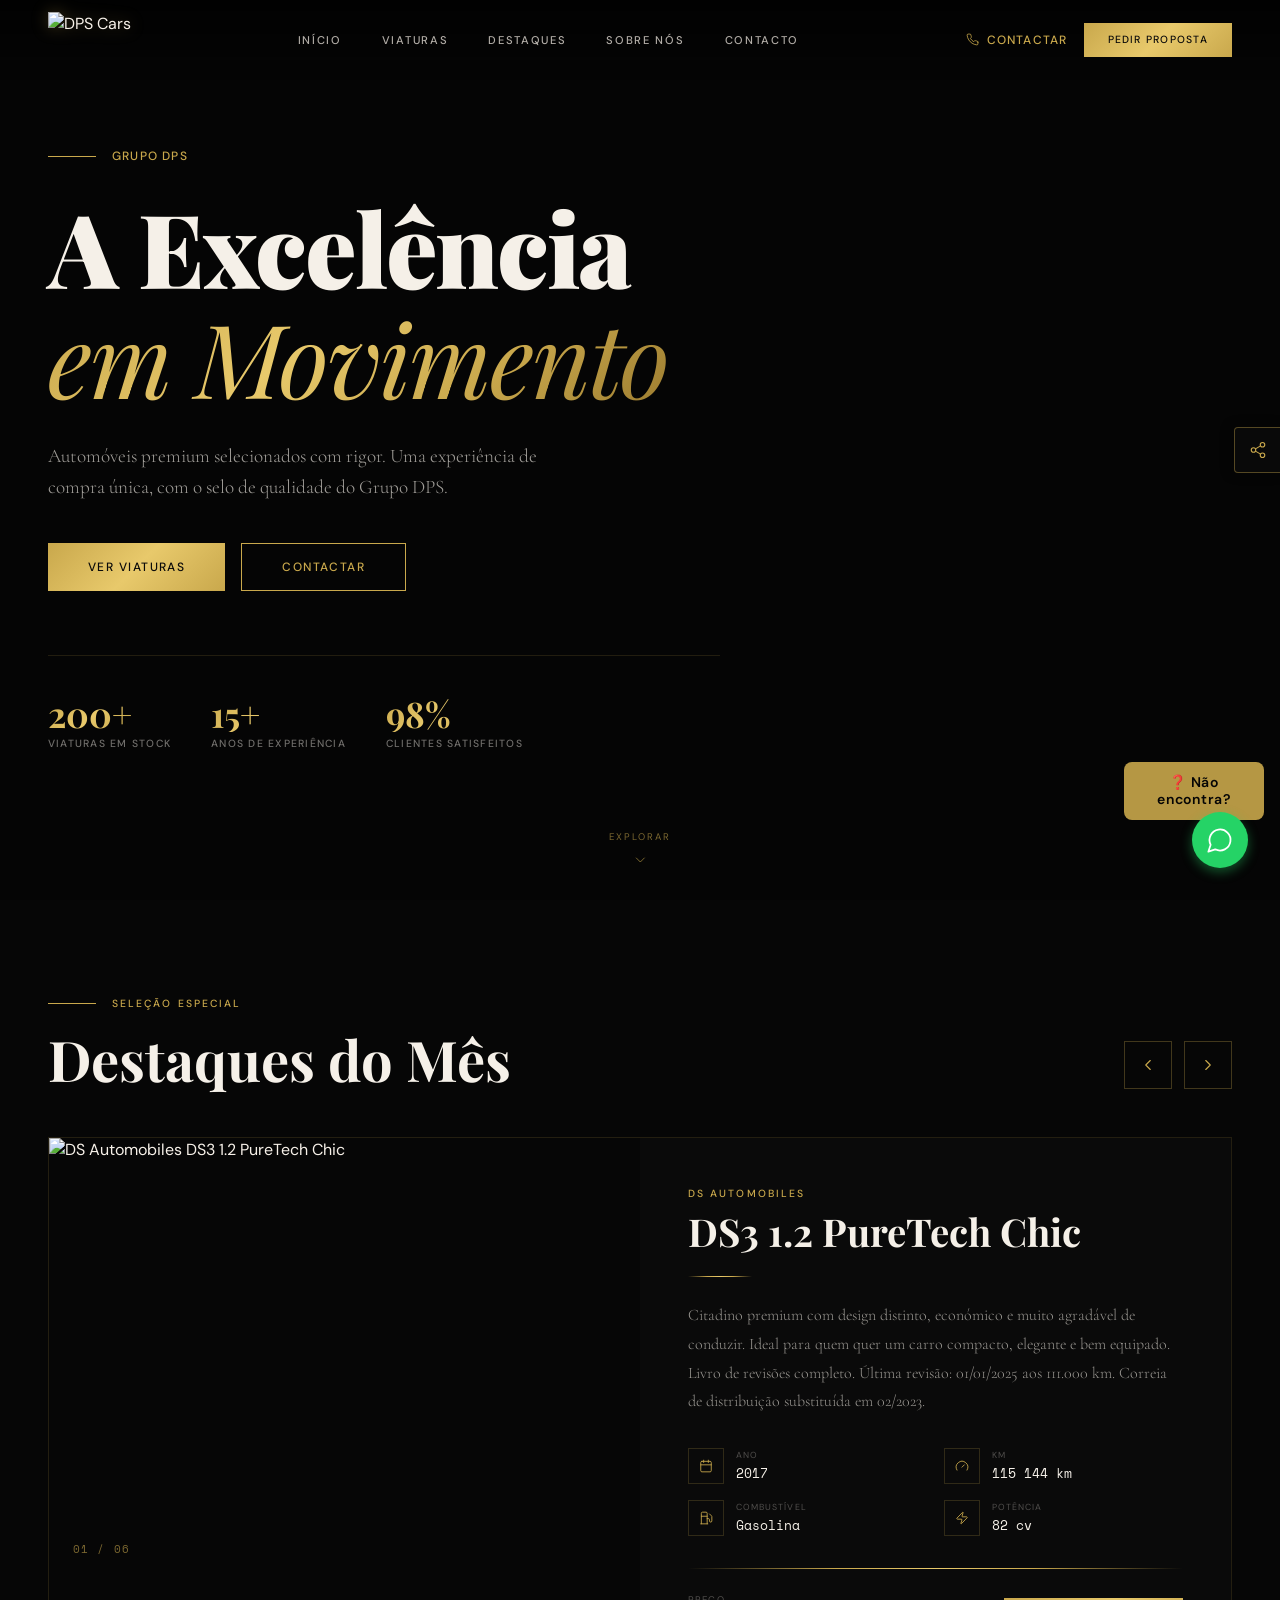
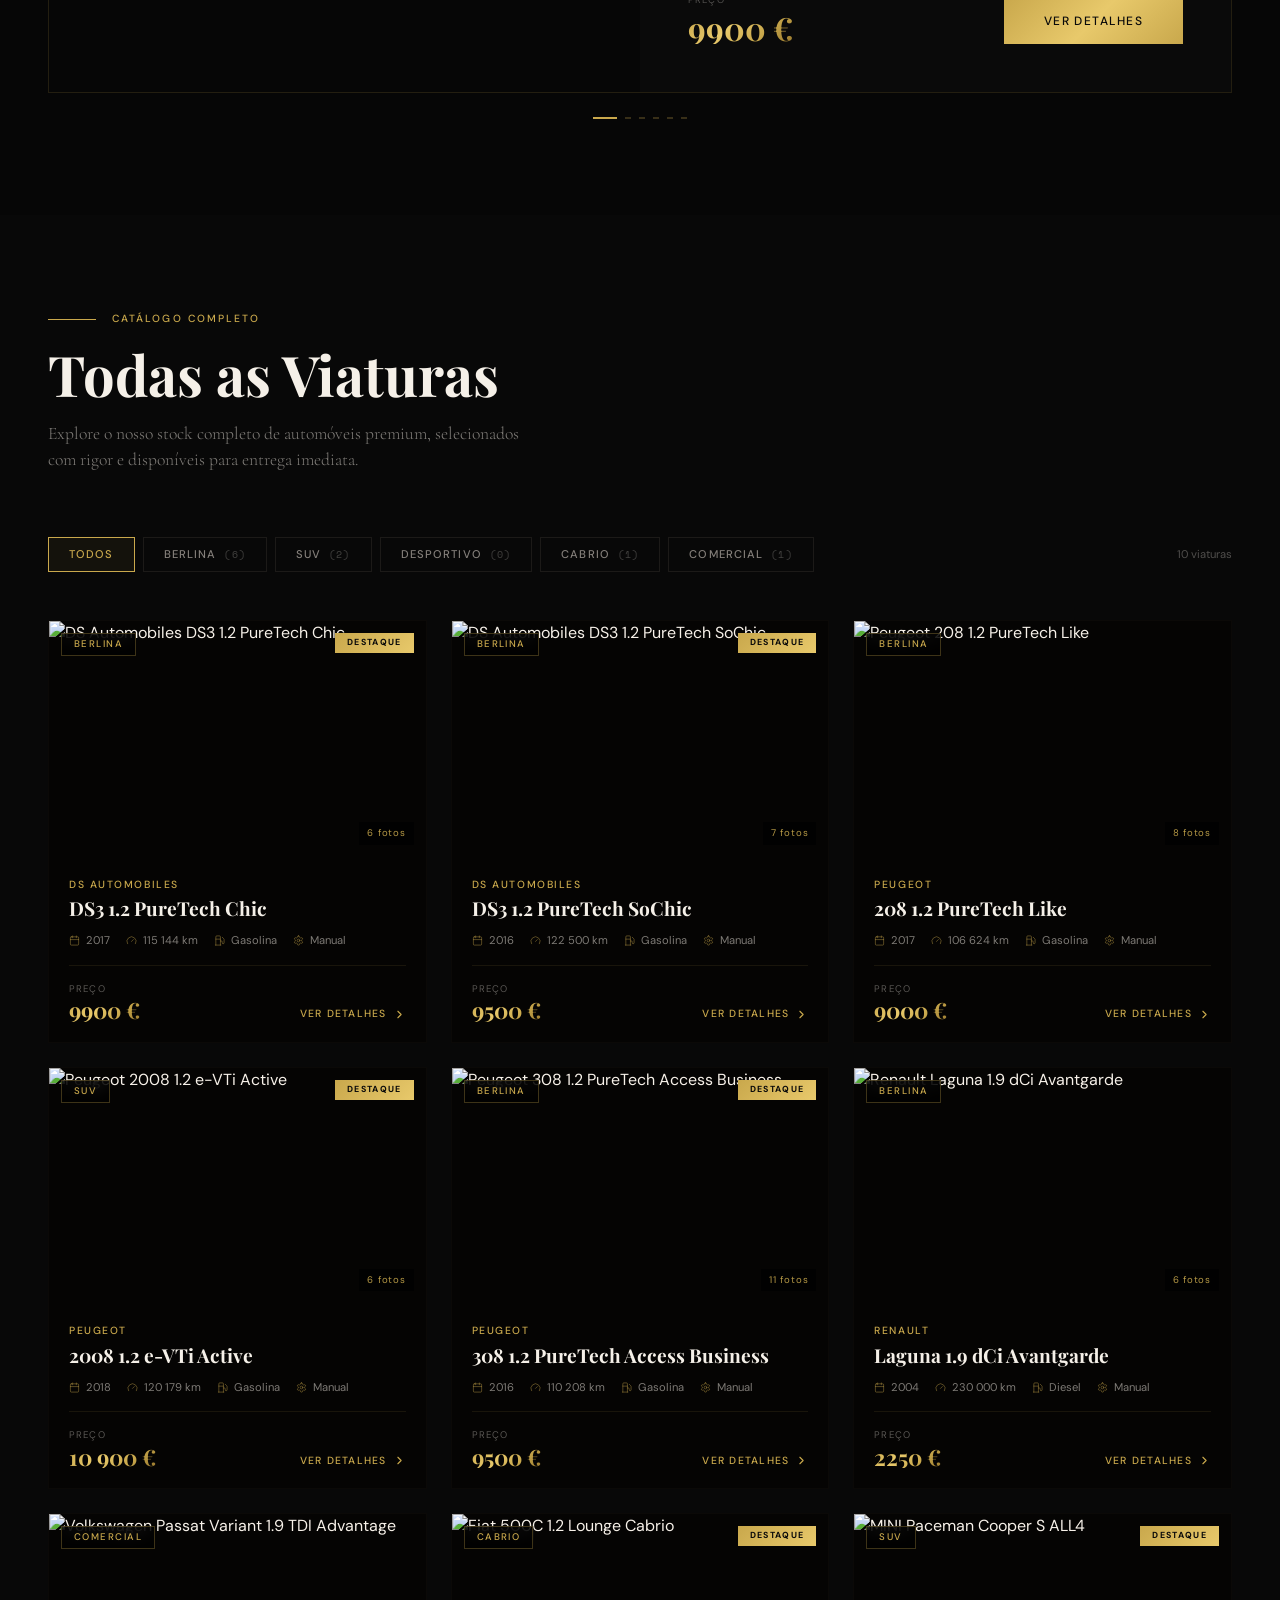
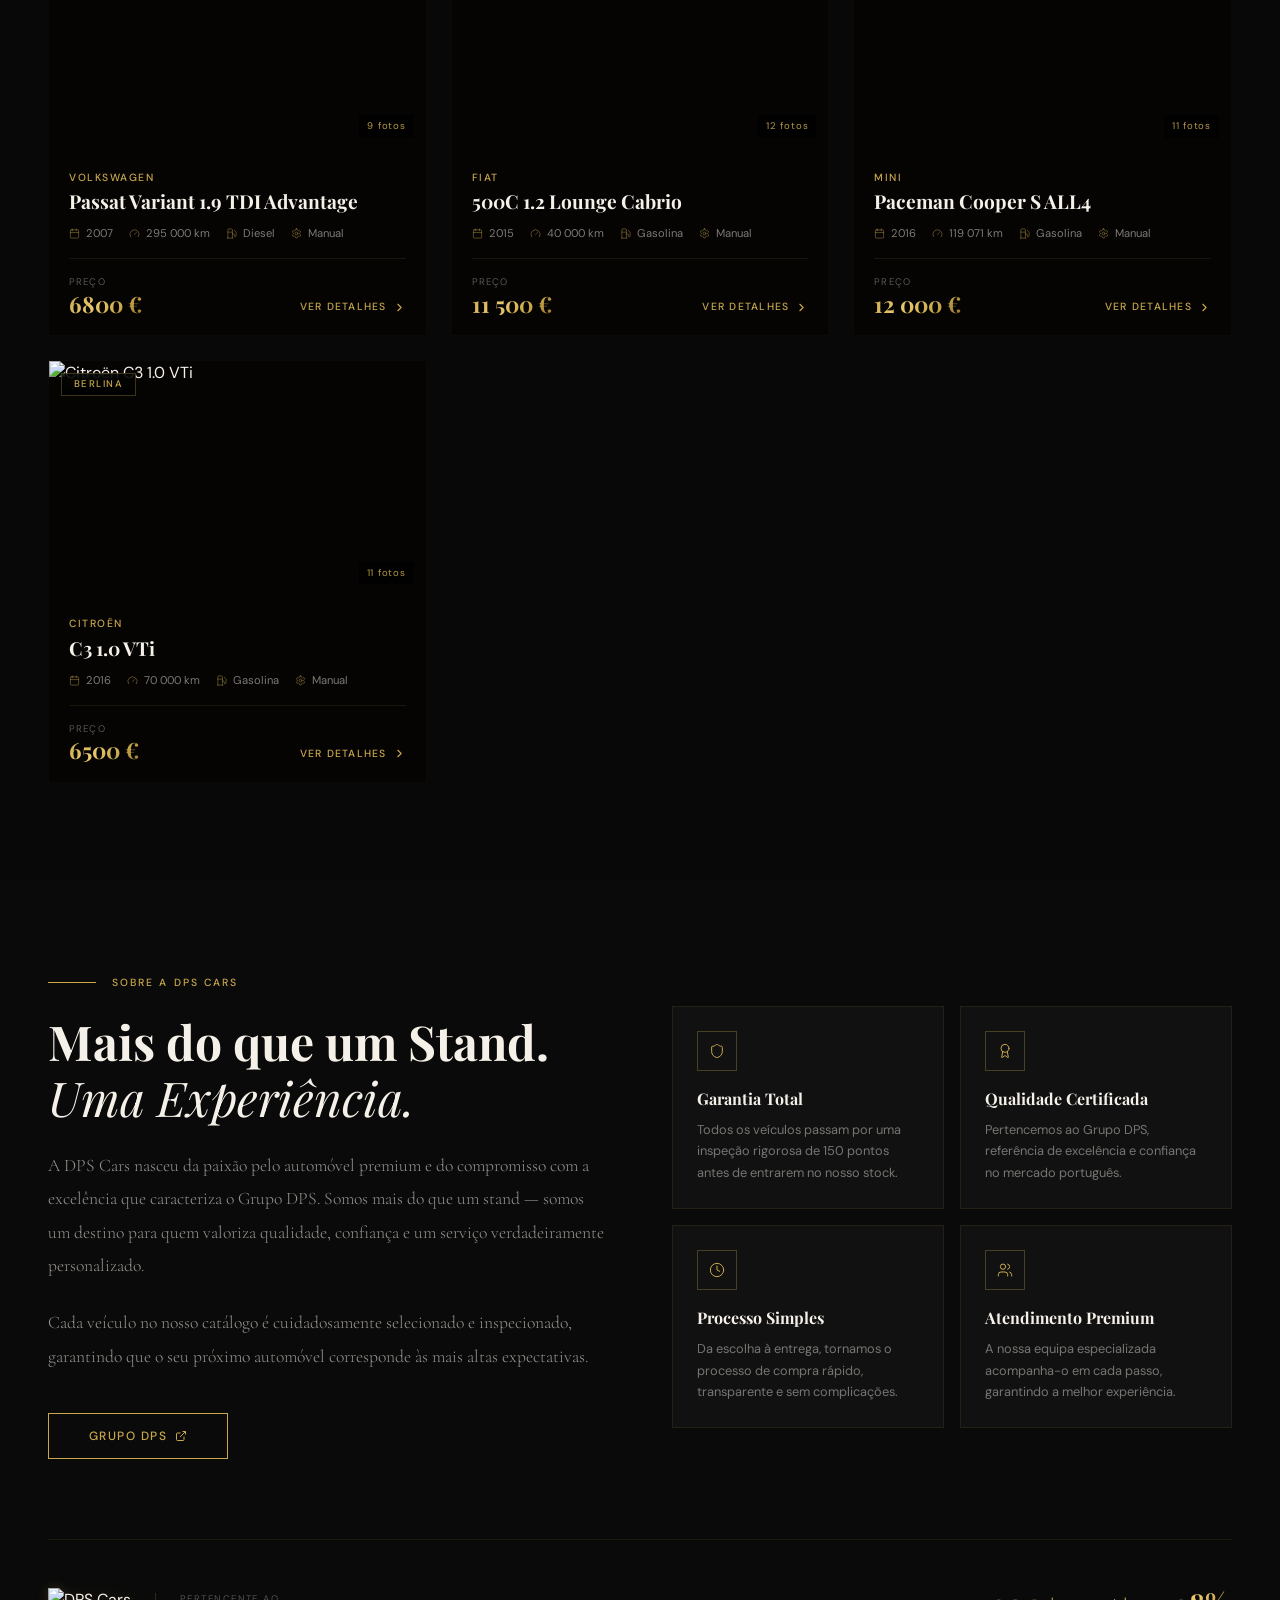
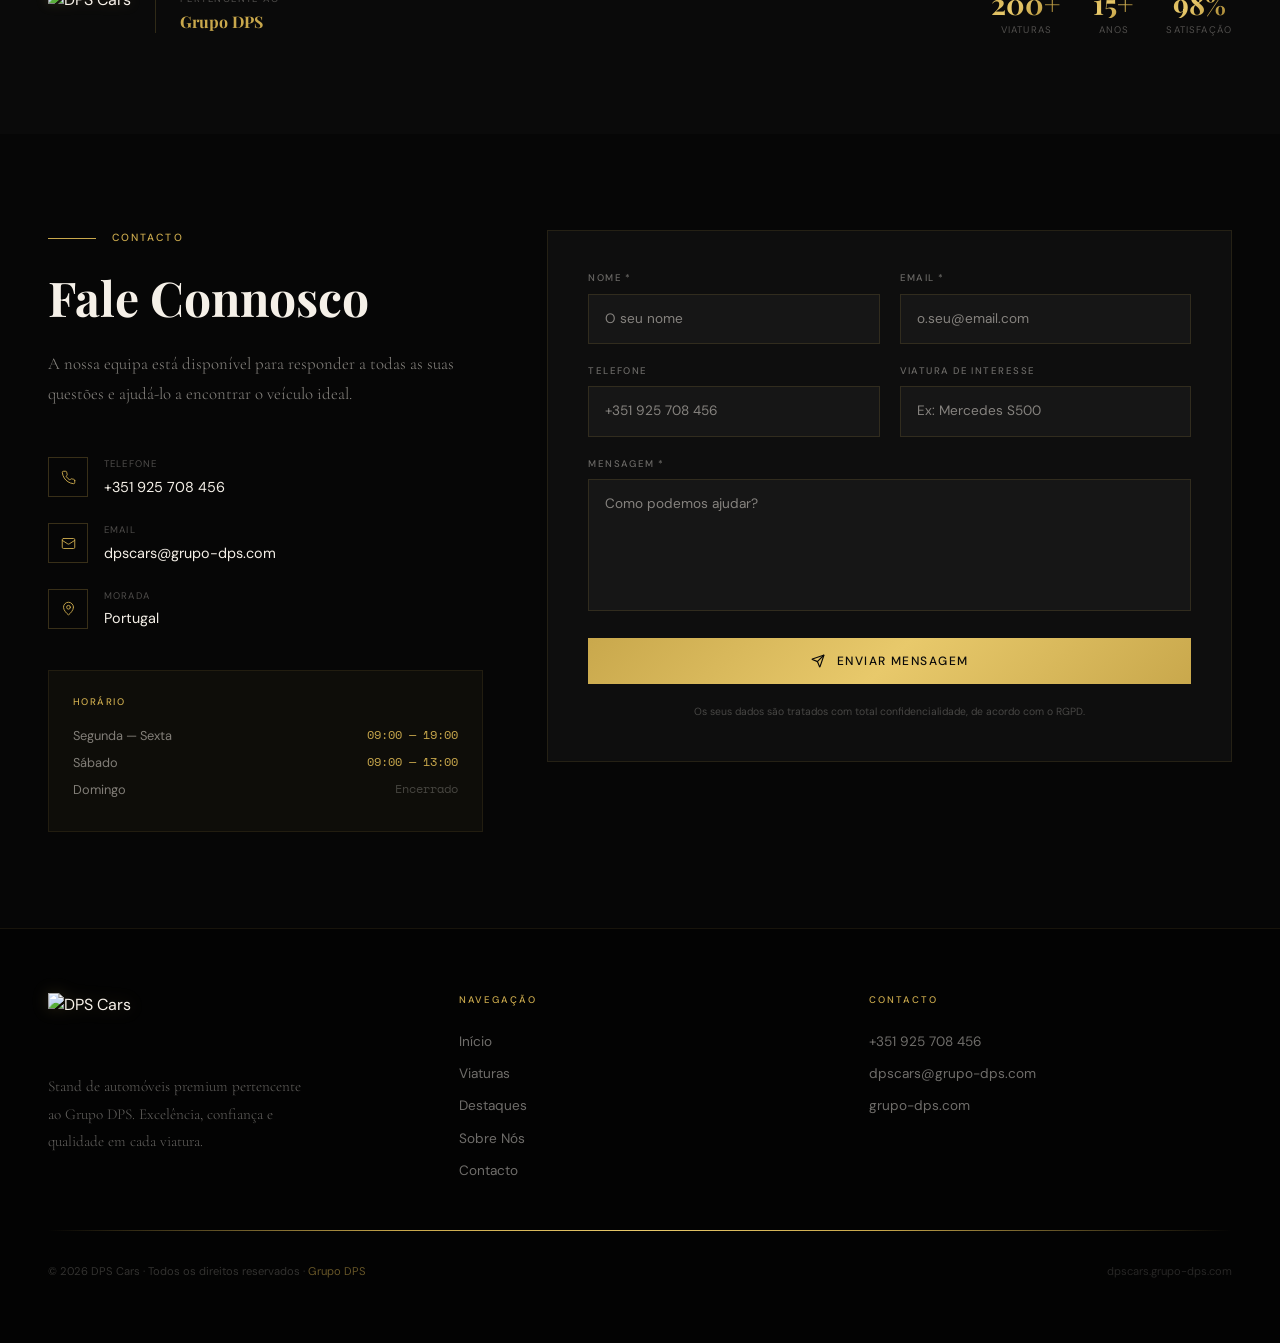
==== index.html @ f33019fe "feat: foto do carro clicavel para abrir detalhes (CarCard + FeaturedSection)" ====
<!doctype html>
<html lang="pt-PT">
  <head>
    <meta charset="UTF-8" />
    <meta name="viewport" content="width=device-width, initial-scale=1.0, maximum-scale=1" />
    
    <!-- Primary Meta Tags -->
    <title>DPS Cars — Stand de Automóveis Premium | Grupo DPS</title>
    <meta name="title" content="DPS Cars — Stand de Automóveis Premium | Grupo DPS" />
    <meta name="description" content="Stand de automóveis premium do Grupo DPS. Viaturas de luxo selecionadas com rigor, garantia total e atendimento especializado. Explore o nosso catálogo de carros de qualidade." />
    <meta name="keywords" content="automóveis premium, stand de carros, carros de luxo, viaturas usadas, compra de carros, grupo DPS, Portugal" />
    <meta name="author" content="DPS Cars - Grupo DPS" />
    <meta name="robots" content="index, follow" />
    <meta name="language" content="Portuguese" />
    <meta name="revisit-after" content="7 days" />
    
    <!-- Open Graph / Facebook -->
    <meta property="og:type" content="website" />
    <meta property="og:url" content="https://dpscars.grupo-dps.com/" />
    <meta property="og:title" content="DPS Cars — Stand de Automóveis Premium" />
    <meta property="og:description" content="Stand de automóveis premium do Grupo DPS. Viaturas de luxo selecionadas com rigor, garantia total e atendimento especializado." />
    <meta property="og:image" content="https://private-us-east-1.manuscdn.com/sessionFile/g4JWnTTDVUGuCyCdWFgeTq/sandbox/pIfnXC8YMCEe9oX6UmVaaV-img-1_1771664199000_na1fn_cG9yc2NoZS10YXljYW4taGVybw.jpg?x-oss-process=image/resize,w_1920,h_1920/format,webp/quality,q_80" />
    <meta property="og:site_name" content="DPS Cars" />
    
    <!-- Twitter -->
    <meta property="twitter:card" content="summary_large_image" />
    <meta property="twitter:url" content="https://dpscars.grupo-dps.com/" />
    <meta property="twitter:title" content="DPS Cars — Stand de Automóveis Premium" />
    <meta property="twitter:description" content="Stand de automóveis premium do Grupo DPS. Viaturas de luxo selecionadas com rigor." />
    <meta property="twitter:image" content="https://private-us-east-1.manuscdn.com/sessionFile/g4JWnTTDVUGuCyCdWFgeTq/sandbox/pIfnXC8YMCEe9oX6UmVaaV-img-1_1771664199000_na1fn_cG9yc2NoZS10YXljYW4taGVybw.jpg?x-oss-process=image/resize,w_1920,h_1920/format,webp/quality,q_80" />
    
    <!-- Canonical -->
    <link rel="canonical" href="https://dpscars.grupo-dps.com/" />
    
    <!-- Favicon -->
    <link rel="icon" type="image/x-icon" href="data:image/svg+xml,<svg xmlns='http://www.w3.org/2000/svg' viewBox='0 0 100 100'><text y='75' font-size='75' fill='%23C9A84C'>D</text></svg>" />
    
    <!-- Google Fonts -->
    <link rel="preconnect" href="https://fonts.googleapis.com" />
    <link rel="preconnect" href="https://fonts.gstatic.com" crossorigin />
    <link href="https://fonts.googleapis.com/css2?family=Cormorant+Garamond:ital,wght@0,300;0,400;0,500;0,600;0,700;1,300;1,400&family=DM+Sans:ital,opsz,wght@0,9..150,400;0,9..150,500;0,9..150,600;0,9..150,700;1,9..150,400&family=Playfair+Display:ital,wght@0,400;0,500;0,600;0,700;0,800;0,900;1,400;1,700&family=Space+Mono:ital,wght@0,400;0,700;1,400&display=swap" rel="stylesheet" />
    
    <!-- Schema.org Markup -->
    <script type="application/ld+json">
    {
      "@context": "https://schema.org/",
      "@type": "LocalBusiness",
      "name": "DPS Cars",
      "image": "https://files.manuscdn.com/user_upload_by_module/session_file/310519663371992764/VqdFsksGOTIGTsic.png",
      "description": "Stand de automóveis premium pertencente ao Grupo DPS. Viaturas de luxo selecionadas com rigor, garantia total e atendimento especializado.",
      "url": "https://dpscars.grupo-dps.com",
      "telephone": "+351925708456",
      "email": "geral@dpscars.pt",
      "address": {
        "@type": "PostalAddress",
        "addressCountry": "PT",
        "addressLocality": "Portugal"
      },
      "sameAs": [
        "https://grupo-dps.com"
      ],
      "priceRange": "€€€",
      "areaServed": "PT"
    }
    </script>
    
    <!-- Organization Schema -->
    <script type="application/ld+json">
    {
      "@context": "https://schema.org",
      "@type": "Organization",
      "name": "DPS Cars",
      "alternateName": "Grupo DPS - Stand Premium",
      "url": "https://dpscars.grupo-dps.com",
      "logo": "https://files.manuscdn.com/user_upload_by_module/session_file/310519663371992764/VqdFsksGOTIGTsic.png",
      "description": "Stand de automóveis premium do Grupo DPS",
      "sameAs": [
        "https://grupo-dps.com"
      ],
      "contactPoint": {
        "@type": "ContactPoint",
        "contactType": "Customer Service",
        "telephone": "+351925708456",
        "email": "geral@dpscars.pt"
      }
    }
    </script>
    
    <!-- Product Schema for cars -->
    <script type="application/ld+json">
    {
      "@context": "https://schema.org/",
      "@type": "Product",
      "name": "Automóveis Premium DPS Cars",
      "image": "https://private-us-east-1.manuscdn.com/sessionFile/g4JWnTTDVUGuCyCdWFgeTq/sandbox/pIfnXC8YMCEe9oX6UmVaaV-img-1_1771664199000_na1fn_cG9yc2NoZS10YXljYW4taGVybw.jpg",
      "description": "Catálogo completo de automóveis premium selecionados com rigor. Garantia total, inspeção de 150 pontos e atendimento especializado.",
      "brand": {
        "@type": "Brand",
        "name": "DPS Cars"
      },
      "offers": {
        "@type": "AggregateOffer",
        "availability": "https://schema.org/InStock",
        "priceCurrency": "EUR"
      }
    }
    </script>
    <script type="module" crossorigin src="/assets/index-C0Ty_1Yi.js"></script>
    <link rel="stylesheet" crossorigin href="/assets/index-DDp7cm3b.css">
  </head>

  <body>
    <script id="manus-runtime">window.__MANUS_HOST_DEV__ = false;
(function(){"use strict";var Mr={exports:{}},Kn={};/**
 * @license React
 * react-jsx-runtime.production.js
 *
 * Copyright (c) Meta Platforms, Inc. and affiliates.
 *
 * This source code is licensed under the MIT license found in the
 * LICENSE file in the root directory of this source tree.
 */var $c;function um(){if($c)return Kn;$c=1;var r=Symbol.for("react.transitional.element"),i=Symbol.for("react.fragment");function c(s,d,m){var x=null;if(m!==void 0&&(x=""+m),d.key!==void 0&&(x=""+d.key),"key"in d){m={};for(var R in d)R!=="key"&&(m[R]=d[R])}else m=d;return d=m.ref,{$$typeof:r,type:s,key:x,ref:d!==void 0?d:null,props:m}}return Kn.Fragment=i,Kn.jsx=c,Kn.jsxs=c,Kn}var Fc;function dm(){return Fc||(Fc=1,Mr.exports=um()),Mr.exports}var h=dm(),Ar={exports:{}},Pn={},Rr={exports:{}},Nr={};/**
 * @license React
 * scheduler.production.js
 *
 * Copyright (c) Meta Platforms, Inc. and affiliates.
 *
 * This source code is licensed under the MIT license found in the
 * LICENSE file in the root directory of this source tree.
 */var Ic;function fm(){return Ic||(Ic=1,function(r){function i(A,q){var B=A.length;A.push(q);t:for(;0<B;){var bt=B-1>>>1,p=A[bt];if(0<d(p,q))A[bt]=q,A[B]=p,B=bt;else break t}}function c(A){return A.length===0?null:A[0]}function s(A){if(A.length===0)return null;var q=A[0],B=A.pop();if(B!==q){A[0]=B;t:for(var bt=0,p=A.length,O=p>>>1;bt<O;){var X=2*(bt+1)-1,G=A[X],Z=X+1,st=A[Z];if(0>d(G,B))Z<p&&0>d(st,G)?(A[bt]=st,A[Z]=B,bt=Z):(A[bt]=G,A[X]=B,bt=X);else if(Z<p&&0>d(st,B))A[bt]=st,A[Z]=B,bt=Z;else break t}}return q}function d(A,q){var B=A.sortIndex-q.sortIndex;return B!==0?B:A.id-q.id}if(r.unstable_now=void 0,typeof performance=="object"&&typeof performance.now=="function"){var m=performance;r.unstable_now=function(){return m.now()}}else{var x=Date,R=x.now();r.unstable_now=function(){return x.now()-R}}var C=[],v=[],D=1,j=null,J=3,at=!1,$=!1,nt=!1,ct=!1,ht=typeof setTimeout=="function"?setTimeout:null,St=typeof clearTimeout=="function"?clearTimeout:null,_=typeof setImmediate<"u"?setImmediate:null;function Y(A){for(var q=c(v);q!==null;){if(q.callback===null)s(v);else if(q.startTime<=A)s(v),q.sortIndex=q.expirationTime,i(C,q);else break;q=c(v)}}function H(A){if(nt=!1,Y(A),!$)if(c(C)!==null)$=!0,it||(it=!0,Bt());else{var q=c(v);q!==null&&Mt(H,q.startTime-A)}}var it=!1,rt=-1,V=5,xt=-1;function Be(){return ct?!0:!(r.unstable_now()-xt<V)}function te(){if(ct=!1,it){var A=r.unstable_now();xt=A;var q=!0;try{t:{$=!1,nt&&(nt=!1,St(rt),rt=-1),at=!0;var B=J;try{e:{for(Y(A),j=c(C);j!==null&&!(j.expirationTime>A&&Be());){var bt=j.callback;if(typeof bt=="function"){j.callback=null,J=j.priorityLevel;var p=bt(j.expirationTime<=A);if(A=r.unstable_now(),typeof p=="function"){j.callback=p,Y(A),q=!0;break e}j===c(C)&&s(C),Y(A)}else s(C);j=c(C)}if(j!==null)q=!0;else{var O=c(v);O!==null&&Mt(H,O.startTime-A),q=!1}}break t}finally{j=null,J=B,at=!1}q=void 0}}finally{q?Bt():it=!1}}}var Bt;if(typeof _=="function")Bt=function(){_(te)};else if(typeof MessageChannel<"u"){var me=new MessageChannel,Se=me.port2;me.port1.onmessage=te,Bt=function(){Se.postMessage(null)}}else Bt=function(){ht(te,0)};function Mt(A,q){rt=ht(function(){A(r.unstable_now())},q)}r.unstable_IdlePriority=5,r.unstable_ImmediatePriority=1,r.unstable_LowPriority=4,r.unstable_NormalPriority=3,r.unstable_Profiling=null,r.unstable_UserBlockingPriority=2,r.unstable_cancelCallback=function(A){A.callback=null},r.unstable_forceFrameRate=function(A){0>A||125<A?console.error("forceFrameRate takes a positive int between 0 and 125, forcing frame rates higher than 125 fps is not supported"):V=0<A?Math.floor(1e3/A):5},r.unstable_getCurrentPriorityLevel=function(){return J},r.unstable_next=function(A){switch(J){case 1:case 2:case 3:var q=3;break;default:q=J}var B=J;J=q;try{return A()}finally{J=B}},r.unstable_requestPaint=function(){ct=!0},r.unstable_runWithPriority=function(A,q){switch(A){case 1:case 2:case 3:case 4:case 5:break;default:A=3}var B=J;J=A;try{return q()}finally{J=B}},r.unstable_scheduleCallback=function(A,q,B){var bt=r.unstable_now();switch(typeof B=="object"&&B!==null?(B=B.delay,B=typeof B=="number"&&0<B?bt+B:bt):B=bt,A){case 1:var p=-1;break;case 2:p=250;break;case 5:p=1073741823;break;case 4:p=1e4;break;default:p=5e3}return p=B+p,A={id:D++,callback:q,priorityLevel:A,startTime:B,expirationTime:p,sortIndex:-1},B>bt?(A.sortIndex=B,i(v,A),c(C)===null&&A===c(v)&&(nt?(St(rt),rt=-1):nt=!0,Mt(H,B-bt))):(A.sortIndex=p,i(C,A),$||at||($=!0,it||(it=!0,Bt()))),A},r.unstable_shouldYield=Be,r.unstable_wrapCallback=function(A){var q=J;return function(){var B=J;J=q;try{return A.apply(this,arguments)}finally{J=B}}}}(Nr)),Nr}var tu;function hm(){return tu||(tu=1,Rr.exports=fm()),Rr.exports}var zr={exports:{}},ut={};/**
 * @license React
 * react.production.js
 *
 * Copyright (c) Meta Platforms, Inc. and affiliates.
 *
 * This source code is licensed under the MIT license found in the
 * LICENSE file in the root directory of this source tree.
 */var eu;function mm(){if(eu)return ut;eu=1;var r=Symbol.for("react.transitional.element"),i=Symbol.for("react.portal"),c=Symbol.for("react.fragment"),s=Symbol.for("react.strict_mode"),d=Symbol.for("react.profiler"),m=Symbol.for("react.consumer"),x=Symbol.for("react.context"),R=Symbol.for("react.forward_ref"),C=Symbol.for("react.suspense"),v=Symbol.for("react.memo"),D=Symbol.for("react.lazy"),j=Symbol.iterator;function J(p){return p===null||typeof p!="object"?null:(p=j&&p[j]||p["@@iterator"],typeof p=="function"?p:null)}var at={isMounted:function(){return!1},enqueueForceUpdate:function(){},enqueueReplaceState:function(){},enqueueSetState:function(){}},$=Object.assign,nt={};function ct(p,O,X){this.props=p,this.context=O,this.refs=nt,this.updater=X||at}ct.prototype.isReactComponent={},ct.prototype.setState=function(p,O){if(typeof p!="object"&&typeof p!="function"&&p!=null)throw Error("takes an object of state variables to update or a function which returns an object of state variables.");this.updater.enqueueSetState(this,p,O,"setState")},ct.prototype.forceUpdate=function(p){this.updater.enqueueForceUpdate(this,p,"forceUpdate")};function ht(){}ht.prototype=ct.prototype;function St(p,O,X){this.props=p,this.context=O,this.refs=nt,this.updater=X||at}var _=St.prototype=new ht;_.constructor=St,$(_,ct.prototype),_.isPureReactComponent=!0;var Y=Array.isArray,H={H:null,A:null,T:null,S:null,V:null},it=Object.prototype.hasOwnProperty;function rt(p,O,X,G,Z,st){return X=st.ref,{$$typeof:r,type:p,key:O,ref:X!==void 0?X:null,props:st}}function V(p,O){return rt(p.type,O,void 0,void 0,void 0,p.props)}function xt(p){return typeof p=="object"&&p!==null&&p.$$typeof===r}function Be(p){var O={"=":"=0",":":"=2"};return"$"+p.replace(/[=:]/g,function(X){return O[X]})}var te=/\/+/g;function Bt(p,O){return typeof p=="object"&&p!==null&&p.key!=null?Be(""+p.key):O.toString(36)}function me(){}function Se(p){switch(p.status){case"fulfilled":return p.value;case"rejected":throw p.reason;default:switch(typeof p.status=="string"?p.then(me,me):(p.status="pending",p.then(function(O){p.status==="pending"&&(p.status="fulfilled",p.value=O)},function(O){p.status==="pending"&&(p.status="rejected",p.reason=O)})),p.status){case"fulfilled":return p.value;case"rejected":throw p.reason}}throw p}function Mt(p,O,X,G,Z){var st=typeof p;(st==="undefined"||st==="boolean")&&(p=null);var I=!1;if(p===null)I=!0;else switch(st){case"bigint":case"string":case"number":I=!0;break;case"object":switch(p.$$typeof){case r:case i:I=!0;break;case D:return I=p._init,Mt(I(p._payload),O,X,G,Z)}}if(I)return Z=Z(p),I=G===""?"."+Bt(p,0):G,Y(Z)?(X="",I!=null&&(X=I.replace(te,"$&/")+"/"),Mt(Z,O,X,"",function(Jt){return Jt})):Z!=null&&(xt(Z)&&(Z=V(Z,X+(Z.key==null||p&&p.key===Z.key?"":(""+Z.key).replace(te,"$&/")+"/")+I)),O.push(Z)),1;I=0;var gt=G===""?".":G+":";if(Y(p))for(var Tt=0;Tt<p.length;Tt++)G=p[Tt],st=gt+Bt(G,Tt),I+=Mt(G,O,X,st,Z);else if(Tt=J(p),typeof Tt=="function")for(p=Tt.call(p),Tt=0;!(G=p.next()).done;)G=G.value,st=gt+Bt(G,Tt++),I+=Mt(G,O,X,st,Z);else if(st==="object"){if(typeof p.then=="function")return Mt(Se(p),O,X,G,Z);throw O=String(p),Error("Objects are not valid as a React child (found: "+(O==="[object Object]"?"object with keys {"+Object.keys(p).join(", ")+"}":O)+"). If you meant to render a collection of children, use an array instead.")}return I}function A(p,O,X){if(p==null)return p;var G=[],Z=0;return Mt(p,G,"","",function(st){return O.call(X,st,Z++)}),G}function q(p){if(p._status===-1){var O=p._result;O=O(),O.then(function(X){(p._status===0||p._status===-1)&&(p._status=1,p._result=X)},function(X){(p._status===0||p._status===-1)&&(p._status=2,p._result=X)}),p._status===-1&&(p._status=0,p._result=O)}if(p._status===1)return p._result.default;throw p._result}var B=typeof reportError=="function"?reportError:function(p){if(typeof window=="object"&&typeof window.ErrorEvent=="function"){var O=new window.ErrorEvent("error",{bubbles:!0,cancelable:!0,message:typeof p=="object"&&p!==null&&typeof p.message=="string"?String(p.message):String(p),error:p});if(!window.dispatchEvent(O))return}else if(typeof process=="object"&&typeof process.emit=="function"){process.emit("uncaughtException",p);return}console.error(p)};function bt(){}return ut.Children={map:A,forEach:function(p,O,X){A(p,function(){O.apply(this,arguments)},X)},count:function(p){var O=0;return A(p,function(){O++}),O},toArray:function(p){return A(p,function(O){return O})||[]},only:function(p){if(!xt(p))throw Error("React.Children.only expected to receive a single React element child.");return p}},ut.Component=ct,ut.Fragment=c,ut.Profiler=d,ut.PureComponent=St,ut.StrictMode=s,ut.Suspense=C,ut.__CLIENT_INTERNALS_DO_NOT_USE_OR_WARN_USERS_THEY_CANNOT_UPGRADE=H,ut.__COMPILER_RUNTIME={__proto__:null,c:function(p){return H.H.useMemoCache(p)}},ut.cache=function(p){return function(){return p.apply(null,arguments)}},ut.cloneElement=function(p,O,X){if(p==null)throw Error("The argument must be a React element, but you passed "+p+".");var G=$({},p.props),Z=p.key,st=void 0;if(O!=null)for(I in O.ref!==void 0&&(st=void 0),O.key!==void 0&&(Z=""+O.key),O)!it.call(O,I)||I==="key"||I==="__self"||I==="__source"||I==="ref"&&O.ref===void 0||(G[I]=O[I]);var I=arguments.length-2;if(I===1)G.children=X;else if(1<I){for(var gt=Array(I),Tt=0;Tt<I;Tt++)gt[Tt]=arguments[Tt+2];G.children=gt}return rt(p.type,Z,void 0,void 0,st,G)},ut.createContext=function(p){return p={$$typeof:x,_currentValue:p,_currentValue2:p,_threadCount:0,Provider:null,Consumer:null},p.Provider=p,p.Consumer={$$typeof:m,_context:p},p},ut.createElement=function(p,O,X){var G,Z={},st=null;if(O!=null)for(G in O.key!==void 0&&(st=""+O.key),O)it.call(O,G)&&G!=="key"&&G!=="__self"&&G!=="__source"&&(Z[G]=O[G]);var I=arguments.length-2;if(I===1)Z.children=X;else if(1<I){for(var gt=Array(I),Tt=0;Tt<I;Tt++)gt[Tt]=arguments[Tt+2];Z.children=gt}if(p&&p.defaultProps)for(G in I=p.defaultProps,I)Z[G]===void 0&&(Z[G]=I[G]);return rt(p,st,void 0,void 0,null,Z)},ut.createRef=function(){return{current:null}},ut.forwardRef=function(p){return{$$typeof:R,render:p}},ut.isValidElement=xt,ut.lazy=function(p){return{$$typeof:D,_payload:{_status:-1,_result:p},_init:q}},ut.memo=function(p,O){return{$$typeof:v,type:p,compare:O===void 0?null:O}},ut.startTransition=function(p){var O=H.T,X={};H.T=X;try{var G=p(),Z=H.S;Z!==null&&Z(X,G),typeof G=="object"&&G!==null&&typeof G.then=="function"&&G.then(bt,B)}catch(st){B(st)}finally{H.T=O}},ut.unstable_useCacheRefresh=function(){return H.H.useCacheRefresh()},ut.use=function(p){return H.H.use(p)},ut.useActionState=function(p,O,X){return H.H.useActionState(p,O,X)},ut.useCallback=function(p,O){return H.H.useCallback(p,O)},ut.useContext=function(p){return H.H.useContext(p)},ut.useDebugValue=function(){},ut.useDeferredValue=function(p,O){return H.H.useDeferredValue(p,O)},ut.useEffect=function(p,O,X){var G=H.H;if(typeof X=="function")throw Error("useEffect CRUD overload is not enabled in this build of React.");return G.useEffect(p,O)},ut.useId=function(){return H.H.useId()},ut.useImperativeHandle=function(p,O,X){return H.H.useImperativeHandle(p,O,X)},ut.useInsertionEffect=function(p,O){return H.H.useInsertionEffect(p,O)},ut.useLayoutEffect=function(p,O){return H.H.useLayoutEffect(p,O)},ut.useMemo=function(p,O){return H.H.useMemo(p,O)},ut.useOptimistic=function(p,O){return H.H.useOptimistic(p,O)},ut.useReducer=function(p,O,X){return H.H.useReducer(p,O,X)},ut.useRef=function(p){return H.H.useRef(p)},ut.useState=function(p){return H.H.useState(p)},ut.useSyncExternalStore=function(p,O,X){return H.H.useSyncExternalStore(p,O,X)},ut.useTransition=function(){return H.H.useTransition()},ut.version="19.1.1",ut}var lu;function _r(){return lu||(lu=1,zr.exports=mm()),zr.exports}var kr={exports:{}},he={};/**
 * @license React
 * react-dom.production.js
 *
 * Copyright (c) Meta Platforms, Inc. and affiliates.
 *
 * This source code is licensed under the MIT license found in the
 * LICENSE file in the root directory of this source tree.
 */var au;function gm(){if(au)return he;au=1;var r=_r();function i(C){var v="https://react.dev/errors/"+C;if(1<arguments.length){v+="?args[]="+encodeURIComponent(arguments[1]);for(var D=2;D<arguments.length;D++)v+="&args[]="+encodeURIComponent(arguments[D])}return"Minified React error #"+C+"; visit "+v+" for the full message or use the non-minified dev environment for full errors and additional helpful warnings."}function c(){}var s={d:{f:c,r:function(){throw Error(i(522))},D:c,C:c,L:c,m:c,X:c,S:c,M:c},p:0,findDOMNode:null},d=Symbol.for("react.portal");function m(C,v,D){var j=3<arguments.length&&arguments[3]!==void 0?arguments[3]:null;return{$$typeof:d,key:j==null?null:""+j,children:C,containerInfo:v,implementation:D}}var x=r.__CLIENT_INTERNALS_DO_NOT_USE_OR_WARN_USERS_THEY_CANNOT_UPGRADE;function R(C,v){if(C==="font")return"";if(typeof v=="string")return v==="use-credentials"?v:""}return he.__DOM_INTERNALS_DO_NOT_USE_OR_WARN_USERS_THEY_CANNOT_UPGRADE=s,he.createPortal=function(C,v){var D=2<arguments.length&&arguments[2]!==void 0?arguments[2]:null;if(!v||v.nodeType!==1&&v.nodeType!==9&&v.nodeType!==11)throw Error(i(299));return m(C,v,null,D)},he.flushSync=function(C){var v=x.T,D=s.p;try{if(x.T=null,s.p=2,C)return C()}finally{x.T=v,s.p=D,s.d.f()}},he.preconnect=function(C,v){typeof C=="string"&&(v?(v=v.crossOrigin,v=typeof v=="string"?v==="use-credentials"?v:"":void 0):v=null,s.d.C(C,v))},he.prefetchDNS=function(C){typeof C=="string"&&s.d.D(C)},he.preinit=function(C,v){if(typeof C=="string"&&v&&typeof v.as=="string"){var D=v.as,j=R(D,v.crossOrigin),J=typeof v.integrity=="string"?v.integrity:void 0,at=typeof v.fetchPriority=="string"?v.fetchPriority:void 0;D==="style"?s.d.S(C,typeof v.precedence=="string"?v.precedence:void 0,{crossOrigin:j,integrity:J,fetchPriority:at}):D==="script"&&s.d.X(C,{crossOrigin:j,integrity:J,fetchPriority:at,nonce:typeof v.nonce=="string"?v.nonce:void 0})}},he.preinitModule=function(C,v){if(typeof C=="string")if(typeof v=="object"&&v!==null){if(v.as==null||v.as==="script"){var D=R(v.as,v.crossOrigin);s.d.M(C,{crossOrigin:D,integrity:typeof v.integrity=="string"?v.integrity:void 0,nonce:typeof v.nonce=="string"?v.nonce:void 0})}}else v==null&&s.d.M(C)},he.preload=function(C,v){if(typeof C=="string"&&typeof v=="object"&&v!==null&&typeof v.as=="string"){var D=v.as,j=R(D,v.crossOrigin);s.d.L(C,D,{crossOrigin:j,integrity:typeof v.integrity=="string"?v.integrity:void 0,nonce:typeof v.nonce=="string"?v.nonce:void 0,type:typeof v.type=="string"?v.type:void 0,fetchPriority:typeof v.fetchPriority=="string"?v.fetchPriority:void 0,referrerPolicy:typeof v.referrerPolicy=="string"?v.referrerPolicy:void 0,imageSrcSet:typeof v.imageSrcSet=="string"?v.imageSrcSet:void 0,imageSizes:typeof v.imageSizes=="string"?v.imageSizes:void 0,media:typeof v.media=="string"?v.media:void 0})}},he.preloadModule=function(C,v){if(typeof C=="string")if(v){var D=R(v.as,v.crossOrigin);s.d.m(C,{as:typeof v.as=="string"&&v.as!=="script"?v.as:void 0,crossOrigin:D,integrity:typeof v.integrity=="string"?v.integrity:void 0})}else s.d.m(C)},he.requestFormReset=function(C){s.d.r(C)},he.unstable_batchedUpdates=function(C,v){return C(v)},he.useFormState=function(C,v,D){return x.H.useFormState(C,v,D)},he.useFormStatus=function(){return x.H.useHostTransitionStatus()},he.version="19.1.1",he}var nu;function pm(){if(nu)return kr.exports;nu=1;function r(){if(!(typeof __REACT_DEVTOOLS_GLOBAL_HOOK__>"u"||typeof __REACT_DEVTOOLS_GLOBAL_HOOK__.checkDCE!="function"))try{__REACT_DEVTOOLS_GLOBAL_HOOK__.checkDCE(r)}catch(i){console.error(i)}}return r(),kr.exports=gm(),kr.exports}/**
 * @license React
 * react-dom-client.production.js
 *
 * Copyright (c) Meta Platforms, Inc. and affiliates.
 *
 * This source code is licensed under the MIT license found in the
 * LICENSE file in the root directory of this source tree.
 */var ou;function ym(){if(ou)return Pn;ou=1;var r=hm(),i=_r(),c=pm();function s(t){var e="https://react.dev/errors/"+t;if(1<arguments.length){e+="?args[]="+encodeURIComponent(arguments[1]);for(var l=2;l<arguments.length;l++)e+="&args[]="+encodeURIComponent(arguments[l])}return"Minified React error #"+t+"; visit "+e+" for the full message or use the non-minified dev environment for full errors and additional helpful warnings."}function d(t){return!(!t||t.nodeType!==1&&t.nodeType!==9&&t.nodeType!==11)}function m(t){var e=t,l=t;if(t.alternate)for(;e.return;)e=e.return;else{t=e;do e=t,(e.flags&4098)!==0&&(l=e.return),t=e.return;while(t)}return e.tag===3?l:null}function x(t){if(t.tag===13){var e=t.memoizedState;if(e===null&&(t=t.alternate,t!==null&&(e=t.memoizedState)),e!==null)return e.dehydrated}return null}function R(t){if(m(t)!==t)throw Error(s(188))}function C(t){var e=t.alternate;if(!e){if(e=m(t),e===null)throw Error(s(188));return e!==t?null:t}for(var l=t,a=e;;){var n=l.return;if(n===null)break;var o=n.alternate;if(o===null){if(a=n.return,a!==null){l=a;continue}break}if(n.child===o.child){for(o=n.child;o;){if(o===l)return R(n),t;if(o===a)return R(n),e;o=o.sibling}throw Error(s(188))}if(l.return!==a.return)l=n,a=o;else{for(var u=!1,f=n.child;f;){if(f===l){u=!0,l=n,a=o;break}if(f===a){u=!0,a=n,l=o;break}f=f.sibling}if(!u){for(f=o.child;f;){if(f===l){u=!0,l=o,a=n;break}if(f===a){u=!0,a=o,l=n;break}f=f.sibling}if(!u)throw Error(s(189))}}if(l.alternate!==a)throw Error(s(190))}if(l.tag!==3)throw Error(s(188));return l.stateNode.current===l?t:e}function v(t){var e=t.tag;if(e===5||e===26||e===27||e===6)return t;for(t=t.child;t!==null;){if(e=v(t),e!==null)return e;t=t.sibling}return null}var D=Object.assign,j=Symbol.for("react.element"),J=Symbol.for("react.transitional.element"),at=Symbol.for("react.portal"),$=Symbol.for("react.fragment"),nt=Symbol.for("react.strict_mode"),ct=Symbol.for("react.profiler"),ht=Symbol.for("react.provider"),St=Symbol.for("react.consumer"),_=Symbol.for("react.context"),Y=Symbol.for("react.forward_ref"),H=Symbol.for("react.suspense"),it=Symbol.for("react.suspense_list"),rt=Symbol.for("react.memo"),V=Symbol.for("react.lazy"),xt=Symbol.for("react.activity"),Be=Symbol.for("react.memo_cache_sentinel"),te=Symbol.iterator;function Bt(t){return t===null||typeof t!="object"?null:(t=te&&t[te]||t["@@iterator"],typeof t=="function"?t:null)}var me=Symbol.for("react.client.reference");function Se(t){if(t==null)return null;if(typeof t=="function")return t.$$typeof===me?null:t.displayName||t.name||null;if(typeof t=="string")return t;switch(t){case $:return"Fragment";case ct:return"Profiler";case nt:return"StrictMode";case H:return"Suspense";case it:return"SuspenseList";case xt:return"Activity"}if(typeof t=="object")switch(t.$$typeof){case at:return"Portal";case _:return(t.displayName||"Context")+".Provider";case St:return(t._context.displayName||"Context")+".Consumer";case Y:var e=t.render;return t=t.displayName,t||(t=e.displayName||e.name||"",t=t!==""?"ForwardRef("+t+")":"ForwardRef"),t;case rt:return e=t.displayName||null,e!==null?e:Se(t.type)||"Memo";case V:e=t._payload,t=t._init;try{return Se(t(e))}catch{}}return null}var Mt=Array.isArray,A=i.__CLIENT_INTERNALS_DO_NOT_USE_OR_WARN_USERS_THEY_CANNOT_UPGRADE,q=c.__DOM_INTERNALS_DO_NOT_USE_OR_WARN_USERS_THEY_CANNOT_UPGRADE,B={pending:!1,data:null,method:null,action:null},bt=[],p=-1;function O(t){return{current:t}}function X(t){0>p||(t.current=bt[p],bt[p]=null,p--)}function G(t,e){p++,bt[p]=t.current,t.current=e}var Z=O(null),st=O(null),I=O(null),gt=O(null);function Tt(t,e){switch(G(I,e),G(st,t),G(Z,null),e.nodeType){case 9:case 11:t=(t=e.documentElement)&&(t=t.namespaceURI)?Hh(t):0;break;default:if(t=e.tagName,e=e.namespaceURI)e=Hh(e),t=Uh(e,t);else switch(t){case"svg":t=1;break;case"math":t=2;break;default:t=0}}X(Z),G(Z,t)}function Jt(){X(Z),X(st),X(I)}function Ke(t){t.memoizedState!==null&&G(gt,t);var e=Z.current,l=Uh(e,t.type);e!==l&&(G(st,t),G(Z,l))}function Ce(t){st.current===t&&(X(Z),X(st)),gt.current===t&&(X(gt),Wo._currentValue=B)}var Pe=Object.prototype.hasOwnProperty,yl=r.unstable_scheduleCallback,sn=r.unstable_cancelCallback,Ca=r.unstable_shouldYield,ri=r.unstable_requestPaint,ge=r.unstable_now,si=r.unstable_getCurrentPriorityLevel,Ul=r.unstable_ImmediatePriority,Fn=r.unstable_UserBlockingPriority,nl=r.unstable_NormalPriority,ci=r.unstable_LowPriority,Gl=r.unstable_IdlePriority,ui=r.log,Ea=r.unstable_setDisableYieldValue,ql=null,Wt=null;function Je(t){if(typeof ui=="function"&&Ea(t),Wt&&typeof Wt.setStrictMode=="function")try{Wt.setStrictMode(ql,t)}catch{}}var $t=Math.clz32?Math.clz32:fi,di=Math.log,Ta=Math.LN2;function fi(t){return t>>>=0,t===0?32:31-(di(t)/Ta|0)|0}var L=256,cn=4194304;function vl(t){var e=t&42;if(e!==0)return e;switch(t&-t){case 1:return 1;case 2:return 2;case 4:return 4;case 8:return 8;case 16:return 16;case 32:return 32;case 64:return 64;case 128:return 128;case 256:case 512:case 1024:case 2048:case 4096:case 8192:case 16384:case 32768:case 65536:case 131072:case 262144:case 524288:case 1048576:case 2097152:return t&4194048;case 4194304:case 8388608:case 16777216:case 33554432:return t&62914560;case 67108864:return 67108864;case 134217728:return 134217728;case 268435456:return 268435456;case 536870912:return 536870912;case 1073741824:return 0;default:return t}}function un(t,e,l){var a=t.pendingLanes;if(a===0)return 0;var n=0,o=t.suspendedLanes,u=t.pingedLanes;t=t.warmLanes;var f=a&134217727;return f!==0?(a=f&~o,a!==0?n=vl(a):(u&=f,u!==0?n=vl(u):l||(l=f&~t,l!==0&&(n=vl(l))))):(f=a&~o,f!==0?n=vl(f):u!==0?n=vl(u):l||(l=a&~t,l!==0&&(n=vl(l)))),n===0?0:e!==0&&e!==n&&(e&o)===0&&(o=n&-n,l=e&-e,o>=l||o===32&&(l&4194048)!==0)?e:n}function Dt(t,e){return(t.pendingLanes&~(t.suspendedLanes&~t.pingedLanes)&e)===0}function In(t,e){switch(t){case 1:case 2:case 4:case 8:case 64:return e+250;case 16:case 32:case 128:case 256:case 512:case 1024:case 2048:case 4096:case 8192:case 16384:case 32768:case 65536:case 131072:case 262144:case 524288:case 1048576:case 2097152:return e+5e3;case 4194304:case 8388608:case 16777216:case 33554432:return-1;case 67108864:case 134217728:case 268435456:case 536870912:case 1073741824:return-1;default:return-1}}function to(){var t=L;return L<<=1,(L&4194048)===0&&(L=256),t}function hi(){var t=cn;return cn<<=1,(cn&62914560)===0&&(cn=4194304),t}function eo(t){for(var e=[],l=0;31>l;l++)e.push(t);return e}function Da(t,e){t.pendingLanes|=e,e!==268435456&&(t.suspendedLanes=0,t.pingedLanes=0,t.warmLanes=0)}function Ir(t,e,l,a,n,o){var u=t.pendingLanes;t.pendingLanes=l,t.suspendedLanes=0,t.pingedLanes=0,t.warmLanes=0,t.expiredLanes&=l,t.entangledLanes&=l,t.errorRecoveryDisabledLanes&=l,t.shellSuspendCounter=0;var f=t.entanglements,g=t.expirationTimes,S=t.hiddenUpdates;for(l=u&~l;0<l;){var N=31-$t(l),k=1<<N;f[N]=0,g[N]=-1;var E=S[N];if(E!==null)for(S[N]=null,N=0;N<E.length;N++){var T=E[N];T!==null&&(T.lane&=-536870913)}l&=~k}a!==0&&mi(t,a,0),o!==0&&n===0&&t.tag!==0&&(t.suspendedLanes|=o&~(u&~e))}function mi(t,e,l){t.pendingLanes|=e,t.suspendedLanes&=~e;var a=31-$t(e);t.entangledLanes|=e,t.entanglements[a]=t.entanglements[a]|1073741824|l&4194090}function gi(t,e){var l=t.entangledLanes|=e;for(t=t.entanglements;l;){var a=31-$t(l),n=1<<a;n&e|t[a]&e&&(t[a]|=e),l&=~n}}function lo(t){switch(t){case 2:t=1;break;case 8:t=4;break;case 32:t=16;break;case 256:case 512:case 1024:case 2048:case 4096:case 8192:case 16384:case 32768:case 65536:case 131072:case 262144:case 524288:case 1048576:case 2097152:case 4194304:case 8388608:case 16777216:case 33554432:t=128;break;case 268435456:t=134217728;break;default:t=0}return t}function ao(t){return t&=-t,2<t?8<t?(t&134217727)!==0?32:268435456:8:2}function pi(){var t=q.p;return t!==0?t:(t=window.event,t===void 0?32:nm(t.type))}function ts(t,e){var l=q.p;try{return q.p=t,e()}finally{q.p=l}}var ol=Math.random().toString(36).slice(2),ee="__reactFiber$"+ol,pe="__reactProps$"+ol,Yl="__reactContainer$"+ol,no="__reactEvents$"+ol,es="__reactListeners$"+ol,ls="__reactHandles$"+ol,yi="__reactResources$"+ol,Ma="__reactMarker$"+ol;function oo(t){delete t[ee],delete t[pe],delete t[no],delete t[es],delete t[ls]}function Vl(t){var e=t[ee];if(e)return e;for(var l=t.parentNode;l;){if(e=l[Yl]||l[ee]){if(l=e.alternate,e.child!==null||l!==null&&l.child!==null)for(t=Vh(t);t!==null;){if(l=t[ee])return l;t=Vh(t)}return e}t=l,l=t.parentNode}return null}function Xl(t){if(t=t[ee]||t[Yl]){var e=t.tag;if(e===5||e===6||e===13||e===26||e===27||e===3)return t}return null}function Aa(t){var e=t.tag;if(e===5||e===26||e===27||e===6)return t.stateNode;throw Error(s(33))}function Zl(t){var e=t[yi];return e||(e=t[yi]={hoistableStyles:new Map,hoistableScripts:new Map}),e}function Vt(t){t[Ma]=!0}var vi=new Set,bi={};function bl(t,e){We(t,e),We(t+"Capture",e)}function We(t,e){for(bi[t]=e,t=0;t<e.length;t++)vi.add(e[t])}var as=RegExp("^[:A-Z_a-z\\u00C0-\\u00D6\\u00D8-\\u00F6\\u00F8-\\u02FF\\u0370-\\u037D\\u037F-\\u1FFF\\u200C-\\u200D\\u2070-\\u218F\\u2C00-\\u2FEF\\u3001-\\uD7FF\\uF900-\\uFDCF\\uFDF0-\\uFFFD][:A-Z_a-z\\u00C0-\\u00D6\\u00D8-\\u00F6\\u00F8-\\u02FF\\u0370-\\u037D\\u037F-\\u1FFF\\u200C-\\u200D\\u2070-\\u218F\\u2C00-\\u2FEF\\u3001-\\uD7FF\\uF900-\\uFDCF\\uFDF0-\\uFFFD\\-.0-9\\u00B7\\u0300-\\u036F\\u203F-\\u2040]*$"),xi={},wi={};function Ra(t){return Pe.call(wi,t)?!0:Pe.call(xi,t)?!1:as.test(t)?wi[t]=!0:(xi[t]=!0,!1)}function M(t,e,l){if(Ra(e))if(l===null)t.removeAttribute(e);else{switch(typeof l){case"undefined":case"function":case"symbol":t.removeAttribute(e);return;case"boolean":var a=e.toLowerCase().slice(0,5);if(a!=="data-"&&a!=="aria-"){t.removeAttribute(e);return}}t.setAttribute(e,""+l)}}function tt(t,e,l){if(l===null)t.removeAttribute(e);else{switch(typeof l){case"undefined":case"function":case"symbol":case"boolean":t.removeAttribute(e);return}t.setAttribute(e,""+l)}}function Ot(t,e,l,a){if(a===null)t.removeAttribute(l);else{switch(typeof a){case"undefined":case"function":case"symbol":case"boolean":t.removeAttribute(l);return}t.setAttributeNS(e,l,""+a)}}var le,Ee;function ae(t){if(le===void 0)try{throw Error()}catch(l){var e=l.stack.trim().match(/\n( *(at )?)/);le=e&&e[1]||"",Ee=-1<l.stack.indexOf(`
    at`)?" (<anonymous>)":-1<l.stack.indexOf("@")?"@unknown:0:0":""}return`
`+le+t+Ee}var Le=!1;function He(t,e){if(!t||Le)return"";Le=!0;var l=Error.prepareStackTrace;Error.prepareStackTrace=void 0;try{var a={DetermineComponentFrameRoot:function(){try{if(e){var k=function(){throw Error()};if(Object.defineProperty(k.prototype,"props",{set:function(){throw Error()}}),typeof Reflect=="object"&&Reflect.construct){try{Reflect.construct(k,[])}catch(T){var E=T}Reflect.construct(t,[],k)}else{try{k.call()}catch(T){E=T}t.call(k.prototype)}}else{try{throw Error()}catch(T){E=T}(k=t())&&typeof k.catch=="function"&&k.catch(function(){})}}catch(T){if(T&&E&&typeof T.stack=="string")return[T.stack,E.stack]}return[null,null]}};a.DetermineComponentFrameRoot.displayName="DetermineComponentFrameRoot";var n=Object.getOwnPropertyDescriptor(a.DetermineComponentFrameRoot,"name");n&&n.configurable&&Object.defineProperty(a.DetermineComponentFrameRoot,"name",{value:"DetermineComponentFrameRoot"});var o=a.DetermineComponentFrameRoot(),u=o[0],f=o[1];if(u&&f){var g=u.split(`
`),S=f.split(`
`);for(n=a=0;a<g.length&&!g[a].includes("DetermineComponentFrameRoot");)a++;for(;n<S.length&&!S[n].includes("DetermineComponentFrameRoot");)n++;if(a===g.length||n===S.length)for(a=g.length-1,n=S.length-1;1<=a&&0<=n&&g[a]!==S[n];)n--;for(;1<=a&&0<=n;a--,n--)if(g[a]!==S[n]){if(a!==1||n!==1)do if(a--,n--,0>n||g[a]!==S[n]){var N=`
`+g[a].replace(" at new "," at ");return t.displayName&&N.includes("<anonymous>")&&(N=N.replace("<anonymous>",t.displayName)),N}while(1<=a&&0<=n);break}}}finally{Le=!1,Error.prepareStackTrace=l}return(l=t?t.displayName||t.name:"")?ae(l):""}function Ql(t){switch(t.tag){case 26:case 27:case 5:return ae(t.type);case 16:return ae("Lazy");case 13:return ae("Suspense");case 19:return ae("SuspenseList");case 0:case 15:return He(t.type,!1);case 11:return He(t.type.render,!1);case 1:return He(t.type,!0);case 31:return ae("Activity");default:return""}}function xl(t){try{var e="";do e+=Ql(t),t=t.return;while(t);return e}catch(l){return`
Error generating stack: `+l.message+`
`+l.stack}}function Xt(t){switch(typeof t){case"bigint":case"boolean":case"number":case"string":case"undefined":return t;case"object":return t;default:return""}}function il(t){var e=t.type;return(t=t.nodeName)&&t.toLowerCase()==="input"&&(e==="checkbox"||e==="radio")}function ve(t){var e=il(t)?"checked":"value",l=Object.getOwnPropertyDescriptor(t.constructor.prototype,e),a=""+t[e];if(!t.hasOwnProperty(e)&&typeof l<"u"&&typeof l.get=="function"&&typeof l.set=="function"){var n=l.get,o=l.set;return Object.defineProperty(t,e,{configurable:!0,get:function(){return n.call(this)},set:function(u){a=""+u,o.call(this,u)}}),Object.defineProperty(t,e,{enumerable:l.enumerable}),{getValue:function(){return a},setValue:function(u){a=""+u},stopTracking:function(){t._valueTracker=null,delete t[e]}}}}function re(t){t._valueTracker||(t._valueTracker=ve(t))}function rl(t){if(!t)return!1;var e=t._valueTracker;if(!e)return!0;var l=e.getValue(),a="";return t&&(a=il(t)?t.checked?"true":"false":t.value),t=a,t!==l?(e.setValue(t),!0):!1}function wl(t){if(t=t||(typeof document<"u"?document:void 0),typeof t>"u")return null;try{return t.activeElement||t.body}catch{return t.body}}var dn=/[\n"\\]/g;function se(t){return t.replace(dn,function(e){return"\\"+e.charCodeAt(0).toString(16)+" "})}function Kl(t,e,l,a,n,o,u,f){t.name="",u!=null&&typeof u!="function"&&typeof u!="symbol"&&typeof u!="boolean"?t.type=u:t.removeAttribute("type"),e!=null?u==="number"?(e===0&&t.value===""||t.value!=e)&&(t.value=""+Xt(e)):t.value!==""+Xt(e)&&(t.value=""+Xt(e)):u!=="submit"&&u!=="reset"||t.removeAttribute("value"),e!=null?Pl(t,u,Xt(e)):l!=null?Pl(t,u,Xt(l)):a!=null&&t.removeAttribute("value"),n==null&&o!=null&&(t.defaultChecked=!!o),n!=null&&(t.checked=n&&typeof n!="function"&&typeof n!="symbol"),f!=null&&typeof f!="function"&&typeof f!="symbol"&&typeof f!="boolean"?t.name=""+Xt(f):t.removeAttribute("name")}function Na(t,e,l,a,n,o,u,f){if(o!=null&&typeof o!="function"&&typeof o!="symbol"&&typeof o!="boolean"&&(t.type=o),e!=null||l!=null){if(!(o!=="submit"&&o!=="reset"||e!=null))return;l=l!=null?""+Xt(l):"",e=e!=null?""+Xt(e):l,f||e===t.value||(t.value=e),t.defaultValue=e}a=a??n,a=typeof a!="function"&&typeof a!="symbol"&&!!a,t.checked=f?t.checked:!!a,t.defaultChecked=!!a,u!=null&&typeof u!="function"&&typeof u!="symbol"&&typeof u!="boolean"&&(t.name=u)}function Pl(t,e,l){e==="number"&&wl(t.ownerDocument)===t||t.defaultValue===""+l||(t.defaultValue=""+l)}function $e(t,e,l,a){if(t=t.options,e){e={};for(var n=0;n<l.length;n++)e["$"+l[n]]=!0;for(l=0;l<t.length;l++)n=e.hasOwnProperty("$"+t[l].value),t[l].selected!==n&&(t[l].selected=n),n&&a&&(t[l].defaultSelected=!0)}else{for(l=""+Xt(l),e=null,n=0;n<t.length;n++){if(t[n].value===l){t[n].selected=!0,a&&(t[n].defaultSelected=!0);return}e!==null||t[n].disabled||(e=t[n])}e!==null&&(e.selected=!0)}}function za(t,e,l){if(e!=null&&(e=""+Xt(e),e!==t.value&&(t.value=e),l==null)){t.defaultValue!==e&&(t.defaultValue=e);return}t.defaultValue=l!=null?""+Xt(l):""}function _a(t,e,l,a){if(e==null){if(a!=null){if(l!=null)throw Error(s(92));if(Mt(a)){if(1<a.length)throw Error(s(93));a=a[0]}l=a}l==null&&(l=""),e=l}l=Xt(e),t.defaultValue=l,a=t.textContent,a===l&&a!==""&&a!==null&&(t.value=a)}function Fe(t,e){if(e){var l=t.firstChild;if(l&&l===t.lastChild&&l.nodeType===3){l.nodeValue=e;return}}t.textContent=e}var fn=new Set("animationIterationCount aspectRatio borderImageOutset borderImageSlice borderImageWidth boxFlex boxFlexGroup boxOrdinalGroup columnCount columns flex flexGrow flexPositive flexShrink flexNegative flexOrder gridArea gridRow gridRowEnd gridRowSpan gridRowStart gridColumn gridColumnEnd gridColumnSpan gridColumnStart fontWeight lineClamp lineHeight opacity order orphans scale tabSize widows zIndex zoom fillOpacity floodOpacity stopOpacity strokeDasharray strokeDashoffset strokeMiterlimit strokeOpacity strokeWidth MozAnimationIterationCount MozBoxFlex MozBoxFlexGroup MozLineClamp msAnimationIterationCount msFlex msZoom msFlexGrow msFlexNegative msFlexOrder msFlexPositive msFlexShrink msGridColumn msGridColumnSpan msGridRow msGridRowSpan WebkitAnimationIterationCount WebkitBoxFlex WebKitBoxFlexGroup WebkitBoxOrdinalGroup WebkitColumnCount WebkitColumns WebkitFlex WebkitFlexGrow WebkitFlexPositive WebkitFlexShrink WebkitLineClamp".split(" "));function ka(t,e,l){var a=e.indexOf("--")===0;l==null||typeof l=="boolean"||l===""?a?t.setProperty(e,""):e==="float"?t.cssFloat="":t[e]="":a?t.setProperty(e,l):typeof l!="number"||l===0||fn.has(e)?e==="float"?t.cssFloat=l:t[e]=(""+l).trim():t[e]=l+"px"}function Oa(t,e,l){if(e!=null&&typeof e!="object")throw Error(s(62));if(t=t.style,l!=null){for(var a in l)!l.hasOwnProperty(a)||e!=null&&e.hasOwnProperty(a)||(a.indexOf("--")===0?t.setProperty(a,""):a==="float"?t.cssFloat="":t[a]="");for(var n in e)a=e[n],e.hasOwnProperty(n)&&l[n]!==a&&ka(t,n,a)}else for(var o in e)e.hasOwnProperty(o)&&ka(t,o,e[o])}function ja(t){if(t.indexOf("-")===-1)return!1;switch(t){case"annotation-xml":case"color-profile":case"font-face":case"font-face-src":case"font-face-uri":case"font-face-format":case"font-face-name":case"missing-glyph":return!1;default:return!0}}var Si=new Map([["acceptCharset","accept-charset"],["htmlFor","for"],["httpEquiv","http-equiv"],["crossOrigin","crossorigin"],["accentHeight","accent-height"],["alignmentBaseline","alignment-baseline"],["arabicForm","arabic-form"],["baselineShift","baseline-shift"],["capHeight","cap-height"],["clipPath","clip-path"],["clipRule","clip-rule"],["colorInterpolation","color-interpolation"],["colorInterpolationFilters","color-interpolation-filters"],["colorProfile","color-profile"],["colorRendering","color-rendering"],["dominantBaseline","dominant-baseline"],["enableBackground","enable-background"],["fillOpacity","fill-opacity"],["fillRule","fill-rule"],["floodColor","flood-color"],["floodOpacity","flood-opacity"],["fontFamily","font-family"],["fontSize","font-size"],["fontSizeAdjust","font-size-adjust"],["fontStretch","font-stretch"],["fontStyle","font-style"],["fontVariant","font-variant"],["fontWeight","font-weight"],["glyphName","glyph-name"],["glyphOrientationHorizontal","glyph-orientation-horizontal"],["glyphOrientationVertical","glyph-orientation-vertical"],["horizAdvX","horiz-adv-x"],["horizOriginX","horiz-origin-x"],["imageRendering","image-rendering"],["letterSpacing","letter-spacing"],["lightingColor","lighting-color"],["markerEnd","marker-end"],["markerMid","marker-mid"],["markerStart","marker-start"],["overlinePosition","overline-position"],["overlineThickness","overline-thickness"],["paintOrder","paint-order"],["panose-1","panose-1"],["pointerEvents","pointer-events"],["renderingIntent","rendering-intent"],["shapeRendering","shape-rendering"],["stopColor","stop-color"],["stopOpacity","stop-opacity"],["strikethroughPosition","strikethrough-position"],["strikethroughThickness","strikethrough-thickness"],["strokeDasharray","stroke-dasharray"],["strokeDashoffset","stroke-dashoffset"],["strokeLinecap","stroke-linecap"],["strokeLinejoin","stroke-linejoin"],["strokeMiterlimit","stroke-miterlimit"],["strokeOpacity","stroke-opacity"],["strokeWidth","stroke-width"],["textAnchor","text-anchor"],["textDecoration","text-decoration"],["textRendering","text-rendering"],["transformOrigin","transform-origin"],["underlinePosition","underline-position"],["underlineThickness","underline-thickness"],["unicodeBidi","unicode-bidi"],["unicodeRange","unicode-range"],["unitsPerEm","units-per-em"],["vAlphabetic","v-alphabetic"],["vHanging","v-hanging"],["vIdeographic","v-ideographic"],["vMathematical","v-mathematical"],["vectorEffect","vector-effect"],["vertAdvY","vert-adv-y"],["vertOriginX","vert-origin-x"],["vertOriginY","vert-origin-y"],["wordSpacing","word-spacing"],["writingMode","writing-mode"],["xmlnsXlink","xmlns:xlink"],["xHeight","x-height"]]),Ci=/^[\u0000-\u001F ]*j[\r\n\t]*a[\r\n\t]*v[\r\n\t]*a[\r\n\t]*s[\r\n\t]*c[\r\n\t]*r[\r\n\t]*i[\r\n\t]*p[\r\n\t]*t[\r\n\t]*:/i;function Ba(t){return Ci.test(""+t)?"javascript:throw new Error('React has blocked a javascript: URL as a security precaution.')":t}var hn=null;function mn(t){return t=t.target||t.srcElement||window,t.correspondingUseElement&&(t=t.correspondingUseElement),t.nodeType===3?t.parentNode:t}var Sl=null,Cl=null;function io(t){var e=Xl(t);if(e&&(t=e.stateNode)){var l=t[pe]||null;t:switch(t=e.stateNode,e.type){case"input":if(Kl(t,l.value,l.defaultValue,l.defaultValue,l.checked,l.defaultChecked,l.type,l.name),e=l.name,l.type==="radio"&&e!=null){for(l=t;l.parentNode;)l=l.parentNode;for(l=l.querySelectorAll('input[name="'+se(""+e)+'"][type="radio"]'),e=0;e<l.length;e++){var a=l[e];if(a!==t&&a.form===t.form){var n=a[pe]||null;if(!n)throw Error(s(90));Kl(a,n.value,n.defaultValue,n.defaultValue,n.checked,n.defaultChecked,n.type,n.name)}}for(e=0;e<l.length;e++)a=l[e],a.form===t.form&&rl(a)}break t;case"textarea":za(t,l.value,l.defaultValue);break t;case"select":e=l.value,e!=null&&$e(t,!!l.multiple,e,!1)}}}var gn=!1;function ro(t,e,l){if(gn)return t(e,l);gn=!0;try{var a=t(e);return a}finally{if(gn=!1,(Sl!==null||Cl!==null)&&(ir(),Sl&&(e=Sl,t=Cl,Cl=Sl=null,io(e),t)))for(e=0;e<t.length;e++)io(t[e])}}function Jl(t,e){var l=t.stateNode;if(l===null)return null;var a=l[pe]||null;if(a===null)return null;l=a[e];t:switch(e){case"onClick":case"onClickCapture":case"onDoubleClick":case"onDoubleClickCapture":case"onMouseDown":case"onMouseDownCapture":case"onMouseMove":case"onMouseMoveCapture":case"onMouseUp":case"onMouseUpCapture":case"onMouseEnter":(a=!a.disabled)||(t=t.type,a=!(t==="button"||t==="input"||t==="select"||t==="textarea")),t=!a;break t;default:t=!1}if(t)return null;if(l&&typeof l!="function")throw Error(s(231,e,typeof l));return l}var Ue=!(typeof window>"u"||typeof window.document>"u"||typeof window.document.createElement>"u"),pn=!1;if(Ue)try{var Wl={};Object.defineProperty(Wl,"passive",{get:function(){pn=!0}}),window.addEventListener("test",Wl,Wl),window.removeEventListener("test",Wl,Wl)}catch{pn=!1}var Ie=null,yn=null,La=null;function so(){if(La)return La;var t,e=yn,l=e.length,a,n="value"in Ie?Ie.value:Ie.textContent,o=n.length;for(t=0;t<l&&e[t]===n[t];t++);var u=l-t;for(a=1;a<=u&&e[l-a]===n[o-a];a++);return La=n.slice(t,1<a?1-a:void 0)}function Ha(t){var e=t.keyCode;return"charCode"in t?(t=t.charCode,t===0&&e===13&&(t=13)):t=e,t===10&&(t=13),32<=t||t===13?t:0}function Ua(){return!0}function co(){return!1}function ce(t){function e(l,a,n,o,u){this._reactName=l,this._targetInst=n,this.type=a,this.nativeEvent=o,this.target=u,this.currentTarget=null;for(var f in t)t.hasOwnProperty(f)&&(l=t[f],this[f]=l?l(o):o[f]);return this.isDefaultPrevented=(o.defaultPrevented!=null?o.defaultPrevented:o.returnValue===!1)?Ua:co,this.isPropagationStopped=co,this}return D(e.prototype,{preventDefault:function(){this.defaultPrevented=!0;var l=this.nativeEvent;l&&(l.preventDefault?l.preventDefault():typeof l.returnValue!="unknown"&&(l.returnValue=!1),this.isDefaultPrevented=Ua)},stopPropagation:function(){var l=this.nativeEvent;l&&(l.stopPropagation?l.stopPropagation():typeof l.cancelBubble!="unknown"&&(l.cancelBubble=!0),this.isPropagationStopped=Ua)},persist:function(){},isPersistent:Ua}),e}var sl={eventPhase:0,bubbles:0,cancelable:0,timeStamp:function(t){return t.timeStamp||Date.now()},defaultPrevented:0,isTrusted:0},Ga=ce(sl),$l=D({},sl,{view:0,detail:0}),Ei=ce($l),Ti,uo,fo,Di=D({},$l,{screenX:0,screenY:0,clientX:0,clientY:0,pageX:0,pageY:0,ctrlKey:0,shiftKey:0,altKey:0,metaKey:0,getModifierState:os,button:0,buttons:0,relatedTarget:function(t){return t.relatedTarget===void 0?t.fromElement===t.srcElement?t.toElement:t.fromElement:t.relatedTarget},movementX:function(t){return"movementX"in t?t.movementX:(t!==fo&&(fo&&t.type==="mousemove"?(Ti=t.screenX-fo.screenX,uo=t.screenY-fo.screenY):uo=Ti=0,fo=t),Ti)},movementY:function(t){return"movementY"in t?t.movementY:uo}}),Vu=ce(Di),D0=D({},Di,{dataTransfer:0}),M0=ce(D0),A0=D({},$l,{relatedTarget:0}),ns=ce(A0),R0=D({},sl,{animationName:0,elapsedTime:0,pseudoElement:0}),N0=ce(R0),z0=D({},sl,{clipboardData:function(t){return"clipboardData"in t?t.clipboardData:window.clipboardData}}),_0=ce(z0),k0=D({},sl,{data:0}),Xu=ce(k0),O0={Esc:"Escape",Spacebar:" ",Left:"ArrowLeft",Up:"ArrowUp",Right:"ArrowRight",Down:"ArrowDown",Del:"Delete",Win:"OS",Menu:"ContextMenu",Apps:"ContextMenu",Scroll:"ScrollLock",MozPrintableKey:"Unidentified"},j0={8:"Backspace",9:"Tab",12:"Clear",13:"Enter",16:"Shift",17:"Control",18:"Alt",19:"Pause",20:"CapsLock",27:"Escape",32:" ",33:"PageUp",34:"PageDown",35:"End",36:"Home",37:"ArrowLeft",38:"ArrowUp",39:"ArrowRight",40:"ArrowDown",45:"Insert",46:"Delete",112:"F1",113:"F2",114:"F3",115:"F4",116:"F5",117:"F6",118:"F7",119:"F8",120:"F9",121:"F10",122:"F11",123:"F12",144:"NumLock",145:"ScrollLock",224:"Meta"},B0={Alt:"altKey",Control:"ctrlKey",Meta:"metaKey",Shift:"shiftKey"};function L0(t){var e=this.nativeEvent;return e.getModifierState?e.getModifierState(t):(t=B0[t])?!!e[t]:!1}function os(){return L0}var H0=D({},$l,{key:function(t){if(t.key){var e=O0[t.key]||t.key;if(e!=="Unidentified")return e}return t.type==="keypress"?(t=Ha(t),t===13?"Enter":String.fromCharCode(t)):t.type==="keydown"||t.type==="keyup"?j0[t.keyCode]||"Unidentified":""},code:0,location:0,ctrlKey:0,shiftKey:0,altKey:0,metaKey:0,repeat:0,locale:0,getModifierState:os,charCode:function(t){return t.type==="keypress"?Ha(t):0},keyCode:function(t){return t.type==="keydown"||t.type==="keyup"?t.keyCode:0},which:function(t){return t.type==="keypress"?Ha(t):t.type==="keydown"||t.type==="keyup"?t.keyCode:0}}),U0=ce(H0),G0=D({},Di,{pointerId:0,width:0,height:0,pressure:0,tangentialPressure:0,tiltX:0,tiltY:0,twist:0,pointerType:0,isPrimary:0}),Zu=ce(G0),q0=D({},$l,{touches:0,targetTouches:0,changedTouches:0,altKey:0,metaKey:0,ctrlKey:0,shiftKey:0,getModifierState:os}),Y0=ce(q0),V0=D({},sl,{propertyName:0,elapsedTime:0,pseudoElement:0}),X0=ce(V0),Z0=D({},Di,{deltaX:function(t){return"deltaX"in t?t.deltaX:"wheelDeltaX"in t?-t.wheelDeltaX:0},deltaY:function(t){return"deltaY"in t?t.deltaY:"wheelDeltaY"in t?-t.wheelDeltaY:"wheelDelta"in t?-t.wheelDelta:0},deltaZ:0,deltaMode:0}),Q0=ce(Z0),K0=D({},sl,{newState:0,oldState:0}),P0=ce(K0),J0=[9,13,27,32],is=Ue&&"CompositionEvent"in window,ho=null;Ue&&"documentMode"in document&&(ho=document.documentMode);var W0=Ue&&"TextEvent"in window&&!ho,Qu=Ue&&(!is||ho&&8<ho&&11>=ho),Ku=" ",Pu=!1;function Ju(t,e){switch(t){case"keyup":return J0.indexOf(e.keyCode)!==-1;case"keydown":return e.keyCode!==229;case"keypress":case"mousedown":case"focusout":return!0;default:return!1}}function Wu(t){return t=t.detail,typeof t=="object"&&"data"in t?t.data:null}var vn=!1;function $0(t,e){switch(t){case"compositionend":return Wu(e);case"keypress":return e.which!==32?null:(Pu=!0,Ku);case"textInput":return t=e.data,t===Ku&&Pu?null:t;default:return null}}function F0(t,e){if(vn)return t==="compositionend"||!is&&Ju(t,e)?(t=so(),La=yn=Ie=null,vn=!1,t):null;switch(t){case"paste":return null;case"keypress":if(!(e.ctrlKey||e.altKey||e.metaKey)||e.ctrlKey&&e.altKey){if(e.char&&1<e.char.length)return e.char;if(e.which)return String.fromCharCode(e.which)}return null;case"compositionend":return Qu&&e.locale!=="ko"?null:e.data;default:return null}}var I0={color:!0,date:!0,datetime:!0,"datetime-local":!0,email:!0,month:!0,number:!0,password:!0,range:!0,search:!0,tel:!0,text:!0,time:!0,url:!0,week:!0};function $u(t){var e=t&&t.nodeName&&t.nodeName.toLowerCase();return e==="input"?!!I0[t.type]:e==="textarea"}function Fu(t,e,l,a){Sl?Cl?Cl.push(a):Cl=[a]:Sl=a,e=fr(e,"onChange"),0<e.length&&(l=new Ga("onChange","change",null,l,a),t.push({event:l,listeners:e}))}var mo=null,go=null;function t1(t){kh(t,0)}function Mi(t){var e=Aa(t);if(rl(e))return t}function Iu(t,e){if(t==="change")return e}var td=!1;if(Ue){var rs;if(Ue){var ss="oninput"in document;if(!ss){var ed=document.createElement("div");ed.setAttribute("oninput","return;"),ss=typeof ed.oninput=="function"}rs=ss}else rs=!1;td=rs&&(!document.documentMode||9<document.documentMode)}function ld(){mo&&(mo.detachEvent("onpropertychange",ad),go=mo=null)}function ad(t){if(t.propertyName==="value"&&Mi(go)){var e=[];Fu(e,go,t,mn(t)),ro(t1,e)}}function e1(t,e,l){t==="focusin"?(ld(),mo=e,go=l,mo.attachEvent("onpropertychange",ad)):t==="focusout"&&ld()}function l1(t){if(t==="selectionchange"||t==="keyup"||t==="keydown")return Mi(go)}function a1(t,e){if(t==="click")return Mi(e)}function n1(t,e){if(t==="input"||t==="change")return Mi(e)}function o1(t,e){return t===e&&(t!==0||1/t===1/e)||t!==t&&e!==e}var Re=typeof Object.is=="function"?Object.is:o1;function po(t,e){if(Re(t,e))return!0;if(typeof t!="object"||t===null||typeof e!="object"||e===null)return!1;var l=Object.keys(t),a=Object.keys(e);if(l.length!==a.length)return!1;for(a=0;a<l.length;a++){var n=l[a];if(!Pe.call(e,n)||!Re(t[n],e[n]))return!1}return!0}function nd(t){for(;t&&t.firstChild;)t=t.firstChild;return t}function od(t,e){var l=nd(t);t=0;for(var a;l;){if(l.nodeType===3){if(a=t+l.textContent.length,t<=e&&a>=e)return{node:l,offset:e-t};t=a}t:{for(;l;){if(l.nextSibling){l=l.nextSibling;break t}l=l.parentNode}l=void 0}l=nd(l)}}function id(t,e){return t&&e?t===e?!0:t&&t.nodeType===3?!1:e&&e.nodeType===3?id(t,e.parentNode):"contains"in t?t.contains(e):t.compareDocumentPosition?!!(t.compareDocumentPosition(e)&16):!1:!1}function rd(t){t=t!=null&&t.ownerDocument!=null&&t.ownerDocument.defaultView!=null?t.ownerDocument.defaultView:window;for(var e=wl(t.document);e instanceof t.HTMLIFrameElement;){try{var l=typeof e.contentWindow.location.href=="string"}catch{l=!1}if(l)t=e.contentWindow;else break;e=wl(t.document)}return e}function cs(t){var e=t&&t.nodeName&&t.nodeName.toLowerCase();return e&&(e==="input"&&(t.type==="text"||t.type==="search"||t.type==="tel"||t.type==="url"||t.type==="password")||e==="textarea"||t.contentEditable==="true")}var i1=Ue&&"documentMode"in document&&11>=document.documentMode,bn=null,us=null,yo=null,ds=!1;function sd(t,e,l){var a=l.window===l?l.document:l.nodeType===9?l:l.ownerDocument;ds||bn==null||bn!==wl(a)||(a=bn,"selectionStart"in a&&cs(a)?a={start:a.selectionStart,end:a.selectionEnd}:(a=(a.ownerDocument&&a.ownerDocument.defaultView||window).getSelection(),a={anchorNode:a.anchorNode,anchorOffset:a.anchorOffset,focusNode:a.focusNode,focusOffset:a.focusOffset}),yo&&po(yo,a)||(yo=a,a=fr(us,"onSelect"),0<a.length&&(e=new Ga("onSelect","select",null,e,l),t.push({event:e,listeners:a}),e.target=bn)))}function qa(t,e){var l={};return l[t.toLowerCase()]=e.toLowerCase(),l["Webkit"+t]="webkit"+e,l["Moz"+t]="moz"+e,l}var xn={animationend:qa("Animation","AnimationEnd"),animationiteration:qa("Animation","AnimationIteration"),animationstart:qa("Animation","AnimationStart"),transitionrun:qa("Transition","TransitionRun"),transitionstart:qa("Transition","TransitionStart"),transitioncancel:qa("Transition","TransitionCancel"),transitionend:qa("Transition","TransitionEnd")},fs={},cd={};Ue&&(cd=document.createElement("div").style,"AnimationEvent"in window||(delete xn.animationend.animation,delete xn.animationiteration.animation,delete xn.animationstart.animation),"TransitionEvent"in window||delete xn.transitionend.transition);function Ya(t){if(fs[t])return fs[t];if(!xn[t])return t;var e=xn[t],l;for(l in e)if(e.hasOwnProperty(l)&&l in cd)return fs[t]=e[l];return t}var ud=Ya("animationend"),dd=Ya("animationiteration"),fd=Ya("animationstart"),r1=Ya("transitionrun"),s1=Ya("transitionstart"),c1=Ya("transitioncancel"),hd=Ya("transitionend"),md=new Map,hs="abort auxClick beforeToggle cancel canPlay canPlayThrough click close contextMenu copy cut drag dragEnd dragEnter dragExit dragLeave dragOver dragStart drop durationChange emptied encrypted ended error gotPointerCapture input invalid keyDown keyPress keyUp load loadedData loadedMetadata loadStart lostPointerCapture mouseDown mouseMove mouseOut mouseOver mouseUp paste pause play playing pointerCancel pointerDown pointerMove pointerOut pointerOver pointerUp progress rateChange reset resize seeked seeking stalled submit suspend timeUpdate touchCancel touchEnd touchStart volumeChange scroll toggle touchMove waiting wheel".split(" ");hs.push("scrollEnd");function tl(t,e){md.set(t,e),bl(e,[t])}var gd=new WeakMap;function Ge(t,e){if(typeof t=="object"&&t!==null){var l=gd.get(t);return l!==void 0?l:(e={value:t,source:e,stack:xl(e)},gd.set(t,e),e)}return{value:t,source:e,stack:xl(e)}}var qe=[],wn=0,ms=0;function Ai(){for(var t=wn,e=ms=wn=0;e<t;){var l=qe[e];qe[e++]=null;var a=qe[e];qe[e++]=null;var n=qe[e];qe[e++]=null;var o=qe[e];if(qe[e++]=null,a!==null&&n!==null){var u=a.pending;u===null?n.next=n:(n.next=u.next,u.next=n),a.pending=n}o!==0&&pd(l,n,o)}}function Ri(t,e,l,a){qe[wn++]=t,qe[wn++]=e,qe[wn++]=l,qe[wn++]=a,ms|=a,t.lanes|=a,t=t.alternate,t!==null&&(t.lanes|=a)}function gs(t,e,l,a){return Ri(t,e,l,a),Ni(t)}function Sn(t,e){return Ri(t,null,null,e),Ni(t)}function pd(t,e,l){t.lanes|=l;var a=t.alternate;a!==null&&(a.lanes|=l);for(var n=!1,o=t.return;o!==null;)o.childLanes|=l,a=o.alternate,a!==null&&(a.childLanes|=l),o.tag===22&&(t=o.stateNode,t===null||t._visibility&1||(n=!0)),t=o,o=o.return;return t.tag===3?(o=t.stateNode,n&&e!==null&&(n=31-$t(l),t=o.hiddenUpdates,a=t[n],a===null?t[n]=[e]:a.push(e),e.lane=l|536870912),o):null}function Ni(t){if(50<Yo)throw Yo=0,wc=null,Error(s(185));for(var e=t.return;e!==null;)t=e,e=t.return;return t.tag===3?t.stateNode:null}var Cn={};function u1(t,e,l,a){this.tag=t,this.key=l,this.sibling=this.child=this.return=this.stateNode=this.type=this.elementType=null,this.index=0,this.refCleanup=this.ref=null,this.pendingProps=e,this.dependencies=this.memoizedState=this.updateQueue=this.memoizedProps=null,this.mode=a,this.subtreeFlags=this.flags=0,this.deletions=null,this.childLanes=this.lanes=0,this.alternate=null}function Ne(t,e,l,a){return new u1(t,e,l,a)}function ps(t){return t=t.prototype,!(!t||!t.isReactComponent)}function El(t,e){var l=t.alternate;return l===null?(l=Ne(t.tag,e,t.key,t.mode),l.elementType=t.elementType,l.type=t.type,l.stateNode=t.stateNode,l.alternate=t,t.alternate=l):(l.pendingProps=e,l.type=t.type,l.flags=0,l.subtreeFlags=0,l.deletions=null),l.flags=t.flags&65011712,l.childLanes=t.childLanes,l.lanes=t.lanes,l.child=t.child,l.memoizedProps=t.memoizedProps,l.memoizedState=t.memoizedState,l.updateQueue=t.updateQueue,e=t.dependencies,l.dependencies=e===null?null:{lanes:e.lanes,firstContext:e.firstContext},l.sibling=t.sibling,l.index=t.index,l.ref=t.ref,l.refCleanup=t.refCleanup,l}function yd(t,e){t.flags&=65011714;var l=t.alternate;return l===null?(t.childLanes=0,t.lanes=e,t.child=null,t.subtreeFlags=0,t.memoizedProps=null,t.memoizedState=null,t.updateQueue=null,t.dependencies=null,t.stateNode=null):(t.childLanes=l.childLanes,t.lanes=l.lanes,t.child=l.child,t.subtreeFlags=0,t.deletions=null,t.memoizedProps=l.memoizedProps,t.memoizedState=l.memoizedState,t.updateQueue=l.updateQueue,t.type=l.type,e=l.dependencies,t.dependencies=e===null?null:{lanes:e.lanes,firstContext:e.firstContext}),t}function zi(t,e,l,a,n,o){var u=0;if(a=t,typeof t=="function")ps(t)&&(u=1);else if(typeof t=="string")u=fp(t,l,Z.current)?26:t==="html"||t==="head"||t==="body"?27:5;else t:switch(t){case xt:return t=Ne(31,l,e,n),t.elementType=xt,t.lanes=o,t;case $:return Va(l.children,n,o,e);case nt:u=8,n|=24;break;case ct:return t=Ne(12,l,e,n|2),t.elementType=ct,t.lanes=o,t;case H:return t=Ne(13,l,e,n),t.elementType=H,t.lanes=o,t;case it:return t=Ne(19,l,e,n),t.elementType=it,t.lanes=o,t;default:if(typeof t=="object"&&t!==null)switch(t.$$typeof){case ht:case _:u=10;break t;case St:u=9;break t;case Y:u=11;break t;case rt:u=14;break t;case V:u=16,a=null;break t}u=29,l=Error(s(130,t===null?"null":typeof t,"")),a=null}return e=Ne(u,l,e,n),e.elementType=t,e.type=a,e.lanes=o,e}function Va(t,e,l,a){return t=Ne(7,t,a,e),t.lanes=l,t}function ys(t,e,l){return t=Ne(6,t,null,e),t.lanes=l,t}function vs(t,e,l){return e=Ne(4,t.children!==null?t.children:[],t.key,e),e.lanes=l,e.stateNode={containerInfo:t.containerInfo,pendingChildren:null,implementation:t.implementation},e}var En=[],Tn=0,_i=null,ki=0,Ye=[],Ve=0,Xa=null,Tl=1,Dl="";function Za(t,e){En[Tn++]=ki,En[Tn++]=_i,_i=t,ki=e}function vd(t,e,l){Ye[Ve++]=Tl,Ye[Ve++]=Dl,Ye[Ve++]=Xa,Xa=t;var a=Tl;t=Dl;var n=32-$t(a)-1;a&=~(1<<n),l+=1;var o=32-$t(e)+n;if(30<o){var u=n-n%5;o=(a&(1<<u)-1).toString(32),a>>=u,n-=u,Tl=1<<32-$t(e)+n|l<<n|a,Dl=o+t}else Tl=1<<o|l<<n|a,Dl=t}function bs(t){t.return!==null&&(Za(t,1),vd(t,1,0))}function xs(t){for(;t===_i;)_i=En[--Tn],En[Tn]=null,ki=En[--Tn],En[Tn]=null;for(;t===Xa;)Xa=Ye[--Ve],Ye[Ve]=null,Dl=Ye[--Ve],Ye[Ve]=null,Tl=Ye[--Ve],Ye[Ve]=null}var be=null,Ut=null,Et=!1,Qa=null,cl=!1,ws=Error(s(519));function Ka(t){var e=Error(s(418,""));throw xo(Ge(e,t)),ws}function bd(t){var e=t.stateNode,l=t.type,a=t.memoizedProps;switch(e[ee]=t,e[pe]=a,l){case"dialog":vt("cancel",e),vt("close",e);break;case"iframe":case"object":case"embed":vt("load",e);break;case"video":case"audio":for(l=0;l<Xo.length;l++)vt(Xo[l],e);break;case"source":vt("error",e);break;case"img":case"image":case"link":vt("error",e),vt("load",e);break;case"details":vt("toggle",e);break;case"input":vt("invalid",e),Na(e,a.value,a.defaultValue,a.checked,a.defaultChecked,a.type,a.name,!0),re(e);break;case"select":vt("invalid",e);break;case"textarea":vt("invalid",e),_a(e,a.value,a.defaultValue,a.children),re(e)}l=a.children,typeof l!="string"&&typeof l!="number"&&typeof l!="bigint"||e.textContent===""+l||a.suppressHydrationWarning===!0||Lh(e.textContent,l)?(a.popover!=null&&(vt("beforetoggle",e),vt("toggle",e)),a.onScroll!=null&&vt("scroll",e),a.onScrollEnd!=null&&vt("scrollend",e),a.onClick!=null&&(e.onclick=hr),e=!0):e=!1,e||Ka(t)}function xd(t){for(be=t.return;be;)switch(be.tag){case 5:case 13:cl=!1;return;case 27:case 3:cl=!0;return;default:be=be.return}}function vo(t){if(t!==be)return!1;if(!Et)return xd(t),Et=!0,!1;var e=t.tag,l;if((l=e!==3&&e!==27)&&((l=e===5)&&(l=t.type,l=!(l!=="form"&&l!=="button")||Lc(t.type,t.memoizedProps)),l=!l),l&&Ut&&Ka(t),xd(t),e===13){if(t=t.memoizedState,t=t!==null?t.dehydrated:null,!t)throw Error(s(317));t:{for(t=t.nextSibling,e=0;t;){if(t.nodeType===8)if(l=t.data,l==="/$"){if(e===0){Ut=ll(t.nextSibling);break t}e--}else l!=="$"&&l!=="$!"&&l!=="$?"||e++;t=t.nextSibling}Ut=null}}else e===27?(e=Ut,ha(t.type)?(t=qc,qc=null,Ut=t):Ut=e):Ut=be?ll(t.stateNode.nextSibling):null;return!0}function bo(){Ut=be=null,Et=!1}function wd(){var t=Qa;return t!==null&&(Me===null?Me=t:Me.push.apply(Me,t),Qa=null),t}function xo(t){Qa===null?Qa=[t]:Qa.push(t)}var Ss=O(null),Pa=null,Ml=null;function Fl(t,e,l){G(Ss,e._currentValue),e._currentValue=l}function Al(t){t._currentValue=Ss.current,X(Ss)}function Cs(t,e,l){for(;t!==null;){var a=t.alternate;if((t.childLanes&e)!==e?(t.childLanes|=e,a!==null&&(a.childLanes|=e)):a!==null&&(a.childLanes&e)!==e&&(a.childLanes|=e),t===l)break;t=t.return}}function Es(t,e,l,a){var n=t.child;for(n!==null&&(n.return=t);n!==null;){var o=n.dependencies;if(o!==null){var u=n.child;o=o.firstContext;t:for(;o!==null;){var f=o;o=n;for(var g=0;g<e.length;g++)if(f.context===e[g]){o.lanes|=l,f=o.alternate,f!==null&&(f.lanes|=l),Cs(o.return,l,t),a||(u=null);break t}o=f.next}}else if(n.tag===18){if(u=n.return,u===null)throw Error(s(341));u.lanes|=l,o=u.alternate,o!==null&&(o.lanes|=l),Cs(u,l,t),u=null}else u=n.child;if(u!==null)u.return=n;else for(u=n;u!==null;){if(u===t){u=null;break}if(n=u.sibling,n!==null){n.return=u.return,u=n;break}u=u.return}n=u}}function wo(t,e,l,a){t=null;for(var n=e,o=!1;n!==null;){if(!o){if((n.flags&524288)!==0)o=!0;else if((n.flags&262144)!==0)break}if(n.tag===10){var u=n.alternate;if(u===null)throw Error(s(387));if(u=u.memoizedProps,u!==null){var f=n.type;Re(n.pendingProps.value,u.value)||(t!==null?t.push(f):t=[f])}}else if(n===gt.current){if(u=n.alternate,u===null)throw Error(s(387));u.memoizedState.memoizedState!==n.memoizedState.memoizedState&&(t!==null?t.push(Wo):t=[Wo])}n=n.return}t!==null&&Es(e,t,l,a),e.flags|=262144}function Oi(t){for(t=t.firstContext;t!==null;){if(!Re(t.context._currentValue,t.memoizedValue))return!0;t=t.next}return!1}function Ja(t){Pa=t,Ml=null,t=t.dependencies,t!==null&&(t.firstContext=null)}function ye(t){return Sd(Pa,t)}function ji(t,e){return Pa===null&&Ja(t),Sd(t,e)}function Sd(t,e){var l=e._currentValue;if(e={context:e,memoizedValue:l,next:null},Ml===null){if(t===null)throw Error(s(308));Ml=e,t.dependencies={lanes:0,firstContext:e},t.flags|=524288}else Ml=Ml.next=e;return l}var d1=typeof AbortController<"u"?AbortController:function(){var t=[],e=this.signal={aborted:!1,addEventListener:function(l,a){t.push(a)}};this.abort=function(){e.aborted=!0,t.forEach(function(l){return l()})}},f1=r.unstable_scheduleCallback,h1=r.unstable_NormalPriority,Ft={$$typeof:_,Consumer:null,Provider:null,_currentValue:null,_currentValue2:null,_threadCount:0};function Ts(){return{controller:new d1,data:new Map,refCount:0}}function So(t){t.refCount--,t.refCount===0&&f1(h1,function(){t.controller.abort()})}var Co=null,Ds=0,Dn=0,Mn=null;function m1(t,e){if(Co===null){var l=Co=[];Ds=0,Dn=Ac(),Mn={status:"pending",value:void 0,then:function(a){l.push(a)}}}return Ds++,e.then(Cd,Cd),e}function Cd(){if(--Ds===0&&Co!==null){Mn!==null&&(Mn.status="fulfilled");var t=Co;Co=null,Dn=0,Mn=null;for(var e=0;e<t.length;e++)(0,t[e])()}}function g1(t,e){var l=[],a={status:"pending",value:null,reason:null,then:function(n){l.push(n)}};return t.then(function(){a.status="fulfilled",a.value=e;for(var n=0;n<l.length;n++)(0,l[n])(e)},function(n){for(a.status="rejected",a.reason=n,n=0;n<l.length;n++)(0,l[n])(void 0)}),a}var Ed=A.S;A.S=function(t,e){typeof e=="object"&&e!==null&&typeof e.then=="function"&&m1(t,e),Ed!==null&&Ed(t,e)};var Wa=O(null);function Ms(){var t=Wa.current;return t!==null?t:jt.pooledCache}function Bi(t,e){e===null?G(Wa,Wa.current):G(Wa,e.pool)}function Td(){var t=Ms();return t===null?null:{parent:Ft._currentValue,pool:t}}var Eo=Error(s(460)),Dd=Error(s(474)),Li=Error(s(542)),As={then:function(){}};function Md(t){return t=t.status,t==="fulfilled"||t==="rejected"}function Hi(){}function Ad(t,e,l){switch(l=t[l],l===void 0?t.push(e):l!==e&&(e.then(Hi,Hi),e=l),e.status){case"fulfilled":return e.value;case"rejected":throw t=e.reason,Nd(t),t;default:if(typeof e.status=="string")e.then(Hi,Hi);else{if(t=jt,t!==null&&100<t.shellSuspendCounter)throw Error(s(482));t=e,t.status="pending",t.then(function(a){if(e.status==="pending"){var n=e;n.status="fulfilled",n.value=a}},function(a){if(e.status==="pending"){var n=e;n.status="rejected",n.reason=a}})}switch(e.status){case"fulfilled":return e.value;case"rejected":throw t=e.reason,Nd(t),t}throw To=e,Eo}}var To=null;function Rd(){if(To===null)throw Error(s(459));var t=To;return To=null,t}function Nd(t){if(t===Eo||t===Li)throw Error(s(483))}var Il=!1;function Rs(t){t.updateQueue={baseState:t.memoizedState,firstBaseUpdate:null,lastBaseUpdate:null,shared:{pending:null,lanes:0,hiddenCallbacks:null},callbacks:null}}function Ns(t,e){t=t.updateQueue,e.updateQueue===t&&(e.updateQueue={baseState:t.baseState,firstBaseUpdate:t.firstBaseUpdate,lastBaseUpdate:t.lastBaseUpdate,shared:t.shared,callbacks:null})}function ta(t){return{lane:t,tag:0,payload:null,callback:null,next:null}}function ea(t,e,l){var a=t.updateQueue;if(a===null)return null;if(a=a.shared,(At&2)!==0){var n=a.pending;return n===null?e.next=e:(e.next=n.next,n.next=e),a.pending=e,e=Ni(t),pd(t,null,l),e}return Ri(t,a,e,l),Ni(t)}function Do(t,e,l){if(e=e.updateQueue,e!==null&&(e=e.shared,(l&4194048)!==0)){var a=e.lanes;a&=t.pendingLanes,l|=a,e.lanes=l,gi(t,l)}}function zs(t,e){var l=t.updateQueue,a=t.alternate;if(a!==null&&(a=a.updateQueue,l===a)){var n=null,o=null;if(l=l.firstBaseUpdate,l!==null){do{var u={lane:l.lane,tag:l.tag,payload:l.payload,callback:null,next:null};o===null?n=o=u:o=o.next=u,l=l.next}while(l!==null);o===null?n=o=e:o=o.next=e}else n=o=e;l={baseState:a.baseState,firstBaseUpdate:n,lastBaseUpdate:o,shared:a.shared,callbacks:a.callbacks},t.updateQueue=l;return}t=l.lastBaseUpdate,t===null?l.firstBaseUpdate=e:t.next=e,l.lastBaseUpdate=e}var _s=!1;function Mo(){if(_s){var t=Mn;if(t!==null)throw t}}function Ao(t,e,l,a){_s=!1;var n=t.updateQueue;Il=!1;var o=n.firstBaseUpdate,u=n.lastBaseUpdate,f=n.shared.pending;if(f!==null){n.shared.pending=null;var g=f,S=g.next;g.next=null,u===null?o=S:u.next=S,u=g;var N=t.alternate;N!==null&&(N=N.updateQueue,f=N.lastBaseUpdate,f!==u&&(f===null?N.firstBaseUpdate=S:f.next=S,N.lastBaseUpdate=g))}if(o!==null){var k=n.baseState;u=0,N=S=g=null,f=o;do{var E=f.lane&-536870913,T=E!==f.lane;if(T?(wt&E)===E:(a&E)===E){E!==0&&E===Dn&&(_s=!0),N!==null&&(N=N.next={lane:0,tag:f.tag,payload:f.payload,callback:null,next:null});t:{var lt=t,F=f;E=e;var _t=l;switch(F.tag){case 1:if(lt=F.payload,typeof lt=="function"){k=lt.call(_t,k,E);break t}k=lt;break t;case 3:lt.flags=lt.flags&-65537|128;case 0:if(lt=F.payload,E=typeof lt=="function"?lt.call(_t,k,E):lt,E==null)break t;k=D({},k,E);break t;case 2:Il=!0}}E=f.callback,E!==null&&(t.flags|=64,T&&(t.flags|=8192),T=n.callbacks,T===null?n.callbacks=[E]:T.push(E))}else T={lane:E,tag:f.tag,payload:f.payload,callback:f.callback,next:null},N===null?(S=N=T,g=k):N=N.next=T,u|=E;if(f=f.next,f===null){if(f=n.shared.pending,f===null)break;T=f,f=T.next,T.next=null,n.lastBaseUpdate=T,n.shared.pending=null}}while(!0);N===null&&(g=k),n.baseState=g,n.firstBaseUpdate=S,n.lastBaseUpdate=N,o===null&&(n.shared.lanes=0),ca|=u,t.lanes=u,t.memoizedState=k}}function zd(t,e){if(typeof t!="function")throw Error(s(191,t));t.call(e)}function _d(t,e){var l=t.callbacks;if(l!==null)for(t.callbacks=null,t=0;t<l.length;t++)zd(l[t],e)}var An=O(null),Ui=O(0);function kd(t,e){t=jl,G(Ui,t),G(An,e),jl=t|e.baseLanes}function ks(){G(Ui,jl),G(An,An.current)}function Os(){jl=Ui.current,X(An),X(Ui)}var la=0,mt=null,Nt=null,Zt=null,Gi=!1,Rn=!1,$a=!1,qi=0,Ro=0,Nn=null,p1=0;function qt(){throw Error(s(321))}function js(t,e){if(e===null)return!1;for(var l=0;l<e.length&&l<t.length;l++)if(!Re(t[l],e[l]))return!1;return!0}function Bs(t,e,l,a,n,o){return la=o,mt=e,e.memoizedState=null,e.updateQueue=null,e.lanes=0,A.H=t===null||t.memoizedState===null?yf:vf,$a=!1,o=l(a,n),$a=!1,Rn&&(o=jd(e,l,a,n)),Od(t),o}function Od(t){A.H=Ki;var e=Nt!==null&&Nt.next!==null;if(la=0,Zt=Nt=mt=null,Gi=!1,Ro=0,Nn=null,e)throw Error(s(300));t===null||ne||(t=t.dependencies,t!==null&&Oi(t)&&(ne=!0))}function jd(t,e,l,a){mt=t;var n=0;do{if(Rn&&(Nn=null),Ro=0,Rn=!1,25<=n)throw Error(s(301));if(n+=1,Zt=Nt=null,t.updateQueue!=null){var o=t.updateQueue;o.lastEffect=null,o.events=null,o.stores=null,o.memoCache!=null&&(o.memoCache.index=0)}A.H=C1,o=e(l,a)}while(Rn);return o}function y1(){var t=A.H,e=t.useState()[0];return e=typeof e.then=="function"?No(e):e,t=t.useState()[0],(Nt!==null?Nt.memoizedState:null)!==t&&(mt.flags|=1024),e}function Ls(){var t=qi!==0;return qi=0,t}function Hs(t,e,l){e.updateQueue=t.updateQueue,e.flags&=-2053,t.lanes&=~l}function Us(t){if(Gi){for(t=t.memoizedState;t!==null;){var e=t.queue;e!==null&&(e.pending=null),t=t.next}Gi=!1}la=0,Zt=Nt=mt=null,Rn=!1,Ro=qi=0,Nn=null}function Te(){var t={memoizedState:null,baseState:null,baseQueue:null,queue:null,next:null};return Zt===null?mt.memoizedState=Zt=t:Zt=Zt.next=t,Zt}function Qt(){if(Nt===null){var t=mt.alternate;t=t!==null?t.memoizedState:null}else t=Nt.next;var e=Zt===null?mt.memoizedState:Zt.next;if(e!==null)Zt=e,Nt=t;else{if(t===null)throw mt.alternate===null?Error(s(467)):Error(s(310));Nt=t,t={memoizedState:Nt.memoizedState,baseState:Nt.baseState,baseQueue:Nt.baseQueue,queue:Nt.queue,next:null},Zt===null?mt.memoizedState=Zt=t:Zt=Zt.next=t}return Zt}function Gs(){return{lastEffect:null,events:null,stores:null,memoCache:null}}function No(t){var e=Ro;return Ro+=1,Nn===null&&(Nn=[]),t=Ad(Nn,t,e),e=mt,(Zt===null?e.memoizedState:Zt.next)===null&&(e=e.alternate,A.H=e===null||e.memoizedState===null?yf:vf),t}function Yi(t){if(t!==null&&typeof t=="object"){if(typeof t.then=="function")return No(t);if(t.$$typeof===_)return ye(t)}throw Error(s(438,String(t)))}function qs(t){var e=null,l=mt.updateQueue;if(l!==null&&(e=l.memoCache),e==null){var a=mt.alternate;a!==null&&(a=a.updateQueue,a!==null&&(a=a.memoCache,a!=null&&(e={data:a.data.map(function(n){return n.slice()}),index:0})))}if(e==null&&(e={data:[],index:0}),l===null&&(l=Gs(),mt.updateQueue=l),l.memoCache=e,l=e.data[e.index],l===void 0)for(l=e.data[e.index]=Array(t),a=0;a<t;a++)l[a]=Be;return e.index++,l}function Rl(t,e){return typeof e=="function"?e(t):e}function Vi(t){var e=Qt();return Ys(e,Nt,t)}function Ys(t,e,l){var a=t.queue;if(a===null)throw Error(s(311));a.lastRenderedReducer=l;var n=t.baseQueue,o=a.pending;if(o!==null){if(n!==null){var u=n.next;n.next=o.next,o.next=u}e.baseQueue=n=o,a.pending=null}if(o=t.baseState,n===null)t.memoizedState=o;else{e=n.next;var f=u=null,g=null,S=e,N=!1;do{var k=S.lane&-536870913;if(k!==S.lane?(wt&k)===k:(la&k)===k){var E=S.revertLane;if(E===0)g!==null&&(g=g.next={lane:0,revertLane:0,action:S.action,hasEagerState:S.hasEagerState,eagerState:S.eagerState,next:null}),k===Dn&&(N=!0);else if((la&E)===E){S=S.next,E===Dn&&(N=!0);continue}else k={lane:0,revertLane:S.revertLane,action:S.action,hasEagerState:S.hasEagerState,eagerState:S.eagerState,next:null},g===null?(f=g=k,u=o):g=g.next=k,mt.lanes|=E,ca|=E;k=S.action,$a&&l(o,k),o=S.hasEagerState?S.eagerState:l(o,k)}else E={lane:k,revertLane:S.revertLane,action:S.action,hasEagerState:S.hasEagerState,eagerState:S.eagerState,next:null},g===null?(f=g=E,u=o):g=g.next=E,mt.lanes|=k,ca|=k;S=S.next}while(S!==null&&S!==e);if(g===null?u=o:g.next=f,!Re(o,t.memoizedState)&&(ne=!0,N&&(l=Mn,l!==null)))throw l;t.memoizedState=o,t.baseState=u,t.baseQueue=g,a.lastRenderedState=o}return n===null&&(a.lanes=0),[t.memoizedState,a.dispatch]}function Vs(t){var e=Qt(),l=e.queue;if(l===null)throw Error(s(311));l.lastRenderedReducer=t;var a=l.dispatch,n=l.pending,o=e.memoizedState;if(n!==null){l.pending=null;var u=n=n.next;do o=t(o,u.action),u=u.next;while(u!==n);Re(o,e.memoizedState)||(ne=!0),e.memoizedState=o,e.baseQueue===null&&(e.baseState=o),l.lastRenderedState=o}return[o,a]}function Bd(t,e,l){var a=mt,n=Qt(),o=Et;if(o){if(l===void 0)throw Error(s(407));l=l()}else l=e();var u=!Re((Nt||n).memoizedState,l);u&&(n.memoizedState=l,ne=!0),n=n.queue;var f=Ud.bind(null,a,n,t);if(zo(2048,8,f,[t]),n.getSnapshot!==e||u||Zt!==null&&Zt.memoizedState.tag&1){if(a.flags|=2048,zn(9,Xi(),Hd.bind(null,a,n,l,e),null),jt===null)throw Error(s(349));o||(la&124)!==0||Ld(a,e,l)}return l}function Ld(t,e,l){t.flags|=16384,t={getSnapshot:e,value:l},e=mt.updateQueue,e===null?(e=Gs(),mt.updateQueue=e,e.stores=[t]):(l=e.stores,l===null?e.stores=[t]:l.push(t))}function Hd(t,e,l,a){e.value=l,e.getSnapshot=a,Gd(e)&&qd(t)}function Ud(t,e,l){return l(function(){Gd(e)&&qd(t)})}function Gd(t){var e=t.getSnapshot;t=t.value;try{var l=e();return!Re(t,l)}catch{return!0}}function qd(t){var e=Sn(t,2);e!==null&&je(e,t,2)}function Xs(t){var e=Te();if(typeof t=="function"){var l=t;if(t=l(),$a){Je(!0);try{l()}finally{Je(!1)}}}return e.memoizedState=e.baseState=t,e.queue={pending:null,lanes:0,dispatch:null,lastRenderedReducer:Rl,lastRenderedState:t},e}function Yd(t,e,l,a){return t.baseState=l,Ys(t,Nt,typeof a=="function"?a:Rl)}function v1(t,e,l,a,n){if(Qi(t))throw Error(s(485));if(t=e.action,t!==null){var o={payload:n,action:t,next:null,isTransition:!0,status:"pending",value:null,reason:null,listeners:[],then:function(u){o.listeners.push(u)}};A.T!==null?l(!0):o.isTransition=!1,a(o),l=e.pending,l===null?(o.next=e.pending=o,Vd(e,o)):(o.next=l.next,e.pending=l.next=o)}}function Vd(t,e){var l=e.action,a=e.payload,n=t.state;if(e.isTransition){var o=A.T,u={};A.T=u;try{var f=l(n,a),g=A.S;g!==null&&g(u,f),Xd(t,e,f)}catch(S){Zs(t,e,S)}finally{A.T=o}}else try{o=l(n,a),Xd(t,e,o)}catch(S){Zs(t,e,S)}}function Xd(t,e,l){l!==null&&typeof l=="object"&&typeof l.then=="function"?l.then(function(a){Zd(t,e,a)},function(a){return Zs(t,e,a)}):Zd(t,e,l)}function Zd(t,e,l){e.status="fulfilled",e.value=l,Qd(e),t.state=l,e=t.pending,e!==null&&(l=e.next,l===e?t.pending=null:(l=l.next,e.next=l,Vd(t,l)))}function Zs(t,e,l){var a=t.pending;if(t.pending=null,a!==null){a=a.next;do e.status="rejected",e.reason=l,Qd(e),e=e.next;while(e!==a)}t.action=null}function Qd(t){t=t.listeners;for(var e=0;e<t.length;e++)(0,t[e])()}function Kd(t,e){return e}function Pd(t,e){if(Et){var l=jt.formState;if(l!==null){t:{var a=mt;if(Et){if(Ut){e:{for(var n=Ut,o=cl;n.nodeType!==8;){if(!o){n=null;break e}if(n=ll(n.nextSibling),n===null){n=null;break e}}o=n.data,n=o==="F!"||o==="F"?n:null}if(n){Ut=ll(n.nextSibling),a=n.data==="F!";break t}}Ka(a)}a=!1}a&&(e=l[0])}}return l=Te(),l.memoizedState=l.baseState=e,a={pending:null,lanes:0,dispatch:null,lastRenderedReducer:Kd,lastRenderedState:e},l.queue=a,l=mf.bind(null,mt,a),a.dispatch=l,a=Xs(!1),o=Ws.bind(null,mt,!1,a.queue),a=Te(),n={state:e,dispatch:null,action:t,pending:null},a.queue=n,l=v1.bind(null,mt,n,o,l),n.dispatch=l,a.memoizedState=t,[e,l,!1]}function Jd(t){var e=Qt();return Wd(e,Nt,t)}function Wd(t,e,l){if(e=Ys(t,e,Kd)[0],t=Vi(Rl)[0],typeof e=="object"&&e!==null&&typeof e.then=="function")try{var a=No(e)}catch(u){throw u===Eo?Li:u}else a=e;e=Qt();var n=e.queue,o=n.dispatch;return l!==e.memoizedState&&(mt.flags|=2048,zn(9,Xi(),b1.bind(null,n,l),null)),[a,o,t]}function b1(t,e){t.action=e}function $d(t){var e=Qt(),l=Nt;if(l!==null)return Wd(e,l,t);Qt(),e=e.memoizedState,l=Qt();var a=l.queue.dispatch;return l.memoizedState=t,[e,a,!1]}function zn(t,e,l,a){return t={tag:t,create:l,deps:a,inst:e,next:null},e=mt.updateQueue,e===null&&(e=Gs(),mt.updateQueue=e),l=e.lastEffect,l===null?e.lastEffect=t.next=t:(a=l.next,l.next=t,t.next=a,e.lastEffect=t),t}function Xi(){return{destroy:void 0,resource:void 0}}function Fd(){return Qt().memoizedState}function Zi(t,e,l,a){var n=Te();a=a===void 0?null:a,mt.flags|=t,n.memoizedState=zn(1|e,Xi(),l,a)}function zo(t,e,l,a){var n=Qt();a=a===void 0?null:a;var o=n.memoizedState.inst;Nt!==null&&a!==null&&js(a,Nt.memoizedState.deps)?n.memoizedState=zn(e,o,l,a):(mt.flags|=t,n.memoizedState=zn(1|e,o,l,a))}function Id(t,e){Zi(8390656,8,t,e)}function tf(t,e){zo(2048,8,t,e)}function ef(t,e){return zo(4,2,t,e)}function lf(t,e){return zo(4,4,t,e)}function af(t,e){if(typeof e=="function"){t=t();var l=e(t);return function(){typeof l=="function"?l():e(null)}}if(e!=null)return t=t(),e.current=t,function(){e.current=null}}function nf(t,e,l){l=l!=null?l.concat([t]):null,zo(4,4,af.bind(null,e,t),l)}function Qs(){}function of(t,e){var l=Qt();e=e===void 0?null:e;var a=l.memoizedState;return e!==null&&js(e,a[1])?a[0]:(l.memoizedState=[t,e],t)}function rf(t,e){var l=Qt();e=e===void 0?null:e;var a=l.memoizedState;if(e!==null&&js(e,a[1]))return a[0];if(a=t(),$a){Je(!0);try{t()}finally{Je(!1)}}return l.memoizedState=[a,e],a}function Ks(t,e,l){return l===void 0||(la&1073741824)!==0?t.memoizedState=e:(t.memoizedState=l,t=uh(),mt.lanes|=t,ca|=t,l)}function sf(t,e,l,a){return Re(l,e)?l:An.current!==null?(t=Ks(t,l,a),Re(t,e)||(ne=!0),t):(la&42)===0?(ne=!0,t.memoizedState=l):(t=uh(),mt.lanes|=t,ca|=t,e)}function cf(t,e,l,a,n){var o=q.p;q.p=o!==0&&8>o?o:8;var u=A.T,f={};A.T=f,Ws(t,!1,e,l);try{var g=n(),S=A.S;if(S!==null&&S(f,g),g!==null&&typeof g=="object"&&typeof g.then=="function"){var N=g1(g,a);_o(t,e,N,Oe(t))}else _o(t,e,a,Oe(t))}catch(k){_o(t,e,{then:function(){},status:"rejected",reason:k},Oe())}finally{q.p=o,A.T=u}}function x1(){}function Ps(t,e,l,a){if(t.tag!==5)throw Error(s(476));var n=uf(t).queue;cf(t,n,e,B,l===null?x1:function(){return df(t),l(a)})}function uf(t){var e=t.memoizedState;if(e!==null)return e;e={memoizedState:B,baseState:B,baseQueue:null,queue:{pending:null,lanes:0,dispatch:null,lastRenderedReducer:Rl,lastRenderedState:B},next:null};var l={};return e.next={memoizedState:l,baseState:l,baseQueue:null,queue:{pending:null,lanes:0,dispatch:null,lastRenderedReducer:Rl,lastRenderedState:l},next:null},t.memoizedState=e,t=t.alternate,t!==null&&(t.memoizedState=e),e}function df(t){var e=uf(t).next.queue;_o(t,e,{},Oe())}function Js(){return ye(Wo)}function ff(){return Qt().memoizedState}function hf(){return Qt().memoizedState}function w1(t){for(var e=t.return;e!==null;){switch(e.tag){case 24:case 3:var l=Oe();t=ta(l);var a=ea(e,t,l);a!==null&&(je(a,e,l),Do(a,e,l)),e={cache:Ts()},t.payload=e;return}e=e.return}}function S1(t,e,l){var a=Oe();l={lane:a,revertLane:0,action:l,hasEagerState:!1,eagerState:null,next:null},Qi(t)?gf(e,l):(l=gs(t,e,l,a),l!==null&&(je(l,t,a),pf(l,e,a)))}function mf(t,e,l){var a=Oe();_o(t,e,l,a)}function _o(t,e,l,a){var n={lane:a,revertLane:0,action:l,hasEagerState:!1,eagerState:null,next:null};if(Qi(t))gf(e,n);else{var o=t.alternate;if(t.lanes===0&&(o===null||o.lanes===0)&&(o=e.lastRenderedReducer,o!==null))try{var u=e.lastRenderedState,f=o(u,l);if(n.hasEagerState=!0,n.eagerState=f,Re(f,u))return Ri(t,e,n,0),jt===null&&Ai(),!1}catch{}finally{}if(l=gs(t,e,n,a),l!==null)return je(l,t,a),pf(l,e,a),!0}return!1}function Ws(t,e,l,a){if(a={lane:2,revertLane:Ac(),action:a,hasEagerState:!1,eagerState:null,next:null},Qi(t)){if(e)throw Error(s(479))}else e=gs(t,l,a,2),e!==null&&je(e,t,2)}function Qi(t){var e=t.alternate;return t===mt||e!==null&&e===mt}function gf(t,e){Rn=Gi=!0;var l=t.pending;l===null?e.next=e:(e.next=l.next,l.next=e),t.pending=e}function pf(t,e,l){if((l&4194048)!==0){var a=e.lanes;a&=t.pendingLanes,l|=a,e.lanes=l,gi(t,l)}}var Ki={readContext:ye,use:Yi,useCallback:qt,useContext:qt,useEffect:qt,useImperativeHandle:qt,useLayoutEffect:qt,useInsertionEffect:qt,useMemo:qt,useReducer:qt,useRef:qt,useState:qt,useDebugValue:qt,useDeferredValue:qt,useTransition:qt,useSyncExternalStore:qt,useId:qt,useHostTransitionStatus:qt,useFormState:qt,useActionState:qt,useOptimistic:qt,useMemoCache:qt,useCacheRefresh:qt},yf={readContext:ye,use:Yi,useCallback:function(t,e){return Te().memoizedState=[t,e===void 0?null:e],t},useContext:ye,useEffect:Id,useImperativeHandle:function(t,e,l){l=l!=null?l.concat([t]):null,Zi(4194308,4,af.bind(null,e,t),l)},useLayoutEffect:function(t,e){return Zi(4194308,4,t,e)},useInsertionEffect:function(t,e){Zi(4,2,t,e)},useMemo:function(t,e){var l=Te();e=e===void 0?null:e;var a=t();if($a){Je(!0);try{t()}finally{Je(!1)}}return l.memoizedState=[a,e],a},useReducer:function(t,e,l){var a=Te();if(l!==void 0){var n=l(e);if($a){Je(!0);try{l(e)}finally{Je(!1)}}}else n=e;return a.memoizedState=a.baseState=n,t={pending:null,lanes:0,dispatch:null,lastRenderedReducer:t,lastRenderedState:n},a.queue=t,t=t.dispatch=S1.bind(null,mt,t),[a.memoizedState,t]},useRef:function(t){var e=Te();return t={current:t},e.memoizedState=t},useState:function(t){t=Xs(t);var e=t.queue,l=mf.bind(null,mt,e);return e.dispatch=l,[t.memoizedState,l]},useDebugValue:Qs,useDeferredValue:function(t,e){var l=Te();return Ks(l,t,e)},useTransition:function(){var t=Xs(!1);return t=cf.bind(null,mt,t.queue,!0,!1),Te().memoizedState=t,[!1,t]},useSyncExternalStore:function(t,e,l){var a=mt,n=Te();if(Et){if(l===void 0)throw Error(s(407));l=l()}else{if(l=e(),jt===null)throw Error(s(349));(wt&124)!==0||Ld(a,e,l)}n.memoizedState=l;var o={value:l,getSnapshot:e};return n.queue=o,Id(Ud.bind(null,a,o,t),[t]),a.flags|=2048,zn(9,Xi(),Hd.bind(null,a,o,l,e),null),l},useId:function(){var t=Te(),e=jt.identifierPrefix;if(Et){var l=Dl,a=Tl;l=(a&~(1<<32-$t(a)-1)).toString(32)+l,e="«"+e+"R"+l,l=qi++,0<l&&(e+="H"+l.toString(32)),e+="»"}else l=p1++,e="«"+e+"r"+l.toString(32)+"»";return t.memoizedState=e},useHostTransitionStatus:Js,useFormState:Pd,useActionState:Pd,useOptimistic:function(t){var e=Te();e.memoizedState=e.baseState=t;var l={pending:null,lanes:0,dispatch:null,lastRenderedReducer:null,lastRenderedState:null};return e.queue=l,e=Ws.bind(null,mt,!0,l),l.dispatch=e,[t,e]},useMemoCache:qs,useCacheRefresh:function(){return Te().memoizedState=w1.bind(null,mt)}},vf={readContext:ye,use:Yi,useCallback:of,useContext:ye,useEffect:tf,useImperativeHandle:nf,useInsertionEffect:ef,useLayoutEffect:lf,useMemo:rf,useReducer:Vi,useRef:Fd,useState:function(){return Vi(Rl)},useDebugValue:Qs,useDeferredValue:function(t,e){var l=Qt();return sf(l,Nt.memoizedState,t,e)},useTransition:function(){var t=Vi(Rl)[0],e=Qt().memoizedState;return[typeof t=="boolean"?t:No(t),e]},useSyncExternalStore:Bd,useId:ff,useHostTransitionStatus:Js,useFormState:Jd,useActionState:Jd,useOptimistic:function(t,e){var l=Qt();return Yd(l,Nt,t,e)},useMemoCache:qs,useCacheRefresh:hf},C1={readContext:ye,use:Yi,useCallback:of,useContext:ye,useEffect:tf,useImperativeHandle:nf,useInsertionEffect:ef,useLayoutEffect:lf,useMemo:rf,useReducer:Vs,useRef:Fd,useState:function(){return Vs(Rl)},useDebugValue:Qs,useDeferredValue:function(t,e){var l=Qt();return Nt===null?Ks(l,t,e):sf(l,Nt.memoizedState,t,e)},useTransition:function(){var t=Vs(Rl)[0],e=Qt().memoizedState;return[typeof t=="boolean"?t:No(t),e]},useSyncExternalStore:Bd,useId:ff,useHostTransitionStatus:Js,useFormState:$d,useActionState:$d,useOptimistic:function(t,e){var l=Qt();return Nt!==null?Yd(l,Nt,t,e):(l.baseState=t,[t,l.queue.dispatch])},useMemoCache:qs,useCacheRefresh:hf},_n=null,ko=0;function Pi(t){var e=ko;return ko+=1,_n===null&&(_n=[]),Ad(_n,t,e)}function Oo(t,e){e=e.props.ref,t.ref=e!==void 0?e:null}function Ji(t,e){throw e.$$typeof===j?Error(s(525)):(t=Object.prototype.toString.call(e),Error(s(31,t==="[object Object]"?"object with keys {"+Object.keys(e).join(", ")+"}":t)))}function bf(t){var e=t._init;return e(t._payload)}function xf(t){function e(b,y){if(t){var w=b.deletions;w===null?(b.deletions=[y],b.flags|=16):w.push(y)}}function l(b,y){if(!t)return null;for(;y!==null;)e(b,y),y=y.sibling;return null}function a(b){for(var y=new Map;b!==null;)b.key!==null?y.set(b.key,b):y.set(b.index,b),b=b.sibling;return y}function n(b,y){return b=El(b,y),b.index=0,b.sibling=null,b}function o(b,y,w){return b.index=w,t?(w=b.alternate,w!==null?(w=w.index,w<y?(b.flags|=67108866,y):w):(b.flags|=67108866,y)):(b.flags|=1048576,y)}function u(b){return t&&b.alternate===null&&(b.flags|=67108866),b}function f(b,y,w,z){return y===null||y.tag!==6?(y=ys(w,b.mode,z),y.return=b,y):(y=n(y,w),y.return=b,y)}function g(b,y,w,z){var P=w.type;return P===$?N(b,y,w.props.children,z,w.key):y!==null&&(y.elementType===P||typeof P=="object"&&P!==null&&P.$$typeof===V&&bf(P)===y.type)?(y=n(y,w.props),Oo(y,w),y.return=b,y):(y=zi(w.type,w.key,w.props,null,b.mode,z),Oo(y,w),y.return=b,y)}function S(b,y,w,z){return y===null||y.tag!==4||y.stateNode.containerInfo!==w.containerInfo||y.stateNode.implementation!==w.implementation?(y=vs(w,b.mode,z),y.return=b,y):(y=n(y,w.children||[]),y.return=b,y)}function N(b,y,w,z,P){return y===null||y.tag!==7?(y=Va(w,b.mode,z,P),y.return=b,y):(y=n(y,w),y.return=b,y)}function k(b,y,w){if(typeof y=="string"&&y!==""||typeof y=="number"||typeof y=="bigint")return y=ys(""+y,b.mode,w),y.return=b,y;if(typeof y=="object"&&y!==null){switch(y.$$typeof){case J:return w=zi(y.type,y.key,y.props,null,b.mode,w),Oo(w,y),w.return=b,w;case at:return y=vs(y,b.mode,w),y.return=b,y;case V:var z=y._init;return y=z(y._payload),k(b,y,w)}if(Mt(y)||Bt(y))return y=Va(y,b.mode,w,null),y.return=b,y;if(typeof y.then=="function")return k(b,Pi(y),w);if(y.$$typeof===_)return k(b,ji(b,y),w);Ji(b,y)}return null}function E(b,y,w,z){var P=y!==null?y.key:null;if(typeof w=="string"&&w!==""||typeof w=="number"||typeof w=="bigint")return P!==null?null:f(b,y,""+w,z);if(typeof w=="object"&&w!==null){switch(w.$$typeof){case J:return w.key===P?g(b,y,w,z):null;case at:return w.key===P?S(b,y,w,z):null;case V:return P=w._init,w=P(w._payload),E(b,y,w,z)}if(Mt(w)||Bt(w))return P!==null?null:N(b,y,w,z,null);if(typeof w.then=="function")return E(b,y,Pi(w),z);if(w.$$typeof===_)return E(b,y,ji(b,w),z);Ji(b,w)}return null}function T(b,y,w,z,P){if(typeof z=="string"&&z!==""||typeof z=="number"||typeof z=="bigint")return b=b.get(w)||null,f(y,b,""+z,P);if(typeof z=="object"&&z!==null){switch(z.$$typeof){case J:return b=b.get(z.key===null?w:z.key)||null,g(y,b,z,P);case at:return b=b.get(z.key===null?w:z.key)||null,S(y,b,z,P);case V:var pt=z._init;return z=pt(z._payload),T(b,y,w,z,P)}if(Mt(z)||Bt(z))return b=b.get(w)||null,N(y,b,z,P,null);if(typeof z.then=="function")return T(b,y,w,Pi(z),P);if(z.$$typeof===_)return T(b,y,w,ji(y,z),P);Ji(y,z)}return null}function lt(b,y,w,z){for(var P=null,pt=null,W=y,et=y=0,ie=null;W!==null&&et<w.length;et++){W.index>et?(ie=W,W=null):ie=W.sibling;var Ct=E(b,W,w[et],z);if(Ct===null){W===null&&(W=ie);break}t&&W&&Ct.alternate===null&&e(b,W),y=o(Ct,y,et),pt===null?P=Ct:pt.sibling=Ct,pt=Ct,W=ie}if(et===w.length)return l(b,W),Et&&Za(b,et),P;if(W===null){for(;et<w.length;et++)W=k(b,w[et],z),W!==null&&(y=o(W,y,et),pt===null?P=W:pt.sibling=W,pt=W);return Et&&Za(b,et),P}for(W=a(W);et<w.length;et++)ie=T(W,b,et,w[et],z),ie!==null&&(t&&ie.alternate!==null&&W.delete(ie.key===null?et:ie.key),y=o(ie,y,et),pt===null?P=ie:pt.sibling=ie,pt=ie);return t&&W.forEach(function(va){return e(b,va)}),Et&&Za(b,et),P}function F(b,y,w,z){if(w==null)throw Error(s(151));for(var P=null,pt=null,W=y,et=y=0,ie=null,Ct=w.next();W!==null&&!Ct.done;et++,Ct=w.next()){W.index>et?(ie=W,W=null):ie=W.sibling;var va=E(b,W,Ct.value,z);if(va===null){W===null&&(W=ie);break}t&&W&&va.alternate===null&&e(b,W),y=o(va,y,et),pt===null?P=va:pt.sibling=va,pt=va,W=ie}if(Ct.done)return l(b,W),Et&&Za(b,et),P;if(W===null){for(;!Ct.done;et++,Ct=w.next())Ct=k(b,Ct.value,z),Ct!==null&&(y=o(Ct,y,et),pt===null?P=Ct:pt.sibling=Ct,pt=Ct);return Et&&Za(b,et),P}for(W=a(W);!Ct.done;et++,Ct=w.next())Ct=T(W,b,et,Ct.value,z),Ct!==null&&(t&&Ct.alternate!==null&&W.delete(Ct.key===null?et:Ct.key),y=o(Ct,y,et),pt===null?P=Ct:pt.sibling=Ct,pt=Ct);return t&&W.forEach(function(Ep){return e(b,Ep)}),Et&&Za(b,et),P}function _t(b,y,w,z){if(typeof w=="object"&&w!==null&&w.type===$&&w.key===null&&(w=w.props.children),typeof w=="object"&&w!==null){switch(w.$$typeof){case J:t:{for(var P=w.key;y!==null;){if(y.key===P){if(P=w.type,P===$){if(y.tag===7){l(b,y.sibling),z=n(y,w.props.children),z.return=b,b=z;break t}}else if(y.elementType===P||typeof P=="object"&&P!==null&&P.$$typeof===V&&bf(P)===y.type){l(b,y.sibling),z=n(y,w.props),Oo(z,w),z.return=b,b=z;break t}l(b,y);break}else e(b,y);y=y.sibling}w.type===$?(z=Va(w.props.children,b.mode,z,w.key),z.return=b,b=z):(z=zi(w.type,w.key,w.props,null,b.mode,z),Oo(z,w),z.return=b,b=z)}return u(b);case at:t:{for(P=w.key;y!==null;){if(y.key===P)if(y.tag===4&&y.stateNode.containerInfo===w.containerInfo&&y.stateNode.implementation===w.implementation){l(b,y.sibling),z=n(y,w.children||[]),z.return=b,b=z;break t}else{l(b,y);break}else e(b,y);y=y.sibling}z=vs(w,b.mode,z),z.return=b,b=z}return u(b);case V:return P=w._init,w=P(w._payload),_t(b,y,w,z)}if(Mt(w))return lt(b,y,w,z);if(Bt(w)){if(P=Bt(w),typeof P!="function")throw Error(s(150));return w=P.call(w),F(b,y,w,z)}if(typeof w.then=="function")return _t(b,y,Pi(w),z);if(w.$$typeof===_)return _t(b,y,ji(b,w),z);Ji(b,w)}return typeof w=="string"&&w!==""||typeof w=="number"||typeof w=="bigint"?(w=""+w,y!==null&&y.tag===6?(l(b,y.sibling),z=n(y,w),z.return=b,b=z):(l(b,y),z=ys(w,b.mode,z),z.return=b,b=z),u(b)):l(b,y)}return function(b,y,w,z){try{ko=0;var P=_t(b,y,w,z);return _n=null,P}catch(W){if(W===Eo||W===Li)throw W;var pt=Ne(29,W,null,b.mode);return pt.lanes=z,pt.return=b,pt}finally{}}}var kn=xf(!0),wf=xf(!1),Xe=O(null),ul=null;function aa(t){var e=t.alternate;G(It,It.current&1),G(Xe,t),ul===null&&(e===null||An.current!==null||e.memoizedState!==null)&&(ul=t)}function Sf(t){if(t.tag===22){if(G(It,It.current),G(Xe,t),ul===null){var e=t.alternate;e!==null&&e.memoizedState!==null&&(ul=t)}}else na()}function na(){G(It,It.current),G(Xe,Xe.current)}function Nl(t){X(Xe),ul===t&&(ul=null),X(It)}var It=O(0);function Wi(t){for(var e=t;e!==null;){if(e.tag===13){var l=e.memoizedState;if(l!==null&&(l=l.dehydrated,l===null||l.data==="$?"||Gc(l)))return e}else if(e.tag===19&&e.memoizedProps.revealOrder!==void 0){if((e.flags&128)!==0)return e}else if(e.child!==null){e.child.return=e,e=e.child;continue}if(e===t)break;for(;e.sibling===null;){if(e.return===null||e.return===t)return null;e=e.return}e.sibling.return=e.return,e=e.sibling}return null}function $s(t,e,l,a){e=t.memoizedState,l=l(a,e),l=l==null?e:D({},e,l),t.memoizedState=l,t.lanes===0&&(t.updateQueue.baseState=l)}var Fs={enqueueSetState:function(t,e,l){t=t._reactInternals;var a=Oe(),n=ta(a);n.payload=e,l!=null&&(n.callback=l),e=ea(t,n,a),e!==null&&(je(e,t,a),Do(e,t,a))},enqueueReplaceState:function(t,e,l){t=t._reactInternals;var a=Oe(),n=ta(a);n.tag=1,n.payload=e,l!=null&&(n.callback=l),e=ea(t,n,a),e!==null&&(je(e,t,a),Do(e,t,a))},enqueueForceUpdate:function(t,e){t=t._reactInternals;var l=Oe(),a=ta(l);a.tag=2,e!=null&&(a.callback=e),e=ea(t,a,l),e!==null&&(je(e,t,l),Do(e,t,l))}};function Cf(t,e,l,a,n,o,u){return t=t.stateNode,typeof t.shouldComponentUpdate=="function"?t.shouldComponentUpdate(a,o,u):e.prototype&&e.prototype.isPureReactComponent?!po(l,a)||!po(n,o):!0}function Ef(t,e,l,a){t=e.state,typeof e.componentWillReceiveProps=="function"&&e.componentWillReceiveProps(l,a),typeof e.UNSAFE_componentWillReceiveProps=="function"&&e.UNSAFE_componentWillReceiveProps(l,a),e.state!==t&&Fs.enqueueReplaceState(e,e.state,null)}function Fa(t,e){var l=e;if("ref"in e){l={};for(var a in e)a!=="ref"&&(l[a]=e[a])}if(t=t.defaultProps){l===e&&(l=D({},l));for(var n in t)l[n]===void 0&&(l[n]=t[n])}return l}var $i=typeof reportError=="function"?reportError:function(t){if(typeof window=="object"&&typeof window.ErrorEvent=="function"){var e=new window.ErrorEvent("error",{bubbles:!0,cancelable:!0,message:typeof t=="object"&&t!==null&&typeof t.message=="string"?String(t.message):String(t),error:t});if(!window.dispatchEvent(e))return}else if(typeof process=="object"&&typeof process.emit=="function"){process.emit("uncaughtException",t);return}console.error(t)};function Tf(t){$i(t)}function Df(t){console.error(t)}function Mf(t){$i(t)}function Fi(t,e){try{var l=t.onUncaughtError;l(e.value,{componentStack:e.stack})}catch(a){setTimeout(function(){throw a})}}function Af(t,e,l){try{var a=t.onCaughtError;a(l.value,{componentStack:l.stack,errorBoundary:e.tag===1?e.stateNode:null})}catch(n){setTimeout(function(){throw n})}}function Is(t,e,l){return l=ta(l),l.tag=3,l.payload={element:null},l.callback=function(){Fi(t,e)},l}function Rf(t){return t=ta(t),t.tag=3,t}function Nf(t,e,l,a){var n=l.type.getDerivedStateFromError;if(typeof n=="function"){var o=a.value;t.payload=function(){return n(o)},t.callback=function(){Af(e,l,a)}}var u=l.stateNode;u!==null&&typeof u.componentDidCatch=="function"&&(t.callback=function(){Af(e,l,a),typeof n!="function"&&(ua===null?ua=new Set([this]):ua.add(this));var f=a.stack;this.componentDidCatch(a.value,{componentStack:f!==null?f:""})})}function E1(t,e,l,a,n){if(l.flags|=32768,a!==null&&typeof a=="object"&&typeof a.then=="function"){if(e=l.alternate,e!==null&&wo(e,l,n,!0),l=Xe.current,l!==null){switch(l.tag){case 13:return ul===null?Cc():l.alternate===null&&Gt===0&&(Gt=3),l.flags&=-257,l.flags|=65536,l.lanes=n,a===As?l.flags|=16384:(e=l.updateQueue,e===null?l.updateQueue=new Set([a]):e.add(a),Tc(t,a,n)),!1;case 22:return l.flags|=65536,a===As?l.flags|=16384:(e=l.updateQueue,e===null?(e={transitions:null,markerInstances:null,retryQueue:new Set([a])},l.updateQueue=e):(l=e.retryQueue,l===null?e.retryQueue=new Set([a]):l.add(a)),Tc(t,a,n)),!1}throw Error(s(435,l.tag))}return Tc(t,a,n),Cc(),!1}if(Et)return e=Xe.current,e!==null?((e.flags&65536)===0&&(e.flags|=256),e.flags|=65536,e.lanes=n,a!==ws&&(t=Error(s(422),{cause:a}),xo(Ge(t,l)))):(a!==ws&&(e=Error(s(423),{cause:a}),xo(Ge(e,l))),t=t.current.alternate,t.flags|=65536,n&=-n,t.lanes|=n,a=Ge(a,l),n=Is(t.stateNode,a,n),zs(t,n),Gt!==4&&(Gt=2)),!1;var o=Error(s(520),{cause:a});if(o=Ge(o,l),qo===null?qo=[o]:qo.push(o),Gt!==4&&(Gt=2),e===null)return!0;a=Ge(a,l),l=e;do{switch(l.tag){case 3:return l.flags|=65536,t=n&-n,l.lanes|=t,t=Is(l.stateNode,a,t),zs(l,t),!1;case 1:if(e=l.type,o=l.stateNode,(l.flags&128)===0&&(typeof e.getDerivedStateFromError=="function"||o!==null&&typeof o.componentDidCatch=="function"&&(ua===null||!ua.has(o))))return l.flags|=65536,n&=-n,l.lanes|=n,n=Rf(n),Nf(n,t,l,a),zs(l,n),!1}l=l.return}while(l!==null);return!1}var zf=Error(s(461)),ne=!1;function ue(t,e,l,a){e.child=t===null?wf(e,null,l,a):kn(e,t.child,l,a)}function _f(t,e,l,a,n){l=l.render;var o=e.ref;if("ref"in a){var u={};for(var f in a)f!=="ref"&&(u[f]=a[f])}else u=a;return Ja(e),a=Bs(t,e,l,u,o,n),f=Ls(),t!==null&&!ne?(Hs(t,e,n),zl(t,e,n)):(Et&&f&&bs(e),e.flags|=1,ue(t,e,a,n),e.child)}function kf(t,e,l,a,n){if(t===null){var o=l.type;return typeof o=="function"&&!ps(o)&&o.defaultProps===void 0&&l.compare===null?(e.tag=15,e.type=o,Of(t,e,o,a,n)):(t=zi(l.type,null,a,e,e.mode,n),t.ref=e.ref,t.return=e,e.child=t)}if(o=t.child,!rc(t,n)){var u=o.memoizedProps;if(l=l.compare,l=l!==null?l:po,l(u,a)&&t.ref===e.ref)return zl(t,e,n)}return e.flags|=1,t=El(o,a),t.ref=e.ref,t.return=e,e.child=t}function Of(t,e,l,a,n){if(t!==null){var o=t.memoizedProps;if(po(o,a)&&t.ref===e.ref)if(ne=!1,e.pendingProps=a=o,rc(t,n))(t.flags&131072)!==0&&(ne=!0);else return e.lanes=t.lanes,zl(t,e,n)}return tc(t,e,l,a,n)}function jf(t,e,l){var a=e.pendingProps,n=a.children,o=t!==null?t.memoizedState:null;if(a.mode==="hidden"){if((e.flags&128)!==0){if(a=o!==null?o.baseLanes|l:l,t!==null){for(n=e.child=t.child,o=0;n!==null;)o=o|n.lanes|n.childLanes,n=n.sibling;e.childLanes=o&~a}else e.childLanes=0,e.child=null;return Bf(t,e,a,l)}if((l&536870912)!==0)e.memoizedState={baseLanes:0,cachePool:null},t!==null&&Bi(e,o!==null?o.cachePool:null),o!==null?kd(e,o):ks(),Sf(e);else return e.lanes=e.childLanes=536870912,Bf(t,e,o!==null?o.baseLanes|l:l,l)}else o!==null?(Bi(e,o.cachePool),kd(e,o),na(),e.memoizedState=null):(t!==null&&Bi(e,null),ks(),na());return ue(t,e,n,l),e.child}function Bf(t,e,l,a){var n=Ms();return n=n===null?null:{parent:Ft._currentValue,pool:n},e.memoizedState={baseLanes:l,cachePool:n},t!==null&&Bi(e,null),ks(),Sf(e),t!==null&&wo(t,e,a,!0),null}function Ii(t,e){var l=e.ref;if(l===null)t!==null&&t.ref!==null&&(e.flags|=4194816);else{if(typeof l!="function"&&typeof l!="object")throw Error(s(284));(t===null||t.ref!==l)&&(e.flags|=4194816)}}function tc(t,e,l,a,n){return Ja(e),l=Bs(t,e,l,a,void 0,n),a=Ls(),t!==null&&!ne?(Hs(t,e,n),zl(t,e,n)):(Et&&a&&bs(e),e.flags|=1,ue(t,e,l,n),e.child)}function Lf(t,e,l,a,n,o){return Ja(e),e.updateQueue=null,l=jd(e,a,l,n),Od(t),a=Ls(),t!==null&&!ne?(Hs(t,e,o),zl(t,e,o)):(Et&&a&&bs(e),e.flags|=1,ue(t,e,l,o),e.child)}function Hf(t,e,l,a,n){if(Ja(e),e.stateNode===null){var o=Cn,u=l.contextType;typeof u=="object"&&u!==null&&(o=ye(u)),o=new l(a,o),e.memoizedState=o.state!==null&&o.state!==void 0?o.state:null,o.updater=Fs,e.stateNode=o,o._reactInternals=e,o=e.stateNode,o.props=a,o.state=e.memoizedState,o.refs={},Rs(e),u=l.contextType,o.context=typeof u=="object"&&u!==null?ye(u):Cn,o.state=e.memoizedState,u=l.getDerivedStateFromProps,typeof u=="function"&&($s(e,l,u,a),o.state=e.memoizedState),typeof l.getDerivedStateFromProps=="function"||typeof o.getSnapshotBeforeUpdate=="function"||typeof o.UNSAFE_componentWillMount!="function"&&typeof o.componentWillMount!="function"||(u=o.state,typeof o.componentWillMount=="function"&&o.componentWillMount(),typeof o.UNSAFE_componentWillMount=="function"&&o.UNSAFE_componentWillMount(),u!==o.state&&Fs.enqueueReplaceState(o,o.state,null),Ao(e,a,o,n),Mo(),o.state=e.memoizedState),typeof o.componentDidMount=="function"&&(e.flags|=4194308),a=!0}else if(t===null){o=e.stateNode;var f=e.memoizedProps,g=Fa(l,f);o.props=g;var S=o.context,N=l.contextType;u=Cn,typeof N=="object"&&N!==null&&(u=ye(N));var k=l.getDerivedStateFromProps;N=typeof k=="function"||typeof o.getSnapshotBeforeUpdate=="function",f=e.pendingProps!==f,N||typeof o.UNSAFE_componentWillReceiveProps!="function"&&typeof o.componentWillReceiveProps!="function"||(f||S!==u)&&Ef(e,o,a,u),Il=!1;var E=e.memoizedState;o.state=E,Ao(e,a,o,n),Mo(),S=e.memoizedState,f||E!==S||Il?(typeof k=="function"&&($s(e,l,k,a),S=e.memoizedState),(g=Il||Cf(e,l,g,a,E,S,u))?(N||typeof o.UNSAFE_componentWillMount!="function"&&typeof o.componentWillMount!="function"||(typeof o.componentWillMount=="function"&&o.componentWillMount(),typeof o.UNSAFE_componentWillMount=="function"&&o.UNSAFE_componentWillMount()),typeof o.componentDidMount=="function"&&(e.flags|=4194308)):(typeof o.componentDidMount=="function"&&(e.flags|=4194308),e.memoizedProps=a,e.memoizedState=S),o.props=a,o.state=S,o.context=u,a=g):(typeof o.componentDidMount=="function"&&(e.flags|=4194308),a=!1)}else{o=e.stateNode,Ns(t,e),u=e.memoizedProps,N=Fa(l,u),o.props=N,k=e.pendingProps,E=o.context,S=l.contextType,g=Cn,typeof S=="object"&&S!==null&&(g=ye(S)),f=l.getDerivedStateFromProps,(S=typeof f=="function"||typeof o.getSnapshotBeforeUpdate=="function")||typeof o.UNSAFE_componentWillReceiveProps!="function"&&typeof o.componentWillReceiveProps!="function"||(u!==k||E!==g)&&Ef(e,o,a,g),Il=!1,E=e.memoizedState,o.state=E,Ao(e,a,o,n),Mo();var T=e.memoizedState;u!==k||E!==T||Il||t!==null&&t.dependencies!==null&&Oi(t.dependencies)?(typeof f=="function"&&($s(e,l,f,a),T=e.memoizedState),(N=Il||Cf(e,l,N,a,E,T,g)||t!==null&&t.dependencies!==null&&Oi(t.dependencies))?(S||typeof o.UNSAFE_componentWillUpdate!="function"&&typeof o.componentWillUpdate!="function"||(typeof o.componentWillUpdate=="function"&&o.componentWillUpdate(a,T,g),typeof o.UNSAFE_componentWillUpdate=="function"&&o.UNSAFE_componentWillUpdate(a,T,g)),typeof o.componentDidUpdate=="function"&&(e.flags|=4),typeof o.getSnapshotBeforeUpdate=="function"&&(e.flags|=1024)):(typeof o.componentDidUpdate!="function"||u===t.memoizedProps&&E===t.memoizedState||(e.flags|=4),typeof o.getSnapshotBeforeUpdate!="function"||u===t.memoizedProps&&E===t.memoizedState||(e.flags|=1024),e.memoizedProps=a,e.memoizedState=T),o.props=a,o.state=T,o.context=g,a=N):(typeof o.componentDidUpdate!="function"||u===t.memoizedProps&&E===t.memoizedState||(e.flags|=4),typeof o.getSnapshotBeforeUpdate!="function"||u===t.memoizedProps&&E===t.memoizedState||(e.flags|=1024),a=!1)}return o=a,Ii(t,e),a=(e.flags&128)!==0,o||a?(o=e.stateNode,l=a&&typeof l.getDerivedStateFromError!="function"?null:o.render(),e.flags|=1,t!==null&&a?(e.child=kn(e,t.child,null,n),e.child=kn(e,null,l,n)):ue(t,e,l,n),e.memoizedState=o.state,t=e.child):t=zl(t,e,n),t}function Uf(t,e,l,a){return bo(),e.flags|=256,ue(t,e,l,a),e.child}var ec={dehydrated:null,treeContext:null,retryLane:0,hydrationErrors:null};function lc(t){return{baseLanes:t,cachePool:Td()}}function ac(t,e,l){return t=t!==null?t.childLanes&~l:0,e&&(t|=Ze),t}function Gf(t,e,l){var a=e.pendingProps,n=!1,o=(e.flags&128)!==0,u;if((u=o)||(u=t!==null&&t.memoizedState===null?!1:(It.current&2)!==0),u&&(n=!0,e.flags&=-129),u=(e.flags&32)!==0,e.flags&=-33,t===null){if(Et){if(n?aa(e):na(),Et){var f=Ut,g;if(g=f){t:{for(g=f,f=cl;g.nodeType!==8;){if(!f){f=null;break t}if(g=ll(g.nextSibling),g===null){f=null;break t}}f=g}f!==null?(e.memoizedState={dehydrated:f,treeContext:Xa!==null?{id:Tl,overflow:Dl}:null,retryLane:536870912,hydrationErrors:null},g=Ne(18,null,null,0),g.stateNode=f,g.return=e,e.child=g,be=e,Ut=null,g=!0):g=!1}g||Ka(e)}if(f=e.memoizedState,f!==null&&(f=f.dehydrated,f!==null))return Gc(f)?e.lanes=32:e.lanes=536870912,null;Nl(e)}return f=a.children,a=a.fallback,n?(na(),n=e.mode,f=tr({mode:"hidden",children:f},n),a=Va(a,n,l,null),f.return=e,a.return=e,f.sibling=a,e.child=f,n=e.child,n.memoizedState=lc(l),n.childLanes=ac(t,u,l),e.memoizedState=ec,a):(aa(e),nc(e,f))}if(g=t.memoizedState,g!==null&&(f=g.dehydrated,f!==null)){if(o)e.flags&256?(aa(e),e.flags&=-257,e=oc(t,e,l)):e.memoizedState!==null?(na(),e.child=t.child,e.flags|=128,e=null):(na(),n=a.fallback,f=e.mode,a=tr({mode:"visible",children:a.children},f),n=Va(n,f,l,null),n.flags|=2,a.return=e,n.return=e,a.sibling=n,e.child=a,kn(e,t.child,null,l),a=e.child,a.memoizedState=lc(l),a.childLanes=ac(t,u,l),e.memoizedState=ec,e=n);else if(aa(e),Gc(f)){if(u=f.nextSibling&&f.nextSibling.dataset,u)var S=u.dgst;u=S,a=Error(s(419)),a.stack="",a.digest=u,xo({value:a,source:null,stack:null}),e=oc(t,e,l)}else if(ne||wo(t,e,l,!1),u=(l&t.childLanes)!==0,ne||u){if(u=jt,u!==null&&(a=l&-l,a=(a&42)!==0?1:lo(a),a=(a&(u.suspendedLanes|l))!==0?0:a,a!==0&&a!==g.retryLane))throw g.retryLane=a,Sn(t,a),je(u,t,a),zf;f.data==="$?"||Cc(),e=oc(t,e,l)}else f.data==="$?"?(e.flags|=192,e.child=t.child,e=null):(t=g.treeContext,Ut=ll(f.nextSibling),be=e,Et=!0,Qa=null,cl=!1,t!==null&&(Ye[Ve++]=Tl,Ye[Ve++]=Dl,Ye[Ve++]=Xa,Tl=t.id,Dl=t.overflow,Xa=e),e=nc(e,a.children),e.flags|=4096);return e}return n?(na(),n=a.fallback,f=e.mode,g=t.child,S=g.sibling,a=El(g,{mode:"hidden",children:a.children}),a.subtreeFlags=g.subtreeFlags&65011712,S!==null?n=El(S,n):(n=Va(n,f,l,null),n.flags|=2),n.return=e,a.return=e,a.sibling=n,e.child=a,a=n,n=e.child,f=t.child.memoizedState,f===null?f=lc(l):(g=f.cachePool,g!==null?(S=Ft._currentValue,g=g.parent!==S?{parent:S,pool:S}:g):g=Td(),f={baseLanes:f.baseLanes|l,cachePool:g}),n.memoizedState=f,n.childLanes=ac(t,u,l),e.memoizedState=ec,a):(aa(e),l=t.child,t=l.sibling,l=El(l,{mode:"visible",children:a.children}),l.return=e,l.sibling=null,t!==null&&(u=e.deletions,u===null?(e.deletions=[t],e.flags|=16):u.push(t)),e.child=l,e.memoizedState=null,l)}function nc(t,e){return e=tr({mode:"visible",children:e},t.mode),e.return=t,t.child=e}function tr(t,e){return t=Ne(22,t,null,e),t.lanes=0,t.stateNode={_visibility:1,_pendingMarkers:null,_retryCache:null,_transitions:null},t}function oc(t,e,l){return kn(e,t.child,null,l),t=nc(e,e.pendingProps.children),t.flags|=2,e.memoizedState=null,t}function qf(t,e,l){t.lanes|=e;var a=t.alternate;a!==null&&(a.lanes|=e),Cs(t.return,e,l)}function ic(t,e,l,a,n){var o=t.memoizedState;o===null?t.memoizedState={isBackwards:e,rendering:null,renderingStartTime:0,last:a,tail:l,tailMode:n}:(o.isBackwards=e,o.rendering=null,o.renderingStartTime=0,o.last=a,o.tail=l,o.tailMode=n)}function Yf(t,e,l){var a=e.pendingProps,n=a.revealOrder,o=a.tail;if(ue(t,e,a.children,l),a=It.current,(a&2)!==0)a=a&1|2,e.flags|=128;else{if(t!==null&&(t.flags&128)!==0)t:for(t=e.child;t!==null;){if(t.tag===13)t.memoizedState!==null&&qf(t,l,e);else if(t.tag===19)qf(t,l,e);else if(t.child!==null){t.child.return=t,t=t.child;continue}if(t===e)break t;for(;t.sibling===null;){if(t.return===null||t.return===e)break t;t=t.return}t.sibling.return=t.return,t=t.sibling}a&=1}switch(G(It,a),n){case"forwards":for(l=e.child,n=null;l!==null;)t=l.alternate,t!==null&&Wi(t)===null&&(n=l),l=l.sibling;l=n,l===null?(n=e.child,e.child=null):(n=l.sibling,l.sibling=null),ic(e,!1,n,l,o);break;case"backwards":for(l=null,n=e.child,e.child=null;n!==null;){if(t=n.alternate,t!==null&&Wi(t)===null){e.child=n;break}t=n.sibling,n.sibling=l,l=n,n=t}ic(e,!0,l,null,o);break;case"together":ic(e,!1,null,null,void 0);break;default:e.memoizedState=null}return e.child}function zl(t,e,l){if(t!==null&&(e.dependencies=t.dependencies),ca|=e.lanes,(l&e.childLanes)===0)if(t!==null){if(wo(t,e,l,!1),(l&e.childLanes)===0)return null}else return null;if(t!==null&&e.child!==t.child)throw Error(s(153));if(e.child!==null){for(t=e.child,l=El(t,t.pendingProps),e.child=l,l.return=e;t.sibling!==null;)t=t.sibling,l=l.sibling=El(t,t.pendingProps),l.return=e;l.sibling=null}return e.child}function rc(t,e){return(t.lanes&e)!==0?!0:(t=t.dependencies,!!(t!==null&&Oi(t)))}function T1(t,e,l){switch(e.tag){case 3:Tt(e,e.stateNode.containerInfo),Fl(e,Ft,t.memoizedState.cache),bo();break;case 27:case 5:Ke(e);break;case 4:Tt(e,e.stateNode.containerInfo);break;case 10:Fl(e,e.type,e.memoizedProps.value);break;case 13:var a=e.memoizedState;if(a!==null)return a.dehydrated!==null?(aa(e),e.flags|=128,null):(l&e.child.childLanes)!==0?Gf(t,e,l):(aa(e),t=zl(t,e,l),t!==null?t.sibling:null);aa(e);break;case 19:var n=(t.flags&128)!==0;if(a=(l&e.childLanes)!==0,a||(wo(t,e,l,!1),a=(l&e.childLanes)!==0),n){if(a)return Yf(t,e,l);e.flags|=128}if(n=e.memoizedState,n!==null&&(n.rendering=null,n.tail=null,n.lastEffect=null),G(It,It.current),a)break;return null;case 22:case 23:return e.lanes=0,jf(t,e,l);case 24:Fl(e,Ft,t.memoizedState.cache)}return zl(t,e,l)}function Vf(t,e,l){if(t!==null)if(t.memoizedProps!==e.pendingProps)ne=!0;else{if(!rc(t,l)&&(e.flags&128)===0)return ne=!1,T1(t,e,l);ne=(t.flags&131072)!==0}else ne=!1,Et&&(e.flags&1048576)!==0&&vd(e,ki,e.index);switch(e.lanes=0,e.tag){case 16:t:{t=e.pendingProps;var a=e.elementType,n=a._init;if(a=n(a._payload),e.type=a,typeof a=="function")ps(a)?(t=Fa(a,t),e.tag=1,e=Hf(null,e,a,t,l)):(e.tag=0,e=tc(null,e,a,t,l));else{if(a!=null){if(n=a.$$typeof,n===Y){e.tag=11,e=_f(null,e,a,t,l);break t}else if(n===rt){e.tag=14,e=kf(null,e,a,t,l);break t}}throw e=Se(a)||a,Error(s(306,e,""))}}return e;case 0:return tc(t,e,e.type,e.pendingProps,l);case 1:return a=e.type,n=Fa(a,e.pendingProps),Hf(t,e,a,n,l);case 3:t:{if(Tt(e,e.stateNode.containerInfo),t===null)throw Error(s(387));a=e.pendingProps;var o=e.memoizedState;n=o.element,Ns(t,e),Ao(e,a,null,l);var u=e.memoizedState;if(a=u.cache,Fl(e,Ft,a),a!==o.cache&&Es(e,[Ft],l,!0),Mo(),a=u.element,o.isDehydrated)if(o={element:a,isDehydrated:!1,cache:u.cache},e.updateQueue.baseState=o,e.memoizedState=o,e.flags&256){e=Uf(t,e,a,l);break t}else if(a!==n){n=Ge(Error(s(424)),e),xo(n),e=Uf(t,e,a,l);break t}else{switch(t=e.stateNode.containerInfo,t.nodeType){case 9:t=t.body;break;default:t=t.nodeName==="HTML"?t.ownerDocument.body:t}for(Ut=ll(t.firstChild),be=e,Et=!0,Qa=null,cl=!0,l=wf(e,null,a,l),e.child=l;l;)l.flags=l.flags&-3|4096,l=l.sibling}else{if(bo(),a===n){e=zl(t,e,l);break t}ue(t,e,a,l)}e=e.child}return e;case 26:return Ii(t,e),t===null?(l=Kh(e.type,null,e.pendingProps,null))?e.memoizedState=l:Et||(l=e.type,t=e.pendingProps,a=mr(I.current).createElement(l),a[ee]=e,a[pe]=t,fe(a,l,t),Vt(a),e.stateNode=a):e.memoizedState=Kh(e.type,t.memoizedProps,e.pendingProps,t.memoizedState),null;case 27:return Ke(e),t===null&&Et&&(a=e.stateNode=Xh(e.type,e.pendingProps,I.current),be=e,cl=!0,n=Ut,ha(e.type)?(qc=n,Ut=ll(a.firstChild)):Ut=n),ue(t,e,e.pendingProps.children,l),Ii(t,e),t===null&&(e.flags|=4194304),e.child;case 5:return t===null&&Et&&((n=a=Ut)&&(a=I1(a,e.type,e.pendingProps,cl),a!==null?(e.stateNode=a,be=e,Ut=ll(a.firstChild),cl=!1,n=!0):n=!1),n||Ka(e)),Ke(e),n=e.type,o=e.pendingProps,u=t!==null?t.memoizedProps:null,a=o.children,Lc(n,o)?a=null:u!==null&&Lc(n,u)&&(e.flags|=32),e.memoizedState!==null&&(n=Bs(t,e,y1,null,null,l),Wo._currentValue=n),Ii(t,e),ue(t,e,a,l),e.child;case 6:return t===null&&Et&&((t=l=Ut)&&(l=tp(l,e.pendingProps,cl),l!==null?(e.stateNode=l,be=e,Ut=null,t=!0):t=!1),t||Ka(e)),null;case 13:return Gf(t,e,l);case 4:return Tt(e,e.stateNode.containerInfo),a=e.pendingProps,t===null?e.child=kn(e,null,a,l):ue(t,e,a,l),e.child;case 11:return _f(t,e,e.type,e.pendingProps,l);case 7:return ue(t,e,e.pendingProps,l),e.child;case 8:return ue(t,e,e.pendingProps.children,l),e.child;case 12:return ue(t,e,e.pendingProps.children,l),e.child;case 10:return a=e.pendingProps,Fl(e,e.type,a.value),ue(t,e,a.children,l),e.child;case 9:return n=e.type._context,a=e.pendingProps.children,Ja(e),n=ye(n),a=a(n),e.flags|=1,ue(t,e,a,l),e.child;case 14:return kf(t,e,e.type,e.pendingProps,l);case 15:return Of(t,e,e.type,e.pendingProps,l);case 19:return Yf(t,e,l);case 31:return a=e.pendingProps,l=e.mode,a={mode:a.mode,children:a.children},t===null?(l=tr(a,l),l.ref=e.ref,e.child=l,l.return=e,e=l):(l=El(t.child,a),l.ref=e.ref,e.child=l,l.return=e,e=l),e;case 22:return jf(t,e,l);case 24:return Ja(e),a=ye(Ft),t===null?(n=Ms(),n===null&&(n=jt,o=Ts(),n.pooledCache=o,o.refCount++,o!==null&&(n.pooledCacheLanes|=l),n=o),e.memoizedState={parent:a,cache:n},Rs(e),Fl(e,Ft,n)):((t.lanes&l)!==0&&(Ns(t,e),Ao(e,null,null,l),Mo()),n=t.memoizedState,o=e.memoizedState,n.parent!==a?(n={parent:a,cache:a},e.memoizedState=n,e.lanes===0&&(e.memoizedState=e.updateQueue.baseState=n),Fl(e,Ft,a)):(a=o.cache,Fl(e,Ft,a),a!==n.cache&&Es(e,[Ft],l,!0))),ue(t,e,e.pendingProps.children,l),e.child;case 29:throw e.pendingProps}throw Error(s(156,e.tag))}function _l(t){t.flags|=4}function Xf(t,e){if(e.type!=="stylesheet"||(e.state.loading&4)!==0)t.flags&=-16777217;else if(t.flags|=16777216,!Fh(e)){if(e=Xe.current,e!==null&&((wt&4194048)===wt?ul!==null:(wt&62914560)!==wt&&(wt&536870912)===0||e!==ul))throw To=As,Dd;t.flags|=8192}}function er(t,e){e!==null&&(t.flags|=4),t.flags&16384&&(e=t.tag!==22?hi():536870912,t.lanes|=e,Ln|=e)}function jo(t,e){if(!Et)switch(t.tailMode){case"hidden":e=t.tail;for(var l=null;e!==null;)e.alternate!==null&&(l=e),e=e.sibling;l===null?t.tail=null:l.sibling=null;break;case"collapsed":l=t.tail;for(var a=null;l!==null;)l.alternate!==null&&(a=l),l=l.sibling;a===null?e||t.tail===null?t.tail=null:t.tail.sibling=null:a.sibling=null}}function Ht(t){var e=t.alternate!==null&&t.alternate.child===t.child,l=0,a=0;if(e)for(var n=t.child;n!==null;)l|=n.lanes|n.childLanes,a|=n.subtreeFlags&65011712,a|=n.flags&65011712,n.return=t,n=n.sibling;else for(n=t.child;n!==null;)l|=n.lanes|n.childLanes,a|=n.subtreeFlags,a|=n.flags,n.return=t,n=n.sibling;return t.subtreeFlags|=a,t.childLanes=l,e}function D1(t,e,l){var a=e.pendingProps;switch(xs(e),e.tag){case 31:case 16:case 15:case 0:case 11:case 7:case 8:case 12:case 9:case 14:return Ht(e),null;case 1:return Ht(e),null;case 3:return l=e.stateNode,a=null,t!==null&&(a=t.memoizedState.cache),e.memoizedState.cache!==a&&(e.flags|=2048),Al(Ft),Jt(),l.pendingContext&&(l.context=l.pendingContext,l.pendingContext=null),(t===null||t.child===null)&&(vo(e)?_l(e):t===null||t.memoizedState.isDehydrated&&(e.flags&256)===0||(e.flags|=1024,wd())),Ht(e),null;case 26:return l=e.memoizedState,t===null?(_l(e),l!==null?(Ht(e),Xf(e,l)):(Ht(e),e.flags&=-16777217)):l?l!==t.memoizedState?(_l(e),Ht(e),Xf(e,l)):(Ht(e),e.flags&=-16777217):(t.memoizedProps!==a&&_l(e),Ht(e),e.flags&=-16777217),null;case 27:Ce(e),l=I.current;var n=e.type;if(t!==null&&e.stateNode!=null)t.memoizedProps!==a&&_l(e);else{if(!a){if(e.stateNode===null)throw Error(s(166));return Ht(e),null}t=Z.current,vo(e)?bd(e):(t=Xh(n,a,l),e.stateNode=t,_l(e))}return Ht(e),null;case 5:if(Ce(e),l=e.type,t!==null&&e.stateNode!=null)t.memoizedProps!==a&&_l(e);else{if(!a){if(e.stateNode===null)throw Error(s(166));return Ht(e),null}if(t=Z.current,vo(e))bd(e);else{switch(n=mr(I.current),t){case 1:t=n.createElementNS("http://www.w3.org/2000/svg",l);break;case 2:t=n.createElementNS("http://www.w3.org/1998/Math/MathML",l);break;default:switch(l){case"svg":t=n.createElementNS("http://www.w3.org/2000/svg",l);break;case"math":t=n.createElementNS("http://www.w3.org/1998/Math/MathML",l);break;case"script":t=n.createElement("div"),t.innerHTML="<script><\/script>",t=t.removeChild(t.firstChild);break;case"select":t=typeof a.is=="string"?n.createElement("select",{is:a.is}):n.createElement("select"),a.multiple?t.multiple=!0:a.size&&(t.size=a.size);break;default:t=typeof a.is=="string"?n.createElement(l,{is:a.is}):n.createElement(l)}}t[ee]=e,t[pe]=a;t:for(n=e.child;n!==null;){if(n.tag===5||n.tag===6)t.appendChild(n.stateNode);else if(n.tag!==4&&n.tag!==27&&n.child!==null){n.child.return=n,n=n.child;continue}if(n===e)break t;for(;n.sibling===null;){if(n.return===null||n.return===e)break t;n=n.return}n.sibling.return=n.return,n=n.sibling}e.stateNode=t;t:switch(fe(t,l,a),l){case"button":case"input":case"select":case"textarea":t=!!a.autoFocus;break t;case"img":t=!0;break t;default:t=!1}t&&_l(e)}}return Ht(e),e.flags&=-16777217,null;case 6:if(t&&e.stateNode!=null)t.memoizedProps!==a&&_l(e);else{if(typeof a!="string"&&e.stateNode===null)throw Error(s(166));if(t=I.current,vo(e)){if(t=e.stateNode,l=e.memoizedProps,a=null,n=be,n!==null)switch(n.tag){case 27:case 5:a=n.memoizedProps}t[ee]=e,t=!!(t.nodeValue===l||a!==null&&a.suppressHydrationWarning===!0||Lh(t.nodeValue,l)),t||Ka(e)}else t=mr(t).createTextNode(a),t[ee]=e,e.stateNode=t}return Ht(e),null;case 13:if(a=e.memoizedState,t===null||t.memoizedState!==null&&t.memoizedState.dehydrated!==null){if(n=vo(e),a!==null&&a.dehydrated!==null){if(t===null){if(!n)throw Error(s(318));if(n=e.memoizedState,n=n!==null?n.dehydrated:null,!n)throw Error(s(317));n[ee]=e}else bo(),(e.flags&128)===0&&(e.memoizedState=null),e.flags|=4;Ht(e),n=!1}else n=wd(),t!==null&&t.memoizedState!==null&&(t.memoizedState.hydrationErrors=n),n=!0;if(!n)return e.flags&256?(Nl(e),e):(Nl(e),null)}if(Nl(e),(e.flags&128)!==0)return e.lanes=l,e;if(l=a!==null,t=t!==null&&t.memoizedState!==null,l){a=e.child,n=null,a.alternate!==null&&a.alternate.memoizedState!==null&&a.alternate.memoizedState.cachePool!==null&&(n=a.alternate.memoizedState.cachePool.pool);var o=null;a.memoizedState!==null&&a.memoizedState.cachePool!==null&&(o=a.memoizedState.cachePool.pool),o!==n&&(a.flags|=2048)}return l!==t&&l&&(e.child.flags|=8192),er(e,e.updateQueue),Ht(e),null;case 4:return Jt(),t===null&&_c(e.stateNode.containerInfo),Ht(e),null;case 10:return Al(e.type),Ht(e),null;case 19:if(X(It),n=e.memoizedState,n===null)return Ht(e),null;if(a=(e.flags&128)!==0,o=n.rendering,o===null)if(a)jo(n,!1);else{if(Gt!==0||t!==null&&(t.flags&128)!==0)for(t=e.child;t!==null;){if(o=Wi(t),o!==null){for(e.flags|=128,jo(n,!1),t=o.updateQueue,e.updateQueue=t,er(e,t),e.subtreeFlags=0,t=l,l=e.child;l!==null;)yd(l,t),l=l.sibling;return G(It,It.current&1|2),e.child}t=t.sibling}n.tail!==null&&ge()>nr&&(e.flags|=128,a=!0,jo(n,!1),e.lanes=4194304)}else{if(!a)if(t=Wi(o),t!==null){if(e.flags|=128,a=!0,t=t.updateQueue,e.updateQueue=t,er(e,t),jo(n,!0),n.tail===null&&n.tailMode==="hidden"&&!o.alternate&&!Et)return Ht(e),null}else 2*ge()-n.renderingStartTime>nr&&l!==536870912&&(e.flags|=128,a=!0,jo(n,!1),e.lanes=4194304);n.isBackwards?(o.sibling=e.child,e.child=o):(t=n.last,t!==null?t.sibling=o:e.child=o,n.last=o)}return n.tail!==null?(e=n.tail,n.rendering=e,n.tail=e.sibling,n.renderingStartTime=ge(),e.sibling=null,t=It.current,G(It,a?t&1|2:t&1),e):(Ht(e),null);case 22:case 23:return Nl(e),Os(),a=e.memoizedState!==null,t!==null?t.memoizedState!==null!==a&&(e.flags|=8192):a&&(e.flags|=8192),a?(l&536870912)!==0&&(e.flags&128)===0&&(Ht(e),e.subtreeFlags&6&&(e.flags|=8192)):Ht(e),l=e.updateQueue,l!==null&&er(e,l.retryQueue),l=null,t!==null&&t.memoizedState!==null&&t.memoizedState.cachePool!==null&&(l=t.memoizedState.cachePool.pool),a=null,e.memoizedState!==null&&e.memoizedState.cachePool!==null&&(a=e.memoizedState.cachePool.pool),a!==l&&(e.flags|=2048),t!==null&&X(Wa),null;case 24:return l=null,t!==null&&(l=t.memoizedState.cache),e.memoizedState.cache!==l&&(e.flags|=2048),Al(Ft),Ht(e),null;case 25:return null;case 30:return null}throw Error(s(156,e.tag))}function M1(t,e){switch(xs(e),e.tag){case 1:return t=e.flags,t&65536?(e.flags=t&-65537|128,e):null;case 3:return Al(Ft),Jt(),t=e.flags,(t&65536)!==0&&(t&128)===0?(e.flags=t&-65537|128,e):null;case 26:case 27:case 5:return Ce(e),null;case 13:if(Nl(e),t=e.memoizedState,t!==null&&t.dehydrated!==null){if(e.alternate===null)throw Error(s(340));bo()}return t=e.flags,t&65536?(e.flags=t&-65537|128,e):null;case 19:return X(It),null;case 4:return Jt(),null;case 10:return Al(e.type),null;case 22:case 23:return Nl(e),Os(),t!==null&&X(Wa),t=e.flags,t&65536?(e.flags=t&-65537|128,e):null;case 24:return Al(Ft),null;case 25:return null;default:return null}}function Zf(t,e){switch(xs(e),e.tag){case 3:Al(Ft),Jt();break;case 26:case 27:case 5:Ce(e);break;case 4:Jt();break;case 13:Nl(e);break;case 19:X(It);break;case 10:Al(e.type);break;case 22:case 23:Nl(e),Os(),t!==null&&X(Wa);break;case 24:Al(Ft)}}function Bo(t,e){try{var l=e.updateQueue,a=l!==null?l.lastEffect:null;if(a!==null){var n=a.next;l=n;do{if((l.tag&t)===t){a=void 0;var o=l.create,u=l.inst;a=o(),u.destroy=a}l=l.next}while(l!==n)}}catch(f){kt(e,e.return,f)}}function oa(t,e,l){try{var a=e.updateQueue,n=a!==null?a.lastEffect:null;if(n!==null){var o=n.next;a=o;do{if((a.tag&t)===t){var u=a.inst,f=u.destroy;if(f!==void 0){u.destroy=void 0,n=e;var g=l,S=f;try{S()}catch(N){kt(n,g,N)}}}a=a.next}while(a!==o)}}catch(N){kt(e,e.return,N)}}function Qf(t){var e=t.updateQueue;if(e!==null){var l=t.stateNode;try{_d(e,l)}catch(a){kt(t,t.return,a)}}}function Kf(t,e,l){l.props=Fa(t.type,t.memoizedProps),l.state=t.memoizedState;try{l.componentWillUnmount()}catch(a){kt(t,e,a)}}function Lo(t,e){try{var l=t.ref;if(l!==null){switch(t.tag){case 26:case 27:case 5:var a=t.stateNode;break;case 30:a=t.stateNode;break;default:a=t.stateNode}typeof l=="function"?t.refCleanup=l(a):l.current=a}}catch(n){kt(t,e,n)}}function dl(t,e){var l=t.ref,a=t.refCleanup;if(l!==null)if(typeof a=="function")try{a()}catch(n){kt(t,e,n)}finally{t.refCleanup=null,t=t.alternate,t!=null&&(t.refCleanup=null)}else if(typeof l=="function")try{l(null)}catch(n){kt(t,e,n)}else l.current=null}function Pf(t){var e=t.type,l=t.memoizedProps,a=t.stateNode;try{t:switch(e){case"button":case"input":case"select":case"textarea":l.autoFocus&&a.focus();break t;case"img":l.src?a.src=l.src:l.srcSet&&(a.srcset=l.srcSet)}}catch(n){kt(t,t.return,n)}}function sc(t,e,l){try{var a=t.stateNode;P1(a,t.type,l,e),a[pe]=e}catch(n){kt(t,t.return,n)}}function Jf(t){return t.tag===5||t.tag===3||t.tag===26||t.tag===27&&ha(t.type)||t.tag===4}function cc(t){t:for(;;){for(;t.sibling===null;){if(t.return===null||Jf(t.return))return null;t=t.return}for(t.sibling.return=t.return,t=t.sibling;t.tag!==5&&t.tag!==6&&t.tag!==18;){if(t.tag===27&&ha(t.type)||t.flags&2||t.child===null||t.tag===4)continue t;t.child.return=t,t=t.child}if(!(t.flags&2))return t.stateNode}}function uc(t,e,l){var a=t.tag;if(a===5||a===6)t=t.stateNode,e?(l.nodeType===9?l.body:l.nodeName==="HTML"?l.ownerDocument.body:l).insertBefore(t,e):(e=l.nodeType===9?l.body:l.nodeName==="HTML"?l.ownerDocument.body:l,e.appendChild(t),l=l._reactRootContainer,l!=null||e.onclick!==null||(e.onclick=hr));else if(a!==4&&(a===27&&ha(t.type)&&(l=t.stateNode,e=null),t=t.child,t!==null))for(uc(t,e,l),t=t.sibling;t!==null;)uc(t,e,l),t=t.sibling}function lr(t,e,l){var a=t.tag;if(a===5||a===6)t=t.stateNode,e?l.insertBefore(t,e):l.appendChild(t);else if(a!==4&&(a===27&&ha(t.type)&&(l=t.stateNode),t=t.child,t!==null))for(lr(t,e,l),t=t.sibling;t!==null;)lr(t,e,l),t=t.sibling}function Wf(t){var e=t.stateNode,l=t.memoizedProps;try{for(var a=t.type,n=e.attributes;n.length;)e.removeAttributeNode(n[0]);fe(e,a,l),e[ee]=t,e[pe]=l}catch(o){kt(t,t.return,o)}}var kl=!1,Yt=!1,dc=!1,$f=typeof WeakSet=="function"?WeakSet:Set,oe=null;function A1(t,e){if(t=t.containerInfo,jc=xr,t=rd(t),cs(t)){if("selectionStart"in t)var l={start:t.selectionStart,end:t.selectionEnd};else t:{l=(l=t.ownerDocument)&&l.defaultView||window;var a=l.getSelection&&l.getSelection();if(a&&a.rangeCount!==0){l=a.anchorNode;var n=a.anchorOffset,o=a.focusNode;a=a.focusOffset;try{l.nodeType,o.nodeType}catch{l=null;break t}var u=0,f=-1,g=-1,S=0,N=0,k=t,E=null;e:for(;;){for(var T;k!==l||n!==0&&k.nodeType!==3||(f=u+n),k!==o||a!==0&&k.nodeType!==3||(g=u+a),k.nodeType===3&&(u+=k.nodeValue.length),(T=k.firstChild)!==null;)E=k,k=T;for(;;){if(k===t)break e;if(E===l&&++S===n&&(f=u),E===o&&++N===a&&(g=u),(T=k.nextSibling)!==null)break;k=E,E=k.parentNode}k=T}l=f===-1||g===-1?null:{start:f,end:g}}else l=null}l=l||{start:0,end:0}}else l=null;for(Bc={focusedElem:t,selectionRange:l},xr=!1,oe=e;oe!==null;)if(e=oe,t=e.child,(e.subtreeFlags&1024)!==0&&t!==null)t.return=e,oe=t;else for(;oe!==null;){switch(e=oe,o=e.alternate,t=e.flags,e.tag){case 0:break;case 11:case 15:break;case 1:if((t&1024)!==0&&o!==null){t=void 0,l=e,n=o.memoizedProps,o=o.memoizedState,a=l.stateNode;try{var lt=Fa(l.type,n,l.elementType===l.type);t=a.getSnapshotBeforeUpdate(lt,o),a.__reactInternalSnapshotBeforeUpdate=t}catch(F){kt(l,l.return,F)}}break;case 3:if((t&1024)!==0){if(t=e.stateNode.containerInfo,l=t.nodeType,l===9)Uc(t);else if(l===1)switch(t.nodeName){case"HEAD":case"HTML":case"BODY":Uc(t);break;default:t.textContent=""}}break;case 5:case 26:case 27:case 6:case 4:case 17:break;default:if((t&1024)!==0)throw Error(s(163))}if(t=e.sibling,t!==null){t.return=e.return,oe=t;break}oe=e.return}}function Ff(t,e,l){var a=l.flags;switch(l.tag){case 0:case 11:case 15:ia(t,l),a&4&&Bo(5,l);break;case 1:if(ia(t,l),a&4)if(t=l.stateNode,e===null)try{t.componentDidMount()}catch(u){kt(l,l.return,u)}else{var n=Fa(l.type,e.memoizedProps);e=e.memoizedState;try{t.componentDidUpdate(n,e,t.__reactInternalSnapshotBeforeUpdate)}catch(u){kt(l,l.return,u)}}a&64&&Qf(l),a&512&&Lo(l,l.return);break;case 3:if(ia(t,l),a&64&&(t=l.updateQueue,t!==null)){if(e=null,l.child!==null)switch(l.child.tag){case 27:case 5:e=l.child.stateNode;break;case 1:e=l.child.stateNode}try{_d(t,e)}catch(u){kt(l,l.return,u)}}break;case 27:e===null&&a&4&&Wf(l);case 26:case 5:ia(t,l),e===null&&a&4&&Pf(l),a&512&&Lo(l,l.return);break;case 12:ia(t,l);break;case 13:ia(t,l),a&4&&eh(t,l),a&64&&(t=l.memoizedState,t!==null&&(t=t.dehydrated,t!==null&&(l=L1.bind(null,l),ep(t,l))));break;case 22:if(a=l.memoizedState!==null||kl,!a){e=e!==null&&e.memoizedState!==null||Yt,n=kl;var o=Yt;kl=a,(Yt=e)&&!o?ra(t,l,(l.subtreeFlags&8772)!==0):ia(t,l),kl=n,Yt=o}break;case 30:break;default:ia(t,l)}}function If(t){var e=t.alternate;e!==null&&(t.alternate=null,If(e)),t.child=null,t.deletions=null,t.sibling=null,t.tag===5&&(e=t.stateNode,e!==null&&oo(e)),t.stateNode=null,t.return=null,t.dependencies=null,t.memoizedProps=null,t.memoizedState=null,t.pendingProps=null,t.stateNode=null,t.updateQueue=null}var Lt=null,De=!1;function Ol(t,e,l){for(l=l.child;l!==null;)th(t,e,l),l=l.sibling}function th(t,e,l){if(Wt&&typeof Wt.onCommitFiberUnmount=="function")try{Wt.onCommitFiberUnmount(ql,l)}catch{}switch(l.tag){case 26:Yt||dl(l,e),Ol(t,e,l),l.memoizedState?l.memoizedState.count--:l.stateNode&&(l=l.stateNode,l.parentNode.removeChild(l));break;case 27:Yt||dl(l,e);var a=Lt,n=De;ha(l.type)&&(Lt=l.stateNode,De=!1),Ol(t,e,l),Qo(l.stateNode),Lt=a,De=n;break;case 5:Yt||dl(l,e);case 6:if(a=Lt,n=De,Lt=null,Ol(t,e,l),Lt=a,De=n,Lt!==null)if(De)try{(Lt.nodeType===9?Lt.body:Lt.nodeName==="HTML"?Lt.ownerDocument.body:Lt).removeChild(l.stateNode)}catch(o){kt(l,e,o)}else try{Lt.removeChild(l.stateNode)}catch(o){kt(l,e,o)}break;case 18:Lt!==null&&(De?(t=Lt,Yh(t.nodeType===9?t.body:t.nodeName==="HTML"?t.ownerDocument.body:t,l.stateNode),ti(t)):Yh(Lt,l.stateNode));break;case 4:a=Lt,n=De,Lt=l.stateNode.containerInfo,De=!0,Ol(t,e,l),Lt=a,De=n;break;case 0:case 11:case 14:case 15:Yt||oa(2,l,e),Yt||oa(4,l,e),Ol(t,e,l);break;case 1:Yt||(dl(l,e),a=l.stateNode,typeof a.componentWillUnmount=="function"&&Kf(l,e,a)),Ol(t,e,l);break;case 21:Ol(t,e,l);break;case 22:Yt=(a=Yt)||l.memoizedState!==null,Ol(t,e,l),Yt=a;break;default:Ol(t,e,l)}}function eh(t,e){if(e.memoizedState===null&&(t=e.alternate,t!==null&&(t=t.memoizedState,t!==null&&(t=t.dehydrated,t!==null))))try{ti(t)}catch(l){kt(e,e.return,l)}}function R1(t){switch(t.tag){case 13:case 19:var e=t.stateNode;return e===null&&(e=t.stateNode=new $f),e;case 22:return t=t.stateNode,e=t._retryCache,e===null&&(e=t._retryCache=new $f),e;default:throw Error(s(435,t.tag))}}function fc(t,e){var l=R1(t);e.forEach(function(a){var n=H1.bind(null,t,a);l.has(a)||(l.add(a),a.then(n,n))})}function ze(t,e){var l=e.deletions;if(l!==null)for(var a=0;a<l.length;a++){var n=l[a],o=t,u=e,f=u;t:for(;f!==null;){switch(f.tag){case 27:if(ha(f.type)){Lt=f.stateNode,De=!1;break t}break;case 5:Lt=f.stateNode,De=!1;break t;case 3:case 4:Lt=f.stateNode.containerInfo,De=!0;break t}f=f.return}if(Lt===null)throw Error(s(160));th(o,u,n),Lt=null,De=!1,o=n.alternate,o!==null&&(o.return=null),n.return=null}if(e.subtreeFlags&13878)for(e=e.child;e!==null;)lh(e,t),e=e.sibling}var el=null;function lh(t,e){var l=t.alternate,a=t.flags;switch(t.tag){case 0:case 11:case 14:case 15:ze(e,t),_e(t),a&4&&(oa(3,t,t.return),Bo(3,t),oa(5,t,t.return));break;case 1:ze(e,t),_e(t),a&512&&(Yt||l===null||dl(l,l.return)),a&64&&kl&&(t=t.updateQueue,t!==null&&(a=t.callbacks,a!==null&&(l=t.shared.hiddenCallbacks,t.shared.hiddenCallbacks=l===null?a:l.concat(a))));break;case 26:var n=el;if(ze(e,t),_e(t),a&512&&(Yt||l===null||dl(l,l.return)),a&4){var o=l!==null?l.memoizedState:null;if(a=t.memoizedState,l===null)if(a===null)if(t.stateNode===null){t:{a=t.type,l=t.memoizedProps,n=n.ownerDocument||n;e:switch(a){case"title":o=n.getElementsByTagName("title")[0],(!o||o[Ma]||o[ee]||o.namespaceURI==="http://www.w3.org/2000/svg"||o.hasAttribute("itemprop"))&&(o=n.createElement(a),n.head.insertBefore(o,n.querySelector("head > title"))),fe(o,a,l),o[ee]=t,Vt(o),a=o;break t;case"link":var u=Wh("link","href",n).get(a+(l.href||""));if(u){for(var f=0;f<u.length;f++)if(o=u[f],o.getAttribute("href")===(l.href==null||l.href===""?null:l.href)&&o.getAttribute("rel")===(l.rel==null?null:l.rel)&&o.getAttribute("title")===(l.title==null?null:l.title)&&o.getAttribute("crossorigin")===(l.crossOrigin==null?null:l.crossOrigin)){u.splice(f,1);break e}}o=n.createElement(a),fe(o,a,l),n.head.appendChild(o);break;case"meta":if(u=Wh("meta","content",n).get(a+(l.content||""))){for(f=0;f<u.length;f++)if(o=u[f],o.getAttribute("content")===(l.content==null?null:""+l.content)&&o.getAttribute("name")===(l.name==null?null:l.name)&&o.getAttribute("property")===(l.property==null?null:l.property)&&o.getAttribute("http-equiv")===(l.httpEquiv==null?null:l.httpEquiv)&&o.getAttribute("charset")===(l.charSet==null?null:l.charSet)){u.splice(f,1);break e}}o=n.createElement(a),fe(o,a,l),n.head.appendChild(o);break;default:throw Error(s(468,a))}o[ee]=t,Vt(o),a=o}t.stateNode=a}else $h(n,t.type,t.stateNode);else t.stateNode=Jh(n,a,t.memoizedProps);else o!==a?(o===null?l.stateNode!==null&&(l=l.stateNode,l.parentNode.removeChild(l)):o.count--,a===null?$h(n,t.type,t.stateNode):Jh(n,a,t.memoizedProps)):a===null&&t.stateNode!==null&&sc(t,t.memoizedProps,l.memoizedProps)}break;case 27:ze(e,t),_e(t),a&512&&(Yt||l===null||dl(l,l.return)),l!==null&&a&4&&sc(t,t.memoizedProps,l.memoizedProps);break;case 5:if(ze(e,t),_e(t),a&512&&(Yt||l===null||dl(l,l.return)),t.flags&32){n=t.stateNode;try{Fe(n,"")}catch(T){kt(t,t.return,T)}}a&4&&t.stateNode!=null&&(n=t.memoizedProps,sc(t,n,l!==null?l.memoizedProps:n)),a&1024&&(dc=!0);break;case 6:if(ze(e,t),_e(t),a&4){if(t.stateNode===null)throw Error(s(162));a=t.memoizedProps,l=t.stateNode;try{l.nodeValue=a}catch(T){kt(t,t.return,T)}}break;case 3:if(yr=null,n=el,el=gr(e.containerInfo),ze(e,t),el=n,_e(t),a&4&&l!==null&&l.memoizedState.isDehydrated)try{ti(e.containerInfo)}catch(T){kt(t,t.return,T)}dc&&(dc=!1,ah(t));break;case 4:a=el,el=gr(t.stateNode.containerInfo),ze(e,t),_e(t),el=a;break;case 12:ze(e,t),_e(t);break;case 13:ze(e,t),_e(t),t.child.flags&8192&&t.memoizedState!==null!=(l!==null&&l.memoizedState!==null)&&(vc=ge()),a&4&&(a=t.updateQueue,a!==null&&(t.updateQueue=null,fc(t,a)));break;case 22:n=t.memoizedState!==null;var g=l!==null&&l.memoizedState!==null,S=kl,N=Yt;if(kl=S||n,Yt=N||g,ze(e,t),Yt=N,kl=S,_e(t),a&8192)t:for(e=t.stateNode,e._visibility=n?e._visibility&-2:e._visibility|1,n&&(l===null||g||kl||Yt||Ia(t)),l=null,e=t;;){if(e.tag===5||e.tag===26){if(l===null){g=l=e;try{if(o=g.stateNode,n)u=o.style,typeof u.setProperty=="function"?u.setProperty("display","none","important"):u.display="none";else{f=g.stateNode;var k=g.memoizedProps.style,E=k!=null&&k.hasOwnProperty("display")?k.display:null;f.style.display=E==null||typeof E=="boolean"?"":(""+E).trim()}}catch(T){kt(g,g.return,T)}}}else if(e.tag===6){if(l===null){g=e;try{g.stateNode.nodeValue=n?"":g.memoizedProps}catch(T){kt(g,g.return,T)}}}else if((e.tag!==22&&e.tag!==23||e.memoizedState===null||e===t)&&e.child!==null){e.child.return=e,e=e.child;continue}if(e===t)break t;for(;e.sibling===null;){if(e.return===null||e.return===t)break t;l===e&&(l=null),e=e.return}l===e&&(l=null),e.sibling.return=e.return,e=e.sibling}a&4&&(a=t.updateQueue,a!==null&&(l=a.retryQueue,l!==null&&(a.retryQueue=null,fc(t,l))));break;case 19:ze(e,t),_e(t),a&4&&(a=t.updateQueue,a!==null&&(t.updateQueue=null,fc(t,a)));break;case 30:break;case 21:break;default:ze(e,t),_e(t)}}function _e(t){var e=t.flags;if(e&2){try{for(var l,a=t.return;a!==null;){if(Jf(a)){l=a;break}a=a.return}if(l==null)throw Error(s(160));switch(l.tag){case 27:var n=l.stateNode,o=cc(t);lr(t,o,n);break;case 5:var u=l.stateNode;l.flags&32&&(Fe(u,""),l.flags&=-33);var f=cc(t);lr(t,f,u);break;case 3:case 4:var g=l.stateNode.containerInfo,S=cc(t);uc(t,S,g);break;default:throw Error(s(161))}}catch(N){kt(t,t.return,N)}t.flags&=-3}e&4096&&(t.flags&=-4097)}function ah(t){if(t.subtreeFlags&1024)for(t=t.child;t!==null;){var e=t;ah(e),e.tag===5&&e.flags&1024&&e.stateNode.reset(),t=t.sibling}}function ia(t,e){if(e.subtreeFlags&8772)for(e=e.child;e!==null;)Ff(t,e.alternate,e),e=e.sibling}function Ia(t){for(t=t.child;t!==null;){var e=t;switch(e.tag){case 0:case 11:case 14:case 15:oa(4,e,e.return),Ia(e);break;case 1:dl(e,e.return);var l=e.stateNode;typeof l.componentWillUnmount=="function"&&Kf(e,e.return,l),Ia(e);break;case 27:Qo(e.stateNode);case 26:case 5:dl(e,e.return),Ia(e);break;case 22:e.memoizedState===null&&Ia(e);break;case 30:Ia(e);break;default:Ia(e)}t=t.sibling}}function ra(t,e,l){for(l=l&&(e.subtreeFlags&8772)!==0,e=e.child;e!==null;){var a=e.alternate,n=t,o=e,u=o.flags;switch(o.tag){case 0:case 11:case 15:ra(n,o,l),Bo(4,o);break;case 1:if(ra(n,o,l),a=o,n=a.stateNode,typeof n.componentDidMount=="function")try{n.componentDidMount()}catch(S){kt(a,a.return,S)}if(a=o,n=a.updateQueue,n!==null){var f=a.stateNode;try{var g=n.shared.hiddenCallbacks;if(g!==null)for(n.shared.hiddenCallbacks=null,n=0;n<g.length;n++)zd(g[n],f)}catch(S){kt(a,a.return,S)}}l&&u&64&&Qf(o),Lo(o,o.return);break;case 27:Wf(o);case 26:case 5:ra(n,o,l),l&&a===null&&u&4&&Pf(o),Lo(o,o.return);break;case 12:ra(n,o,l);break;case 13:ra(n,o,l),l&&u&4&&eh(n,o);break;case 22:o.memoizedState===null&&ra(n,o,l),Lo(o,o.return);break;case 30:break;default:ra(n,o,l)}e=e.sibling}}function hc(t,e){var l=null;t!==null&&t.memoizedState!==null&&t.memoizedState.cachePool!==null&&(l=t.memoizedState.cachePool.pool),t=null,e.memoizedState!==null&&e.memoizedState.cachePool!==null&&(t=e.memoizedState.cachePool.pool),t!==l&&(t!=null&&t.refCount++,l!=null&&So(l))}function mc(t,e){t=null,e.alternate!==null&&(t=e.alternate.memoizedState.cache),e=e.memoizedState.cache,e!==t&&(e.refCount++,t!=null&&So(t))}function fl(t,e,l,a){if(e.subtreeFlags&10256)for(e=e.child;e!==null;)nh(t,e,l,a),e=e.sibling}function nh(t,e,l,a){var n=e.flags;switch(e.tag){case 0:case 11:case 15:fl(t,e,l,a),n&2048&&Bo(9,e);break;case 1:fl(t,e,l,a);break;case 3:fl(t,e,l,a),n&2048&&(t=null,e.alternate!==null&&(t=e.alternate.memoizedState.cache),e=e.memoizedState.cache,e!==t&&(e.refCount++,t!=null&&So(t)));break;case 12:if(n&2048){fl(t,e,l,a),t=e.stateNode;try{var o=e.memoizedProps,u=o.id,f=o.onPostCommit;typeof f=="function"&&f(u,e.alternate===null?"mount":"update",t.passiveEffectDuration,-0)}catch(g){kt(e,e.return,g)}}else fl(t,e,l,a);break;case 13:fl(t,e,l,a);break;case 23:break;case 22:o=e.stateNode,u=e.alternate,e.memoizedState!==null?o._visibility&2?fl(t,e,l,a):Ho(t,e):o._visibility&2?fl(t,e,l,a):(o._visibility|=2,On(t,e,l,a,(e.subtreeFlags&10256)!==0)),n&2048&&hc(u,e);break;case 24:fl(t,e,l,a),n&2048&&mc(e.alternate,e);break;default:fl(t,e,l,a)}}function On(t,e,l,a,n){for(n=n&&(e.subtreeFlags&10256)!==0,e=e.child;e!==null;){var o=t,u=e,f=l,g=a,S=u.flags;switch(u.tag){case 0:case 11:case 15:On(o,u,f,g,n),Bo(8,u);break;case 23:break;case 22:var N=u.stateNode;u.memoizedState!==null?N._visibility&2?On(o,u,f,g,n):Ho(o,u):(N._visibility|=2,On(o,u,f,g,n)),n&&S&2048&&hc(u.alternate,u);break;case 24:On(o,u,f,g,n),n&&S&2048&&mc(u.alternate,u);break;default:On(o,u,f,g,n)}e=e.sibling}}function Ho(t,e){if(e.subtreeFlags&10256)for(e=e.child;e!==null;){var l=t,a=e,n=a.flags;switch(a.tag){case 22:Ho(l,a),n&2048&&hc(a.alternate,a);break;case 24:Ho(l,a),n&2048&&mc(a.alternate,a);break;default:Ho(l,a)}e=e.sibling}}var Uo=8192;function jn(t){if(t.subtreeFlags&Uo)for(t=t.child;t!==null;)oh(t),t=t.sibling}function oh(t){switch(t.tag){case 26:jn(t),t.flags&Uo&&t.memoizedState!==null&&mp(el,t.memoizedState,t.memoizedProps);break;case 5:jn(t);break;case 3:case 4:var e=el;el=gr(t.stateNode.containerInfo),jn(t),el=e;break;case 22:t.memoizedState===null&&(e=t.alternate,e!==null&&e.memoizedState!==null?(e=Uo,Uo=16777216,jn(t),Uo=e):jn(t));break;default:jn(t)}}function ih(t){var e=t.alternate;if(e!==null&&(t=e.child,t!==null)){e.child=null;do e=t.sibling,t.sibling=null,t=e;while(t!==null)}}function Go(t){var e=t.deletions;if((t.flags&16)!==0){if(e!==null)for(var l=0;l<e.length;l++){var a=e[l];oe=a,sh(a,t)}ih(t)}if(t.subtreeFlags&10256)for(t=t.child;t!==null;)rh(t),t=t.sibling}function rh(t){switch(t.tag){case 0:case 11:case 15:Go(t),t.flags&2048&&oa(9,t,t.return);break;case 3:Go(t);break;case 12:Go(t);break;case 22:var e=t.stateNode;t.memoizedState!==null&&e._visibility&2&&(t.return===null||t.return.tag!==13)?(e._visibility&=-3,ar(t)):Go(t);break;default:Go(t)}}function ar(t){var e=t.deletions;if((t.flags&16)!==0){if(e!==null)for(var l=0;l<e.length;l++){var a=e[l];oe=a,sh(a,t)}ih(t)}for(t=t.child;t!==null;){switch(e=t,e.tag){case 0:case 11:case 15:oa(8,e,e.return),ar(e);break;case 22:l=e.stateNode,l._visibility&2&&(l._visibility&=-3,ar(e));break;default:ar(e)}t=t.sibling}}function sh(t,e){for(;oe!==null;){var l=oe;switch(l.tag){case 0:case 11:case 15:oa(8,l,e);break;case 23:case 22:if(l.memoizedState!==null&&l.memoizedState.cachePool!==null){var a=l.memoizedState.cachePool.pool;a!=null&&a.refCount++}break;case 24:So(l.memoizedState.cache)}if(a=l.child,a!==null)a.return=l,oe=a;else t:for(l=t;oe!==null;){a=oe;var n=a.sibling,o=a.return;if(If(a),a===l){oe=null;break t}if(n!==null){n.return=o,oe=n;break t}oe=o}}}var N1={getCacheForType:function(t){var e=ye(Ft),l=e.data.get(t);return l===void 0&&(l=t(),e.data.set(t,l)),l}},z1=typeof WeakMap=="function"?WeakMap:Map,At=0,jt=null,yt=null,wt=0,Rt=0,ke=null,sa=!1,Bn=!1,gc=!1,jl=0,Gt=0,ca=0,tn=0,pc=0,Ze=0,Ln=0,qo=null,Me=null,yc=!1,vc=0,nr=1/0,or=null,ua=null,de=0,da=null,Hn=null,Un=0,bc=0,xc=null,ch=null,Yo=0,wc=null;function Oe(){if((At&2)!==0&&wt!==0)return wt&-wt;if(A.T!==null){var t=Dn;return t!==0?t:Ac()}return pi()}function uh(){Ze===0&&(Ze=(wt&536870912)===0||Et?to():536870912);var t=Xe.current;return t!==null&&(t.flags|=32),Ze}function je(t,e,l){(t===jt&&(Rt===2||Rt===9)||t.cancelPendingCommit!==null)&&(Gn(t,0),fa(t,wt,Ze,!1)),Da(t,l),((At&2)===0||t!==jt)&&(t===jt&&((At&2)===0&&(tn|=l),Gt===4&&fa(t,wt,Ze,!1)),hl(t))}function dh(t,e,l){if((At&6)!==0)throw Error(s(327));var a=!l&&(e&124)===0&&(e&t.expiredLanes)===0||Dt(t,e),n=a?O1(t,e):Ec(t,e,!0),o=a;do{if(n===0){Bn&&!a&&fa(t,e,0,!1);break}else{if(l=t.current.alternate,o&&!_1(l)){n=Ec(t,e,!1),o=!1;continue}if(n===2){if(o=e,t.errorRecoveryDisabledLanes&o)var u=0;else u=t.pendingLanes&-536870913,u=u!==0?u:u&536870912?536870912:0;if(u!==0){e=u;t:{var f=t;n=qo;var g=f.current.memoizedState.isDehydrated;if(g&&(Gn(f,u).flags|=256),u=Ec(f,u,!1),u!==2){if(gc&&!g){f.errorRecoveryDisabledLanes|=o,tn|=o,n=4;break t}o=Me,Me=n,o!==null&&(Me===null?Me=o:Me.push.apply(Me,o))}n=u}if(o=!1,n!==2)continue}}if(n===1){Gn(t,0),fa(t,e,0,!0);break}t:{switch(a=t,o=n,o){case 0:case 1:throw Error(s(345));case 4:if((e&4194048)!==e)break;case 6:fa(a,e,Ze,!sa);break t;case 2:Me=null;break;case 3:case 5:break;default:throw Error(s(329))}if((e&62914560)===e&&(n=vc+300-ge(),10<n)){if(fa(a,e,Ze,!sa),un(a,0,!0)!==0)break t;a.timeoutHandle=Gh(fh.bind(null,a,l,Me,or,yc,e,Ze,tn,Ln,sa,o,2,-0,0),n);break t}fh(a,l,Me,or,yc,e,Ze,tn,Ln,sa,o,0,-0,0)}}break}while(!0);hl(t)}function fh(t,e,l,a,n,o,u,f,g,S,N,k,E,T){if(t.timeoutHandle=-1,k=e.subtreeFlags,(k&8192||(k&16785408)===16785408)&&(Jo={stylesheets:null,count:0,unsuspend:hp},oh(e),k=gp(),k!==null)){t.cancelPendingCommit=k(bh.bind(null,t,e,o,l,a,n,u,f,g,N,1,E,T)),fa(t,o,u,!S);return}bh(t,e,o,l,a,n,u,f,g)}function _1(t){for(var e=t;;){var l=e.tag;if((l===0||l===11||l===15)&&e.flags&16384&&(l=e.updateQueue,l!==null&&(l=l.stores,l!==null)))for(var a=0;a<l.length;a++){var n=l[a],o=n.getSnapshot;n=n.value;try{if(!Re(o(),n))return!1}catch{return!1}}if(l=e.child,e.subtreeFlags&16384&&l!==null)l.return=e,e=l;else{if(e===t)break;for(;e.sibling===null;){if(e.return===null||e.return===t)return!0;e=e.return}e.sibling.return=e.return,e=e.sibling}}return!0}function fa(t,e,l,a){e&=~pc,e&=~tn,t.suspendedLanes|=e,t.pingedLanes&=~e,a&&(t.warmLanes|=e),a=t.expirationTimes;for(var n=e;0<n;){var o=31-$t(n),u=1<<o;a[o]=-1,n&=~u}l!==0&&mi(t,l,e)}function ir(){return(At&6)===0?(Vo(0),!1):!0}function Sc(){if(yt!==null){if(Rt===0)var t=yt.return;else t=yt,Ml=Pa=null,Us(t),_n=null,ko=0,t=yt;for(;t!==null;)Zf(t.alternate,t),t=t.return;yt=null}}function Gn(t,e){var l=t.timeoutHandle;l!==-1&&(t.timeoutHandle=-1,W1(l)),l=t.cancelPendingCommit,l!==null&&(t.cancelPendingCommit=null,l()),Sc(),jt=t,yt=l=El(t.current,null),wt=e,Rt=0,ke=null,sa=!1,Bn=Dt(t,e),gc=!1,Ln=Ze=pc=tn=ca=Gt=0,Me=qo=null,yc=!1,(e&8)!==0&&(e|=e&32);var a=t.entangledLanes;if(a!==0)for(t=t.entanglements,a&=e;0<a;){var n=31-$t(a),o=1<<n;e|=t[n],a&=~o}return jl=e,Ai(),l}function hh(t,e){mt=null,A.H=Ki,e===Eo||e===Li?(e=Rd(),Rt=3):e===Dd?(e=Rd(),Rt=4):Rt=e===zf?8:e!==null&&typeof e=="object"&&typeof e.then=="function"?6:1,ke=e,yt===null&&(Gt=1,Fi(t,Ge(e,t.current)))}function mh(){var t=A.H;return A.H=Ki,t===null?Ki:t}function gh(){var t=A.A;return A.A=N1,t}function Cc(){Gt=4,sa||(wt&4194048)!==wt&&Xe.current!==null||(Bn=!0),(ca&134217727)===0&&(tn&134217727)===0||jt===null||fa(jt,wt,Ze,!1)}function Ec(t,e,l){var a=At;At|=2;var n=mh(),o=gh();(jt!==t||wt!==e)&&(or=null,Gn(t,e)),e=!1;var u=Gt;t:do try{if(Rt!==0&&yt!==null){var f=yt,g=ke;switch(Rt){case 8:Sc(),u=6;break t;case 3:case 2:case 9:case 6:Xe.current===null&&(e=!0);var S=Rt;if(Rt=0,ke=null,qn(t,f,g,S),l&&Bn){u=0;break t}break;default:S=Rt,Rt=0,ke=null,qn(t,f,g,S)}}k1(),u=Gt;break}catch(N){hh(t,N)}while(!0);return e&&t.shellSuspendCounter++,Ml=Pa=null,At=a,A.H=n,A.A=o,yt===null&&(jt=null,wt=0,Ai()),u}function k1(){for(;yt!==null;)ph(yt)}function O1(t,e){var l=At;At|=2;var a=mh(),n=gh();jt!==t||wt!==e?(or=null,nr=ge()+500,Gn(t,e)):Bn=Dt(t,e);t:do try{if(Rt!==0&&yt!==null){e=yt;var o=ke;e:switch(Rt){case 1:Rt=0,ke=null,qn(t,e,o,1);break;case 2:case 9:if(Md(o)){Rt=0,ke=null,yh(e);break}e=function(){Rt!==2&&Rt!==9||jt!==t||(Rt=7),hl(t)},o.then(e,e);break t;case 3:Rt=7;break t;case 4:Rt=5;break t;case 7:Md(o)?(Rt=0,ke=null,yh(e)):(Rt=0,ke=null,qn(t,e,o,7));break;case 5:var u=null;switch(yt.tag){case 26:u=yt.memoizedState;case 5:case 27:var f=yt;if(!u||Fh(u)){Rt=0,ke=null;var g=f.sibling;if(g!==null)yt=g;else{var S=f.return;S!==null?(yt=S,rr(S)):yt=null}break e}}Rt=0,ke=null,qn(t,e,o,5);break;case 6:Rt=0,ke=null,qn(t,e,o,6);break;case 8:Sc(),Gt=6;break t;default:throw Error(s(462))}}j1();break}catch(N){hh(t,N)}while(!0);return Ml=Pa=null,A.H=a,A.A=n,At=l,yt!==null?0:(jt=null,wt=0,Ai(),Gt)}function j1(){for(;yt!==null&&!Ca();)ph(yt)}function ph(t){var e=Vf(t.alternate,t,jl);t.memoizedProps=t.pendingProps,e===null?rr(t):yt=e}function yh(t){var e=t,l=e.alternate;switch(e.tag){case 15:case 0:e=Lf(l,e,e.pendingProps,e.type,void 0,wt);break;case 11:e=Lf(l,e,e.pendingProps,e.type.render,e.ref,wt);break;case 5:Us(e);default:Zf(l,e),e=yt=yd(e,jl),e=Vf(l,e,jl)}t.memoizedProps=t.pendingProps,e===null?rr(t):yt=e}function qn(t,e,l,a){Ml=Pa=null,Us(e),_n=null,ko=0;var n=e.return;try{if(E1(t,n,e,l,wt)){Gt=1,Fi(t,Ge(l,t.current)),yt=null;return}}catch(o){if(n!==null)throw yt=n,o;Gt=1,Fi(t,Ge(l,t.current)),yt=null;return}e.flags&32768?(Et||a===1?t=!0:Bn||(wt&536870912)!==0?t=!1:(sa=t=!0,(a===2||a===9||a===3||a===6)&&(a=Xe.current,a!==null&&a.tag===13&&(a.flags|=16384))),vh(e,t)):rr(e)}function rr(t){var e=t;do{if((e.flags&32768)!==0){vh(e,sa);return}t=e.return;var l=D1(e.alternate,e,jl);if(l!==null){yt=l;return}if(e=e.sibling,e!==null){yt=e;return}yt=e=t}while(e!==null);Gt===0&&(Gt=5)}function vh(t,e){do{var l=M1(t.alternate,t);if(l!==null){l.flags&=32767,yt=l;return}if(l=t.return,l!==null&&(l.flags|=32768,l.subtreeFlags=0,l.deletions=null),!e&&(t=t.sibling,t!==null)){yt=t;return}yt=t=l}while(t!==null);Gt=6,yt=null}function bh(t,e,l,a,n,o,u,f,g){t.cancelPendingCommit=null;do sr();while(de!==0);if((At&6)!==0)throw Error(s(327));if(e!==null){if(e===t.current)throw Error(s(177));if(o=e.lanes|e.childLanes,o|=ms,Ir(t,l,o,u,f,g),t===jt&&(yt=jt=null,wt=0),Hn=e,da=t,Un=l,bc=o,xc=n,ch=a,(e.subtreeFlags&10256)!==0||(e.flags&10256)!==0?(t.callbackNode=null,t.callbackPriority=0,U1(nl,function(){return Eh(),null})):(t.callbackNode=null,t.callbackPriority=0),a=(e.flags&13878)!==0,(e.subtreeFlags&13878)!==0||a){a=A.T,A.T=null,n=q.p,q.p=2,u=At,At|=4;try{A1(t,e,l)}finally{At=u,q.p=n,A.T=a}}de=1,xh(),wh(),Sh()}}function xh(){if(de===1){de=0;var t=da,e=Hn,l=(e.flags&13878)!==0;if((e.subtreeFlags&13878)!==0||l){l=A.T,A.T=null;var a=q.p;q.p=2;var n=At;At|=4;try{lh(e,t);var o=Bc,u=rd(t.containerInfo),f=o.focusedElem,g=o.selectionRange;if(u!==f&&f&&f.ownerDocument&&id(f.ownerDocument.documentElement,f)){if(g!==null&&cs(f)){var S=g.start,N=g.end;if(N===void 0&&(N=S),"selectionStart"in f)f.selectionStart=S,f.selectionEnd=Math.min(N,f.value.length);else{var k=f.ownerDocument||document,E=k&&k.defaultView||window;if(E.getSelection){var T=E.getSelection(),lt=f.textContent.length,F=Math.min(g.start,lt),_t=g.end===void 0?F:Math.min(g.end,lt);!T.extend&&F>_t&&(u=_t,_t=F,F=u);var b=od(f,F),y=od(f,_t);if(b&&y&&(T.rangeCount!==1||T.anchorNode!==b.node||T.anchorOffset!==b.offset||T.focusNode!==y.node||T.focusOffset!==y.offset)){var w=k.createRange();w.setStart(b.node,b.offset),T.removeAllRanges(),F>_t?(T.addRange(w),T.extend(y.node,y.offset)):(w.setEnd(y.node,y.offset),T.addRange(w))}}}}for(k=[],T=f;T=T.parentNode;)T.nodeType===1&&k.push({element:T,left:T.scrollLeft,top:T.scrollTop});for(typeof f.focus=="function"&&f.focus(),f=0;f<k.length;f++){var z=k[f];z.element.scrollLeft=z.left,z.element.scrollTop=z.top}}xr=!!jc,Bc=jc=null}finally{At=n,q.p=a,A.T=l}}t.current=e,de=2}}function wh(){if(de===2){de=0;var t=da,e=Hn,l=(e.flags&8772)!==0;if((e.subtreeFlags&8772)!==0||l){l=A.T,A.T=null;var a=q.p;q.p=2;var n=At;At|=4;try{Ff(t,e.alternate,e)}finally{At=n,q.p=a,A.T=l}}de=3}}function Sh(){if(de===4||de===3){de=0,ri();var t=da,e=Hn,l=Un,a=ch;(e.subtreeFlags&10256)!==0||(e.flags&10256)!==0?de=5:(de=0,Hn=da=null,Ch(t,t.pendingLanes));var n=t.pendingLanes;if(n===0&&(ua=null),ao(l),e=e.stateNode,Wt&&typeof Wt.onCommitFiberRoot=="function")try{Wt.onCommitFiberRoot(ql,e,void 0,(e.current.flags&128)===128)}catch{}if(a!==null){e=A.T,n=q.p,q.p=2,A.T=null;try{for(var o=t.onRecoverableError,u=0;u<a.length;u++){var f=a[u];o(f.value,{componentStack:f.stack})}}finally{A.T=e,q.p=n}}(Un&3)!==0&&sr(),hl(t),n=t.pendingLanes,(l&4194090)!==0&&(n&42)!==0?t===wc?Yo++:(Yo=0,wc=t):Yo=0,Vo(0)}}function Ch(t,e){(t.pooledCacheLanes&=e)===0&&(e=t.pooledCache,e!=null&&(t.pooledCache=null,So(e)))}function sr(t){return xh(),wh(),Sh(),Eh()}function Eh(){if(de!==5)return!1;var t=da,e=bc;bc=0;var l=ao(Un),a=A.T,n=q.p;try{q.p=32>l?32:l,A.T=null,l=xc,xc=null;var o=da,u=Un;if(de=0,Hn=da=null,Un=0,(At&6)!==0)throw Error(s(331));var f=At;if(At|=4,rh(o.current),nh(o,o.current,u,l),At=f,Vo(0,!1),Wt&&typeof Wt.onPostCommitFiberRoot=="function")try{Wt.onPostCommitFiberRoot(ql,o)}catch{}return!0}finally{q.p=n,A.T=a,Ch(t,e)}}function Th(t,e,l){e=Ge(l,e),e=Is(t.stateNode,e,2),t=ea(t,e,2),t!==null&&(Da(t,2),hl(t))}function kt(t,e,l){if(t.tag===3)Th(t,t,l);else for(;e!==null;){if(e.tag===3){Th(e,t,l);break}else if(e.tag===1){var a=e.stateNode;if(typeof e.type.getDerivedStateFromError=="function"||typeof a.componentDidCatch=="function"&&(ua===null||!ua.has(a))){t=Ge(l,t),l=Rf(2),a=ea(e,l,2),a!==null&&(Nf(l,a,e,t),Da(a,2),hl(a));break}}e=e.return}}function Tc(t,e,l){var a=t.pingCache;if(a===null){a=t.pingCache=new z1;var n=new Set;a.set(e,n)}else n=a.get(e),n===void 0&&(n=new Set,a.set(e,n));n.has(l)||(gc=!0,n.add(l),t=B1.bind(null,t,e,l),e.then(t,t))}function B1(t,e,l){var a=t.pingCache;a!==null&&a.delete(e),t.pingedLanes|=t.suspendedLanes&l,t.warmLanes&=~l,jt===t&&(wt&l)===l&&(Gt===4||Gt===3&&(wt&62914560)===wt&&300>ge()-vc?(At&2)===0&&Gn(t,0):pc|=l,Ln===wt&&(Ln=0)),hl(t)}function Dh(t,e){e===0&&(e=hi()),t=Sn(t,e),t!==null&&(Da(t,e),hl(t))}function L1(t){var e=t.memoizedState,l=0;e!==null&&(l=e.retryLane),Dh(t,l)}function H1(t,e){var l=0;switch(t.tag){case 13:var a=t.stateNode,n=t.memoizedState;n!==null&&(l=n.retryLane);break;case 19:a=t.stateNode;break;case 22:a=t.stateNode._retryCache;break;default:throw Error(s(314))}a!==null&&a.delete(e),Dh(t,l)}function U1(t,e){return yl(t,e)}var cr=null,Yn=null,Dc=!1,ur=!1,Mc=!1,en=0;function hl(t){t!==Yn&&t.next===null&&(Yn===null?cr=Yn=t:Yn=Yn.next=t),ur=!0,Dc||(Dc=!0,q1())}function Vo(t,e){if(!Mc&&ur){Mc=!0;do for(var l=!1,a=cr;a!==null;){if(t!==0){var n=a.pendingLanes;if(n===0)var o=0;else{var u=a.suspendedLanes,f=a.pingedLanes;o=(1<<31-$t(42|t)+1)-1,o&=n&~(u&~f),o=o&201326741?o&201326741|1:o?o|2:0}o!==0&&(l=!0,Nh(a,o))}else o=wt,o=un(a,a===jt?o:0,a.cancelPendingCommit!==null||a.timeoutHandle!==-1),(o&3)===0||Dt(a,o)||(l=!0,Nh(a,o));a=a.next}while(l);Mc=!1}}function G1(){Mh()}function Mh(){ur=Dc=!1;var t=0;en!==0&&(J1()&&(t=en),en=0);for(var e=ge(),l=null,a=cr;a!==null;){var n=a.next,o=Ah(a,e);o===0?(a.next=null,l===null?cr=n:l.next=n,n===null&&(Yn=l)):(l=a,(t!==0||(o&3)!==0)&&(ur=!0)),a=n}Vo(t)}function Ah(t,e){for(var l=t.suspendedLanes,a=t.pingedLanes,n=t.expirationTimes,o=t.pendingLanes&-62914561;0<o;){var u=31-$t(o),f=1<<u,g=n[u];g===-1?((f&l)===0||(f&a)!==0)&&(n[u]=In(f,e)):g<=e&&(t.expiredLanes|=f),o&=~f}if(e=jt,l=wt,l=un(t,t===e?l:0,t.cancelPendingCommit!==null||t.timeoutHandle!==-1),a=t.callbackNode,l===0||t===e&&(Rt===2||Rt===9)||t.cancelPendingCommit!==null)return a!==null&&a!==null&&sn(a),t.callbackNode=null,t.callbackPriority=0;if((l&3)===0||Dt(t,l)){if(e=l&-l,e===t.callbackPriority)return e;switch(a!==null&&sn(a),ao(l)){case 2:case 8:l=Fn;break;case 32:l=nl;break;case 268435456:l=Gl;break;default:l=nl}return a=Rh.bind(null,t),l=yl(l,a),t.callbackPriority=e,t.callbackNode=l,e}return a!==null&&a!==null&&sn(a),t.callbackPriority=2,t.callbackNode=null,2}function Rh(t,e){if(de!==0&&de!==5)return t.callbackNode=null,t.callbackPriority=0,null;var l=t.callbackNode;if(sr()&&t.callbackNode!==l)return null;var a=wt;return a=un(t,t===jt?a:0,t.cancelPendingCommit!==null||t.timeoutHandle!==-1),a===0?null:(dh(t,a,e),Ah(t,ge()),t.callbackNode!=null&&t.callbackNode===l?Rh.bind(null,t):null)}function Nh(t,e){if(sr())return null;dh(t,e,!0)}function q1(){$1(function(){(At&6)!==0?yl(Ul,G1):Mh()})}function Ac(){return en===0&&(en=to()),en}function zh(t){return t==null||typeof t=="symbol"||typeof t=="boolean"?null:typeof t=="function"?t:Ba(""+t)}function _h(t,e){var l=e.ownerDocument.createElement("input");return l.name=e.name,l.value=e.value,t.id&&l.setAttribute("form",t.id),e.parentNode.insertBefore(l,e),t=new FormData(t),l.parentNode.removeChild(l),t}function Y1(t,e,l,a,n){if(e==="submit"&&l&&l.stateNode===n){var o=zh((n[pe]||null).action),u=a.submitter;u&&(e=(e=u[pe]||null)?zh(e.formAction):u.getAttribute("formAction"),e!==null&&(o=e,u=null));var f=new Ga("action","action",null,a,n);t.push({event:f,listeners:[{instance:null,listener:function(){if(a.defaultPrevented){if(en!==0){var g=u?_h(n,u):new FormData(n);Ps(l,{pending:!0,data:g,method:n.method,action:o},null,g)}}else typeof o=="function"&&(f.preventDefault(),g=u?_h(n,u):new FormData(n),Ps(l,{pending:!0,data:g,method:n.method,action:o},o,g))},currentTarget:n}]})}}for(var Rc=0;Rc<hs.length;Rc++){var Nc=hs[Rc],V1=Nc.toLowerCase(),X1=Nc[0].toUpperCase()+Nc.slice(1);tl(V1,"on"+X1)}tl(ud,"onAnimationEnd"),tl(dd,"onAnimationIteration"),tl(fd,"onAnimationStart"),tl("dblclick","onDoubleClick"),tl("focusin","onFocus"),tl("focusout","onBlur"),tl(r1,"onTransitionRun"),tl(s1,"onTransitionStart"),tl(c1,"onTransitionCancel"),tl(hd,"onTransitionEnd"),We("onMouseEnter",["mouseout","mouseover"]),We("onMouseLeave",["mouseout","mouseover"]),We("onPointerEnter",["pointerout","pointerover"]),We("onPointerLeave",["pointerout","pointerover"]),bl("onChange","change click focusin focusout input keydown keyup selectionchange".split(" ")),bl("onSelect","focusout contextmenu dragend focusin keydown keyup mousedown mouseup selectionchange".split(" ")),bl("onBeforeInput",["compositionend","keypress","textInput","paste"]),bl("onCompositionEnd","compositionend focusout keydown keypress keyup mousedown".split(" ")),bl("onCompositionStart","compositionstart focusout keydown keypress keyup mousedown".split(" ")),bl("onCompositionUpdate","compositionupdate focusout keydown keypress keyup mousedown".split(" "));var Xo="abort canplay canplaythrough durationchange emptied encrypted ended error loadeddata loadedmetadata loadstart pause play playing progress ratechange resize seeked seeking stalled suspend timeupdate volumechange waiting".split(" "),Z1=new Set("beforetoggle cancel close invalid load scroll scrollend toggle".split(" ").concat(Xo));function kh(t,e){e=(e&4)!==0;for(var l=0;l<t.length;l++){var a=t[l],n=a.event;a=a.listeners;t:{var o=void 0;if(e)for(var u=a.length-1;0<=u;u--){var f=a[u],g=f.instance,S=f.currentTarget;if(f=f.listener,g!==o&&n.isPropagationStopped())break t;o=f,n.currentTarget=S;try{o(n)}catch(N){$i(N)}n.currentTarget=null,o=g}else for(u=0;u<a.length;u++){if(f=a[u],g=f.instance,S=f.currentTarget,f=f.listener,g!==o&&n.isPropagationStopped())break t;o=f,n.currentTarget=S;try{o(n)}catch(N){$i(N)}n.currentTarget=null,o=g}}}}function vt(t,e){var l=e[no];l===void 0&&(l=e[no]=new Set);var a=t+"__bubble";l.has(a)||(Oh(e,t,2,!1),l.add(a))}function zc(t,e,l){var a=0;e&&(a|=4),Oh(l,t,a,e)}var dr="_reactListening"+Math.random().toString(36).slice(2);function _c(t){if(!t[dr]){t[dr]=!0,vi.forEach(function(l){l!=="selectionchange"&&(Z1.has(l)||zc(l,!1,t),zc(l,!0,t))});var e=t.nodeType===9?t:t.ownerDocument;e===null||e[dr]||(e[dr]=!0,zc("selectionchange",!1,e))}}function Oh(t,e,l,a){switch(nm(e)){case 2:var n=vp;break;case 8:n=bp;break;default:n=Qc}l=n.bind(null,e,l,t),n=void 0,!pn||e!=="touchstart"&&e!=="touchmove"&&e!=="wheel"||(n=!0),a?n!==void 0?t.addEventListener(e,l,{capture:!0,passive:n}):t.addEventListener(e,l,!0):n!==void 0?t.addEventListener(e,l,{passive:n}):t.addEventListener(e,l,!1)}function kc(t,e,l,a,n){var o=a;if((e&1)===0&&(e&2)===0&&a!==null)t:for(;;){if(a===null)return;var u=a.tag;if(u===3||u===4){var f=a.stateNode.containerInfo;if(f===n)break;if(u===4)for(u=a.return;u!==null;){var g=u.tag;if((g===3||g===4)&&u.stateNode.containerInfo===n)return;u=u.return}for(;f!==null;){if(u=Vl(f),u===null)return;if(g=u.tag,g===5||g===6||g===26||g===27){a=o=u;continue t}f=f.parentNode}}a=a.return}ro(function(){var S=o,N=mn(l),k=[];t:{var E=md.get(t);if(E!==void 0){var T=Ga,lt=t;switch(t){case"keypress":if(Ha(l)===0)break t;case"keydown":case"keyup":T=U0;break;case"focusin":lt="focus",T=ns;break;case"focusout":lt="blur",T=ns;break;case"beforeblur":case"afterblur":T=ns;break;case"click":if(l.button===2)break t;case"auxclick":case"dblclick":case"mousedown":case"mousemove":case"mouseup":case"mouseout":case"mouseover":case"contextmenu":T=Vu;break;case"drag":case"dragend":case"dragenter":case"dragexit":case"dragleave":case"dragover":case"dragstart":case"drop":T=M0;break;case"touchcancel":case"touchend":case"touchmove":case"touchstart":T=Y0;break;case ud:case dd:case fd:T=N0;break;case hd:T=X0;break;case"scroll":case"scrollend":T=Ei;break;case"wheel":T=Q0;break;case"copy":case"cut":case"paste":T=_0;break;case"gotpointercapture":case"lostpointercapture":case"pointercancel":case"pointerdown":case"pointermove":case"pointerout":case"pointerover":case"pointerup":T=Zu;break;case"toggle":case"beforetoggle":T=P0}var F=(e&4)!==0,_t=!F&&(t==="scroll"||t==="scrollend"),b=F?E!==null?E+"Capture":null:E;F=[];for(var y=S,w;y!==null;){var z=y;if(w=z.stateNode,z=z.tag,z!==5&&z!==26&&z!==27||w===null||b===null||(z=Jl(y,b),z!=null&&F.push(Zo(y,z,w))),_t)break;y=y.return}0<F.length&&(E=new T(E,lt,null,l,N),k.push({event:E,listeners:F}))}}if((e&7)===0){t:{if(E=t==="mouseover"||t==="pointerover",T=t==="mouseout"||t==="pointerout",E&&l!==hn&&(lt=l.relatedTarget||l.fromElement)&&(Vl(lt)||lt[Yl]))break t;if((T||E)&&(E=N.window===N?N:(E=N.ownerDocument)?E.defaultView||E.parentWindow:window,T?(lt=l.relatedTarget||l.toElement,T=S,lt=lt?Vl(lt):null,lt!==null&&(_t=m(lt),F=lt.tag,lt!==_t||F!==5&&F!==27&&F!==6)&&(lt=null)):(T=null,lt=S),T!==lt)){if(F=Vu,z="onMouseLeave",b="onMouseEnter",y="mouse",(t==="pointerout"||t==="pointerover")&&(F=Zu,z="onPointerLeave",b="onPointerEnter",y="pointer"),_t=T==null?E:Aa(T),w=lt==null?E:Aa(lt),E=new F(z,y+"leave",T,l,N),E.target=_t,E.relatedTarget=w,z=null,Vl(N)===S&&(F=new F(b,y+"enter",lt,l,N),F.target=w,F.relatedTarget=_t,z=F),_t=z,T&&lt)e:{for(F=T,b=lt,y=0,w=F;w;w=Vn(w))y++;for(w=0,z=b;z;z=Vn(z))w++;for(;0<y-w;)F=Vn(F),y--;for(;0<w-y;)b=Vn(b),w--;for(;y--;){if(F===b||b!==null&&F===b.alternate)break e;F=Vn(F),b=Vn(b)}F=null}else F=null;T!==null&&jh(k,E,T,F,!1),lt!==null&&_t!==null&&jh(k,_t,lt,F,!0)}}t:{if(E=S?Aa(S):window,T=E.nodeName&&E.nodeName.toLowerCase(),T==="select"||T==="input"&&E.type==="file")var P=Iu;else if($u(E))if(td)P=n1;else{P=l1;var pt=e1}else T=E.nodeName,!T||T.toLowerCase()!=="input"||E.type!=="checkbox"&&E.type!=="radio"?S&&ja(S.elementType)&&(P=Iu):P=a1;if(P&&(P=P(t,S))){Fu(k,P,l,N);break t}pt&&pt(t,E,S),t==="focusout"&&S&&E.type==="number"&&S.memoizedProps.value!=null&&Pl(E,"number",E.value)}switch(pt=S?Aa(S):window,t){case"focusin":($u(pt)||pt.contentEditable==="true")&&(bn=pt,us=S,yo=null);break;case"focusout":yo=us=bn=null;break;case"mousedown":ds=!0;break;case"contextmenu":case"mouseup":case"dragend":ds=!1,sd(k,l,N);break;case"selectionchange":if(i1)break;case"keydown":case"keyup":sd(k,l,N)}var W;if(is)t:{switch(t){case"compositionstart":var et="onCompositionStart";break t;case"compositionend":et="onCompositionEnd";break t;case"compositionupdate":et="onCompositionUpdate";break t}et=void 0}else vn?Ju(t,l)&&(et="onCompositionEnd"):t==="keydown"&&l.keyCode===229&&(et="onCompositionStart");et&&(Qu&&l.locale!=="ko"&&(vn||et!=="onCompositionStart"?et==="onCompositionEnd"&&vn&&(W=so()):(Ie=N,yn="value"in Ie?Ie.value:Ie.textContent,vn=!0)),pt=fr(S,et),0<pt.length&&(et=new Xu(et,t,null,l,N),k.push({event:et,listeners:pt}),W?et.data=W:(W=Wu(l),W!==null&&(et.data=W)))),(W=W0?$0(t,l):F0(t,l))&&(et=fr(S,"onBeforeInput"),0<et.length&&(pt=new Xu("onBeforeInput","beforeinput",null,l,N),k.push({event:pt,listeners:et}),pt.data=W)),Y1(k,t,S,l,N)}kh(k,e)})}function Zo(t,e,l){return{instance:t,listener:e,currentTarget:l}}function fr(t,e){for(var l=e+"Capture",a=[];t!==null;){var n=t,o=n.stateNode;if(n=n.tag,n!==5&&n!==26&&n!==27||o===null||(n=Jl(t,l),n!=null&&a.unshift(Zo(t,n,o)),n=Jl(t,e),n!=null&&a.push(Zo(t,n,o))),t.tag===3)return a;t=t.return}return[]}function Vn(t){if(t===null)return null;do t=t.return;while(t&&t.tag!==5&&t.tag!==27);return t||null}function jh(t,e,l,a,n){for(var o=e._reactName,u=[];l!==null&&l!==a;){var f=l,g=f.alternate,S=f.stateNode;if(f=f.tag,g!==null&&g===a)break;f!==5&&f!==26&&f!==27||S===null||(g=S,n?(S=Jl(l,o),S!=null&&u.unshift(Zo(l,S,g))):n||(S=Jl(l,o),S!=null&&u.push(Zo(l,S,g)))),l=l.return}u.length!==0&&t.push({event:e,listeners:u})}var Q1=/\r\n?/g,K1=/\u0000|\uFFFD/g;function Bh(t){return(typeof t=="string"?t:""+t).replace(Q1,`
`).replace(K1,"")}function Lh(t,e){return e=Bh(e),Bh(t)===e}function hr(){}function zt(t,e,l,a,n,o){switch(l){case"children":typeof a=="string"?e==="body"||e==="textarea"&&a===""||Fe(t,a):(typeof a=="number"||typeof a=="bigint")&&e!=="body"&&Fe(t,""+a);break;case"className":tt(t,"class",a);break;case"tabIndex":tt(t,"tabindex",a);break;case"dir":case"role":case"viewBox":case"width":case"height":tt(t,l,a);break;case"style":Oa(t,a,o);break;case"data":if(e!=="object"){tt(t,"data",a);break}case"src":case"href":if(a===""&&(e!=="a"||l!=="href")){t.removeAttribute(l);break}if(a==null||typeof a=="function"||typeof a=="symbol"||typeof a=="boolean"){t.removeAttribute(l);break}a=Ba(""+a),t.setAttribute(l,a);break;case"action":case"formAction":if(typeof a=="function"){t.setAttribute(l,"javascript:throw new Error('A React form was unexpectedly submitted. If you called form.submit() manually, consider using form.requestSubmit() instead. If you\\'re trying to use event.stopPropagation() in a submit event handler, consider also calling event.preventDefault().')");break}else typeof o=="function"&&(l==="formAction"?(e!=="input"&&zt(t,e,"name",n.name,n,null),zt(t,e,"formEncType",n.formEncType,n,null),zt(t,e,"formMethod",n.formMethod,n,null),zt(t,e,"formTarget",n.formTarget,n,null)):(zt(t,e,"encType",n.encType,n,null),zt(t,e,"method",n.method,n,null),zt(t,e,"target",n.target,n,null)));if(a==null||typeof a=="symbol"||typeof a=="boolean"){t.removeAttribute(l);break}a=Ba(""+a),t.setAttribute(l,a);break;case"onClick":a!=null&&(t.onclick=hr);break;case"onScroll":a!=null&&vt("scroll",t);break;case"onScrollEnd":a!=null&&vt("scrollend",t);break;case"dangerouslySetInnerHTML":if(a!=null){if(typeof a!="object"||!("__html"in a))throw Error(s(61));if(l=a.__html,l!=null){if(n.children!=null)throw Error(s(60));t.innerHTML=l}}break;case"multiple":t.multiple=a&&typeof a!="function"&&typeof a!="symbol";break;case"muted":t.muted=a&&typeof a!="function"&&typeof a!="symbol";break;case"suppressContentEditableWarning":case"suppressHydrationWarning":case"defaultValue":case"defaultChecked":case"innerHTML":case"ref":break;case"autoFocus":break;case"xlinkHref":if(a==null||typeof a=="function"||typeof a=="boolean"||typeof a=="symbol"){t.removeAttribute("xlink:href");break}l=Ba(""+a),t.setAttributeNS("http://www.w3.org/1999/xlink","xlink:href",l);break;case"contentEditable":case"spellCheck":case"draggable":case"value":case"autoReverse":case"externalResourcesRequired":case"focusable":case"preserveAlpha":a!=null&&typeof a!="function"&&typeof a!="symbol"?t.setAttribute(l,""+a):t.removeAttribute(l);break;case"inert":case"allowFullScreen":case"async":case"autoPlay":case"controls":case"default":case"defer":case"disabled":case"disablePictureInPicture":case"disableRemotePlayback":case"formNoValidate":case"hidden":case"loop":case"noModule":case"noValidate":case"open":case"playsInline":case"readOnly":case"required":case"reversed":case"scoped":case"seamless":case"itemScope":a&&typeof a!="function"&&typeof a!="symbol"?t.setAttribute(l,""):t.removeAttribute(l);break;case"capture":case"download":a===!0?t.setAttribute(l,""):a!==!1&&a!=null&&typeof a!="function"&&typeof a!="symbol"?t.setAttribute(l,a):t.removeAttribute(l);break;case"cols":case"rows":case"size":case"span":a!=null&&typeof a!="function"&&typeof a!="symbol"&&!isNaN(a)&&1<=a?t.setAttribute(l,a):t.removeAttribute(l);break;case"rowSpan":case"start":a==null||typeof a=="function"||typeof a=="symbol"||isNaN(a)?t.removeAttribute(l):t.setAttribute(l,a);break;case"popover":vt("beforetoggle",t),vt("toggle",t),M(t,"popover",a);break;case"xlinkActuate":Ot(t,"http://www.w3.org/1999/xlink","xlink:actuate",a);break;case"xlinkArcrole":Ot(t,"http://www.w3.org/1999/xlink","xlink:arcrole",a);break;case"xlinkRole":Ot(t,"http://www.w3.org/1999/xlink","xlink:role",a);break;case"xlinkShow":Ot(t,"http://www.w3.org/1999/xlink","xlink:show",a);break;case"xlinkTitle":Ot(t,"http://www.w3.org/1999/xlink","xlink:title",a);break;case"xlinkType":Ot(t,"http://www.w3.org/1999/xlink","xlink:type",a);break;case"xmlBase":Ot(t,"http://www.w3.org/XML/1998/namespace","xml:base",a);break;case"xmlLang":Ot(t,"http://www.w3.org/XML/1998/namespace","xml:lang",a);break;case"xmlSpace":Ot(t,"http://www.w3.org/XML/1998/namespace","xml:space",a);break;case"is":M(t,"is",a);break;case"innerText":case"textContent":break;default:(!(2<l.length)||l[0]!=="o"&&l[0]!=="O"||l[1]!=="n"&&l[1]!=="N")&&(l=Si.get(l)||l,M(t,l,a))}}function Oc(t,e,l,a,n,o){switch(l){case"style":Oa(t,a,o);break;case"dangerouslySetInnerHTML":if(a!=null){if(typeof a!="object"||!("__html"in a))throw Error(s(61));if(l=a.__html,l!=null){if(n.children!=null)throw Error(s(60));t.innerHTML=l}}break;case"children":typeof a=="string"?Fe(t,a):(typeof a=="number"||typeof a=="bigint")&&Fe(t,""+a);break;case"onScroll":a!=null&&vt("scroll",t);break;case"onScrollEnd":a!=null&&vt("scrollend",t);break;case"onClick":a!=null&&(t.onclick=hr);break;case"suppressContentEditableWarning":case"suppressHydrationWarning":case"innerHTML":case"ref":break;case"innerText":case"textContent":break;default:if(!bi.hasOwnProperty(l))t:{if(l[0]==="o"&&l[1]==="n"&&(n=l.endsWith("Capture"),e=l.slice(2,n?l.length-7:void 0),o=t[pe]||null,o=o!=null?o[l]:null,typeof o=="function"&&t.removeEventListener(e,o,n),typeof a=="function")){typeof o!="function"&&o!==null&&(l in t?t[l]=null:t.hasAttribute(l)&&t.removeAttribute(l)),t.addEventListener(e,a,n);break t}l in t?t[l]=a:a===!0?t.setAttribute(l,""):M(t,l,a)}}}function fe(t,e,l){switch(e){case"div":case"span":case"svg":case"path":case"a":case"g":case"p":case"li":break;case"img":vt("error",t),vt("load",t);var a=!1,n=!1,o;for(o in l)if(l.hasOwnProperty(o)){var u=l[o];if(u!=null)switch(o){case"src":a=!0;break;case"srcSet":n=!0;break;case"children":case"dangerouslySetInnerHTML":throw Error(s(137,e));default:zt(t,e,o,u,l,null)}}n&&zt(t,e,"srcSet",l.srcSet,l,null),a&&zt(t,e,"src",l.src,l,null);return;case"input":vt("invalid",t);var f=o=u=n=null,g=null,S=null;for(a in l)if(l.hasOwnProperty(a)){var N=l[a];if(N!=null)switch(a){case"name":n=N;break;case"type":u=N;break;case"checked":g=N;break;case"defaultChecked":S=N;break;case"value":o=N;break;case"defaultValue":f=N;break;case"children":case"dangerouslySetInnerHTML":if(N!=null)throw Error(s(137,e));break;default:zt(t,e,a,N,l,null)}}Na(t,o,f,g,S,u,n,!1),re(t);return;case"select":vt("invalid",t),a=u=o=null;for(n in l)if(l.hasOwnProperty(n)&&(f=l[n],f!=null))switch(n){case"value":o=f;break;case"defaultValue":u=f;break;case"multiple":a=f;default:zt(t,e,n,f,l,null)}e=o,l=u,t.multiple=!!a,e!=null?$e(t,!!a,e,!1):l!=null&&$e(t,!!a,l,!0);return;case"textarea":vt("invalid",t),o=n=a=null;for(u in l)if(l.hasOwnProperty(u)&&(f=l[u],f!=null))switch(u){case"value":a=f;break;case"defaultValue":n=f;break;case"children":o=f;break;case"dangerouslySetInnerHTML":if(f!=null)throw Error(s(91));break;default:zt(t,e,u,f,l,null)}_a(t,a,n,o),re(t);return;case"option":for(g in l)if(l.hasOwnProperty(g)&&(a=l[g],a!=null))switch(g){case"selected":t.selected=a&&typeof a!="function"&&typeof a!="symbol";break;default:zt(t,e,g,a,l,null)}return;case"dialog":vt("beforetoggle",t),vt("toggle",t),vt("cancel",t),vt("close",t);break;case"iframe":case"object":vt("load",t);break;case"video":case"audio":for(a=0;a<Xo.length;a++)vt(Xo[a],t);break;case"image":vt("error",t),vt("load",t);break;case"details":vt("toggle",t);break;case"embed":case"source":case"link":vt("error",t),vt("load",t);case"area":case"base":case"br":case"col":case"hr":case"keygen":case"meta":case"param":case"track":case"wbr":case"menuitem":for(S in l)if(l.hasOwnProperty(S)&&(a=l[S],a!=null))switch(S){case"children":case"dangerouslySetInnerHTML":throw Error(s(137,e));default:zt(t,e,S,a,l,null)}return;default:if(ja(e)){for(N in l)l.hasOwnProperty(N)&&(a=l[N],a!==void 0&&Oc(t,e,N,a,l,void 0));return}}for(f in l)l.hasOwnProperty(f)&&(a=l[f],a!=null&&zt(t,e,f,a,l,null))}function P1(t,e,l,a){switch(e){case"div":case"span":case"svg":case"path":case"a":case"g":case"p":case"li":break;case"input":var n=null,o=null,u=null,f=null,g=null,S=null,N=null;for(T in l){var k=l[T];if(l.hasOwnProperty(T)&&k!=null)switch(T){case"checked":break;case"value":break;case"defaultValue":g=k;default:a.hasOwnProperty(T)||zt(t,e,T,null,a,k)}}for(var E in a){var T=a[E];if(k=l[E],a.hasOwnProperty(E)&&(T!=null||k!=null))switch(E){case"type":o=T;break;case"name":n=T;break;case"checked":S=T;break;case"defaultChecked":N=T;break;case"value":u=T;break;case"defaultValue":f=T;break;case"children":case"dangerouslySetInnerHTML":if(T!=null)throw Error(s(137,e));break;default:T!==k&&zt(t,e,E,T,a,k)}}Kl(t,u,f,g,S,N,o,n);return;case"select":T=u=f=E=null;for(o in l)if(g=l[o],l.hasOwnProperty(o)&&g!=null)switch(o){case"value":break;case"multiple":T=g;default:a.hasOwnProperty(o)||zt(t,e,o,null,a,g)}for(n in a)if(o=a[n],g=l[n],a.hasOwnProperty(n)&&(o!=null||g!=null))switch(n){case"value":E=o;break;case"defaultValue":f=o;break;case"multiple":u=o;default:o!==g&&zt(t,e,n,o,a,g)}e=f,l=u,a=T,E!=null?$e(t,!!l,E,!1):!!a!=!!l&&(e!=null?$e(t,!!l,e,!0):$e(t,!!l,l?[]:"",!1));return;case"textarea":T=E=null;for(f in l)if(n=l[f],l.hasOwnProperty(f)&&n!=null&&!a.hasOwnProperty(f))switch(f){case"value":break;case"children":break;default:zt(t,e,f,null,a,n)}for(u in a)if(n=a[u],o=l[u],a.hasOwnProperty(u)&&(n!=null||o!=null))switch(u){case"value":E=n;break;case"defaultValue":T=n;break;case"children":break;case"dangerouslySetInnerHTML":if(n!=null)throw Error(s(91));break;default:n!==o&&zt(t,e,u,n,a,o)}za(t,E,T);return;case"option":for(var lt in l)if(E=l[lt],l.hasOwnProperty(lt)&&E!=null&&!a.hasOwnProperty(lt))switch(lt){case"selected":t.selected=!1;break;default:zt(t,e,lt,null,a,E)}for(g in a)if(E=a[g],T=l[g],a.hasOwnProperty(g)&&E!==T&&(E!=null||T!=null))switch(g){case"selected":t.selected=E&&typeof E!="function"&&typeof E!="symbol";break;default:zt(t,e,g,E,a,T)}return;case"img":case"link":case"area":case"base":case"br":case"col":case"embed":case"hr":case"keygen":case"meta":case"param":case"source":case"track":case"wbr":case"menuitem":for(var F in l)E=l[F],l.hasOwnProperty(F)&&E!=null&&!a.hasOwnProperty(F)&&zt(t,e,F,null,a,E);for(S in a)if(E=a[S],T=l[S],a.hasOwnProperty(S)&&E!==T&&(E!=null||T!=null))switch(S){case"children":case"dangerouslySetInnerHTML":if(E!=null)throw Error(s(137,e));break;default:zt(t,e,S,E,a,T)}return;default:if(ja(e)){for(var _t in l)E=l[_t],l.hasOwnProperty(_t)&&E!==void 0&&!a.hasOwnProperty(_t)&&Oc(t,e,_t,void 0,a,E);for(N in a)E=a[N],T=l[N],!a.hasOwnProperty(N)||E===T||E===void 0&&T===void 0||Oc(t,e,N,E,a,T);return}}for(var b in l)E=l[b],l.hasOwnProperty(b)&&E!=null&&!a.hasOwnProperty(b)&&zt(t,e,b,null,a,E);for(k in a)E=a[k],T=l[k],!a.hasOwnProperty(k)||E===T||E==null&&T==null||zt(t,e,k,E,a,T)}var jc=null,Bc=null;function mr(t){return t.nodeType===9?t:t.ownerDocument}function Hh(t){switch(t){case"http://www.w3.org/2000/svg":return 1;case"http://www.w3.org/1998/Math/MathML":return 2;default:return 0}}function Uh(t,e){if(t===0)switch(e){case"svg":return 1;case"math":return 2;default:return 0}return t===1&&e==="foreignObject"?0:t}function Lc(t,e){return t==="textarea"||t==="noscript"||typeof e.children=="string"||typeof e.children=="number"||typeof e.children=="bigint"||typeof e.dangerouslySetInnerHTML=="object"&&e.dangerouslySetInnerHTML!==null&&e.dangerouslySetInnerHTML.__html!=null}var Hc=null;function J1(){var t=window.event;return t&&t.type==="popstate"?t===Hc?!1:(Hc=t,!0):(Hc=null,!1)}var Gh=typeof setTimeout=="function"?setTimeout:void 0,W1=typeof clearTimeout=="function"?clearTimeout:void 0,qh=typeof Promise=="function"?Promise:void 0,$1=typeof queueMicrotask=="function"?queueMicrotask:typeof qh<"u"?function(t){return qh.resolve(null).then(t).catch(F1)}:Gh;function F1(t){setTimeout(function(){throw t})}function ha(t){return t==="head"}function Yh(t,e){var l=e,a=0,n=0;do{var o=l.nextSibling;if(t.removeChild(l),o&&o.nodeType===8)if(l=o.data,l==="/$"){if(0<a&&8>a){l=a;var u=t.ownerDocument;if(l&1&&Qo(u.documentElement),l&2&&Qo(u.body),l&4)for(l=u.head,Qo(l),u=l.firstChild;u;){var f=u.nextSibling,g=u.nodeName;u[Ma]||g==="SCRIPT"||g==="STYLE"||g==="LINK"&&u.rel.toLowerCase()==="stylesheet"||l.removeChild(u),u=f}}if(n===0){t.removeChild(o),ti(e);return}n--}else l==="$"||l==="$?"||l==="$!"?n++:a=l.charCodeAt(0)-48;else a=0;l=o}while(l);ti(e)}function Uc(t){var e=t.firstChild;for(e&&e.nodeType===10&&(e=e.nextSibling);e;){var l=e;switch(e=e.nextSibling,l.nodeName){case"HTML":case"HEAD":case"BODY":Uc(l),oo(l);continue;case"SCRIPT":case"STYLE":continue;case"LINK":if(l.rel.toLowerCase()==="stylesheet")continue}t.removeChild(l)}}function I1(t,e,l,a){for(;t.nodeType===1;){var n=l;if(t.nodeName.toLowerCase()!==e.toLowerCase()){if(!a&&(t.nodeName!=="INPUT"||t.type!=="hidden"))break}else if(a){if(!t[Ma])switch(e){case"meta":if(!t.hasAttribute("itemprop"))break;return t;case"link":if(o=t.getAttribute("rel"),o==="stylesheet"&&t.hasAttribute("data-precedence"))break;if(o!==n.rel||t.getAttribute("href")!==(n.href==null||n.href===""?null:n.href)||t.getAttribute("crossorigin")!==(n.crossOrigin==null?null:n.crossOrigin)||t.getAttribute("title")!==(n.title==null?null:n.title))break;return t;case"style":if(t.hasAttribute("data-precedence"))break;return t;case"script":if(o=t.getAttribute("src"),(o!==(n.src==null?null:n.src)||t.getAttribute("type")!==(n.type==null?null:n.type)||t.getAttribute("crossorigin")!==(n.crossOrigin==null?null:n.crossOrigin))&&o&&t.hasAttribute("async")&&!t.hasAttribute("itemprop"))break;return t;default:return t}}else if(e==="input"&&t.type==="hidden"){var o=n.name==null?null:""+n.name;if(n.type==="hidden"&&t.getAttribute("name")===o)return t}else return t;if(t=ll(t.nextSibling),t===null)break}return null}function tp(t,e,l){if(e==="")return null;for(;t.nodeType!==3;)if((t.nodeType!==1||t.nodeName!=="INPUT"||t.type!=="hidden")&&!l||(t=ll(t.nextSibling),t===null))return null;return t}function Gc(t){return t.data==="$!"||t.data==="$?"&&t.ownerDocument.readyState==="complete"}function ep(t,e){var l=t.ownerDocument;if(t.data!=="$?"||l.readyState==="complete")e();else{var a=function(){e(),l.removeEventListener("DOMContentLoaded",a)};l.addEventListener("DOMContentLoaded",a),t._reactRetry=a}}function ll(t){for(;t!=null;t=t.nextSibling){var e=t.nodeType;if(e===1||e===3)break;if(e===8){if(e=t.data,e==="$"||e==="$!"||e==="$?"||e==="F!"||e==="F")break;if(e==="/$")return null}}return t}var qc=null;function Vh(t){t=t.previousSibling;for(var e=0;t;){if(t.nodeType===8){var l=t.data;if(l==="$"||l==="$!"||l==="$?"){if(e===0)return t;e--}else l==="/$"&&e++}t=t.previousSibling}return null}function Xh(t,e,l){switch(e=mr(l),t){case"html":if(t=e.documentElement,!t)throw Error(s(452));return t;case"head":if(t=e.head,!t)throw Error(s(453));return t;case"body":if(t=e.body,!t)throw Error(s(454));return t;default:throw Error(s(451))}}function Qo(t){for(var e=t.attributes;e.length;)t.removeAttributeNode(e[0]);oo(t)}var Qe=new Map,Zh=new Set;function gr(t){return typeof t.getRootNode=="function"?t.getRootNode():t.nodeType===9?t:t.ownerDocument}var Bl=q.d;q.d={f:lp,r:ap,D:np,C:op,L:ip,m:rp,X:cp,S:sp,M:up};function lp(){var t=Bl.f(),e=ir();return t||e}function ap(t){var e=Xl(t);e!==null&&e.tag===5&&e.type==="form"?df(e):Bl.r(t)}var Xn=typeof document>"u"?null:document;function Qh(t,e,l){var a=Xn;if(a&&typeof e=="string"&&e){var n=se(e);n='link[rel="'+t+'"][href="'+n+'"]',typeof l=="string"&&(n+='[crossorigin="'+l+'"]'),Zh.has(n)||(Zh.add(n),t={rel:t,crossOrigin:l,href:e},a.querySelector(n)===null&&(e=a.createElement("link"),fe(e,"link",t),Vt(e),a.head.appendChild(e)))}}function np(t){Bl.D(t),Qh("dns-prefetch",t,null)}function op(t,e){Bl.C(t,e),Qh("preconnect",t,e)}function ip(t,e,l){Bl.L(t,e,l);var a=Xn;if(a&&t&&e){var n='link[rel="preload"][as="'+se(e)+'"]';e==="image"&&l&&l.imageSrcSet?(n+='[imagesrcset="'+se(l.imageSrcSet)+'"]',typeof l.imageSizes=="string"&&(n+='[imagesizes="'+se(l.imageSizes)+'"]')):n+='[href="'+se(t)+'"]';var o=n;switch(e){case"style":o=Zn(t);break;case"script":o=Qn(t)}Qe.has(o)||(t=D({rel:"preload",href:e==="image"&&l&&l.imageSrcSet?void 0:t,as:e},l),Qe.set(o,t),a.querySelector(n)!==null||e==="style"&&a.querySelector(Ko(o))||e==="script"&&a.querySelector(Po(o))||(e=a.createElement("link"),fe(e,"link",t),Vt(e),a.head.appendChild(e)))}}function rp(t,e){Bl.m(t,e);var l=Xn;if(l&&t){var a=e&&typeof e.as=="string"?e.as:"script",n='link[rel="modulepreload"][as="'+se(a)+'"][href="'+se(t)+'"]',o=n;switch(a){case"audioworklet":case"paintworklet":case"serviceworker":case"sharedworker":case"worker":case"script":o=Qn(t)}if(!Qe.has(o)&&(t=D({rel:"modulepreload",href:t},e),Qe.set(o,t),l.querySelector(n)===null)){switch(a){case"audioworklet":case"paintworklet":case"serviceworker":case"sharedworker":case"worker":case"script":if(l.querySelector(Po(o)))return}a=l.createElement("link"),fe(a,"link",t),Vt(a),l.head.appendChild(a)}}}function sp(t,e,l){Bl.S(t,e,l);var a=Xn;if(a&&t){var n=Zl(a).hoistableStyles,o=Zn(t);e=e||"default";var u=n.get(o);if(!u){var f={loading:0,preload:null};if(u=a.querySelector(Ko(o)))f.loading=5;else{t=D({rel:"stylesheet",href:t,"data-precedence":e},l),(l=Qe.get(o))&&Yc(t,l);var g=u=a.createElement("link");Vt(g),fe(g,"link",t),g._p=new Promise(function(S,N){g.onload=S,g.onerror=N}),g.addEventListener("load",function(){f.loading|=1}),g.addEventListener("error",function(){f.loading|=2}),f.loading|=4,pr(u,e,a)}u={type:"stylesheet",instance:u,count:1,state:f},n.set(o,u)}}}function cp(t,e){Bl.X(t,e);var l=Xn;if(l&&t){var a=Zl(l).hoistableScripts,n=Qn(t),o=a.get(n);o||(o=l.querySelector(Po(n)),o||(t=D({src:t,async:!0},e),(e=Qe.get(n))&&Vc(t,e),o=l.createElement("script"),Vt(o),fe(o,"link",t),l.head.appendChild(o)),o={type:"script",instance:o,count:1,state:null},a.set(n,o))}}function up(t,e){Bl.M(t,e);var l=Xn;if(l&&t){var a=Zl(l).hoistableScripts,n=Qn(t),o=a.get(n);o||(o=l.querySelector(Po(n)),o||(t=D({src:t,async:!0,type:"module"},e),(e=Qe.get(n))&&Vc(t,e),o=l.createElement("script"),Vt(o),fe(o,"link",t),l.head.appendChild(o)),o={type:"script",instance:o,count:1,state:null},a.set(n,o))}}function Kh(t,e,l,a){var n=(n=I.current)?gr(n):null;if(!n)throw Error(s(446));switch(t){case"meta":case"title":return null;case"style":return typeof l.precedence=="string"&&typeof l.href=="string"?(e=Zn(l.href),l=Zl(n).hoistableStyles,a=l.get(e),a||(a={type:"style",instance:null,count:0,state:null},l.set(e,a)),a):{type:"void",instance:null,count:0,state:null};case"link":if(l.rel==="stylesheet"&&typeof l.href=="string"&&typeof l.precedence=="string"){t=Zn(l.href);var o=Zl(n).hoistableStyles,u=o.get(t);if(u||(n=n.ownerDocument||n,u={type:"stylesheet",instance:null,count:0,state:{loading:0,preload:null}},o.set(t,u),(o=n.querySelector(Ko(t)))&&!o._p&&(u.instance=o,u.state.loading=5),Qe.has(t)||(l={rel:"preload",as:"style",href:l.href,crossOrigin:l.crossOrigin,integrity:l.integrity,media:l.media,hrefLang:l.hrefLang,referrerPolicy:l.referrerPolicy},Qe.set(t,l),o||dp(n,t,l,u.state))),e&&a===null)throw Error(s(528,""));return u}if(e&&a!==null)throw Error(s(529,""));return null;case"script":return e=l.async,l=l.src,typeof l=="string"&&e&&typeof e!="function"&&typeof e!="symbol"?(e=Qn(l),l=Zl(n).hoistableScripts,a=l.get(e),a||(a={type:"script",instance:null,count:0,state:null},l.set(e,a)),a):{type:"void",instance:null,count:0,state:null};default:throw Error(s(444,t))}}function Zn(t){return'href="'+se(t)+'"'}function Ko(t){return'link[rel="stylesheet"]['+t+"]"}function Ph(t){return D({},t,{"data-precedence":t.precedence,precedence:null})}function dp(t,e,l,a){t.querySelector('link[rel="preload"][as="style"]['+e+"]")?a.loading=1:(e=t.createElement("link"),a.preload=e,e.addEventListener("load",function(){return a.loading|=1}),e.addEventListener("error",function(){return a.loading|=2}),fe(e,"link",l),Vt(e),t.head.appendChild(e))}function Qn(t){return'[src="'+se(t)+'"]'}function Po(t){return"script[async]"+t}function Jh(t,e,l){if(e.count++,e.instance===null)switch(e.type){case"style":var a=t.querySelector('style[data-href~="'+se(l.href)+'"]');if(a)return e.instance=a,Vt(a),a;var n=D({},l,{"data-href":l.href,"data-precedence":l.precedence,href:null,precedence:null});return a=(t.ownerDocument||t).createElement("style"),Vt(a),fe(a,"style",n),pr(a,l.precedence,t),e.instance=a;case"stylesheet":n=Zn(l.href);var o=t.querySelector(Ko(n));if(o)return e.state.loading|=4,e.instance=o,Vt(o),o;a=Ph(l),(n=Qe.get(n))&&Yc(a,n),o=(t.ownerDocument||t).createElement("link"),Vt(o);var u=o;return u._p=new Promise(function(f,g){u.onload=f,u.onerror=g}),fe(o,"link",a),e.state.loading|=4,pr(o,l.precedence,t),e.instance=o;case"script":return o=Qn(l.src),(n=t.querySelector(Po(o)))?(e.instance=n,Vt(n),n):(a=l,(n=Qe.get(o))&&(a=D({},l),Vc(a,n)),t=t.ownerDocument||t,n=t.createElement("script"),Vt(n),fe(n,"link",a),t.head.appendChild(n),e.instance=n);case"void":return null;default:throw Error(s(443,e.type))}else e.type==="stylesheet"&&(e.state.loading&4)===0&&(a=e.instance,e.state.loading|=4,pr(a,l.precedence,t));return e.instance}function pr(t,e,l){for(var a=l.querySelectorAll('link[rel="stylesheet"][data-precedence],style[data-precedence]'),n=a.length?a[a.length-1]:null,o=n,u=0;u<a.length;u++){var f=a[u];if(f.dataset.precedence===e)o=f;else if(o!==n)break}o?o.parentNode.insertBefore(t,o.nextSibling):(e=l.nodeType===9?l.head:l,e.insertBefore(t,e.firstChild))}function Yc(t,e){t.crossOrigin==null&&(t.crossOrigin=e.crossOrigin),t.referrerPolicy==null&&(t.referrerPolicy=e.referrerPolicy),t.title==null&&(t.title=e.title)}function Vc(t,e){t.crossOrigin==null&&(t.crossOrigin=e.crossOrigin),t.referrerPolicy==null&&(t.referrerPolicy=e.referrerPolicy),t.integrity==null&&(t.integrity=e.integrity)}var yr=null;function Wh(t,e,l){if(yr===null){var a=new Map,n=yr=new Map;n.set(l,a)}else n=yr,a=n.get(l),a||(a=new Map,n.set(l,a));if(a.has(t))return a;for(a.set(t,null),l=l.getElementsByTagName(t),n=0;n<l.length;n++){var o=l[n];if(!(o[Ma]||o[ee]||t==="link"&&o.getAttribute("rel")==="stylesheet")&&o.namespaceURI!=="http://www.w3.org/2000/svg"){var u=o.getAttribute(e)||"";u=t+u;var f=a.get(u);f?f.push(o):a.set(u,[o])}}return a}function $h(t,e,l){t=t.ownerDocument||t,t.head.insertBefore(l,e==="title"?t.querySelector("head > title"):null)}function fp(t,e,l){if(l===1||e.itemProp!=null)return!1;switch(t){case"meta":case"title":return!0;case"style":if(typeof e.precedence!="string"||typeof e.href!="string"||e.href==="")break;return!0;case"link":if(typeof e.rel!="string"||typeof e.href!="string"||e.href===""||e.onLoad||e.onError)break;switch(e.rel){case"stylesheet":return t=e.disabled,typeof e.precedence=="string"&&t==null;default:return!0}case"script":if(e.async&&typeof e.async!="function"&&typeof e.async!="symbol"&&!e.onLoad&&!e.onError&&e.src&&typeof e.src=="string")return!0}return!1}function Fh(t){return!(t.type==="stylesheet"&&(t.state.loading&3)===0)}var Jo=null;function hp(){}function mp(t,e,l){if(Jo===null)throw Error(s(475));var a=Jo;if(e.type==="stylesheet"&&(typeof l.media!="string"||matchMedia(l.media).matches!==!1)&&(e.state.loading&4)===0){if(e.instance===null){var n=Zn(l.href),o=t.querySelector(Ko(n));if(o){t=o._p,t!==null&&typeof t=="object"&&typeof t.then=="function"&&(a.count++,a=vr.bind(a),t.then(a,a)),e.state.loading|=4,e.instance=o,Vt(o);return}o=t.ownerDocument||t,l=Ph(l),(n=Qe.get(n))&&Yc(l,n),o=o.createElement("link"),Vt(o);var u=o;u._p=new Promise(function(f,g){u.onload=f,u.onerror=g}),fe(o,"link",l),e.instance=o}a.stylesheets===null&&(a.stylesheets=new Map),a.stylesheets.set(e,t),(t=e.state.preload)&&(e.state.loading&3)===0&&(a.count++,e=vr.bind(a),t.addEventListener("load",e),t.addEventListener("error",e))}}function gp(){if(Jo===null)throw Error(s(475));var t=Jo;return t.stylesheets&&t.count===0&&Xc(t,t.stylesheets),0<t.count?function(e){var l=setTimeout(function(){if(t.stylesheets&&Xc(t,t.stylesheets),t.unsuspend){var a=t.unsuspend;t.unsuspend=null,a()}},6e4);return t.unsuspend=e,function(){t.unsuspend=null,clearTimeout(l)}}:null}function vr(){if(this.count--,this.count===0){if(this.stylesheets)Xc(this,this.stylesheets);else if(this.unsuspend){var t=this.unsuspend;this.unsuspend=null,t()}}}var br=null;function Xc(t,e){t.stylesheets=null,t.unsuspend!==null&&(t.count++,br=new Map,e.forEach(pp,t),br=null,vr.call(t))}function pp(t,e){if(!(e.state.loading&4)){var l=br.get(t);if(l)var a=l.get(null);else{l=new Map,br.set(t,l);for(var n=t.querySelectorAll("link[data-precedence],style[data-precedence]"),o=0;o<n.length;o++){var u=n[o];(u.nodeName==="LINK"||u.getAttribute("media")!=="not all")&&(l.set(u.dataset.precedence,u),a=u)}a&&l.set(null,a)}n=e.instance,u=n.getAttribute("data-precedence"),o=l.get(u)||a,o===a&&l.set(null,n),l.set(u,n),this.count++,a=vr.bind(this),n.addEventListener("load",a),n.addEventListener("error",a),o?o.parentNode.insertBefore(n,o.nextSibling):(t=t.nodeType===9?t.head:t,t.insertBefore(n,t.firstChild)),e.state.loading|=4}}var Wo={$$typeof:_,Provider:null,Consumer:null,_currentValue:B,_currentValue2:B,_threadCount:0};function yp(t,e,l,a,n,o,u,f){this.tag=1,this.containerInfo=t,this.pingCache=this.current=this.pendingChildren=null,this.timeoutHandle=-1,this.callbackNode=this.next=this.pendingContext=this.context=this.cancelPendingCommit=null,this.callbackPriority=0,this.expirationTimes=eo(-1),this.entangledLanes=this.shellSuspendCounter=this.errorRecoveryDisabledLanes=this.expiredLanes=this.warmLanes=this.pingedLanes=this.suspendedLanes=this.pendingLanes=0,this.entanglements=eo(0),this.hiddenUpdates=eo(null),this.identifierPrefix=a,this.onUncaughtError=n,this.onCaughtError=o,this.onRecoverableError=u,this.pooledCache=null,this.pooledCacheLanes=0,this.formState=f,this.incompleteTransitions=new Map}function Ih(t,e,l,a,n,o,u,f,g,S,N,k){return t=new yp(t,e,l,u,f,g,S,k),e=1,o===!0&&(e|=24),o=Ne(3,null,null,e),t.current=o,o.stateNode=t,e=Ts(),e.refCount++,t.pooledCache=e,e.refCount++,o.memoizedState={element:a,isDehydrated:l,cache:e},Rs(o),t}function tm(t){return t?(t=Cn,t):Cn}function em(t,e,l,a,n,o){n=tm(n),a.context===null?a.context=n:a.pendingContext=n,a=ta(e),a.payload={element:l},o=o===void 0?null:o,o!==null&&(a.callback=o),l=ea(t,a,e),l!==null&&(je(l,t,e),Do(l,t,e))}function lm(t,e){if(t=t.memoizedState,t!==null&&t.dehydrated!==null){var l=t.retryLane;t.retryLane=l!==0&&l<e?l:e}}function Zc(t,e){lm(t,e),(t=t.alternate)&&lm(t,e)}function am(t){if(t.tag===13){var e=Sn(t,67108864);e!==null&&je(e,t,67108864),Zc(t,67108864)}}var xr=!0;function vp(t,e,l,a){var n=A.T;A.T=null;var o=q.p;try{q.p=2,Qc(t,e,l,a)}finally{q.p=o,A.T=n}}function bp(t,e,l,a){var n=A.T;A.T=null;var o=q.p;try{q.p=8,Qc(t,e,l,a)}finally{q.p=o,A.T=n}}function Qc(t,e,l,a){if(xr){var n=Kc(a);if(n===null)kc(t,e,a,wr,l),om(t,a);else if(wp(n,t,e,l,a))a.stopPropagation();else if(om(t,a),e&4&&-1<xp.indexOf(t)){for(;n!==null;){var o=Xl(n);if(o!==null)switch(o.tag){case 3:if(o=o.stateNode,o.current.memoizedState.isDehydrated){var u=vl(o.pendingLanes);if(u!==0){var f=o;for(f.pendingLanes|=2,f.entangledLanes|=2;u;){var g=1<<31-$t(u);f.entanglements[1]|=g,u&=~g}hl(o),(At&6)===0&&(nr=ge()+500,Vo(0))}}break;case 13:f=Sn(o,2),f!==null&&je(f,o,2),ir(),Zc(o,2)}if(o=Kc(a),o===null&&kc(t,e,a,wr,l),o===n)break;n=o}n!==null&&a.stopPropagation()}else kc(t,e,a,null,l)}}function Kc(t){return t=mn(t),Pc(t)}var wr=null;function Pc(t){if(wr=null,t=Vl(t),t!==null){var e=m(t);if(e===null)t=null;else{var l=e.tag;if(l===13){if(t=x(e),t!==null)return t;t=null}else if(l===3){if(e.stateNode.current.memoizedState.isDehydrated)return e.tag===3?e.stateNode.containerInfo:null;t=null}else e!==t&&(t=null)}}return wr=t,null}function nm(t){switch(t){case"beforetoggle":case"cancel":case"click":case"close":case"contextmenu":case"copy":case"cut":case"auxclick":case"dblclick":case"dragend":case"dragstart":case"drop":case"focusin":case"focusout":case"input":case"invalid":case"keydown":case"keypress":case"keyup":case"mousedown":case"mouseup":case"paste":case"pause":case"play":case"pointercancel":case"pointerdown":case"pointerup":case"ratechange":case"reset":case"resize":case"seeked":case"submit":case"toggle":case"touchcancel":case"touchend":case"touchstart":case"volumechange":case"change":case"selectionchange":case"textInput":case"compositionstart":case"compositionend":case"compositionupdate":case"beforeblur":case"afterblur":case"beforeinput":case"blur":case"fullscreenchange":case"focus":case"hashchange":case"popstate":case"select":case"selectstart":return 2;case"drag":case"dragenter":case"dragexit":case"dragleave":case"dragover":case"mousemove":case"mouseout":case"mouseover":case"pointermove":case"pointerout":case"pointerover":case"scroll":case"touchmove":case"wheel":case"mouseenter":case"mouseleave":case"pointerenter":case"pointerleave":return 8;case"message":switch(si()){case Ul:return 2;case Fn:return 8;case nl:case ci:return 32;case Gl:return 268435456;default:return 32}default:return 32}}var Jc=!1,ma=null,ga=null,pa=null,$o=new Map,Fo=new Map,ya=[],xp="mousedown mouseup touchcancel touchend touchstart auxclick dblclick pointercancel pointerdown pointerup dragend dragstart drop compositionend compositionstart keydown keypress keyup input textInput copy cut paste click change contextmenu reset".split(" ");function om(t,e){switch(t){case"focusin":case"focusout":ma=null;break;case"dragenter":case"dragleave":ga=null;break;case"mouseover":case"mouseout":pa=null;break;case"pointerover":case"pointerout":$o.delete(e.pointerId);break;case"gotpointercapture":case"lostpointercapture":Fo.delete(e.pointerId)}}function Io(t,e,l,a,n,o){return t===null||t.nativeEvent!==o?(t={blockedOn:e,domEventName:l,eventSystemFlags:a,nativeEvent:o,targetContainers:[n]},e!==null&&(e=Xl(e),e!==null&&am(e)),t):(t.eventSystemFlags|=a,e=t.targetContainers,n!==null&&e.indexOf(n)===-1&&e.push(n),t)}function wp(t,e,l,a,n){switch(e){case"focusin":return ma=Io(ma,t,e,l,a,n),!0;case"dragenter":return ga=Io(ga,t,e,l,a,n),!0;case"mouseover":return pa=Io(pa,t,e,l,a,n),!0;case"pointerover":var o=n.pointerId;return $o.set(o,Io($o.get(o)||null,t,e,l,a,n)),!0;case"gotpointercapture":return o=n.pointerId,Fo.set(o,Io(Fo.get(o)||null,t,e,l,a,n)),!0}return!1}function im(t){var e=Vl(t.target);if(e!==null){var l=m(e);if(l!==null){if(e=l.tag,e===13){if(e=x(l),e!==null){t.blockedOn=e,ts(t.priority,function(){if(l.tag===13){var a=Oe();a=lo(a);var n=Sn(l,a);n!==null&&je(n,l,a),Zc(l,a)}});return}}else if(e===3&&l.stateNode.current.memoizedState.isDehydrated){t.blockedOn=l.tag===3?l.stateNode.containerInfo:null;return}}}t.blockedOn=null}function Sr(t){if(t.blockedOn!==null)return!1;for(var e=t.targetContainers;0<e.length;){var l=Kc(t.nativeEvent);if(l===null){l=t.nativeEvent;var a=new l.constructor(l.type,l);hn=a,l.target.dispatchEvent(a),hn=null}else return e=Xl(l),e!==null&&am(e),t.blockedOn=l,!1;e.shift()}return!0}function rm(t,e,l){Sr(t)&&l.delete(e)}function Sp(){Jc=!1,ma!==null&&Sr(ma)&&(ma=null),ga!==null&&Sr(ga)&&(ga=null),pa!==null&&Sr(pa)&&(pa=null),$o.forEach(rm),Fo.forEach(rm)}function Cr(t,e){t.blockedOn===e&&(t.blockedOn=null,Jc||(Jc=!0,r.unstable_scheduleCallback(r.unstable_NormalPriority,Sp)))}var Er=null;function sm(t){Er!==t&&(Er=t,r.unstable_scheduleCallback(r.unstable_NormalPriority,function(){Er===t&&(Er=null);for(var e=0;e<t.length;e+=3){var l=t[e],a=t[e+1],n=t[e+2];if(typeof a!="function"){if(Pc(a||l)===null)continue;break}var o=Xl(l);o!==null&&(t.splice(e,3),e-=3,Ps(o,{pending:!0,data:n,method:l.method,action:a},a,n))}}))}function ti(t){function e(g){return Cr(g,t)}ma!==null&&Cr(ma,t),ga!==null&&Cr(ga,t),pa!==null&&Cr(pa,t),$o.forEach(e),Fo.forEach(e);for(var l=0;l<ya.length;l++){var a=ya[l];a.blockedOn===t&&(a.blockedOn=null)}for(;0<ya.length&&(l=ya[0],l.blockedOn===null);)im(l),l.blockedOn===null&&ya.shift();if(l=(t.ownerDocument||t).$$reactFormReplay,l!=null)for(a=0;a<l.length;a+=3){var n=l[a],o=l[a+1],u=n[pe]||null;if(typeof o=="function")u||sm(l);else if(u){var f=null;if(o&&o.hasAttribute("formAction")){if(n=o,u=o[pe]||null)f=u.formAction;else if(Pc(n)!==null)continue}else f=u.action;typeof f=="function"?l[a+1]=f:(l.splice(a,3),a-=3),sm(l)}}}function Wc(t){this._internalRoot=t}Tr.prototype.render=Wc.prototype.render=function(t){var e=this._internalRoot;if(e===null)throw Error(s(409));var l=e.current,a=Oe();em(l,a,t,e,null,null)},Tr.prototype.unmount=Wc.prototype.unmount=function(){var t=this._internalRoot;if(t!==null){this._internalRoot=null;var e=t.containerInfo;em(t.current,2,null,t,null,null),ir(),e[Yl]=null}};function Tr(t){this._internalRoot=t}Tr.prototype.unstable_scheduleHydration=function(t){if(t){var e=pi();t={blockedOn:null,target:t,priority:e};for(var l=0;l<ya.length&&e!==0&&e<ya[l].priority;l++);ya.splice(l,0,t),l===0&&im(t)}};var cm=i.version;if(cm!=="19.1.1")throw Error(s(527,cm,"19.1.1"));q.findDOMNode=function(t){var e=t._reactInternals;if(e===void 0)throw typeof t.render=="function"?Error(s(188)):(t=Object.keys(t).join(","),Error(s(268,t)));return t=C(e),t=t!==null?v(t):null,t=t===null?null:t.stateNode,t};var Cp={bundleType:0,version:"19.1.1",rendererPackageName:"react-dom",currentDispatcherRef:A,reconcilerVersion:"19.1.1"};if(typeof __REACT_DEVTOOLS_GLOBAL_HOOK__<"u"){var Dr=__REACT_DEVTOOLS_GLOBAL_HOOK__;if(!Dr.isDisabled&&Dr.supportsFiber)try{ql=Dr.inject(Cp),Wt=Dr}catch{}}return Pn.createRoot=function(t,e){if(!d(t))throw Error(s(299));var l=!1,a="",n=Tf,o=Df,u=Mf,f=null;return e!=null&&(e.unstable_strictMode===!0&&(l=!0),e.identifierPrefix!==void 0&&(a=e.identifierPrefix),e.onUncaughtError!==void 0&&(n=e.onUncaughtError),e.onCaughtError!==void 0&&(o=e.onCaughtError),e.onRecoverableError!==void 0&&(u=e.onRecoverableError),e.unstable_transitionCallbacks!==void 0&&(f=e.unstable_transitionCallbacks)),e=Ih(t,1,!1,null,null,l,a,n,o,u,f,null),t[Yl]=e.current,_c(t),new Wc(e)},Pn.hydrateRoot=function(t,e,l){if(!d(t))throw Error(s(299));var a=!1,n="",o=Tf,u=Df,f=Mf,g=null,S=null;return l!=null&&(l.unstable_strictMode===!0&&(a=!0),l.identifierPrefix!==void 0&&(n=l.identifierPrefix),l.onUncaughtError!==void 0&&(o=l.onUncaughtError),l.onCaughtError!==void 0&&(u=l.onCaughtError),l.onRecoverableError!==void 0&&(f=l.onRecoverableError),l.unstable_transitionCallbacks!==void 0&&(g=l.unstable_transitionCallbacks),l.formState!==void 0&&(S=l.formState)),e=Ih(t,1,!0,e,l??null,a,n,o,u,f,g,S),e.context=tm(null),l=e.current,a=Oe(),a=lo(a),n=ta(a),n.callback=null,ea(l,n,a),l=a,e.current.lanes=l,Da(e,l),hl(e),t[Yl]=e.current,_c(t),new Tr(e)},Pn.version="19.1.1",Pn}var iu;function vm(){if(iu)return Ar.exports;iu=1;function r(){if(!(typeof __REACT_DEVTOOLS_GLOBAL_HOOK__>"u"||typeof __REACT_DEVTOOLS_GLOBAL_HOOK__.checkDCE!="function"))try{__REACT_DEVTOOLS_GLOBAL_HOOK__.checkDCE(r)}catch(i){console.error(i)}}return r(),Ar.exports=ym(),Ar.exports}var Or=vm();const jr={root:"manus-previewer-root",contentRoot:"manus-previewer-content-root"};class bm{dialogRoot=null;setDialogRoot(i){this.dialogRoot=i}createOpener=(i,c)=>{const{singleton:s,closeWhenNextTrigger:d,closeBeforeDialog:m}=c||{};let x=[];const R=v=>{const D="single";if(s){const $=x.find(nt=>nt.id===D);if($)if(m)$.onDisposed();else return d&&$.onDisposed(),null}const j=document.createElement("div"),J=Or.createRoot(j);this.dialogRoot&&this.dialogRoot.append(j);const at=()=>{J.unmount(),j.remove(),x=x.filter($=>$.id!==D),v.onDisposed?.()};return x.push({id:D,onDisposed:at}),J.render(h.jsx(i,{"data-loc":"src/helpers/dialogController.tsx:69",...v,onDisposed:at})),{dispose:at}};return v=>R({...v})}}const ei=new bm;var U=_r();function xm({size:r=18}){return h.jsx("svg",{"data-loc":"src/icons/PreviewIcon.tsx:3",width:r,height:r,viewBox:"0 0 18 16",fill:"none",xmlns:"http://www.w3.org/2000/svg",children:h.jsx("path",{"data-loc":"src/icons/PreviewIcon.tsx:10",d:"M15.75 2.75C15.75 2.33579 15.4142 2 15 2H3C2.58579 2 2.25 2.33579 2.25 2.75V10.25C2.25 10.6642 2.58579 11 3 11H15C15.4142 11 15.75 10.6642 15.75 10.25V2.75ZM8.25 7.85205L10.4517 6.49927L8.25 5.14795V7.85205ZM12.1223 6.5C12.1223 6.7243 12.0648 6.9451 11.9553 7.14087C11.8459 7.33651 11.6878 7.50104 11.4968 7.61841L8.74878 9.30591C8.54978 9.42791 8.32151 9.4947 8.08813 9.49927C7.85482 9.50383 7.62448 9.44634 7.4209 9.33228C7.21728 9.21816 7.04736 9.05178 6.92944 8.85034C6.81156 8.64892 6.74981 8.41942 6.75 8.18604V4.81104C6.75045 4.57796 6.81277 4.34911 6.93091 4.14819C7.04908 3.94724 7.21885 3.78142 7.42236 3.66772C7.62582 3.55406 7.85587 3.49678 8.08887 3.50146L8.17603 3.50586C8.34959 3.52093 8.51836 3.57062 8.67261 3.65161L8.74878 3.69482L11.4968 5.38159C11.6878 5.49896 11.8459 5.6635 11.9553 5.85913C12.0648 6.0549 12.1223 6.2757 12.1223 6.5ZM17.25 10.25C17.25 11.4926 16.2426 12.5 15 12.5H9.75V14H12C12.4142 14 12.75 14.3358 12.75 14.75C12.75 15.1642 12.4142 15.5 12 15.5H6C5.58579 15.5 5.25 15.1642 5.25 14.75C5.25 14.3358 5.58579 14 6 14H8.25V12.5H3C1.75736 12.5 0.75 11.4926 0.75 10.25V2.75C0.75 1.50736 1.75736 0.5 3 0.5H15C16.2426 0.5 17.25 1.50736 17.25 2.75V10.25Z",fill:"#34322D"})})}function ru(r){var i,c,s="";if(typeof r=="string"||typeof r=="number")s+=r;else if(typeof r=="object")if(Array.isArray(r)){var d=r.length;for(i=0;i<d;i++)r[i]&&(c=ru(r[i]))&&(s&&(s+=" "),s+=c)}else for(c in r)r[c]&&(s&&(s+=" "),s+=c);return s}function wm(){for(var r,i,c=0,s="",d=arguments.length;c<d;c++)(r=arguments[c])&&(i=ru(r))&&(s&&(s+=" "),s+=i);return s}const Br="-",Sm=r=>{const i=Em(r),{conflictingClassGroups:c,conflictingClassGroupModifiers:s}=r;return{getClassGroupId:x=>{const R=x.split(Br);return R[0]===""&&R.length!==1&&R.shift(),su(R,i)||Cm(x)},getConflictingClassGroupIds:(x,R)=>{const C=c[x]||[];return R&&s[x]?[...C,...s[x]]:C}}},su=(r,i)=>{if(r.length===0)return i.classGroupId;const c=r[0],s=i.nextPart.get(c),d=s?su(r.slice(1),s):void 0;if(d)return d;if(i.validators.length===0)return;const m=r.join(Br);return i.validators.find(({validator:x})=>x(m))?.classGroupId},cu=/^\[(.+)\]$/,Cm=r=>{if(cu.test(r)){const i=cu.exec(r)[1],c=i?.substring(0,i.indexOf(":"));if(c)return"arbitrary.."+c}},Em=r=>{const{theme:i,classGroups:c}=r,s={nextPart:new Map,validators:[]};for(const d in c)Lr(c[d],s,d,i);return s},Lr=(r,i,c,s)=>{r.forEach(d=>{if(typeof d=="string"){const m=d===""?i:uu(i,d);m.classGroupId=c;return}if(typeof d=="function"){if(Tm(d)){Lr(d(s),i,c,s);return}i.validators.push({validator:d,classGroupId:c});return}Object.entries(d).forEach(([m,x])=>{Lr(x,uu(i,m),c,s)})})},uu=(r,i)=>{let c=r;return i.split(Br).forEach(s=>{c.nextPart.has(s)||c.nextPart.set(s,{nextPart:new Map,validators:[]}),c=c.nextPart.get(s)}),c},Tm=r=>r.isThemeGetter,Dm=r=>{if(r<1)return{get:()=>{},set:()=>{}};let i=0,c=new Map,s=new Map;const d=(m,x)=>{c.set(m,x),i++,i>r&&(i=0,s=c,c=new Map)};return{get(m){let x=c.get(m);if(x!==void 0)return x;if((x=s.get(m))!==void 0)return d(m,x),x},set(m,x){c.has(m)?c.set(m,x):d(m,x)}}},Hr="!",Ur=":",Mm=Ur.length,Am=r=>{const{prefix:i,experimentalParseClassName:c}=r;let s=d=>{const m=[];let x=0,R=0,C=0,v;for(let $=0;$<d.length;$++){let nt=d[$];if(x===0&&R===0){if(nt===Ur){m.push(d.slice(C,$)),C=$+Mm;continue}if(nt==="/"){v=$;continue}}nt==="["?x++:nt==="]"?x--:nt==="("?R++:nt===")"&&R--}const D=m.length===0?d:d.substring(C),j=Rm(D),J=j!==D,at=v&&v>C?v-C:void 0;return{modifiers:m,hasImportantModifier:J,baseClassName:j,maybePostfixModifierPosition:at}};if(i){const d=i+Ur,m=s;s=x=>x.startsWith(d)?m(x.substring(d.length)):{isExternal:!0,modifiers:[],hasImportantModifier:!1,baseClassName:x,maybePostfixModifierPosition:void 0}}if(c){const d=s;s=m=>c({className:m,parseClassName:d})}return s},Rm=r=>r.endsWith(Hr)?r.substring(0,r.length-1):r.startsWith(Hr)?r.substring(1):r,Nm=r=>{const i=Object.fromEntries(r.orderSensitiveModifiers.map(s=>[s,!0]));return s=>{if(s.length<=1)return s;const d=[];let m=[];return s.forEach(x=>{x[0]==="["||i[x]?(d.push(...m.sort(),x),m=[]):m.push(x)}),d.push(...m.sort()),d}},zm=r=>({cache:Dm(r.cacheSize),parseClassName:Am(r),sortModifiers:Nm(r),...Sm(r)}),_m=/\s+/,km=(r,i)=>{const{parseClassName:c,getClassGroupId:s,getConflictingClassGroupIds:d,sortModifiers:m}=i,x=[],R=r.trim().split(_m);let C="";for(let v=R.length-1;v>=0;v-=1){const D=R[v],{isExternal:j,modifiers:J,hasImportantModifier:at,baseClassName:$,maybePostfixModifierPosition:nt}=c(D);if(j){C=D+(C.length>0?" "+C:C);continue}let ct=!!nt,ht=s(ct?$.substring(0,nt):$);if(!ht){if(!ct){C=D+(C.length>0?" "+C:C);continue}if(ht=s($),!ht){C=D+(C.length>0?" "+C:C);continue}ct=!1}const St=m(J).join(":"),_=at?St+Hr:St,Y=_+ht;if(x.includes(Y))continue;x.push(Y);const H=d(ht,ct);for(let it=0;it<H.length;++it){const rt=H[it];x.push(_+rt)}C=D+(C.length>0?" "+C:C)}return C};function Om(){let r=0,i,c,s="";for(;r<arguments.length;)(i=arguments[r++])&&(c=du(i))&&(s&&(s+=" "),s+=c);return s}const du=r=>{if(typeof r=="string")return r;let i,c="";for(let s=0;s<r.length;s++)r[s]&&(i=du(r[s]))&&(c&&(c+=" "),c+=i);return c};function jm(r,...i){let c,s,d,m=x;function x(C){const v=i.reduce((D,j)=>j(D),r());return c=zm(v),s=c.cache.get,d=c.cache.set,m=R,R(C)}function R(C){const v=s(C);if(v)return v;const D=km(C,c);return d(C,D),D}return function(){return m(Om.apply(null,arguments))}}const Kt=r=>{const i=c=>c[r]||[];return i.isThemeGetter=!0,i},fu=/^\[(?:(\w[\w-]*):)?(.+)\]$/i,hu=/^\((?:(\w[\w-]*):)?(.+)\)$/i,Bm=/^\d+\/\d+$/,Lm=/^(\d+(\.\d+)?)?(xs|sm|md|lg|xl)$/,Hm=/\d+(%|px|r?em|[sdl]?v([hwib]|min|max)|pt|pc|in|cm|mm|cap|ch|ex|r?lh|cq(w|h|i|b|min|max))|\b(calc|min|max|clamp)\(.+\)|^0$/,Um=/^(rgba?|hsla?|hwb|(ok)?(lab|lch)|color-mix)\(.+\)$/,Gm=/^(inset_)?-?((\d+)?\.?(\d+)[a-z]+|0)_-?((\d+)?\.?(\d+)[a-z]+|0)/,qm=/^(url|image|image-set|cross-fade|element|(repeating-)?(linear|radial|conic)-gradient)\(.+\)$/,ln=r=>Bm.test(r),dt=r=>!!r&&!Number.isNaN(Number(r)),Ll=r=>!!r&&Number.isInteger(Number(r)),Gr=r=>r.endsWith("%")&&dt(r.slice(0,-1)),ml=r=>Lm.test(r),Ym=()=>!0,Vm=r=>Hm.test(r)&&!Um.test(r),mu=()=>!1,Xm=r=>Gm.test(r),Zm=r=>qm.test(r),Qm=r=>!Q(r)&&!K(r),Km=r=>an(r,bu,mu),Q=r=>fu.test(r),ba=r=>an(r,xu,Vm),qr=r=>an(r,Fm,dt),gu=r=>an(r,yu,mu),Pm=r=>an(r,vu,Zm),li=r=>an(r,wu,Xm),K=r=>hu.test(r),Jn=r=>nn(r,xu),Jm=r=>nn(r,Im),pu=r=>nn(r,yu),Wm=r=>nn(r,bu),$m=r=>nn(r,vu),ai=r=>nn(r,wu,!0),an=(r,i,c)=>{const s=fu.exec(r);return s?s[1]?i(s[1]):c(s[2]):!1},nn=(r,i,c=!1)=>{const s=hu.exec(r);return s?s[1]?i(s[1]):c:!1},yu=r=>r==="position"||r==="percentage",vu=r=>r==="image"||r==="url",bu=r=>r==="length"||r==="size"||r==="bg-size",xu=r=>r==="length",Fm=r=>r==="number",Im=r=>r==="family-name",wu=r=>r==="shadow",tg=jm(()=>{const r=Kt("color"),i=Kt("font"),c=Kt("text"),s=Kt("font-weight"),d=Kt("tracking"),m=Kt("leading"),x=Kt("breakpoint"),R=Kt("container"),C=Kt("spacing"),v=Kt("radius"),D=Kt("shadow"),j=Kt("inset-shadow"),J=Kt("text-shadow"),at=Kt("drop-shadow"),$=Kt("blur"),nt=Kt("perspective"),ct=Kt("aspect"),ht=Kt("ease"),St=Kt("animate"),_=()=>["auto","avoid","all","avoid-page","page","left","right","column"],Y=()=>["center","top","bottom","left","right","top-left","left-top","top-right","right-top","bottom-right","right-bottom","bottom-left","left-bottom"],H=()=>[...Y(),K,Q],it=()=>["auto","hidden","clip","visible","scroll"],rt=()=>["auto","contain","none"],V=()=>[K,Q,C],xt=()=>[ln,"full","auto",...V()],Be=()=>[Ll,"none","subgrid",K,Q],te=()=>["auto",{span:["full",Ll,K,Q]},Ll,K,Q],Bt=()=>[Ll,"auto",K,Q],me=()=>["auto","min","max","fr",K,Q],Se=()=>["start","end","center","between","around","evenly","stretch","baseline","center-safe","end-safe"],Mt=()=>["start","end","center","stretch","center-safe","end-safe"],A=()=>["auto",...V()],q=()=>[ln,"auto","full","dvw","dvh","lvw","lvh","svw","svh","min","max","fit",...V()],B=()=>[r,K,Q],bt=()=>[...Y(),pu,gu,{position:[K,Q]}],p=()=>["no-repeat",{repeat:["","x","y","space","round"]}],O=()=>["auto","cover","contain",Wm,Km,{size:[K,Q]}],X=()=>[Gr,Jn,ba],G=()=>["","none","full",v,K,Q],Z=()=>["",dt,Jn,ba],st=()=>["solid","dashed","dotted","double"],I=()=>["normal","multiply","screen","overlay","darken","lighten","color-dodge","color-burn","hard-light","soft-light","difference","exclusion","hue","saturation","color","luminosity"],gt=()=>[dt,Gr,pu,gu],Tt=()=>["","none",$,K,Q],Jt=()=>["none",dt,K,Q],Ke=()=>["none",dt,K,Q],Ce=()=>[dt,K,Q],Pe=()=>[ln,"full",...V()];return{cacheSize:500,theme:{animate:["spin","ping","pulse","bounce"],aspect:["video"],blur:[ml],breakpoint:[ml],color:[Ym],container:[ml],"drop-shadow":[ml],ease:["in","out","in-out"],font:[Qm],"font-weight":["thin","extralight","light","normal","medium","semibold","bold","extrabold","black"],"inset-shadow":[ml],leading:["none","tight","snug","normal","relaxed","loose"],perspective:["dramatic","near","normal","midrange","distant","none"],radius:[ml],shadow:[ml],spacing:["px",dt],text:[ml],"text-shadow":[ml],tracking:["tighter","tight","normal","wide","wider","widest"]},classGroups:{aspect:[{aspect:["auto","square",ln,Q,K,ct]}],container:["container"],columns:[{columns:[dt,Q,K,R]}],"break-after":[{"break-after":_()}],"break-before":[{"break-before":_()}],"break-inside":[{"break-inside":["auto","avoid","avoid-page","avoid-column"]}],"box-decoration":[{"box-decoration":["slice","clone"]}],box:[{box:["border","content"]}],display:["block","inline-block","inline","flex","inline-flex","table","inline-table","table-caption","table-cell","table-column","table-column-group","table-footer-group","table-header-group","table-row-group","table-row","flow-root","grid","inline-grid","contents","list-item","hidden"],sr:["sr-only","not-sr-only"],float:[{float:["right","left","none","start","end"]}],clear:[{clear:["left","right","both","none","start","end"]}],isolation:["isolate","isolation-auto"],"object-fit":[{object:["contain","cover","fill","none","scale-down"]}],"object-position":[{object:H()}],overflow:[{overflow:it()}],"overflow-x":[{"overflow-x":it()}],"overflow-y":[{"overflow-y":it()}],overscroll:[{overscroll:rt()}],"overscroll-x":[{"overscroll-x":rt()}],"overscroll-y":[{"overscroll-y":rt()}],position:["static","fixed","absolute","relative","sticky"],inset:[{inset:xt()}],"inset-x":[{"inset-x":xt()}],"inset-y":[{"inset-y":xt()}],start:[{start:xt()}],end:[{end:xt()}],top:[{top:xt()}],right:[{right:xt()}],bottom:[{bottom:xt()}],left:[{left:xt()}],visibility:["visible","invisible","collapse"],z:[{z:[Ll,"auto",K,Q]}],basis:[{basis:[ln,"full","auto",R,...V()]}],"flex-direction":[{flex:["row","row-reverse","col","col-reverse"]}],"flex-wrap":[{flex:["nowrap","wrap","wrap-reverse"]}],flex:[{flex:[dt,ln,"auto","initial","none",Q]}],grow:[{grow:["",dt,K,Q]}],shrink:[{shrink:["",dt,K,Q]}],order:[{order:[Ll,"first","last","none",K,Q]}],"grid-cols":[{"grid-cols":Be()}],"col-start-end":[{col:te()}],"col-start":[{"col-start":Bt()}],"col-end":[{"col-end":Bt()}],"grid-rows":[{"grid-rows":Be()}],"row-start-end":[{row:te()}],"row-start":[{"row-start":Bt()}],"row-end":[{"row-end":Bt()}],"grid-flow":[{"grid-flow":["row","col","dense","row-dense","col-dense"]}],"auto-cols":[{"auto-cols":me()}],"auto-rows":[{"auto-rows":me()}],gap:[{gap:V()}],"gap-x":[{"gap-x":V()}],"gap-y":[{"gap-y":V()}],"justify-content":[{justify:[...Se(),"normal"]}],"justify-items":[{"justify-items":[...Mt(),"normal"]}],"justify-self":[{"justify-self":["auto",...Mt()]}],"align-content":[{content:["normal",...Se()]}],"align-items":[{items:[...Mt(),{baseline:["","last"]}]}],"align-self":[{self:["auto",...Mt(),{baseline:["","last"]}]}],"place-content":[{"place-content":Se()}],"place-items":[{"place-items":[...Mt(),"baseline"]}],"place-self":[{"place-self":["auto",...Mt()]}],p:[{p:V()}],px:[{px:V()}],py:[{py:V()}],ps:[{ps:V()}],pe:[{pe:V()}],pt:[{pt:V()}],pr:[{pr:V()}],pb:[{pb:V()}],pl:[{pl:V()}],m:[{m:A()}],mx:[{mx:A()}],my:[{my:A()}],ms:[{ms:A()}],me:[{me:A()}],mt:[{mt:A()}],mr:[{mr:A()}],mb:[{mb:A()}],ml:[{ml:A()}],"space-x":[{"space-x":V()}],"space-x-reverse":["space-x-reverse"],"space-y":[{"space-y":V()}],"space-y-reverse":["space-y-reverse"],size:[{size:q()}],w:[{w:[R,"screen",...q()]}],"min-w":[{"min-w":[R,"screen","none",...q()]}],"max-w":[{"max-w":[R,"screen","none","prose",{screen:[x]},...q()]}],h:[{h:["screen","lh",...q()]}],"min-h":[{"min-h":["screen","lh","none",...q()]}],"max-h":[{"max-h":["screen","lh",...q()]}],"font-size":[{text:["base",c,Jn,ba]}],"font-smoothing":["antialiased","subpixel-antialiased"],"font-style":["italic","not-italic"],"font-weight":[{font:[s,K,qr]}],"font-stretch":[{"font-stretch":["ultra-condensed","extra-condensed","condensed","semi-condensed","normal","semi-expanded","expanded","extra-expanded","ultra-expanded",Gr,Q]}],"font-family":[{font:[Jm,Q,i]}],"fvn-normal":["normal-nums"],"fvn-ordinal":["ordinal"],"fvn-slashed-zero":["slashed-zero"],"fvn-figure":["lining-nums","oldstyle-nums"],"fvn-spacing":["proportional-nums","tabular-nums"],"fvn-fraction":["diagonal-fractions","stacked-fractions"],tracking:[{tracking:[d,K,Q]}],"line-clamp":[{"line-clamp":[dt,"none",K,qr]}],leading:[{leading:[m,...V()]}],"list-image":[{"list-image":["none",K,Q]}],"list-style-position":[{list:["inside","outside"]}],"list-style-type":[{list:["disc","decimal","none",K,Q]}],"text-alignment":[{text:["left","center","right","justify","start","end"]}],"placeholder-color":[{placeholder:B()}],"text-color":[{text:B()}],"text-decoration":["underline","overline","line-through","no-underline"],"text-decoration-style":[{decoration:[...st(),"wavy"]}],"text-decoration-thickness":[{decoration:[dt,"from-font","auto",K,ba]}],"text-decoration-color":[{decoration:B()}],"underline-offset":[{"underline-offset":[dt,"auto",K,Q]}],"text-transform":["uppercase","lowercase","capitalize","normal-case"],"text-overflow":["truncate","text-ellipsis","text-clip"],"text-wrap":[{text:["wrap","nowrap","balance","pretty"]}],indent:[{indent:V()}],"vertical-align":[{align:["baseline","top","middle","bottom","text-top","text-bottom","sub","super",K,Q]}],whitespace:[{whitespace:["normal","nowrap","pre","pre-line","pre-wrap","break-spaces"]}],break:[{break:["normal","words","all","keep"]}],wrap:[{wrap:["break-word","anywhere","normal"]}],hyphens:[{hyphens:["none","manual","auto"]}],content:[{content:["none",K,Q]}],"bg-attachment":[{bg:["fixed","local","scroll"]}],"bg-clip":[{"bg-clip":["border","padding","content","text"]}],"bg-origin":[{"bg-origin":["border","padding","content"]}],"bg-position":[{bg:bt()}],"bg-repeat":[{bg:p()}],"bg-size":[{bg:O()}],"bg-image":[{bg:["none",{linear:[{to:["t","tr","r","br","b","bl","l","tl"]},Ll,K,Q],radial:["",K,Q],conic:[Ll,K,Q]},$m,Pm]}],"bg-color":[{bg:B()}],"gradient-from-pos":[{from:X()}],"gradient-via-pos":[{via:X()}],"gradient-to-pos":[{to:X()}],"gradient-from":[{from:B()}],"gradient-via":[{via:B()}],"gradient-to":[{to:B()}],rounded:[{rounded:G()}],"rounded-s":[{"rounded-s":G()}],"rounded-e":[{"rounded-e":G()}],"rounded-t":[{"rounded-t":G()}],"rounded-r":[{"rounded-r":G()}],"rounded-b":[{"rounded-b":G()}],"rounded-l":[{"rounded-l":G()}],"rounded-ss":[{"rounded-ss":G()}],"rounded-se":[{"rounded-se":G()}],"rounded-ee":[{"rounded-ee":G()}],"rounded-es":[{"rounded-es":G()}],"rounded-tl":[{"rounded-tl":G()}],"rounded-tr":[{"rounded-tr":G()}],"rounded-br":[{"rounded-br":G()}],"rounded-bl":[{"rounded-bl":G()}],"border-w":[{border:Z()}],"border-w-x":[{"border-x":Z()}],"border-w-y":[{"border-y":Z()}],"border-w-s":[{"border-s":Z()}],"border-w-e":[{"border-e":Z()}],"border-w-t":[{"border-t":Z()}],"border-w-r":[{"border-r":Z()}],"border-w-b":[{"border-b":Z()}],"border-w-l":[{"border-l":Z()}],"divide-x":[{"divide-x":Z()}],"divide-x-reverse":["divide-x-reverse"],"divide-y":[{"divide-y":Z()}],"divide-y-reverse":["divide-y-reverse"],"border-style":[{border:[...st(),"hidden","none"]}],"divide-style":[{divide:[...st(),"hidden","none"]}],"border-color":[{border:B()}],"border-color-x":[{"border-x":B()}],"border-color-y":[{"border-y":B()}],"border-color-s":[{"border-s":B()}],"border-color-e":[{"border-e":B()}],"border-color-t":[{"border-t":B()}],"border-color-r":[{"border-r":B()}],"border-color-b":[{"border-b":B()}],"border-color-l":[{"border-l":B()}],"divide-color":[{divide:B()}],"outline-style":[{outline:[...st(),"none","hidden"]}],"outline-offset":[{"outline-offset":[dt,K,Q]}],"outline-w":[{outline:["",dt,Jn,ba]}],"outline-color":[{outline:B()}],shadow:[{shadow:["","none",D,ai,li]}],"shadow-color":[{shadow:B()}],"inset-shadow":[{"inset-shadow":["none",j,ai,li]}],"inset-shadow-color":[{"inset-shadow":B()}],"ring-w":[{ring:Z()}],"ring-w-inset":["ring-inset"],"ring-color":[{ring:B()}],"ring-offset-w":[{"ring-offset":[dt,ba]}],"ring-offset-color":[{"ring-offset":B()}],"inset-ring-w":[{"inset-ring":Z()}],"inset-ring-color":[{"inset-ring":B()}],"text-shadow":[{"text-shadow":["none",J,ai,li]}],"text-shadow-color":[{"text-shadow":B()}],opacity:[{opacity:[dt,K,Q]}],"mix-blend":[{"mix-blend":[...I(),"plus-darker","plus-lighter"]}],"bg-blend":[{"bg-blend":I()}],"mask-clip":[{"mask-clip":["border","padding","content","fill","stroke","view"]},"mask-no-clip"],"mask-composite":[{mask:["add","subtract","intersect","exclude"]}],"mask-image-linear-pos":[{"mask-linear":[dt]}],"mask-image-linear-from-pos":[{"mask-linear-from":gt()}],"mask-image-linear-to-pos":[{"mask-linear-to":gt()}],"mask-image-linear-from-color":[{"mask-linear-from":B()}],"mask-image-linear-to-color":[{"mask-linear-to":B()}],"mask-image-t-from-pos":[{"mask-t-from":gt()}],"mask-image-t-to-pos":[{"mask-t-to":gt()}],"mask-image-t-from-color":[{"mask-t-from":B()}],"mask-image-t-to-color":[{"mask-t-to":B()}],"mask-image-r-from-pos":[{"mask-r-from":gt()}],"mask-image-r-to-pos":[{"mask-r-to":gt()}],"mask-image-r-from-color":[{"mask-r-from":B()}],"mask-image-r-to-color":[{"mask-r-to":B()}],"mask-image-b-from-pos":[{"mask-b-from":gt()}],"mask-image-b-to-pos":[{"mask-b-to":gt()}],"mask-image-b-from-color":[{"mask-b-from":B()}],"mask-image-b-to-color":[{"mask-b-to":B()}],"mask-image-l-from-pos":[{"mask-l-from":gt()}],"mask-image-l-to-pos":[{"mask-l-to":gt()}],"mask-image-l-from-color":[{"mask-l-from":B()}],"mask-image-l-to-color":[{"mask-l-to":B()}],"mask-image-x-from-pos":[{"mask-x-from":gt()}],"mask-image-x-to-pos":[{"mask-x-to":gt()}],"mask-image-x-from-color":[{"mask-x-from":B()}],"mask-image-x-to-color":[{"mask-x-to":B()}],"mask-image-y-from-pos":[{"mask-y-from":gt()}],"mask-image-y-to-pos":[{"mask-y-to":gt()}],"mask-image-y-from-color":[{"mask-y-from":B()}],"mask-image-y-to-color":[{"mask-y-to":B()}],"mask-image-radial":[{"mask-radial":[K,Q]}],"mask-image-radial-from-pos":[{"mask-radial-from":gt()}],"mask-image-radial-to-pos":[{"mask-radial-to":gt()}],"mask-image-radial-from-color":[{"mask-radial-from":B()}],"mask-image-radial-to-color":[{"mask-radial-to":B()}],"mask-image-radial-shape":[{"mask-radial":["circle","ellipse"]}],"mask-image-radial-size":[{"mask-radial":[{closest:["side","corner"],farthest:["side","corner"]}]}],"mask-image-radial-pos":[{"mask-radial-at":Y()}],"mask-image-conic-pos":[{"mask-conic":[dt]}],"mask-image-conic-from-pos":[{"mask-conic-from":gt()}],"mask-image-conic-to-pos":[{"mask-conic-to":gt()}],"mask-image-conic-from-color":[{"mask-conic-from":B()}],"mask-image-conic-to-color":[{"mask-conic-to":B()}],"mask-mode":[{mask:["alpha","luminance","match"]}],"mask-origin":[{"mask-origin":["border","padding","content","fill","stroke","view"]}],"mask-position":[{mask:bt()}],"mask-repeat":[{mask:p()}],"mask-size":[{mask:O()}],"mask-type":[{"mask-type":["alpha","luminance"]}],"mask-image":[{mask:["none",K,Q]}],filter:[{filter:["","none",K,Q]}],blur:[{blur:Tt()}],brightness:[{brightness:[dt,K,Q]}],contrast:[{contrast:[dt,K,Q]}],"drop-shadow":[{"drop-shadow":["","none",at,ai,li]}],"drop-shadow-color":[{"drop-shadow":B()}],grayscale:[{grayscale:["",dt,K,Q]}],"hue-rotate":[{"hue-rotate":[dt,K,Q]}],invert:[{invert:["",dt,K,Q]}],saturate:[{saturate:[dt,K,Q]}],sepia:[{sepia:["",dt,K,Q]}],"backdrop-filter":[{"backdrop-filter":["","none",K,Q]}],"backdrop-blur":[{"backdrop-blur":Tt()}],"backdrop-brightness":[{"backdrop-brightness":[dt,K,Q]}],"backdrop-contrast":[{"backdrop-contrast":[dt,K,Q]}],"backdrop-grayscale":[{"backdrop-grayscale":["",dt,K,Q]}],"backdrop-hue-rotate":[{"backdrop-hue-rotate":[dt,K,Q]}],"backdrop-invert":[{"backdrop-invert":["",dt,K,Q]}],"backdrop-opacity":[{"backdrop-opacity":[dt,K,Q]}],"backdrop-saturate":[{"backdrop-saturate":[dt,K,Q]}],"backdrop-sepia":[{"backdrop-sepia":["",dt,K,Q]}],"border-collapse":[{border:["collapse","separate"]}],"border-spacing":[{"border-spacing":V()}],"border-spacing-x":[{"border-spacing-x":V()}],"border-spacing-y":[{"border-spacing-y":V()}],"table-layout":[{table:["auto","fixed"]}],caption:[{caption:["top","bottom"]}],transition:[{transition:["","all","colors","opacity","shadow","transform","none",K,Q]}],"transition-behavior":[{transition:["normal","discrete"]}],duration:[{duration:[dt,"initial",K,Q]}],ease:[{ease:["linear","initial",ht,K,Q]}],delay:[{delay:[dt,K,Q]}],animate:[{animate:["none",St,K,Q]}],backface:[{backface:["hidden","visible"]}],perspective:[{perspective:[nt,K,Q]}],"perspective-origin":[{"perspective-origin":H()}],rotate:[{rotate:Jt()}],"rotate-x":[{"rotate-x":Jt()}],"rotate-y":[{"rotate-y":Jt()}],"rotate-z":[{"rotate-z":Jt()}],scale:[{scale:Ke()}],"scale-x":[{"scale-x":Ke()}],"scale-y":[{"scale-y":Ke()}],"scale-z":[{"scale-z":Ke()}],"scale-3d":["scale-3d"],skew:[{skew:Ce()}],"skew-x":[{"skew-x":Ce()}],"skew-y":[{"skew-y":Ce()}],transform:[{transform:[K,Q,"","none","gpu","cpu"]}],"transform-origin":[{origin:H()}],"transform-style":[{transform:["3d","flat"]}],translate:[{translate:Pe()}],"translate-x":[{"translate-x":Pe()}],"translate-y":[{"translate-y":Pe()}],"translate-z":[{"translate-z":Pe()}],"translate-none":["translate-none"],accent:[{accent:B()}],appearance:[{appearance:["none","auto"]}],"caret-color":[{caret:B()}],"color-scheme":[{scheme:["normal","dark","light","light-dark","only-dark","only-light"]}],cursor:[{cursor:["auto","default","pointer","wait","text","move","help","not-allowed","none","context-menu","progress","cell","crosshair","vertical-text","alias","copy","no-drop","grab","grabbing","all-scroll","col-resize","row-resize","n-resize","e-resize","s-resize","w-resize","ne-resize","nw-resize","se-resize","sw-resize","ew-resize","ns-resize","nesw-resize","nwse-resize","zoom-in","zoom-out",K,Q]}],"field-sizing":[{"field-sizing":["fixed","content"]}],"pointer-events":[{"pointer-events":["auto","none"]}],resize:[{resize:["none","","y","x"]}],"scroll-behavior":[{scroll:["auto","smooth"]}],"scroll-m":[{"scroll-m":V()}],"scroll-mx":[{"scroll-mx":V()}],"scroll-my":[{"scroll-my":V()}],"scroll-ms":[{"scroll-ms":V()}],"scroll-me":[{"scroll-me":V()}],"scroll-mt":[{"scroll-mt":V()}],"scroll-mr":[{"scroll-mr":V()}],"scroll-mb":[{"scroll-mb":V()}],"scroll-ml":[{"scroll-ml":V()}],"scroll-p":[{"scroll-p":V()}],"scroll-px":[{"scroll-px":V()}],"scroll-py":[{"scroll-py":V()}],"scroll-ps":[{"scroll-ps":V()}],"scroll-pe":[{"scroll-pe":V()}],"scroll-pt":[{"scroll-pt":V()}],"scroll-pr":[{"scroll-pr":V()}],"scroll-pb":[{"scroll-pb":V()}],"scroll-pl":[{"scroll-pl":V()}],"snap-align":[{snap:["start","end","center","align-none"]}],"snap-stop":[{snap:["normal","always"]}],"snap-type":[{snap:["none","x","y","both"]}],"snap-strictness":[{snap:["mandatory","proximity"]}],touch:[{touch:["auto","none","manipulation"]}],"touch-x":[{"touch-pan":["x","left","right"]}],"touch-y":[{"touch-pan":["y","up","down"]}],"touch-pz":["touch-pinch-zoom"],select:[{select:["none","text","all","auto"]}],"will-change":[{"will-change":["auto","scroll","contents","transform",K,Q]}],fill:[{fill:["none",...B()]}],"stroke-w":[{stroke:[dt,Jn,ba,qr]}],stroke:[{stroke:["none",...B()]}],"forced-color-adjust":[{"forced-color-adjust":["auto","none"]}]},conflictingClassGroups:{overflow:["overflow-x","overflow-y"],overscroll:["overscroll-x","overscroll-y"],inset:["inset-x","inset-y","start","end","top","right","bottom","left"],"inset-x":["right","left"],"inset-y":["top","bottom"],flex:["basis","grow","shrink"],gap:["gap-x","gap-y"],p:["px","py","ps","pe","pt","pr","pb","pl"],px:["pr","pl"],py:["pt","pb"],m:["mx","my","ms","me","mt","mr","mb","ml"],mx:["mr","ml"],my:["mt","mb"],size:["w","h"],"font-size":["leading"],"fvn-normal":["fvn-ordinal","fvn-slashed-zero","fvn-figure","fvn-spacing","fvn-fraction"],"fvn-ordinal":["fvn-normal"],"fvn-slashed-zero":["fvn-normal"],"fvn-figure":["fvn-normal"],"fvn-spacing":["fvn-normal"],"fvn-fraction":["fvn-normal"],"line-clamp":["display","overflow"],rounded:["rounded-s","rounded-e","rounded-t","rounded-r","rounded-b","rounded-l","rounded-ss","rounded-se","rounded-ee","rounded-es","rounded-tl","rounded-tr","rounded-br","rounded-bl"],"rounded-s":["rounded-ss","rounded-es"],"rounded-e":["rounded-se","rounded-ee"],"rounded-t":["rounded-tl","rounded-tr"],"rounded-r":["rounded-tr","rounded-br"],"rounded-b":["rounded-br","rounded-bl"],"rounded-l":["rounded-tl","rounded-bl"],"border-spacing":["border-spacing-x","border-spacing-y"],"border-w":["border-w-x","border-w-y","border-w-s","border-w-e","border-w-t","border-w-r","border-w-b","border-w-l"],"border-w-x":["border-w-r","border-w-l"],"border-w-y":["border-w-t","border-w-b"],"border-color":["border-color-x","border-color-y","border-color-s","border-color-e","border-color-t","border-color-r","border-color-b","border-color-l"],"border-color-x":["border-color-r","border-color-l"],"border-color-y":["border-color-t","border-color-b"],translate:["translate-x","translate-y","translate-none"],"translate-none":["translate","translate-x","translate-y","translate-z"],"scroll-m":["scroll-mx","scroll-my","scroll-ms","scroll-me","scroll-mt","scroll-mr","scroll-mb","scroll-ml"],"scroll-mx":["scroll-mr","scroll-ml"],"scroll-my":["scroll-mt","scroll-mb"],"scroll-p":["scroll-px","scroll-py","scroll-ps","scroll-pe","scroll-pt","scroll-pr","scroll-pb","scroll-pl"],"scroll-px":["scroll-pr","scroll-pl"],"scroll-py":["scroll-pt","scroll-pb"],touch:["touch-x","touch-y","touch-pz"],"touch-x":["touch"],"touch-y":["touch"],"touch-pz":["touch"]},conflictingClassGroupModifiers:{"font-size":["leading"]},orderSensitiveModifiers:["*","**","after","backdrop","before","details-content","file","first-letter","first-line","marker","placeholder","selection"]}});class eg{cn(...i){return tg(wm(i))}createReadySource(){let i=!1,c=[];return{get ready(){return i},markReady:()=>{i||(i=!0,c.forEach(({resolve:s})=>s()),c=[])},waitReady:async()=>i?!0:new Promise((d,m)=>{c.push({resolve:d,reject:m})}),onReady(s){this.waitReady().then(s)},clear:()=>{i=!1,c.forEach(({reject:s})=>s()),c=[]},clearWithoutPromise:()=>{i=!1}}}onDOMReady(i){document.readyState==="loading"?document.addEventListener("DOMContentLoaded",i):i()}}const Ae=new eg;class lg{readySource=Ae.createReadySource();iframeElement=null;currentEndpoint=null;messageQueue=[];inited=!1;sendMessage(i){if(i.to!==this.currentEndpoint){if(i.to==="content"){if(!this.iframeElement?.contentWindow)return;this.iframeElement.contentWindow.postMessage(this.packMessage(i),"*")}i.to==="container"&&window.parent.postMessage(this.packMessage(i),"*")}}listenMessage(i){const c=s=>{this.sendMessage({type:"getMessage",to:"container",payload:{messageType:i.type}}),i.callback(s)};return this.messageQueue.push({type:i.type,callback:c}),()=>{this.messageQueue=this.messageQueue.filter(s=>s.callback!==c)}}updateIframeElement(i){this.iframeElement=i}init(i){this.inited||(this.inited=!0,this.currentEndpoint=i.currentEndpoint,window.addEventListener("message",c=>{const s=c.data;s.type==="SpacePreviewerChannel"&&this.messageQueue.forEach(d=>{d.type===s.payload.type&&s.payload.to===this.currentEndpoint&&d.callback(s.payload.payload)})}))}packMessage(i){return{type:"SpacePreviewerChannel",payload:{...i,from:this.currentEndpoint}}}}const Pt=new lg;function ag(){const r=()=>{const i=window.location.href;Pt.sendMessage({type:"reportNotfound",to:"container",payload:{url:i}})};return h.jsxs("button",{"data-loc":"src/modules/NotFoundButton/NotFoundButton.tsx:16",id:"not-found-fix-button",onClick:r,style:{display:"flex",alignItems:"center",justifyContent:"center",width:"100%",gap:"8px",background:"#1a1a19",color:"#fff",fontWeight:"500",fontSize:"14px",height:"36px",borderRadius:"10px",padding:"10px 12px"},children:[h.jsxs("svg",{"data-loc":"src/modules/NotFoundButton/NotFoundButton.tsx:34",xmlns:"http://www.w3.org/2000/svg",width:"24",height:"24",viewBox:"0 0 24 24",fill:"none",stroke:"currentColor",strokeWidth:"2",strokeLinecap:"round",strokeLinejoin:"round",className:"w-4 h-4",children:[h.jsx("path",{"data-loc":"src/modules/NotFoundButton/NotFoundButton.tsx:46",d:"M12 2v4"}),h.jsx("path",{"data-loc":"src/modules/NotFoundButton/NotFoundButton.tsx:47",d:"m16.2 7.8 2.9-2.9"}),h.jsx("path",{"data-loc":"src/modules/NotFoundButton/NotFoundButton.tsx:48",d:"M18 12h4"}),h.jsx("path",{"data-loc":"src/modules/NotFoundButton/NotFoundButton.tsx:49",d:"m16.2 16.2 2.9 2.9"}),h.jsx("path",{"data-loc":"src/modules/NotFoundButton/NotFoundButton.tsx:50",d:"M12 18v4"}),h.jsx("path",{"data-loc":"src/modules/NotFoundButton/NotFoundButton.tsx:51",d:"m4.9 19.1 2.9-2.9"}),h.jsx("path",{"data-loc":"src/modules/NotFoundButton/NotFoundButton.tsx:52",d:"M2 12h4"}),h.jsx("path",{"data-loc":"src/modules/NotFoundButton/NotFoundButton.tsx:53",d:"m4.9 4.9 2.9 2.9"})]}),"Fix URL"]})}class ng{initialHref=!1;lastHref="";originalPushState;originalReplaceState;init(){this.initialHref||(this.initialHref=!0,window.addEventListener("popstate",()=>{this.notifyContainer()}),window.addEventListener("hashchange",()=>{this.notifyContainer()}),window.addEventListener("unload",()=>{Pt.sendMessage({type:"onUnload",to:"container",payload:{url:window.location.href}})}),this.originalPushState=window.history.pushState.bind(window.history),this.originalReplaceState=window.history.replaceState.bind(window.history),window.history.pushState=(...i)=>{this.originalPushState(...i),this.notifyContainer()},window.history.replaceState=(...i)=>{this.originalReplaceState(...i),this.notifyContainer()},Pt.listenMessage({type:"refresh",callback:i=>{const{path:c}=i;c?window.location.href=c:window.location.reload()}}),this.checkContentRoutesInited().then(()=>{this.notifyContainer()}))}checkContentRoutesInited(i=5e3){return new Promise(c=>{const s=Date.now(),d=setInterval(()=>{window.__WOUTER_ROUTES__?(clearInterval(d),c(!0)):Date.now()-s>=i&&(clearInterval(d),c(!1))},20)})}notifyContainer(){const i=window.location.href;if(this.lastHref===i)return;this.lastHref=i;const c=window.__WOUTER_ROUTES__||[],s=Array.isArray(c)?c:[];Pt.sendMessage({type:"urlChange",to:"container",payload:{href:i,allSupportedUrls:s}}),Pt.readySource.waitReady().then(()=>{this.checkIsNotfoundButtonGroup()})}checkIsNotfoundButtonGroup(){const i=document.getElementById("not-found-button-group");if(i){const c="not-found-button-container";if(document.getElementById(c))return;const s=document.createElement("div");s.id=c,i.appendChild(s),Or.createRoot(s).render(U.createElement(ag))}}}const Su=new ng;function og(){const r=window.__MANUS_HOST_DEV__??!1,i=window.location.hostname==="localhost"||window.location.hostname==="127.0.0.1",[c,s]=U.useState(!1),[d,m]=U.useState(!1);return U.useEffect(()=>{Pt.readySource.waitReady().then(()=>{s(!1)}),Su.checkContentRoutesInited().then(()=>{setTimeout(()=>{Pt.readySource.ready||s(!0)},1200)})},[]),!r||!c||i||d?null:h.jsxs("div",{"data-loc":"src/modules/Alert/PreviewerModeAlert.tsx:49",className:"fixed bottom-0 left-0 right-0 z-[999999] w-full py-2 px-2 pr-4 flex items-center gap-2 bg-[#fdf4e0]",children:[h.jsxs("div",{"data-loc":"src/modules/Alert/PreviewerModeAlert.tsx:50",className:"flex items-center justify-center gap-2 pointer-events-none flex-1",children:[h.jsxs("div",{"data-loc":"src/modules/Alert/PreviewerModeAlert.tsx:51",className:"px-2 py-1 bg-[rgba(239,162,1,0.12)] rounded-full items-center gap-2 hidden md:flex",children:[h.jsx("div",{"data-loc":"src/modules/Alert/PreviewerModeAlert.tsx:52",className:"w-[18px] h-[18px] text-[var(--icon-primary,#34322D)]",children:h.jsx(xm,{"data-loc":"src/modules/Alert/PreviewerModeAlert.tsx:53",size:18})}),h.jsx("span",{"data-loc":"src/modules/Alert/PreviewerModeAlert.tsx:55",className:"text-sm font-medium leading-5 text-[var(--text-primary,#34322D)]",children:"Preview mode"})]}),h.jsx("span",{"data-loc":"src/modules/Alert/PreviewerModeAlert.tsx:59",className:"text-sm font-normal leading-5 text-[var(--text-primary,#34322D)]",children:"This page is not live and cannot be shared directly. Please publish to get a public link."})]}),h.jsx("button",{"data-loc":"src/modules/Alert/PreviewerModeAlert.tsx:64",className:"w-4 h-4 flex-shrink-0 cursor-pointer",onClick:()=>{m(!0)},children:h.jsx("svg",{"data-loc":"src/modules/Alert/PreviewerModeAlert.tsx:70",width:"16",height:"16",viewBox:"0 0 16 16",fill:"none",xmlns:"http://www.w3.org/2000/svg",children:h.jsx("path",{"data-loc":"src/modules/Alert/PreviewerModeAlert.tsx:77",d:"M12 4L4 12M4 4L12 12",stroke:"var(--icon-tertiary, #858481)",strokeWidth:"1.5",strokeLinecap:"round"})})})]})}class Cu{emitter;event;handler;destroyed=!1;listenBy;constructor(i,c,s,d){this.event=i,this.handler=c,this.emitter=s,this.listenBy=d}unregister(){this.emitter.off(this.event,this),this._destroy()}_destroy(){return this.destroyed?!1:(this.handler=null,this.emitter=null,this.destroyed=!0,!0)}}class ig{_events={};on(i,c){if(!c)throw new TypeError("invalid handler! --EventEmitter");this._events[i]||(this._events[i]=[]);const s=new Cu(i,c,this,null);return this._events[i]?.push(s),s}listenBy(i,c,s){if(!s)throw new TypeError("invalid handler! --EventEmitter");this._events[c]||(this._events[c]=[]);const d=new Cu(c,s,this,i);return this._events[c]?.push(d),d}once(i,c){const s=this.on(i,d=>{c(d),s.unregister()});return s}emit(i,c=null){if(!this._events[i])return!1;for(const s of this._events[i])s.destroyed||s.handler.call(this,c);return!0}off(i,c){if(!this._events[i])return!1;if(c){for(let s=this._events[i],d=0;d<s.length;d++){const m=s[d];if(m===c)return this._events[i]=this._events[i]?.filter(x=>x!==m),this._events[i]?.length===0&&delete this._events[i],!0}return console.error(c,this),console.error(`Cannot find listener of ${i} --EventEmitter`),!1}for(let s=this._events[i],d=0;d<s.length;d++){const m=s[d];this._events[i][d]=null,m?._destroy()}return delete this._events[i],!0}stopListenBy(i){for(const c in this._events)this._events[c]=this._events[c]?.filter(s=>s.listenBy===i?(s._destroy(),!1):!0)}removeAllListeners(){for(const i in this._events){const c=this._events[i];if(c){for(let s=c,d=0;d<s.length;d++)c[d]=null;this._events[i]=null}}}}const rg="useandom-26T198340PX75pxJACKVERYMINDBUSHWOLF_GQZbfghjklqvwyzrict";let sg=r=>crypto.getRandomValues(new Uint8Array(r)),cg=(r,i,c)=>{let s=(2<<Math.log2(r.length-1))-1,d=-~(1.6*s*i/r.length);return(m=i)=>{let x="";for(;;){let R=c(d),C=d|0;for(;C--;)if(x+=r[R[C]&s]||"",x.length>=m)return x}}},ug=(r,i=21)=>cg(r,i|0,sg);function Eu(){const r=rg.replace(/[-_]/g,"");return ug(r,22)()}class dg{readySource=Ae.createReadySource();eventEmitter=new ig;init(){const i=console.error;console.error=(...c)=>{const s=this.parseConsoleError(...c),d=this.checkShouldIgnoreError(s);if(s&&!d){const R=new Error().stack?.split(`
`)?.slice(2).join(`
`);s.callStack=s.callStack||R,this.readySource.waitReady().then(()=>{this.eventEmitter.emit("caughtError",s)})}i(...c)},window.addEventListener("error",c=>{const s=this.parseWindowError(c),d=this.checkShouldIgnoreError(s);s&&!d&&this.readySource.waitReady().then(()=>{this.eventEmitter.emit("caughtError",s)})})}formatConsoleArgs(...i){const c={message:"",callStack:""};if(i.length===0)return c;const s=i[0];if(typeof s=="string"){let d=1;const m=/%[sdj%]/g;for(c.message=s.replace(m,x=>{if(x==="%%")return"%";if(d>=i.length)return x;const R=i[d++];switch(x){case"%s":return String(R);case"%d":return String(Number(R));case"%j":try{return JSON.stringify(R)}catch{return"[Circular]"}default:return x}});d<i.length;d++){const x=i[d];x instanceof Error?(c.callStack=c.callStack||x.stack||"",c.message+=" "+x.message):c.message+=" "+String(x)}}else for(const d of i)d instanceof Error?(c.callStack=c.callStack||d.stack||"",c.message+=(c.message?" ":"")+d.message):c.message+=(c.message?" ":"")+String(d);return c}parseConsoleError(...i){const{message:c,callStack:s}=this.formatConsoleArgs(...i);return{id:Eu(),from:"console",message:c.trim()||"Unknown error",callStack:s,time:new Date().toISOString(),timeZone:Intl.DateTimeFormat().resolvedOptions().timeZone}}parseWindowError(i){return{id:Eu(),from:"window",message:i.message||"Unknown error",callStack:i.error?.stack||`at ${i.filename}:${i.lineno}:${i.colno}`,time:new Date().toISOString(),timeZone:Intl.DateTimeFormat().resolvedOptions().timeZone}}checkShouldIgnoreError(i){return!!(!i||i.message.includes("This will cause a hydration error.")||i.message.includes("validateDOMNesting"))}}function ot(r){const i=U.useRef(r);i.current=r;const c=U.useRef(null);return c.current||(c.current=function(...s){return i.current.apply(this,s)}),c.current}function Tu(r){return r.split(`
`).filter(c=>c.trim()).map(c=>{const s=c.match(/at\s+(?:(.+?)\s+\()?(.+?):(\d+):(\d+)\)?$/);if(s){const[,d,m,x,R]=s;return{raw:c,functionName:d?.trim(),fileName:m?.trim(),lineNumber:parseInt(x,10),columnNumber:parseInt(R,10)}}return{raw:c}})}function fg(r){const i=r.split(`
`),c=i[0]||r,s=[];for(let d=1;d<i.length;d++){const m=i[d].trim();if(m.startsWith("at "))s.push(m);else if(s.length>0)break}return s.length>0?{mainMessage:c,stackFrames:Tu(s.join(`
`))}:{mainMessage:r,stackFrames:[]}}function hg(r){if(!r)return"";try{return new URL(r).pathname.split("/").pop()||r}catch{return r.split("/").pop()||r}}function mg({frames:r}){return h.jsx("div",{"data-loc":"src/modules/ErrorCatcher/StackView.tsx:10",className:"px-4 pt-0 pb-3 space-y-1.5 text-sm",children:r.map((i,c)=>h.jsx("div",{"data-loc":"src/modules/ErrorCatcher/StackView.tsx:12",className:"font-mono",children:i.fileName||i.functionName?h.jsxs(h.Fragment,{children:[h.jsx("div",{"data-loc":"src/modules/ErrorCatcher/StackView.tsx:15",className:"text-gray-800",children:i.functionName||"(anonymous)"}),i.fileName&&h.jsxs("div",{"data-loc":"src/modules/ErrorCatcher/StackView.tsx:19",className:"text-gray-600",children:["@"," ",h.jsxs("a",{"data-loc":"src/modules/ErrorCatcher/StackView.tsx:21",href:i.fileName,target:"_blank",rel:"noopener noreferrer",className:"text-blue-600 hover:underline",children:[hg(i.fileName),i.lineNumber&&h.jsxs(h.Fragment,{children:[":",i.lineNumber,i.columnNumber&&`:${i.columnNumber}`]})]})]})]}):h.jsx("div",{"data-loc":"src/modules/ErrorCatcher/StackView.tsx:39",className:"text-gray-600",children:i.raw})},c))})}function gg(){const[r,i]=U.useState(!1),[c,s]=U.useState([]),[d,m]=U.useState(0),[x,R]=U.useState(!1),[C,v]=U.useState("message"),D=c[d]||c[0],j=U.useMemo(()=>D?.message?fg(D.message):{mainMessage:"",stackFrames:[]},[D?.message]),J=U.useMemo(()=>{const _=[...j.stackFrames];if(D?.callStack){const Y=Tu(D.callStack);Y.length>0&&_.length!==Y.length?_.push(...Y):_.length===0&&_.push(...Y)}return _},[j.stackFrames,D?.callStack]),at=ot(()=>{s([]),m(0),R(!1)}),$=ot(()=>{R(!0)}),nt=ot(()=>{R(!1),v("message")}),ct=ot(()=>{m(_=>_===c.length-1?0:_+1)}),ht=ot(()=>{m(_=>_===0?c.length-1:_-1)}),St=ot(_=>{Pt.sendMessage({payload:{errorItems:_?[_]:c,url:window.location.href,userInfo:localStorage.getItem("manus-runtime-user-info")||void 0},to:"container",type:"reportError"}),at()});return U.useEffect(()=>{const _=Yr.eventEmitter.on("caughtError",Y=>{s(H=>[Y,...H])});return Pt.readySource.waitReady().then(()=>{i(!0)}),Yr.readySource.markReady(),()=>{_.unregister()}},[]),!D||!r?null:x?h.jsx("div",{"data-loc":"src/modules/ErrorCatcher/ErrorToast.tsx:118",className:"fixed inset-0 z-[999999] flex items-center justify-center bg-black/50",onClick:nt,children:h.jsxs("div",{"data-loc":"src/modules/ErrorCatcher/ErrorToast.tsx:122",className:"bg-white rounded-xl max-w-[600px] w-[90%] max-h-[80vh] flex flex-col shadow-[0_4px_24px_rgba(0,0,0,0.15)]",onClick:_=>_.stopPropagation(),children:[h.jsxs("div",{"data-loc":"src/modules/ErrorCatcher/ErrorToast.tsx:127",className:"flex items-start justify-between p-6 pb-4 shrink-0",children:[h.jsx("h3",{"data-loc":"src/modules/ErrorCatcher/ErrorToast.tsx:128",className:"m-0 text-lg font-semibold text-black",children:D.from==="console"?"Console Error":"Uncaught Error"}),h.jsx("button",{"data-loc":"src/modules/ErrorCatcher/ErrorToast.tsx:133",onClick:nt,className:"bg-transparent border-none text-2xl cursor-pointer p-0 text-gray-400 leading-none hover:text-gray-600",children:"×"})]}),h.jsx("div",{"data-loc":"src/modules/ErrorCatcher/ErrorToast.tsx:142",className:"overflow-y-auto flex-1 min-h-0",children:h.jsx("div",{"data-loc":"src/modules/ErrorCatcher/ErrorToast.tsx:143",className:"px-4 py-0",children:h.jsxs("div",{"data-loc":"src/modules/ErrorCatcher/ErrorToast.tsx:145",className:"rounded-lg overflow-hidden bg-red-50",children:[h.jsxs("div",{"data-loc":"src/modules/ErrorCatcher/ErrorToast.tsx:147",className:"flex items-start gap-2 px-4 py-3 cursor-pointer hover:bg-red-100 transition-colors",onClick:()=>v(C==="message"?"stack":"message"),children:[h.jsx("span",{"data-loc":"src/modules/ErrorCatcher/ErrorToast.tsx:153",className:"text-red-600 text-sm shrink-0 mt-0.5",children:C==="message"?"▼":"▶"}),h.jsx("p",{"data-loc":"src/modules/ErrorCatcher/ErrorToast.tsx:156",className:"text-red-800 text-sm leading-relaxed font-medium break-words whitespace-pre-wrap m-0 flex-1",children:j.mainMessage})]}),C==="stack"&&J.length>0&&h.jsx(mg,{"data-loc":"src/modules/ErrorCatcher/ErrorToast.tsx:163",frames:J})]})})}),h.jsx("div",{"data-loc":"src/modules/ErrorCatcher/ErrorToast.tsx:170",className:Ae.cn("flex flex-col xs:flex-row items-stretch xs:items-center justify-between gap-3 p-4 xs:p-6 xs:pt-4 shrink-0"),children:c.length>1?h.jsxs(h.Fragment,{children:[h.jsxs("div",{"data-loc":"src/modules/ErrorCatcher/ErrorToast.tsx:177",className:"flex items-center gap-3",children:[h.jsx("button",{"data-loc":"src/modules/ErrorCatcher/ErrorToast.tsx:178",onClick:ht,className:"bg-gray-100 border-none rounded-lg w-8 h-8 flex items-center justify-center cursor-pointer text-gray-600 text-lg hover:bg-gray-200",children:"‹"}),h.jsx("button",{"data-loc":"src/modules/ErrorCatcher/ErrorToast.tsx:184",onClick:ct,className:"bg-gray-100 border-none rounded-lg w-8 h-8 flex items-center justify-center cursor-pointer text-gray-600 text-lg hover:bg-gray-200",children:"›"}),h.jsxs("span",{"data-loc":"src/modules/ErrorCatcher/ErrorToast.tsx:190",className:"text-sm text-gray-600 whitespace-nowrap",children:[d+1," of ",c.length," errors"]})]}),h.jsxs("div",{"data-loc":"src/modules/ErrorCatcher/ErrorToast.tsx:194",className:"flex gap-2",children:[h.jsx("button",{"data-loc":"src/modules/ErrorCatcher/ErrorToast.tsx:195",onClick:()=>{St(D)},className:"bg-white text-gray-700 rounded-lg px-4 xs:px-5 py-2 border border-gray-300 cursor-pointer text-sm font-medium hover:bg-gray-50 flex-1 xs:flex-none",children:"Fix it"}),h.jsx("button",{"data-loc":"src/modules/ErrorCatcher/ErrorToast.tsx:203",onClick:()=>{St()},className:"bg-black text-white rounded-lg px-4 xs:px-5 py-2 border-none cursor-pointer text-sm font-medium hover:bg-gray-800 flex-1 xs:flex-none",children:"Fix All"})]})]}):h.jsxs(h.Fragment,{children:[h.jsx("div",{"data-loc":"src/modules/ErrorCatcher/ErrorToast.tsx:215",className:"hidden xs:block"}),h.jsx("button",{"data-loc":"src/modules/ErrorCatcher/ErrorToast.tsx:216",onClick:()=>{St(D)},className:"bg-black text-white rounded-lg px-4 xs:px-5 py-2 border-none cursor-pointer text-sm font-medium hover:bg-gray-800 w-full xs:w-auto",children:"Fix it"})]})})]})}):h.jsxs("div",{"data-loc":"src/modules/ErrorCatcher/ErrorToast.tsx:234",className:"fixed bottom-8 left-8 z-[999999] bg-red-500 text-white rounded-3xl px-5 py-3 flex items-center gap-3 shadow-[0_4px_12px_rgba(0,0,0,0.15)] cursor-pointer text-base font-medium",onClick:$,children:[h.jsx("span",{"data-loc":"src/modules/ErrorCatcher/ErrorToast.tsx:238",className:"text-xl font-bold",children:"ⓘ"}),h.jsxs("span",{"data-loc":"src/modules/ErrorCatcher/ErrorToast.tsx:239",children:[c.length," error",c.length>1?"s":""]}),h.jsx("button",{"data-loc":"src/modules/ErrorCatcher/ErrorToast.tsx:242",onClick:_=>{_.stopPropagation(),at()},className:"bg-transparent border-none text-white text-xl cursor-pointer p-0 leading-none hover:opacity-80",children:"×"})]})}const Yr=new dg;function pg(){return h.jsxs("div",{"data-loc":"src/ContentRoot.tsx:8",id:jr.contentRoot,className:"z-[999999] relative",ref:r=>{r&&ei.setDialogRoot(r)},children:[h.jsx(og,{"data-loc":"src/ContentRoot.tsx:17"}),h.jsx(gg,{"data-loc":"src/ContentRoot.tsx:18"})]})}class yg{init(){Pt.listenMessage({type:"setCookie",callback:i=>{document.cookie=i.cookie}})}}const vg=new yg,bg=2147483646,Du="data-manus-selector-canvas",al="data-manus-selector-input",Mu=2.5,xg=[8,4],wg="#0081f2",Sg="rgba(0, 0, 0, 0)",Au="rgba(0, 122, 255, 0.08)",Cg=2;function Ru(){return Math.min(window.devicePixelRatio||1,Cg)}function ni(r,i){const c=r.match(/^([0-9.]+)/);if(!c||!c[1])return 0;const s=Number.parseFloat(c[1]),d=Math.min(i.width,i.height)/2;return r.includes("%")?Math.min(s/100*Math.min(i.width,i.height),d):/rem|em/.test(r)?Math.min(s*16,d):Math.min(s,d)}class Eg{hoverTarget=null;activeTarget=null;canvas=null;context=null;host=null;currentDpr=1;frameRequested=!1;resizeScheduled=!1;exclusionRects=new Map;handleResize=()=>{this.resizeScheduled||(this.resizeScheduled=!0,setTimeout(()=>{this.resizeScheduled=!1,!(!this.canvas||!this.context)&&(this.updateCanvasDimensions(),this.scheduleRender())}))};handleScroll=()=>{this.scheduleRender()};mount(){if(this.canvas)return;const i=document.createElement("div");i.setAttribute(Du,"true");const c=i.attachShadow({mode:"open"});c.innerHTML=`<canvas style="position:fixed;top:0;left:0;z-index:${bg};pointer-events:none" aria-hidden="true"></canvas>`;const s=c.querySelector("canvas");if(!s)return;const d=s.getContext("2d");d&&(this.host=i,this.canvas=s,this.context=d,document.documentElement.appendChild(i),this.updateCanvasDimensions(),window.addEventListener("resize",this.handleResize,{passive:!0}),window.addEventListener("scroll",this.handleScroll,{passive:!0}),this.scheduleRender())}unmount(){window.removeEventListener("resize",this.handleResize),window.removeEventListener("scroll",this.handleScroll),this.clear(),this.host&&this.host.remove(),this.canvas=null,this.context=null,this.host=null}setHoverTarget(i){this.hoverTarget!==i&&(this.hoverTarget=i,this.scheduleRender())}setActiveTarget(i){this.activeTarget!==i&&(this.activeTarget=i,this.scheduleRender())}addExclusionRect(i,c){this.exclusionRects.set(i,c),this.scheduleRender()}removeExclusionRect(i){this.exclusionRects.delete(i),this.scheduleRender()}clear(){this.hoverTarget=null,this.activeTarget=null,this.scheduleRender()}scheduleRender(){!this.canvas||!this.context||this.frameRequested||(this.frameRequested=!0,requestAnimationFrame(()=>{this.frameRequested=!1,this.render()}))}updateCanvasDimensions(){if(!this.canvas||!this.context)return;const i=Ru(),{innerWidth:c,innerHeight:s}=window;this.canvas.style.width=`${c}px`,this.canvas.style.height=`${s}px`,this.canvas.width=c*i,this.canvas.height=s*i,typeof this.context.resetTransform=="function"?this.context.resetTransform():this.context.setTransform(1,0,0,1,0,0),this.context.scale(i,i),this.currentDpr=i}render(){if(!this.canvas||!this.context)return;const i=Ru();Math.abs(i-this.currentDpr)>.01&&this.updateCanvasDimensions();const c=this.context,s=this.canvas;c.clearRect(0,0,s.width,s.height),c.setLineDash([]);const d=this.getDrawableElement(this.activeTarget),m=this.getDrawableElement(this.hoverTarget);if(!(!d&&!m)){if(c.save(),this.exclusionRects.size>0){c.beginPath(),c.rect(0,0,s.width,s.height);for(const x of this.exclusionRects.values())c.rect(x.left,x.top,x.width,x.height);c.clip("evenodd")}d&&Nu(s,c,d,{fillColor:Sg}),m&&m!==d&&Nu(s,c,m,{lineDash:xg}),c.restore()}}getDrawableElement(i){if(!i)return null;const c=i.getBoundingClientRect();return c.width<=0||c.height<=0?null:i}}function Nu(r,i,c,s={lineWidth:Mu,fillColor:Au}){const d=s.rect??c.getBoundingClientRect();if(d.width<=0||d.height<=0)return;s.lineDash?i.setLineDash(s.lineDash):i.setLineDash([]);const m=window.getComputedStyle(c),{borderTopLeftRadius:x,borderTopRightRadius:R,borderBottomLeftRadius:C,borderBottomRightRadius:v}=m,D={top:{left:ni(x,d),right:ni(R,d)},bottom:{left:ni(C,d),right:ni(v,d)}};i.lineWidth=s.lineWidth??Mu,i.strokeStyle=wg,i.lineCap="round",i.lineJoin="round",i.beginPath(),D.top.left>0||D.top.right>0||D.bottom.right>0||D.bottom.left>0?(i.moveTo(d.left+D.top.left,d.top),i.lineTo(d.left+d.width-D.top.right,d.top),i.arcTo(d.left+d.width,d.top,d.left+d.width,d.top+D.top.right,D.top.right),i.lineTo(d.left+d.width,d.top+d.height-D.bottom.right),i.arcTo(d.left+d.width,d.top+d.height,d.left+d.width-D.bottom.right,d.top+d.height,D.bottom.right),i.lineTo(d.left+D.bottom.left,d.top+d.height),i.arcTo(d.left,d.top+d.height,d.left,d.top+d.height-D.bottom.left,D.bottom.left),i.lineTo(d.left,d.top+D.top.left),i.arcTo(d.left,d.top,d.left+D.top.left,d.top,D.top.left)):i.rect(d.left,d.top,d.width,d.height),i.fillStyle=s.fillColor??Au,i.fill(),i.shadowColor="rgba(0, 122, 255, 0.3)",i.shadowBlur=4,i.shadowOffsetX=0,i.shadowOffsetY=0,i.stroke(),i.shadowColor="transparent",i.shadowBlur=0,Tg(r,i,c,d)}function Tg(r,i,c,s){const d=c.tagName.toLowerCase(),m=8,x=4,R=10,C=8;i.font=`600 ${R}px -apple-system, BlinkMacSystemFont, "Segoe UI", Roboto, sans-serif`;const D=i.measureText(d).width,j={x:s.left,y:0,width:D+m*2,height:R+x*2+2};j.y=s.top-j.height-C,j.y<0&&(j.y=s.top+s.height+C),j.y>s.top+document.body.clientHeight-C&&(j.y=C),j.x<C?j.x=C:j.x+j.width>r.width-C&&(j.x=r.width-j.width-C),i.setLineDash([]),i.fillStyle="#0081f2",i.beginPath(),i.roundRect(j.x,j.y,j.width,j.height,6),i.fill(),i.shadowColor="transparent",i.shadowBlur=0,i.shadowOffsetX=0,i.shadowOffsetY=0,i.strokeStyle="rgba(0, 81, 213, 0.3)",i.lineWidth=1,i.stroke(),i.shadowColor="rgba(0, 0, 0, 0.25)",i.shadowBlur=2,i.shadowOffsetX=0,i.shadowOffsetY=1,i.fillStyle="#fff",i.textAlign="center",i.textBaseline="middle",i.fillText(d,j.x+j.width/2,j.y+j.height/2),i.shadowColor="transparent",i.shadowBlur=0,i.shadowOffsetX=0,i.shadowOffsetY=0}function Dg(r={}){const{onKeyDown:i,onCompositionStart:c,onCompositionEnd:s}=r,d=U.useRef(!1),m=U.useRef(null),x=U.useRef(null),R=ot(j=>{m.current&&(clearTimeout(m.current),m.current=null),x.current&&(clearTimeout(x.current),x.current=null),d.current=!0,c?.(j)}),C=ot(j=>{m.current=setTimeout(()=>{x.current=setTimeout(()=>{d.current=!1})}),s?.(j)}),v=ot(j=>{if(d.current&&(j.key==="Escape"||j.key==="Enter"&&!j.shiftKey)){j.stopPropagation();return}i?.(j)}),D=ot(()=>d.current);return{onCompositionStart:R,onCompositionEnd:C,onKeyDown:v,isComposing:D}}const Mg=new Set(["role","name","aria-label","rel","href"]);function Ag(r,i){let c=Mg.has(r);c||=r.startsWith("data-")&&Wn(r);let s=Wn(i)&&i.length<100;return s||=i.startsWith("#")&&Wn(i.slice(1)),c&&s}function Rg(r){return Wn(r)}function Ng(r){return Wn(r)}function zg(r){return!0}function Vr(r,i){if(r.nodeType!==Node.ELEMENT_NODE)throw new Error("Can't generate CSS selector for non-element node type.");if(r.tagName.toLowerCase()==="html")return"html";const c={root:document.body,idName:Rg,className:Ng,tagName:zg,attr:Ag,timeoutMs:1e3,seedMinLength:3,optimizedMinLength:2,maxNumberOfPathChecks:1/0},s=new Date,d={...c,...i},m=Bg(d.root,c);let x,R=0;for(const v of _g(r,d,m)){if(new Date().getTime()-s.getTime()>d.timeoutMs||R>=d.maxNumberOfPathChecks){const j=Og(r,m);if(!j)throw new Error(`Timeout: Can't find a unique selector after ${d.timeoutMs}ms`);return $n(j)}if(R++,Qr(v,m)){x=v;break}}if(!x)throw new Error("Selector was not found.");const C=[...Ou(x,r,d,m,s)];return C.sort(Xr),C.length>0?$n(C[0]):$n(x)}function*_g(r,i,c){const s=[];let d=[],m=r,x=0;for(;m&&m!==c;){const R=kg(m,i);for(const C of R)C.level=x;if(s.push(R),m=m.parentElement,x++,d.push(...ku(s)),x>=i.seedMinLength){d.sort(Xr);for(const C of d)yield C;d=[]}}d.sort(Xr);for(const R of d)yield R}function Wn(r){if(/^[a-z\-]{3,}$/i.test(r)){const i=r.split(/-|[A-Z]/);for(const c of i)if(c.length<=2||/[^aeiou]{4,}/i.test(c))return!1;return!0}return!1}function kg(r,i){const c=[],s=r.getAttribute("id");s&&i.idName(s)&&c.push({name:"#"+CSS.escape(s),penalty:0});for(let x=0;x<r.classList.length;x++){const R=r.classList[x];i.className(R)&&c.push({name:"."+CSS.escape(R),penalty:1})}for(let x=0;x<r.attributes.length;x++){const R=r.attributes[x];i.attr(R.name,R.value)&&c.push({name:`[${CSS.escape(R.name)}="${CSS.escape(R.value)}"]`,penalty:2})}const d=r.tagName.toLowerCase();if(i.tagName(d)){c.push({name:d,penalty:5});const x=Zr(r,d);x!==void 0&&c.push({name:_u(d,x),penalty:10})}const m=Zr(r);return m!==void 0&&c.push({name:jg(d,m),penalty:50}),c}function $n(r){let i=r[0],c=i.name;for(let s=1;s<r.length;s++){const d=r[s].level||0;i.level===d-1?c=`${r[s].name} > ${c}`:c=`${r[s].name} ${c}`,i=r[s]}return c}function zu(r){return r.map(i=>i.penalty).reduce((i,c)=>i+c,0)}function Xr(r,i){return zu(r)-zu(i)}function Zr(r,i){const c=r.parentNode;if(!c)return;let s=c.firstChild;if(!s)return;let d=0;for(;s&&(s.nodeType===Node.ELEMENT_NODE&&(i===void 0||s.tagName.toLowerCase()===i)&&d++,s!==r);)s=s.nextSibling;return d}function Og(r,i){let c=0,s=r;const d=[];for(;s&&s!==i;){const m=s.tagName.toLowerCase(),x=Zr(s,m);if(x===void 0)return;d.push({name:_u(m,x),penalty:NaN,level:c}),s=s.parentElement,c++}if(Qr(d,i))return d}function jg(r,i){return r==="html"?"html":`${r}:nth-child(${i})`}function _u(r,i){return r==="html"?"html":`${r}:nth-of-type(${i})`}function*ku(r,i=[]){if(r.length>0)for(let c of r[0])yield*ku(r.slice(1,r.length),i.concat(c));else yield i}function Bg(r,i){return r.nodeType===Node.DOCUMENT_NODE?r:r===i.root?r.ownerDocument:r}function Qr(r,i){const c=$n(r);switch(i.querySelectorAll(c).length){case 0:throw new Error(`Can't select any node with this selector: ${c}`);case 1:return!0;default:return!1}}function*Ou(r,i,c,s,d){if(r.length>2&&r.length>c.optimizedMinLength)for(let m=1;m<r.length-1;m++){if(new Date().getTime()-d.getTime()>c.timeoutMs)return;const R=[...r];R.splice(m,1),Qr(R,s)&&s.querySelector($n(R))===i&&(yield R,yield*Ou(R,i,c,s,d))}}const Lg="#0c8ce9",Hl="data-manus-element-id",Hg=["app","root"],Ug=["P","H1","H2","H3","H4","H5","H6","A","LI","TD","TH","EM","SPAN","LABEL","SMALL","STRONG","BUTTON"];function Kr(r){return r instanceof HTMLElement||r instanceof SVGSVGElement}function Gg(r){if(!r)return!1;const i=r.getBoundingClientRect(),c=window.getComputedStyle(r);return i.width===0||i.height===0||c.opacity==="0"||c.display==="none"||c.visibility==="hidden"||r instanceof HTMLElement&&r.offsetParent===null}function qg(r){if(!r)return!1;const i=r.getBoundingClientRect();return i.top>=0&&i.left>=0&&i.bottom<=window.innerHeight&&i.right<=window.innerWidth}function Yg(r){if(!r)return!0;const i=r.getBoundingClientRect();return i.bottom<0||i.top>window.innerHeight||i.right<0||i.left>window.innerWidth}function xa(r){if(r.nodeType===Node.TEXT_NODE)return!0;if(r.nodeType===Node.ELEMENT_NODE&&r instanceof HTMLElement){const i=getComputedStyle(r);if(r.childNodes.length){for(const c of Array.from(r.childNodes))if(c.nodeType===Node.TEXT_NODE&&c.textContent?.trim())return!0}return Ug.includes(r.tagName)||["inline","inline-block"].includes(i.display)}return!1}function Vg(){return[1e7,-1e3,-4e3,-8e3,-1e11].join("").replace(/[018]/g,r=>(parseInt(r)^crypto.getRandomValues(new Uint8Array(1))[0]&15>>parseInt(r)/4).toString(16))}function Pr(r){return r?r.getAttribute(Hl)??"":""}function Jr(r){if(!r)return"";const i=Pr(r);if(i)return i;const c=Vg();return r.setAttribute(Hl,c),c}function Xg(r){const i=document.querySelector(`[${Hl}="${r.id}"]`);if(i)return i;try{const c=document.querySelector(r.selector);if(c)return c.setAttribute(Hl,r.id),c}catch(c){console.warn("Invalid selector in getElementByIdOrSelector:",r.selector,c)}return null}function ju(r,i){if(!(!r||!xa(r))&&r instanceof HTMLElement)if(i){if(r.isContentEditable)return;r.contentEditable="plaintext-only",r.style.setProperty("cursor","text","important"),r.style.setProperty("text-wrap","wrap","important"),r.style.setProperty("caret-color",Lg,"important"),r.focus()}else r.removeAttribute("contenteditable"),r.style.removeProperty("cursor"),r.style.removeProperty("text-wrap"),r.style.removeProperty("caret-color"),r.blur()}function gl(r,i){const c=r[i];return c?typeof c=="object"&&"baseVal"in c?c.baseVal||"":typeof c=="string"?c:i==="className"?r.getAttribute("class")||"":r.getAttribute(i)||"":""}function oi(r){r&&(r._srcOriginal=r._srcOriginal??gl(r,"src"),r._hrefOriginal=r._hrefOriginal??gl(r,"href"),r._innerHTMLOriginal=r._innerHTMLOriginal??r.innerHTML,r._textContentOriginal=r._textContentOriginal??r.textContent??"",r._classNameOriginal=r._classNameOriginal??gl(r,"className"),r._manusImportantProperties||(r._manusImportantProperties=new Set))}function Wr(r){if(r){if(["IMG","VIDEO"].includes(r.tagName)&&gl(r,"src")!==r._srcOriginal){const i=r._srcOriginal??"";r instanceof SVGElement?r.setAttribute("src",i):r.src=i}if(xa(r)&&r.textContent!==r._textContentOriginal&&(r.innerHTML=r._innerHTMLOriginal||""),"href"in r&&gl(r,"href")!==r._hrefOriginal){const i=r._hrefOriginal??"";r instanceof SVGElement?r.setAttribute("href",i):r.href=i}if(gl(r,"className")!==r._classNameOriginal){const i=r._classNameOriginal??"";r instanceof SVGElement?r.setAttribute("class",i):r instanceof HTMLElement&&(r.className=i)}if(r._manusImportantProperties?.size){for(const i of r._manusImportantProperties)r.style.removeProperty(i);r._manusImportantProperties.clear()}}}function Zg(r){const i=getComputedStyle(r);return{color:i.color,backgroundColor:i.backgroundColor,width:i.width,height:i.height,display:i.display,objectFit:i.objectFit,fontSize:i.fontSize,fontStyle:i.fontStyle,fontWeight:i.fontWeight,fontFamily:i.fontFamily,textAlign:i.textAlign,textDecoration:i.textDecoration,borderRadius:i.borderRadius,borderWidth:i.borderWidth,borderStyle:i.borderStyle,borderColor:i.borderColor,opacity:i.opacity,marginLeft:i.marginLeft,marginRight:i.marginRight,marginTop:i.marginTop,marginBottom:i.marginBottom,paddingLeft:i.paddingLeft,paddingRight:i.paddingRight,paddingTop:i.paddingTop,paddingBottom:i.paddingBottom}}function Qg(r,i,c){if(!r)return;const s=i.split(/(?=[A-Z])/).join("-").toLowerCase();c?(r.style.setProperty(s,c,"important"),i==="height"&&r.style.setProperty("min-height","auto","important"),r._manusImportantProperties||(r._manusImportantProperties=new Set),r._manusImportantProperties.add(s),i==="height"&&r._manusImportantProperties.add("min-height")):(r.style.removeProperty(s),r._manusImportantProperties?.delete(s),i==="height"&&(r.style.removeProperty("min-height"),r._manusImportantProperties?.delete("min-height")))}function $r(r){if(!r)throw new Error("Target element is required");return oi(r),Jr(r),{id:Pr(r),selector:Vr(r,{seedMinLength:3,optimizedMinLength:2}),tagName:r.tagName.toLowerCase(),isText:xa(r),isImage:r.tagName==="IMG",isVideo:r.tagName==="VIDEO",isCanvas:r.tagName==="CANVAS",isLink:r.tagName==="A",style:Zg(r),src:gl(r,"src"),href:gl(r,"href"),innerHTML:r.innerHTML,textContent:r.textContent||"",className:gl(r,"className"),comment:r._comment||"",window:{innerWidth:window.innerWidth,innerHeight:window.innerHeight},jsxLoc:r.getAttribute("data-loc")||void 0}}function Kg(r){r&&(qg(r)||r.scrollIntoView({behavior:"smooth",block:"center"}))}function Bu(r){const i=r.getBoundingClientRect();return{x:i.left+i.width/2,y:i.top+i.height/2}}function Pg(r,i,c){switch(c){case"up":return i.y<r.y-0;case"down":return i.y>r.y+0;case"left":return i.x<r.x-0;case"right":return i.x>r.x+0}}function Lu(r,i){return r.contains(i)&&r!==i}function Hu(r){let i=0,c=r.parentElement;for(;c;)i++,c=c.parentElement;return i}function Jg(r,i,c,s,d){const m=s.x-i.x,x=s.y-i.y,R=Math.sqrt(m*m+x*x);let C=0;switch(d){case"up":case"down":C=Math.abs(m);break;case"left":case"right":C=Math.abs(x);break}let v=0;Lu(c,r)&&(v+=1e4),Lu(r,c)&&(v+=5e3);const D=Math.abs(Hu(c)-Hu(r));return v+=D*100,R+C*1.5+v}function Wg(r,i){const c=document.querySelectorAll("*"),s=[];for(const d of Array.from(c))!(d instanceof HTMLElement)&&!(d instanceof SVGSVGElement)||r&&d===r||Kr(d)&&(Gg(d)||i&&d instanceof HTMLElement&&i(d)||["SCRIPT","STYLE"].includes(d.tagName)||s.push(d));return s}function $g(r,i,c){const s=Bu(r),d=Wg(r,c);let m=null,x=1/0;for(const R of d){const C=Bu(R);if(!Pg(s,C,i))continue;const v=Jg(r,s,R,C,i);v<x&&(x=v,m=R)}return m}function Fg(r){if(!r)return!1;const i=r.tagName;if(["HTML","BODY","HEAD"].includes(i))return!1;if(r instanceof HTMLElement){const c=r.id;if(Hg.includes(c))return!1}return!0}function Ig(r){if(!r.parentElement)return null;const i=r.parentElement,c=Jr(i),s=Vr(i,{seedMinLength:3,optimizedMinLength:2});let d=null,m=null;const x=r.nextElementSibling;return x&&(d=Jr(x),m=Vr(x,{seedMinLength:3,optimizedMinLength:2})),{parentId:c,parentSelector:s,nextSiblingId:d,nextSiblingSelector:m,outerHTML:r.outerHTML,comment:r._comment}}function Uu(r){let i=document.querySelector(`[${Hl}="${r.parentId}"]`);if(!i)try{i=document.querySelector(r.parentSelector),i&&i.setAttribute(Hl,r.parentId)}catch(m){return console.warn("Failed to find parent element for restoration:",m),null}if(!i)return console.warn("Parent element not found for restoration"),null;const c=document.createElement("div");c.innerHTML=r.outerHTML;const s=c.firstElementChild;if(!s)return console.warn("Failed to parse outerHTML for restoration"),null;let d=null;if(r.nextSiblingId&&(d=document.querySelector(`[${Hl}="${r.nextSiblingId}"]`),!d&&r.nextSiblingSelector))try{d=document.querySelector(r.nextSiblingSelector),d&&d.setAttribute(Hl,r.nextSiblingId)}catch(m){console.warn("Failed to find next sibling for restoration:",m)}return d&&d.parentElement===i?i.insertBefore(s,d):i.appendChild(s),r.comment&&(s._comment=r.comment),s}const ft=r=>{const i=Number.parseInt(r);return Number.isNaN(i)?0:i},pl=r=>{if(!r||r==="transparent")return"transparent";const i=r.match(/rgba?\((\d+),\s*(\d+),\s*(\d+)/);if(i){const c=Number.parseInt(i[1]).toString(16).padStart(2,"0"),s=Number.parseInt(i[2]).toString(16).padStart(2,"0"),d=Number.parseInt(i[3]).toString(16).padStart(2,"0");return`#${c}${s}${d}`}return r};function wa({label:r,children:i,isOpen:c,onToggle:s}){return h.jsxs("div",{"data-loc":"src/modules/DomSelector/ControlPanel/CollapsibleGroup.tsx:18",style:{borderBottom:"1px solid var(--border-main)"},className:"last:border-b-0",children:[h.jsxs("button",{"data-loc":"src/modules/DomSelector/ControlPanel/CollapsibleGroup.tsx:24",onClick:s,className:"w-full flex items-center justify-between py-2.5 px-3 hover:bg-[var(--fill-tsp-white-light)] active:opacity-80 transition-all",children:[h.jsx("span",{"data-loc":"src/modules/DomSelector/ControlPanel/CollapsibleGroup.tsx:28",className:"text-sm text-[var(--text-primary)]",children:r}),h.jsx("svg",{"data-loc":"src/modules/DomSelector/ControlPanel/CollapsibleGroup.tsx:29",width:"14",height:"14",viewBox:"0 0 24 24",fill:"none",stroke:"currentColor",strokeWidth:"2.5",strokeLinecap:"round",strokeLinejoin:"round",className:Ae.cn("text-[var(--icon-tertiary)] transition-transform duration-200",c?"rotate-180":""),children:h.jsx("polyline",{"data-loc":"src/modules/DomSelector/ControlPanel/CollapsibleGroup.tsx:43",points:"6 9 12 15 18 9"})})]}),h.jsx("div",{"data-loc":"src/modules/DomSelector/ControlPanel/CollapsibleGroup.tsx:46",className:"grid transition-all duration-200 ease-in-out overflow-hidden",style:{gridTemplateRows:c?"1fr":"0fr",opacity:c?1:0},children:h.jsx("div",{"data-loc":"src/modules/DomSelector/ControlPanel/CollapsibleGroup.tsx:53",className:"min-h-0",children:h.jsx("div",{"data-loc":"src/modules/DomSelector/ControlPanel/CollapsibleGroup.tsx:54",className:"px-3 pb-3 pt-0 space-y-2.5",children:i})})})]})}const t0={background:"var(--fill-tsp-white-main)",MozAppearance:"textfield"},e0="w-full text-sm px-2.5 py-1.5 rounded-[10px] border border-transparent text-[var(--text-primary)] placeholder:text-[var(--text-disable)] outline-none focus:ring-inset focus:ring-[1px] focus:ring-[var(--border-dark)] transition-all cursor-ew-resize [&::-webkit-inner-spin-button]:appearance-none [&::-webkit-outer-spin-button]:appearance-none";function xe({value:r,onChange:i,placeholder:c="",min:s,step:d=1,className:m=e0,style:x=t0,leftLabel:R}){const[C,v]=U.useState(!1),[D,j]=U.useState(!1),J=U.useRef(0),at=U.useRef(0),$=U.useRef(null),nt=U.useRef(i),ct=U.useRef(d),ht=U.useRef(s);U.useEffect(()=>{nt.current=i,ct.current=d,ht.current=s},[i,d,s]);const St=Y=>{if(document.activeElement===$.current)return;j(!0),J.current=Y.clientX;const H=parseFloat(r)||0;at.current=H};U.useEffect(()=>{if(!D&&!C)return;const Y=it=>{if(!C&&D){Math.abs(it.clientX-J.current)>3&&(v(!0),j(!1),document.body.style.cursor="ew-resize",document.body.style.userSelect="none",$.current?.blur());return}if(C){const rt=it.clientX-J.current,V=Math.round(rt/2)*ct.current;let xt=at.current+V;ht.current!==void 0&&xt<ht.current&&(xt=ht.current),nt.current(String(xt))}},H=()=>{v(!1),j(!1),document.body.style.cursor="",document.body.style.userSelect=""};return document.addEventListener("mousemove",Y),document.addEventListener("mouseup",H),()=>{document.removeEventListener("mousemove",Y),document.removeEventListener("mouseup",H)}},[C,D]);const _=h.jsx("input",{"data-loc":"src/modules/DomSelector/ControlPanel/DraggableInput.tsx:116",ref:$,type:"number",min:s,step:d,value:r,onChange:Y=>i(Y.target.value),onMouseDown:St,placeholder:c,style:x,className:R?`${m} pl-7`:m});return R?h.jsxs("div",{"data-loc":"src/modules/DomSelector/ControlPanel/DraggableInput.tsx:132",className:"relative",children:[h.jsx("span",{"data-loc":"src/modules/DomSelector/ControlPanel/DraggableInput.tsx:133",className:"absolute left-2.5 top-1/2 -translate-y-1/2 text-sm text-[var(--text-tertiary)] pointer-events-none",children:R}),_]}):_}function l0(r){const[i,c]=U.useState("padding"),s=d=>{c(m=>m===d?null:d)};return h.jsxs("div",{"data-loc":"src/modules/DomSelector/ControlPanel/LayoutPanel.tsx:39",style:{borderTop:"1px solid var(--border-main)"},children:[h.jsx(wa,{"data-loc":"src/modules/DomSelector/ControlPanel/LayoutPanel.tsx:44",label:"Padding",isOpen:i==="padding",onToggle:()=>s("padding"),children:h.jsxs("div",{"data-loc":"src/modules/DomSelector/ControlPanel/LayoutPanel.tsx:49",className:"grid grid-cols-2 gap-x-2 gap-y-3",children:[h.jsx(xe,{"data-loc":"src/modules/DomSelector/ControlPanel/LayoutPanel.tsx:50",min:0,step:1,value:r.paddingTop,onChange:r.onPaddingTopChange,placeholder:"0",leftLabel:"T"}),h.jsx(xe,{"data-loc":"src/modules/DomSelector/ControlPanel/LayoutPanel.tsx:58",min:0,step:1,value:r.paddingRight,onChange:r.onPaddingRightChange,placeholder:"0",leftLabel:"R"}),h.jsx(xe,{"data-loc":"src/modules/DomSelector/ControlPanel/LayoutPanel.tsx:66",min:0,step:1,value:r.paddingBottom,onChange:r.onPaddingBottomChange,placeholder:"0",leftLabel:"B"}),h.jsx(xe,{"data-loc":"src/modules/DomSelector/ControlPanel/LayoutPanel.tsx:74",min:0,step:1,value:r.paddingLeft,onChange:r.onPaddingLeftChange,placeholder:"0",leftLabel:"L"})]})}),h.jsx(wa,{"data-loc":"src/modules/DomSelector/ControlPanel/LayoutPanel.tsx:85",label:"Margin",isOpen:i==="margin",onToggle:()=>s("margin"),children:h.jsxs("div",{"data-loc":"src/modules/DomSelector/ControlPanel/LayoutPanel.tsx:90",className:"grid grid-cols-2 gap-x-2 gap-y-3",children:[h.jsx(xe,{"data-loc":"src/modules/DomSelector/ControlPanel/LayoutPanel.tsx:91",step:1,value:r.marginTop,onChange:r.onMarginTopChange,placeholder:"0",leftLabel:"T"}),h.jsx(xe,{"data-loc":"src/modules/DomSelector/ControlPanel/LayoutPanel.tsx:98",step:1,value:r.marginRight,onChange:r.onMarginRightChange,placeholder:"0",leftLabel:"R"}),h.jsx(xe,{"data-loc":"src/modules/DomSelector/ControlPanel/LayoutPanel.tsx:105",step:1,value:r.marginBottom,onChange:r.onMarginBottomChange,placeholder:"0",leftLabel:"B"}),h.jsx(xe,{"data-loc":"src/modules/DomSelector/ControlPanel/LayoutPanel.tsx:112",step:1,value:r.marginLeft,onChange:r.onMarginLeftChange,placeholder:"0",leftLabel:"L"})]})}),h.jsx(wa,{"data-loc":"src/modules/DomSelector/ControlPanel/LayoutPanel.tsx:122",label:"Dimensions",isOpen:i==="dimensions",onToggle:()=>s("dimensions"),children:h.jsxs("div",{"data-loc":"src/modules/DomSelector/ControlPanel/LayoutPanel.tsx:127",className:"grid grid-cols-2 gap-x-2 gap-y-3",children:[h.jsx(xe,{"data-loc":"src/modules/DomSelector/ControlPanel/LayoutPanel.tsx:128",min:0,step:1,value:r.width,onChange:r.onWidthChange,placeholder:"0",leftLabel:"W"}),h.jsx(xe,{"data-loc":"src/modules/DomSelector/ControlPanel/LayoutPanel.tsx:136",min:0,step:1,value:r.height,onChange:r.onHeightChange,placeholder:"0",leftLabel:"H"})]})})]})}function Fr({value:r,onChange:i}){const c=U.useRef(null),s=m=>!m||m==="transparent"?"#ffffff":m.startsWith("#")||m.startsWith("#")?m:"#ffffff",d=()=>{c.current?.click()};return h.jsxs("div",{"data-loc":"src/modules/DomSelector/ControlPanel/ColorInput.tsx:25",className:"relative flex items-center",children:[h.jsx("input",{"data-loc":"src/modules/DomSelector/ControlPanel/ColorInput.tsx:26",type:"text",value:r,onChange:m=>i(m.target.value),onClick:d,placeholder:"#000000",className:"w-full text-sm px-2.5 py-1.5 pl-10 rounded-[10px] border border-transparent bg-[var(--fill-tsp-white-main)] text-[var(--text-primary)] placeholder:text-[var(--text-disable)] outline-none focus:ring-inset focus:ring-[1px] focus:ring-[var(--border-dark)] transition-all cursor-pointer"}),h.jsx("div",{"data-loc":"src/modules/DomSelector/ControlPanel/ColorInput.tsx:34",className:"absolute left-2.5 pointer-events-none",children:h.jsx("div",{"data-loc":"src/modules/DomSelector/ControlPanel/ColorInput.tsx:35",className:"w-5 h-5 rounded border border-black/20 overflow-hidden shadow-sm",style:{backgroundColor:r,boxShadow:"inset 0 1px 2px rgba(0,0,0,0.1)"},children:h.jsx("input",{"data-loc":"src/modules/DomSelector/ControlPanel/ColorInput.tsx:42",ref:c,type:"color",value:s(r),onChange:m=>i(m.target.value),className:"w-[150%] h-[150%] cursor-pointer border-0 -m-[25%] opacity-0 pointer-events-auto",title:"Pick a color"})})})]})}const a0={background:"var(--fill-tsp-white-main)"},n0="w-full text-sm px-2.5 py-1.5 rounded-[10px] border border-transparent text-[var(--text-primary)] placeholder:text-[var(--text-disable)] outline-none focus:ring-inset focus:ring-[1px] focus:ring-[var(--border-dark)] transition-all",on="w-full text-sm px-2.5 py-1.5 rounded-[10px] border border-transparent text-[var(--text-primary)] outline-none focus:ring-inset focus:ring-[1px] focus:ring-[var(--border-dark)] transition-all cursor-pointer appearance-none",rn={background:"var(--fill-tsp-white-main)",backgroundImage:`url("data:image/svg+xml,%3Csvg xmlns='http://www.w3.org/2000/svg' fill='none' viewBox='0 0 20 20'%3E%3Cpath stroke='%236b7280' stroke-linecap='round' stroke-linejoin='round' stroke-width='1.5' d='M6 8l4 4 4-4'/%3E%3C/svg%3E")`,backgroundPosition:"right 0.5rem center",backgroundSize:"16px 16px",backgroundRepeat:"no-repeat",paddingRight:"2rem"};function o0(r){const[i,c]=U.useState("colors"),s=d=>{c(m=>m===d?null:d)};return h.jsxs("div",{"data-loc":"src/modules/DomSelector/ControlPanel/StylesPanel.tsx:70",style:{borderTop:"1px solid var(--border-main)"},children:[h.jsx(wa,{"data-loc":"src/modules/DomSelector/ControlPanel/StylesPanel.tsx:75",label:"Colors",isOpen:i==="colors",onToggle:()=>s("colors"),children:h.jsxs("div",{"data-loc":"src/modules/DomSelector/ControlPanel/StylesPanel.tsx:80",className:"grid grid-cols-2 gap-x-2 gap-y-3",children:[r.result.isText&&h.jsxs("div",{"data-loc":"src/modules/DomSelector/ControlPanel/StylesPanel.tsx:82",children:[h.jsx("label",{"data-loc":"src/modules/DomSelector/ControlPanel/StylesPanel.tsx:83",className:"text-xs text-[var(--text-tertiary)] mb-1.5 block",children:"Text color"}),h.jsx(Fr,{"data-loc":"src/modules/DomSelector/ControlPanel/StylesPanel.tsx:86",value:r.color,onChange:r.onColorChange})]}),h.jsxs("div",{"data-loc":"src/modules/DomSelector/ControlPanel/StylesPanel.tsx:89",children:[h.jsx("label",{"data-loc":"src/modules/DomSelector/ControlPanel/StylesPanel.tsx:90",className:"text-xs text-[var(--text-tertiary)] mb-1.5 block",children:"Background"}),h.jsx(Fr,{"data-loc":"src/modules/DomSelector/ControlPanel/StylesPanel.tsx:93",value:r.backgroundColor,onChange:r.onBackgroundColorChange})]})]})}),r.result.isText&&h.jsxs(wa,{"data-loc":"src/modules/DomSelector/ControlPanel/StylesPanel.tsx:102",label:"Typography",isOpen:i==="typography",onToggle:()=>s("typography"),children:[h.jsxs("div",{"data-loc":"src/modules/DomSelector/ControlPanel/StylesPanel.tsx:107",className:"grid grid-cols-2 gap-x-2 gap-y-3",children:[h.jsxs("div",{"data-loc":"src/modules/DomSelector/ControlPanel/StylesPanel.tsx:108",children:[h.jsx("label",{"data-loc":"src/modules/DomSelector/ControlPanel/StylesPanel.tsx:109",className:"text-xs text-[var(--text-tertiary)] mb-1.5 block",children:"Font size"}),h.jsx(xe,{"data-loc":"src/modules/DomSelector/ControlPanel/StylesPanel.tsx:112",min:0,step:1,value:r.fontSize,onChange:r.onFontSizeChange,placeholder:"px"})]}),h.jsxs("div",{"data-loc":"src/modules/DomSelector/ControlPanel/StylesPanel.tsx:120",children:[h.jsx("label",{"data-loc":"src/modules/DomSelector/ControlPanel/StylesPanel.tsx:121",className:"text-xs text-[var(--text-tertiary)] mb-1.5 block",children:"Font weight"}),h.jsxs("select",{"data-loc":"src/modules/DomSelector/ControlPanel/StylesPanel.tsx:124",value:r.fontWeight,onChange:d=>r.onFontWeightChange(d.target.value),style:rn,className:on,children:[h.jsx("option",{"data-loc":"src/modules/DomSelector/ControlPanel/StylesPanel.tsx:130",value:"",children:"Default"}),h.jsx("option",{"data-loc":"src/modules/DomSelector/ControlPanel/StylesPanel.tsx:131",value:"100",children:"Thin (100)"}),h.jsx("option",{"data-loc":"src/modules/DomSelector/ControlPanel/StylesPanel.tsx:132",value:"200",children:"Extra Light (200)"}),h.jsx("option",{"data-loc":"src/modules/DomSelector/ControlPanel/StylesPanel.tsx:133",value:"300",children:"Light (300)"}),h.jsx("option",{"data-loc":"src/modules/DomSelector/ControlPanel/StylesPanel.tsx:134",value:"400",children:"Normal (400)"}),h.jsx("option",{"data-loc":"src/modules/DomSelector/ControlPanel/StylesPanel.tsx:135",value:"500",children:"Medium (500)"}),h.jsx("option",{"data-loc":"src/modules/DomSelector/ControlPanel/StylesPanel.tsx:136",value:"600",children:"Semi Bold (600)"}),h.jsx("option",{"data-loc":"src/modules/DomSelector/ControlPanel/StylesPanel.tsx:137",value:"700",children:"Bold (700)"}),h.jsx("option",{"data-loc":"src/modules/DomSelector/ControlPanel/StylesPanel.tsx:138",value:"800",children:"Extra Bold (800)"}),h.jsx("option",{"data-loc":"src/modules/DomSelector/ControlPanel/StylesPanel.tsx:139",value:"900",children:"Black (900)"})]})]})]}),h.jsxs("div",{"data-loc":"src/modules/DomSelector/ControlPanel/StylesPanel.tsx:143",children:[h.jsx("label",{"data-loc":"src/modules/DomSelector/ControlPanel/StylesPanel.tsx:144",className:"text-xs text-[var(--text-tertiary)] mb-1.5 block",children:"Font family"}),h.jsx("input",{"data-loc":"src/modules/DomSelector/ControlPanel/StylesPanel.tsx:147",type:"text",value:r.fontFamily,onChange:d=>r.onFontFamilyChange(d.target.value),placeholder:"e.g., Arial, sans-serif",style:a0,className:n0})]}),h.jsxs("div",{"data-loc":"src/modules/DomSelector/ControlPanel/StylesPanel.tsx:156",className:"grid grid-cols-2 gap-x-2 gap-y-3",children:[h.jsxs("div",{"data-loc":"src/modules/DomSelector/ControlPanel/StylesPanel.tsx:157",children:[h.jsx("label",{"data-loc":"src/modules/DomSelector/ControlPanel/StylesPanel.tsx:158",className:"text-xs text-[var(--text-tertiary)] mb-1.5 block",children:"Text align"}),h.jsxs("select",{"data-loc":"src/modules/DomSelector/ControlPanel/StylesPanel.tsx:161",value:r.textAlign,onChange:d=>r.onTextAlignChange(d.target.value),style:rn,className:on,children:[h.jsx("option",{"data-loc":"src/modules/DomSelector/ControlPanel/StylesPanel.tsx:167",value:"",children:"Default"}),h.jsx("option",{"data-loc":"src/modules/DomSelector/ControlPanel/StylesPanel.tsx:168",value:"left",children:"Left"}),h.jsx("option",{"data-loc":"src/modules/DomSelector/ControlPanel/StylesPanel.tsx:169",value:"center",children:"Center"}),h.jsx("option",{"data-loc":"src/modules/DomSelector/ControlPanel/StylesPanel.tsx:170",value:"right",children:"Right"}),h.jsx("option",{"data-loc":"src/modules/DomSelector/ControlPanel/StylesPanel.tsx:171",value:"justify",children:"Justify"})]})]}),h.jsxs("div",{"data-loc":"src/modules/DomSelector/ControlPanel/StylesPanel.tsx:174",children:[h.jsx("label",{"data-loc":"src/modules/DomSelector/ControlPanel/StylesPanel.tsx:175",className:"text-xs text-[var(--text-tertiary)] mb-1.5 block",children:"Text decoration"}),h.jsxs("select",{"data-loc":"src/modules/DomSelector/ControlPanel/StylesPanel.tsx:178",value:r.textDecoration,onChange:d=>r.onTextDecorationChange(d.target.value),style:rn,className:on,children:[h.jsx("option",{"data-loc":"src/modules/DomSelector/ControlPanel/StylesPanel.tsx:184",value:"",children:"Default"}),h.jsx("option",{"data-loc":"src/modules/DomSelector/ControlPanel/StylesPanel.tsx:185",value:"none",children:"None"}),h.jsx("option",{"data-loc":"src/modules/DomSelector/ControlPanel/StylesPanel.tsx:186",value:"underline",children:"Underline"}),h.jsx("option",{"data-loc":"src/modules/DomSelector/ControlPanel/StylesPanel.tsx:187",value:"overline",children:"Overline"}),h.jsx("option",{"data-loc":"src/modules/DomSelector/ControlPanel/StylesPanel.tsx:188",value:"line-through",children:"Line Through"})]})]})]})]}),h.jsx(wa,{"data-loc":"src/modules/DomSelector/ControlPanel/StylesPanel.tsx:195",label:"Border",isOpen:i==="border",onToggle:()=>s("border"),children:h.jsxs("div",{"data-loc":"src/modules/DomSelector/ControlPanel/StylesPanel.tsx:200",className:"grid grid-cols-2 gap-x-2 gap-y-3",children:[h.jsxs("div",{"data-loc":"src/modules/DomSelector/ControlPanel/StylesPanel.tsx:201",children:[h.jsx("label",{"data-loc":"src/modules/DomSelector/ControlPanel/StylesPanel.tsx:202",className:"text-xs text-[var(--text-tertiary)] mb-1.5 block",children:"Border color"}),h.jsx(Fr,{"data-loc":"src/modules/DomSelector/ControlPanel/StylesPanel.tsx:205",value:r.borderColor,onChange:r.onBorderColorChange})]}),h.jsxs("div",{"data-loc":"src/modules/DomSelector/ControlPanel/StylesPanel.tsx:210",children:[h.jsx("label",{"data-loc":"src/modules/DomSelector/ControlPanel/StylesPanel.tsx:211",className:"text-xs text-[var(--text-tertiary)] mb-1.5 block",children:"Radius"}),h.jsx(xe,{"data-loc":"src/modules/DomSelector/ControlPanel/StylesPanel.tsx:214",min:0,step:1,value:r.borderRadius,onChange:r.onBorderRadiusChange,placeholder:"px"})]}),h.jsxs("div",{"data-loc":"src/modules/DomSelector/ControlPanel/StylesPanel.tsx:222",children:[h.jsx("label",{"data-loc":"src/modules/DomSelector/ControlPanel/StylesPanel.tsx:223",className:"text-xs text-[var(--text-tertiary)] mb-1.5 block",children:"Border style"}),h.jsxs("select",{"data-loc":"src/modules/DomSelector/ControlPanel/StylesPanel.tsx:226",value:r.borderStyle,onChange:d=>r.onBorderStyleChange(d.target.value),style:rn,className:on,children:[h.jsx("option",{"data-loc":"src/modules/DomSelector/ControlPanel/StylesPanel.tsx:232",value:"",children:"Default"}),h.jsx("option",{"data-loc":"src/modules/DomSelector/ControlPanel/StylesPanel.tsx:233",value:"none",children:"None"}),h.jsx("option",{"data-loc":"src/modules/DomSelector/ControlPanel/StylesPanel.tsx:234",value:"solid",children:"Solid"}),h.jsx("option",{"data-loc":"src/modules/DomSelector/ControlPanel/StylesPanel.tsx:235",value:"dashed",children:"Dashed"}),h.jsx("option",{"data-loc":"src/modules/DomSelector/ControlPanel/StylesPanel.tsx:236",value:"dotted",children:"Dotted"}),h.jsx("option",{"data-loc":"src/modules/DomSelector/ControlPanel/StylesPanel.tsx:237",value:"double",children:"Double"}),h.jsx("option",{"data-loc":"src/modules/DomSelector/ControlPanel/StylesPanel.tsx:238",value:"groove",children:"Groove"}),h.jsx("option",{"data-loc":"src/modules/DomSelector/ControlPanel/StylesPanel.tsx:239",value:"ridge",children:"Ridge"}),h.jsx("option",{"data-loc":"src/modules/DomSelector/ControlPanel/StylesPanel.tsx:240",value:"inset",children:"Inset"}),h.jsx("option",{"data-loc":"src/modules/DomSelector/ControlPanel/StylesPanel.tsx:241",value:"outset",children:"Outset"})]})]}),h.jsxs("div",{"data-loc":"src/modules/DomSelector/ControlPanel/StylesPanel.tsx:244",children:[h.jsx("label",{"data-loc":"src/modules/DomSelector/ControlPanel/StylesPanel.tsx:245",className:"text-xs text-[var(--text-tertiary)] mb-1.5 block",children:"Border weight"}),h.jsx(xe,{"data-loc":"src/modules/DomSelector/ControlPanel/StylesPanel.tsx:248",min:0,step:1,value:r.borderWidth,onChange:r.onBorderWidthChange,placeholder:"px"})]})]})}),h.jsx(wa,{"data-loc":"src/modules/DomSelector/ControlPanel/StylesPanel.tsx:259",label:"Display",isOpen:i==="display",onToggle:()=>s("display"),children:h.jsxs("div",{"data-loc":"src/modules/DomSelector/ControlPanel/StylesPanel.tsx:264",className:"grid grid-cols-2 gap-x-2 gap-y-3",children:[h.jsxs("div",{"data-loc":"src/modules/DomSelector/ControlPanel/StylesPanel.tsx:265",children:[h.jsx("label",{"data-loc":"src/modules/DomSelector/ControlPanel/StylesPanel.tsx:266",className:"text-xs text-[var(--text-tertiary)] mb-1.5 block",children:"Behavior"}),h.jsxs("select",{"data-loc":"src/modules/DomSelector/ControlPanel/StylesPanel.tsx:269",value:r.display,onChange:d=>r.onDisplayChange(d.target.value),style:rn,className:on,children:[h.jsx("option",{"data-loc":"src/modules/DomSelector/ControlPanel/StylesPanel.tsx:275",value:"",children:"Default"}),h.jsx("option",{"data-loc":"src/modules/DomSelector/ControlPanel/StylesPanel.tsx:276",value:"block",children:"Block"}),h.jsx("option",{"data-loc":"src/modules/DomSelector/ControlPanel/StylesPanel.tsx:277",value:"inline",children:"Inline"}),h.jsx("option",{"data-loc":"src/modules/DomSelector/ControlPanel/StylesPanel.tsx:278",value:"inline-block",children:"Inline Block"}),h.jsx("option",{"data-loc":"src/modules/DomSelector/ControlPanel/StylesPanel.tsx:279",value:"flex",children:"Flex"}),h.jsx("option",{"data-loc":"src/modules/DomSelector/ControlPanel/StylesPanel.tsx:280",value:"inline-flex",children:"Inline Flex"}),h.jsx("option",{"data-loc":"src/modules/DomSelector/ControlPanel/StylesPanel.tsx:281",value:"grid",children:"Grid"}),h.jsx("option",{"data-loc":"src/modules/DomSelector/ControlPanel/StylesPanel.tsx:282",value:"inline-grid",children:"Inline Grid"}),h.jsx("option",{"data-loc":"src/modules/DomSelector/ControlPanel/StylesPanel.tsx:283",value:"none",children:"None (Hidden)"})]})]}),h.jsxs("div",{"data-loc":"src/modules/DomSelector/ControlPanel/StylesPanel.tsx:286",children:[h.jsx("label",{"data-loc":"src/modules/DomSelector/ControlPanel/StylesPanel.tsx:287",className:"text-xs text-[var(--text-tertiary)] mb-1.5 block",children:"Opacity"}),h.jsx(xe,{"data-loc":"src/modules/DomSelector/ControlPanel/StylesPanel.tsx:290",min:0,step:.1,value:r.opacity,onChange:r.onOpacityChange,placeholder:"0-1"})]}),(r.result.isImage||r.result.isVideo)&&h.jsxs("div",{"data-loc":"src/modules/DomSelector/ControlPanel/StylesPanel.tsx:299",children:[h.jsx("label",{"data-loc":"src/modules/DomSelector/ControlPanel/StylesPanel.tsx:300",className:"text-xs text-[var(--text-tertiary)] mb-1.5 block",children:"Object fit"}),h.jsxs("select",{"data-loc":"src/modules/DomSelector/ControlPanel/StylesPanel.tsx:303",value:r.objectFit,onChange:d=>r.onObjectFitChange(d.target.value),style:rn,className:on,children:[h.jsx("option",{"data-loc":"src/modules/DomSelector/ControlPanel/StylesPanel.tsx:309",value:"",children:"Default"}),h.jsx("option",{"data-loc":"src/modules/DomSelector/ControlPanel/StylesPanel.tsx:310",value:"contain",children:"Contain"}),h.jsx("option",{"data-loc":"src/modules/DomSelector/ControlPanel/StylesPanel.tsx:311",value:"cover",children:"Cover"}),h.jsx("option",{"data-loc":"src/modules/DomSelector/ControlPanel/StylesPanel.tsx:312",value:"fill",children:"Fill"}),h.jsx("option",{"data-loc":"src/modules/DomSelector/ControlPanel/StylesPanel.tsx:313",value:"none",children:"None"}),h.jsx("option",{"data-loc":"src/modules/DomSelector/ControlPanel/StylesPanel.tsx:314",value:"scale-down",children:"Scale Down"})]})]})]})})]})}const ii=8,we=16,Sa=320,Gu=600;function i0(r){const i=U.useRef(null),c=U.useRef(null),s=U.useRef(null),d=U.useRef(!1),[m,x]=U.useState(0),[R,C]=U.useState(0),[v,D]=U.useState(!1),[j,J]=U.useState("styles"),[at,$]=U.useState(""),[nt,ct]=U.useState(""),[ht,St]=U.useState(""),[_,Y]=U.useState(""),[H,it]=U.useState(""),[rt,V]=U.useState(""),[xt,Be]=U.useState(""),[te,Bt]=U.useState(""),[me,Se]=U.useState(""),[Mt,A]=U.useState(""),[q,B]=U.useState(""),[bt,p]=U.useState(""),[O,X]=U.useState(""),[G,Z]=U.useState(""),[st,I]=U.useState(""),[gt,Tt]=U.useState(""),[Jt,Ke]=U.useState(""),[Ce,Pe]=U.useState(""),[yl,sn]=U.useState(""),[Ca,ri]=U.useState(""),[ge,si]=U.useState(""),[Ul,Fn]=U.useState(""),[nl,ci]=U.useState(""),[Gl,ui]=U.useState(""),[Ea,ql]=U.useState(""),[Wt,Je]=U.useState(""),[$t,di]=U.useState(""),[Ta,fi]=U.useState(""),L=U.useMemo(()=>$r(r.targetElement),[r.targetElement]),cn=ot(M=>{const tt=r.targetElement;tt&&(tt.textContent!==null&&(tt.textContent=M),r.highlighter.scheduleRender())}),vl=ot(M=>{const tt=r.targetElement;tt&&("src"in tt&&(tt instanceof SVGElement?tt.setAttribute("src",M):typeof tt.src=="string"&&(tt.src=M)),r.highlighter.scheduleRender())}),un=ot(M=>{const tt=r.targetElement;tt&&("href"in tt&&(tt instanceof SVGElement?tt.setAttribute("href",M):typeof tt.href=="string"&&(tt.href=M)),r.highlighter.scheduleRender())}),Dt=ot((M,tt)=>{const Ot=r.targetElement;if(!Ot)return;const le=M.split(/(?=[A-Z])/).join("-").toLowerCase();tt?Ot.style.setProperty(le,tt,"important"):Ot.style.removeProperty(le),r.highlighter.scheduleRender()}),In=ot(()=>{d.current=!0,Wr(r.targetElement),r.onDisposed()}),to=ot(()=>{r.onDisposed()}),hi=ot(async()=>{const M=at.trim(),tt=L.comment,Ot=nt!==L.textContent,le=ht!==L.src,Ee=_!==L.href,ae=M!==tt,Le=pl(L.style.color),He=pl(L.style.backgroundColor),Ql=ft(L.style.fontSize).toString(),xl=ft(L.style.borderRadius).toString(),Xt=ft(L.style.paddingTop).toString(),il=ft(L.style.paddingRight).toString(),ve=ft(L.style.paddingBottom).toString(),re=ft(L.style.paddingLeft).toString(),rl=ft(L.style.marginTop).toString(),wl=ft(L.style.marginRight).toString(),dn=ft(L.style.marginBottom).toString(),se=ft(L.style.marginLeft).toString(),Kl=ft(L.style.width).toString(),Na=ft(L.style.height).toString(),Pl=L.style.fontWeight,$e=L.style.fontFamily,za=L.style.textAlign,_a=L.style.textDecoration,Fe=L.style.display,fn=L.style.opacity,ka=L.style.objectFit,Oa=ft(L.style.borderWidth).toString(),ja=L.style.borderStyle,Si=pl(L.style.borderColor),Ci=H!==Le,Ba=rt!==He,hn=xt!==Ql,mn=te!==xl,Sl=me!==Xt,Cl=Mt!==il,io=q!==ve,gn=bt!==re,ro=O!==rl,Jl=G!==wl,Ue=st!==dn,pn=gt!==se,Wl=Jt!==Kl,Ie=Ce!==Na,yn=yl!==Pl,La=Ca!==$e,so=ge!==za,Ha=Ul!==_a,Ua=nl!==Fe,co=Gl!==fn,ce=Ea!==ka,sl=Wt!==Oa,Ga=$t!==ja,$l=Ta!==Si,Ei=Ci||Ba||hn||mn||Sl||Cl||io||gn||ro||Jl||Ue||pn||Wl||Ie||yn||La||so||Ha||Ua||co||ce||sl||Ga||$l;if(!(Ot||le||Ee||Ei||ae))return;const uo={textContent:Ot?{original:L.textContent,modified:nt}:void 0,src:le?{original:L.src,modified:ht}:void 0,href:Ee?{original:L.href,modified:_}:void 0,comment:ae?{original:tt,modified:M}:void 0,style:Ei?{...Ci&&{color:{original:Le,modified:H}},...Ba&&{backgroundColor:{original:He,modified:rt}},...hn&&{fontSize:{original:`${Ql}px`,modified:`${xt}px`}},...mn&&{borderRadius:{original:`${xl}px`,modified:`${te}px`}},...Sl&&{paddingTop:{original:`${Xt}px`,modified:`${me}px`}},...Cl&&{paddingRight:{original:`${il}px`,modified:`${Mt}px`}},...io&&{paddingBottom:{original:`${ve}px`,modified:`${q}px`}},...gn&&{paddingLeft:{original:`${re}px`,modified:`${bt}px`}},...ro&&{marginTop:{original:`${rl}px`,modified:`${O}px`}},...Jl&&{marginRight:{original:`${wl}px`,modified:`${G}px`}},...Ue&&{marginBottom:{original:`${dn}px`,modified:`${st}px`}},...pn&&{marginLeft:{original:`${se}px`,modified:`${gt}px`}},...Wl&&{width:{original:`${Kl}px`,modified:`${Jt}px`}},...Ie&&{height:{original:`${Na}px`,modified:`${Ce}px`}},...yn&&{fontWeight:{original:Pl,modified:yl}},...La&&{fontFamily:{original:$e,modified:Ca}},...so&&{textAlign:{original:za,modified:ge}},...Ha&&{textDecoration:{original:_a,modified:Ul}},...Ua&&{display:{original:Fe,modified:nl}},...co&&{opacity:{original:fn,modified:Gl}},...ce&&{objectFit:{original:ka,modified:Ea}},...sl&&{borderWidth:{original:`${Oa}px`,modified:`${Wt}px`}},...Ga&&{borderStyle:{original:ja,modified:$t}},...$l&&{borderColor:{original:Si,modified:Ta}}}:void 0};M?r.targetElement._comment=M:r.targetElement._comment&&delete r.targetElement._comment,r.onSaveChanges({element:L,changes:uo,screenshot:null})}),eo=ot(M=>{ct(M),cn(M)}),Da=ot(M=>{St(M),vl(M)}),Ir=ot(M=>{Y(M),un(M)}),mi=ot(M=>{it(M),Dt("color",M)}),gi=ot(M=>{V(M),Dt("backgroundColor",M)}),lo=ot(M=>{Be(M),Dt("fontSize",M?`${M}px`:"")}),ao=ot(M=>{Bt(M),Dt("borderRadius",M?`${M}px`:"")}),pi=ot(M=>{Se(M),Dt("paddingTop",M?`${M}px`:"")}),ts=ot(M=>{B(M),Dt("paddingBottom",M?`${M}px`:"")}),ol=ot(M=>{A(M),Dt("paddingRight",M?`${M}px`:"")}),ee=ot(M=>{p(M),Dt("paddingLeft",M?`${M}px`:"")}),pe=ot(M=>{X(M),Dt("marginTop",M?`${M}px`:"")}),Yl=ot(M=>{Z(M),Dt("marginRight",M?`${M}px`:"")}),no=ot(M=>{I(M),Dt("marginBottom",M?`${M}px`:"")}),es=ot(M=>{Tt(M),Dt("marginLeft",M?`${M}px`:"")}),ls=ot(M=>{Ke(M),Dt("width",M?`${M}px`:"")}),yi=ot(M=>{Pe(M),Dt("height",M?`${M}px`:"")}),Ma=ot(M=>{sn(M),Dt("fontWeight",M)}),oo=ot(M=>{ri(M),Dt("fontFamily",M)}),Vl=ot(M=>{si(M),Dt("textAlign",M)}),Xl=ot(M=>{Fn(M),Dt("textDecoration",M)}),Aa=ot(M=>{ci(M),Dt("display",M)}),Zl=ot(M=>{ui(M),Dt("opacity",M)}),Vt=ot(M=>{ql(M),Dt("objectFit",M)}),vi=ot(M=>{Je(M),Dt("borderWidth",M?`${M}px`:"")}),bi=ot(M=>{di(M),Dt("borderStyle",M)}),bl=ot(M=>{fi(M),Dt("borderColor",M)}),We=U.useMemo(()=>{const M=nt!==L.textContent,tt=ht!==L.src,Ot=_!==L.href,le=at.trim()!==L.comment,Ee=pl(L.style.color),ae=pl(L.style.backgroundColor),Le=ft(L.style.fontSize).toString(),He=ft(L.style.borderRadius).toString(),Ql=ft(L.style.paddingTop).toString(),xl=ft(L.style.paddingRight).toString(),Xt=ft(L.style.paddingBottom).toString(),il=ft(L.style.paddingLeft).toString(),ve=ft(L.style.marginTop).toString(),re=ft(L.style.marginRight).toString(),rl=ft(L.style.marginBottom).toString(),wl=ft(L.style.marginLeft).toString(),dn=ft(L.style.width).toString(),se=ft(L.style.height).toString(),Kl=L.style.fontWeight,Na=L.style.fontFamily,Pl=L.style.textAlign,$e=L.style.textDecoration,za=L.style.display,_a=L.style.opacity,Fe=L.style.objectFit,fn=ft(L.style.borderWidth).toString(),ka=L.style.borderStyle,Oa=pl(L.style.borderColor);return M||tt||Ot||le||(H!==Ee||rt!==ae||xt!==Le||te!==He||me!==Ql||Mt!==xl||q!==Xt||bt!==il||O!==ve||G!==re||st!==rl||gt!==wl||Jt!==dn||Ce!==se||yl!==Kl||Ca!==Na||ge!==Pl||Ul!==$e||nl!==za||Gl!==_a||Ea!==Fe||Wt!==fn||$t!==ka||Ta!==Oa)},[L,nt,ht,_,H,rt,xt,te,me,Mt,q,bt,O,G,st,gt,Jt,Ce,yl,Ca,ge,Ul,nl,Gl,Ea,Wt,$t,Ta,r.targetElement,at]),{onCompositionEnd:as,onCompositionStart:xi,onKeyDown:wi}=Dg({onKeyDown:M=>{M.key==="Escape"?In():M.key==="Enter"&&!M.shiftKey&&(M.preventDefault(),to())}}),Ra=ot((M=!1)=>{if(!i.current)return;const tt=r.targetElement.getBoundingClientRect(),Ot=window.innerWidth,le=window.innerHeight,Ee=i.current.offsetHeight||0,ae=Ee>0?Ee:Gu;let Le=m,He=R;if(!M){const xl=(re,rl)=>re>=we&&re+Sa<=Ot-we&&rl>=we&&rl+ae<=le-we,Xt=()=>{const re=tt.top+tt.height/2-ae/2;return Math.max(we,Math.min(re,le-we-ae))},il=[{left:tt.right+ii,top:Xt(),name:"right"},{left:tt.left-Sa-ii,top:Xt(),name:"left"},{left:Math.max(we,Math.min(tt.left,Ot-we-Sa)),top:tt.bottom+ii,name:"below"},{left:Math.max(we,Math.min(tt.left,Ot-we-Sa)),top:tt.top-ae-ii,name:"above"}];let ve=il.find(re=>xl(re.left,re.top));ve||(ve=il[0],ve.left=Math.max(we,Math.min(ve.left,Ot-we-Sa)),ve.top=Math.max(we,Math.min(ve.top,le-we-ae))),Le=ve.left,He=ve.top,x(Le),C(He),D(!0)}const Ql=new DOMRect(Le,He,Sa,ae);r.highlighter.addExclusionRect("control-panel",Ql)});return U.useEffect(()=>{if(!i.current||!v)return;const M=new ResizeObserver(()=>{i.current&&Ra(!0)});return M.observe(i.current),()=>{M.disconnect()}},[v,Ra]),U.useEffect(()=>{s.current&&(s.current.style.height="auto",s.current.style.height=`${Math.min(s.current.scrollHeight,200)}px`)},[nt]),U.useEffect(()=>{$(L.comment),ct(r.targetElement.textContent||""),St(r.targetElement.src||""),Y(r.targetElement.href||""),it(pl(L.style.color)),V(pl(L.style.backgroundColor)),Be(ft(L.style.fontSize).toString()),Bt(ft(L.style.borderRadius).toString()),Se(ft(L.style.paddingTop).toString()),A(ft(L.style.paddingRight).toString()),B(ft(L.style.paddingBottom).toString()),p(ft(L.style.paddingLeft).toString()),X(ft(L.style.marginTop).toString()),Z(ft(L.style.marginRight).toString()),I(ft(L.style.marginBottom).toString()),Tt(ft(L.style.marginLeft).toString()),Ke(ft(L.style.width).toString()),Pe(ft(L.style.height).toString()),sn(L.style.fontWeight),ri(L.style.fontFamily),si(L.style.textAlign),Fn(L.style.textDecoration),ci(L.style.display),ui(L.style.opacity),ql(L.style.objectFit),Je(ft(L.style.borderWidth).toString()),di(L.style.borderStyle),fi(pl(L.style.borderColor));const M=()=>{const Ee=r.targetElement.textContent||"";ct(Ee)},tt=()=>{Ra()},Ot=Ee=>{Ee.key==="Escape"&&In()},le=()=>{Ra()};return Ra(),c.current?.focus(),L.isText&&r.targetElement.addEventListener("input",M),window.addEventListener("resize",tt),window.addEventListener("scroll",le,{passive:!0}),document.addEventListener("keydown",Ot),()=>{L.isText&&r.targetElement.removeEventListener("input",M),window.removeEventListener("resize",tt),window.removeEventListener("scroll",le),document.removeEventListener("keydown",Ot),r.highlighter.removeExclusionRect("control-panel"),d.current||hi()}},[]),h.jsx("div",{"data-loc":"src/modules/DomSelector/ControlPanel/ControlPanel.tsx:1005",className:"fixed left-0 right-0 top-0 bottom-0 pointer-events-none",style:{zIndex:2147483645},children:h.jsxs("div",{"data-loc":"src/modules/DomSelector/ControlPanel/ControlPanel.tsx:1009",[al]:"true",onMouseDown:M=>M.stopPropagation(),ref:i,className:"absolute pointer-events-auto rounded-[20px] border border-[var(--border-main)] overflow-hidden bg-[var(--background-menu-gray)] shadow-[0px_8px_32px_0px_var(--shadow-S)] flex flex-col",style:{left:m,top:R,width:`${Sa}px`,maxHeight:`${Gu}px`,opacity:v?1:0,transform:v?"scale(1)":"scale(0.95)",transition:"opacity 0.2s, transform 0.2s"},children:[h.jsxs("div",{"data-loc":"src/modules/DomSelector/ControlPanel/ControlPanel.tsx:1025",className:"flex flex-col flex-shrink-0",children:[h.jsxs("div",{"data-loc":"src/modules/DomSelector/ControlPanel/ControlPanel.tsx:1027",className:"flex items-end mx-2 pt-2.5 pb-1.5 pl-1 gap-1.5 border-b border-main",children:[h.jsx("textarea",{"data-loc":"src/modules/DomSelector/ControlPanel/ControlPanel.tsx:1028",ref:c,rows:1,className:"flex-1 text-sm py-1 bg-[var(--background-menu-gray)] text-[var(--text-primary)] placeholder:text-[var(--text-disable)] resize-none overflow-hidden",value:at,onChange:M=>$(M.target.value),onCompositionStart:xi,onCompositionEnd:as,onKeyDown:wi,placeholder:"Describe a change",onInput:M=>{const tt=M.target;tt.style.height="auto",tt.style.height=`${tt.scrollHeight}px`}}),h.jsx("div",{"data-loc":"src/modules/DomSelector/ControlPanel/ControlPanel.tsx:1072",className:"w-px h-4 mb-[6px] bg-[var(--border-main)] flex-shrink-0"}),h.jsx("button",{"data-loc":"src/modules/DomSelector/ControlPanel/ControlPanel.tsx:1073",onClick:We?to:In,className:Ae.cn("flex items-center justify-center size-7 rounded-full transition-all active:opacity-80 outline-none flex-shrink-0",We?"bg-[var(--Button-primary-brand)] text-white hover:opacity-90 focus:opacity-90":"text-[var(--text-tertiary)] hover:bg-[var(--fill-tsp-white-main)] focus:bg-[var(--fill-tsp-white-main)]"),title:We?"Save and close":"Close",children:We?h.jsx("svg",{"data-loc":"src/modules/DomSelector/ControlPanel/ControlPanel.tsx:1084",xmlns:"http://www.w3.org/2000/svg",width:"14",height:"14",viewBox:"0 0 14 14",children:h.jsx("path",{"data-loc":"src/modules/DomSelector/ControlPanel/ControlPanel.tsx:1090",d:"M6.92786 13.1812C6.59033 13.1812 6.31903 13.0723 6.11395 12.8544C5.90887 12.6407 5.80634 12.3566 5.80634 12.002V5.59973L5.9281 2.92731L6.54974 3.40796L4.92194 5.3562L3.4928 6.79175C3.39026 6.89429 3.27277 6.97974 3.14032 7.0481C3.01215 7.11646 2.86261 7.15063 2.69171 7.15063C2.39264 7.15063 2.14056 7.05237 1.93549 6.85583C1.73468 6.65503 1.63428 6.39655 1.63428 6.08038C1.63428 5.77704 1.74963 5.51001 1.98035 5.2793L6.10754 1.14569C6.20581 1.04315 6.32971 0.964111 6.47925 0.908569C6.62878 0.848755 6.77832 0.818848 6.92786 0.818848C7.07739 0.818848 7.22693 0.848755 7.37646 0.908569C7.526 0.964111 7.65204 1.04315 7.75458 1.14569L11.8818 5.2793C12.1125 5.51001 12.2278 5.77704 12.2278 6.08038C12.2278 6.39655 12.1253 6.65503 11.9202 6.85583C11.7194 7.05237 11.4695 7.15063 11.1704 7.15063C10.9995 7.15063 10.8478 7.11646 10.7154 7.0481C10.5872 6.97974 10.4719 6.89429 10.3693 6.79175L8.93378 5.3562L7.30597 3.40796L7.92761 2.92731L8.04297 5.59973V12.002C8.04297 12.3566 7.94043 12.6407 7.73535 12.8544C7.53027 13.0723 7.26111 13.1812 6.92786 13.1812Z",fill:"currentColor"})}):h.jsxs("svg",{"data-loc":"src/modules/DomSelector/ControlPanel/ControlPanel.tsx:1096",xmlns:"http://www.w3.org/2000/svg",width:"10",height:"10",viewBox:"0 0 14 14",fill:"none",strokeWidth:"1.5",stroke:"currentColor",strokeLinecap:"round",strokeLinejoin:"round",children:[h.jsx("line",{"data-loc":"src/modules/DomSelector/ControlPanel/ControlPanel.tsx:1107",x1:"14",y1:"0",x2:"0",y2:"14"}),h.jsx("line",{"data-loc":"src/modules/DomSelector/ControlPanel/ControlPanel.tsx:1108",x1:"0",y1:"0",x2:"14",y2:"14"})]})})]}),(L.isText||L.isImage||L.isLink)&&h.jsxs("div",{"data-loc":"src/modules/DomSelector/ControlPanel/ControlPanel.tsx:1116",className:"px-2.5 pt-3 flex flex-col gap-2",children:[L.isText&&h.jsxs("div",{"data-loc":"src/modules/DomSelector/ControlPanel/ControlPanel.tsx:1118",className:"flex flex-col gap-1.5",children:[h.jsx("label",{"data-loc":"src/modules/DomSelector/ControlPanel/ControlPanel.tsx:1119",className:"text-xs text-[var(--text-tertiary)] px-0.5",children:"Text content"}),h.jsx("textarea",{"data-loc":"src/modules/DomSelector/ControlPanel/ControlPanel.tsx:1122",ref:s,style:{minHeight:"34px",maxHeight:"200px"},className:"w-full resize-y rounded-[10px] border border-transparent bg-[var(--fill-tsp-white-main)] px-2.5 py-1.5 text-sm text-[var(--text-primary)] placeholder:text-[var(--text-disable)] outline-none focus:ring-inset focus:ring-[1px] focus:ring-[var(--border-dark)] overflow-y-auto",value:nt,onChange:M=>eo(M.target.value),placeholder:"Edit text content...",onInput:M=>{const tt=M.target;tt.style.height="auto",tt.style.height=`${Math.min(tt.scrollHeight,200)}px`}})]}),L.isImage&&h.jsxs("div",{"data-loc":"src/modules/DomSelector/ControlPanel/ControlPanel.tsx:1142",className:"flex flex-col gap-1.5",children:[h.jsx("label",{"data-loc":"src/modules/DomSelector/ControlPanel/ControlPanel.tsx:1143",className:"text-xs text-[var(--text-tertiary)] px-0.5",children:"Image source"}),h.jsx("input",{"data-loc":"src/modules/DomSelector/ControlPanel/ControlPanel.tsx:1146",type:"text",className:"w-full text-sm px-2.5 py-1.5 rounded-[10px] border border-transparent bg-[var(--fill-tsp-white-main)] text-[var(--text-primary)] placeholder:text-[var(--text-disable)] outline-none focus:ring-inset focus:ring-[1px] focus:ring-[var(--border-dark)] transition-all",value:ht,onChange:M=>Da(M.target.value),placeholder:"Edit image source URL"})]}),L.isLink&&h.jsxs("div",{"data-loc":"src/modules/DomSelector/ControlPanel/ControlPanel.tsx:1156",className:"flex flex-col gap-1.5",children:[h.jsx("label",{"data-loc":"src/modules/DomSelector/ControlPanel/ControlPanel.tsx:1157",className:"text-xs text-[var(--text-tertiary)] px-0.5",children:"Link URL"}),h.jsx("input",{"data-loc":"src/modules/DomSelector/ControlPanel/ControlPanel.tsx:1160",type:"text",className:"w-full text-sm px-2.5 py-1.5 rounded-[10px] border border-transparent bg-[var(--fill-tsp-white-main)] text-[var(--text-primary)] placeholder:text-[var(--text-disable)] outline-none focus:ring-inset focus:ring-[1px] focus:ring-[var(--border-dark)] transition-all",value:_,onChange:M=>Ir(M.target.value),placeholder:"Edit link URL (href)"})]})]}),h.jsxs("div",{"data-loc":"src/modules/DomSelector/ControlPanel/ControlPanel.tsx:1173",className:"flex items-center gap-0 px-2 pt-1 pb-0",children:[h.jsxs("button",{"data-loc":"src/modules/DomSelector/ControlPanel/ControlPanel.tsx:1174",onClick:()=>J("styles"),className:Ae.cn("text-sm px-4 py-2 transition-all relative outline-none",j==="styles"?"text-[var(--text-primary)]":"text-[var(--text-tertiary)] hover:text-[var(--text-secondary)] focus:text-[var(--text-secondary)] active:opacity-80"),children:["Style",j==="styles"&&h.jsx("div",{"data-loc":"src/modules/DomSelector/ControlPanel/ControlPanel.tsx:1185",className:"absolute bottom-0 left-0 right-0 h-0.5 bg-[var(--text-primary)] rounded-full"})]}),h.jsxs("button",{"data-loc":"src/modules/DomSelector/ControlPanel/ControlPanel.tsx:1188",onClick:()=>J("spacing"),className:Ae.cn("text-sm px-4 py-2 transition-all relative outline-none",j==="spacing"?"text-[var(--text-primary)]":"text-[var(--text-tertiary)] hover:text-[var(--text-secondary)] focus:text-[var(--text-secondary)] active:opacity-80"),children:["Layout",j==="spacing"&&h.jsx("div",{"data-loc":"src/modules/DomSelector/ControlPanel/ControlPanel.tsx:1199",className:"absolute bottom-0 left-0 right-0 h-0.5 bg-[var(--text-primary)] rounded-full"})]})]})]}),h.jsxs("div",{"data-loc":"src/modules/DomSelector/ControlPanel/ControlPanel.tsx:1206",className:"relative overflow-hidden flex-1",children:[h.jsx("div",{"data-loc":"src/modules/DomSelector/ControlPanel/ControlPanel.tsx:1207",className:"transition-all duration-200 ease-in-out",style:{opacity:j==="styles"?1:0,transform:j==="styles"?"translateX(0)":"translateX(-20px)",position:j==="styles"?"relative":"absolute",width:"100%",pointerEvents:j==="styles"?"auto":"none",visibility:j==="styles"?"visible":"hidden"},children:h.jsx(o0,{"data-loc":"src/modules/DomSelector/ControlPanel/ControlPanel.tsx:1221",result:L,color:H,backgroundColor:rt,onColorChange:mi,onBackgroundColorChange:gi,fontSize:xt,fontWeight:yl,fontFamily:Ca,textAlign:ge,textDecoration:Ul,onFontSizeChange:lo,onFontWeightChange:Ma,onFontFamilyChange:oo,onTextAlignChange:Vl,onTextDecorationChange:Xl,borderRadius:te,borderWidth:Wt,borderStyle:$t,borderColor:Ta,onBorderRadiusChange:ao,onBorderWidthChange:vi,onBorderStyleChange:bi,onBorderColorChange:bl,display:nl,opacity:Gl,objectFit:Ea,onDisplayChange:Aa,onOpacityChange:Zl,onObjectFitChange:Vt})}),h.jsx("div",{"data-loc":"src/modules/DomSelector/ControlPanel/ControlPanel.tsx:1253",className:"transition-all duration-200 ease-in-out",style:{opacity:j==="spacing"?1:0,transform:j==="spacing"?"translateX(0)":"translateX(20px)",position:j==="spacing"?"relative":"absolute",width:"100%",pointerEvents:j==="spacing"?"auto":"none",visibility:j==="spacing"?"visible":"hidden"},children:h.jsx(l0,{"data-loc":"src/modules/DomSelector/ControlPanel/ControlPanel.tsx:1267",paddingTop:me,paddingRight:Mt,paddingBottom:q,paddingLeft:bt,onPaddingTopChange:pi,onPaddingRightChange:ol,onPaddingBottomChange:ts,onPaddingLeftChange:ee,marginTop:O,marginRight:G,marginBottom:st,marginLeft:gt,onMarginTopChange:pe,onMarginRightChange:Yl,onMarginBottomChange:no,onMarginLeftChange:es,width:Jt,height:Ce,onWidthChange:ls,onHeightChange:yi})})]})]})})}const r0=ei.createOpener(i0,{singleton:!0});class s0{history=[];currentIndex=-1;listeners=[];elementCache=new Map;addEdit(i){this.history=this.history.slice(0,this.currentIndex+1);const c=this.getCachedElement(i.targetData.id,i.targetData);c&&(oi(c),i.target=c),this.history.push(i),this.currentIndex=this.history.length-1,this.notifyListeners()}undo(){if(!this.canUndo())return null;const i=this.history[this.currentIndex],c=i.targetData.id;if(i.changes.deleted){const d=Uu(i.changes.deleted);d&&(this.elementCache.set(c,new WeakRef(d)),i.target=d)}this.currentIndex--;const s=this.rebuildElementState(c,i.targetData);return s&&(i.target=s),this.notifyListeners(),i}redo(){if(!this.canRedo())return null;this.currentIndex++;const i=this.history[this.currentIndex],c=this.rebuildElementState(i.targetData.id,i.targetData);return c&&(i.target=c),this.notifyListeners(),i}canUndo(){return this.currentIndex>=0}canRedo(){return this.currentIndex<this.history.length-1}getActiveEdits(){return this.history.slice(0,this.currentIndex+1)}hasEdits(){return this.currentIndex>=0}clear(){const i=this.getActiveEdits();for(let s=i.length-1;s>=0;s--){const d=i[s];if(d.changes.deleted){const m=Uu(d.changes.deleted);m&&(this.elementCache.set(d.targetData.id,new WeakRef(m)),d.target=m)}}const c=this.collectTargets();for(const s of c.values())Wr(s);this.history=[],this.currentIndex=-1,this.elementCache.clear(),this.notifyListeners()}clearComments(){const i=this.getActiveEdits(),c=new Set;for(const s of i)s.changes.comment&&c.add(s.targetData.id);for(const s of c){const d=this.getCachedElement(s,i.find(m=>m.targetData.id===s).targetData);d&&d._comment&&delete d._comment}this.history=this.history.map(s=>{if(!s.changes.comment)return s;const{comment:d,...m}=s.changes;return m.textContent||m.src||m.href||m.className||m.deleted||m.style&&Object.keys(m.style).length>0?{...s,changes:m}:null}).filter(s=>s!==null),this.currentIndex>=this.history.length&&(this.currentIndex=this.history.length-1),this.notifyListeners()}onChange(i){return this.listeners.push(i),()=>{this.listeners=this.listeners.filter(c=>c!==i)}}notifyListeners(){for(const i of this.listeners)i()}getCachedElement(i,c){const s=this.elementCache.get(i);if(s){const m=s.deref();if(m&&document.contains(m))return m;this.elementCache.delete(i)}const d=Xg(c);return d&&this.elementCache.set(i,new WeakRef(d)),d}rebuildElementState(i,c){const s=this.getCachedElement(i,c);if(!s)return null;if(oi(s),Wr(s),this.currentIndex<0)return s;for(let d=0;d<=this.currentIndex;d++){const m=this.history[d];m.targetData.id===i&&(m.target=s,this.applyChanges(s,m.changes))}return s}applyChanges(i,c){if(c.deleted){i.parentElement&&document.contains(i)&&i.parentElement.removeChild(i);return}if(c.textContent&&i.textContent!==null&&(i.textContent=c.textContent.modified),c.src&&"src"in i&&(i instanceof SVGElement?i.setAttribute("src",c.src.modified):i.src=c.src.modified),c.href&&"href"in i&&(i instanceof SVGElement?i.setAttribute("href",c.href.modified):i.href=c.href.modified),c.className&&(i instanceof SVGElement?i.setAttribute("class",c.className.modified):i instanceof HTMLElement&&(i.className=c.className.modified)),c.comment&&(i._comment=c.comment.modified),c.style){const s=Object.entries(c.style);for(const[d,m]of s)Qg(i,d,m.modified)}}collectTargets(){const i=new Map,c=this.currentIndex>=0?this.history.slice(0,this.currentIndex+1):[];for(const s of c){const d=s.targetData.id;if(i.has(d))continue;const m=this.getCachedElement(d,s.targetData);m&&(oi(m),s.target=m,i.set(d,m))}return i}}class c0{hoverTarget=null;activeTarget=null;pointerDown=!1;disposeSelectorInput=()=>{};highlighter=new Eg;cursorStyleElement=null;isDirectEditing=!1;removeEnterKeyListener=null;editHistory=new s0;disposeEditToolbar=null;disposeHistoryListener=null;disposeCommentMarkers=null;init(){Pt.listenMessage({type:"enableEditMode",callback:()=>{this.enable()}}),Pt.listenMessage({type:"disableEditMode",callback:i=>{this.disable(i.keepDomChanges),this.cancel(),this.disposeSelectorInput()}}),Pt.listenMessage({type:"hideEditToolBar",callback:()=>{this.hideEditToolbar()}})}enable(){this.highlighter.mount(),this.injectCursorStyle(),this.disposeHistoryListener?.(),this.disposeHistoryListener=this.editHistory.onChange(()=>{this.highlighter.scheduleRender()}),document.addEventListener("pointerover",this.handlePointerOver,!0),document.addEventListener("pointerdown",this.handlePointerDown,!0),document.addEventListener("pointerout",this.handlePointerOut,!0),document.addEventListener("click",this.handleClick,!0),document.addEventListener("keydown",this.handleArrowKeyNavigation,!0),document.addEventListener("keydown",this.handleUndoRedo,!0),document.addEventListener("keydown",this.handleDelete,!0),document.addEventListener("keydown",this.handleGlobalEscape,!0),window.addEventListener("scroll",this.handleScrollOutOfView,!0),this.showEditToolbarIfNeeded(),this.showCommentMarkersIfNeeded()}disable(i=!1){document.removeEventListener("pointerover",this.handlePointerOver,!0),document.removeEventListener("pointerdown",this.handlePointerDown,!0),document.removeEventListener("pointerout",this.handlePointerOut,!0),document.removeEventListener("click",this.handleClick,!0),document.removeEventListener("keydown",this.handleArrowKeyNavigation,!0),document.removeEventListener("keydown",this.handleUndoRedo,!0),document.removeEventListener("keydown",this.handleDelete,!0),document.removeEventListener("keydown",this.handleGlobalEscape,!0),window.removeEventListener("scroll",this.handleScrollOutOfView,!0),this.highlighter.unmount(),this.removeCursorStyle(),this.exitDirectEditMode(),this.hideEditToolbar(),i||this.editHistory.clear(),this.hideCommentMarkers(),this.disposeHistoryListener?.(),this.disposeHistoryListener=null,this.hoverTarget=null,this.activeTarget=null,this.pointerDown=!1}cancel(){this.exitDirectEditMode(),this.removeEnterKeyListener?.(),this.removeEnterKeyListener=null,this.pointerDown=!1,this.activeTarget=null,this.hoverTarget=null,this.highlighter.setActiveTarget(null),this.highlighter.setHoverTarget(null)}handlePointerOver=i=>{const c=i.target;if(!Kr(c)||!this.isSelectableElement(c)){this.hoverTarget=null,this.highlighter.setHoverTarget(null);return}if(this.isIgnoredElement(c)){this.hoverTarget=null,this.highlighter.setHoverTarget(null);return}this.hoverTarget=c,this.highlighter.setHoverTarget(this.hoverTarget)};handlePointerOut=i=>{i.target&&!this.isSelectableElement(i.target)||i.relatedTarget&&i.relatedTarget instanceof Node&&document.documentElement.contains(i.relatedTarget)||(this.hoverTarget=null,this.highlighter.setHoverTarget(null))};handleScrollOutOfView=()=>{!this.activeTarget||!this.pointerDown||this.isDirectEditing||Yg(this.activeTarget)&&(this.disposeSelectorInput(),this.exitDirectEditMode(),this.removeEnterKeyListener?.(),this.removeEnterKeyListener=null,this.pointerDown=!1,this.activeTarget=null,this.hoverTarget=null,this.highlighter.setActiveTarget(null),this.highlighter.setHoverTarget(null))};selectElement(i,c){if(this.activeTarget&&i===this.activeTarget&&xa(i)){this.enterDirectEditMode(i);return}this.pointerDown&&(this.disposeSelectorInput(),this.exitDirectEditMode(),this.removeEnterKeyListener?.(),this.removeEnterKeyListener=null),this.pointerDown=!0,this.activeTarget=i,this.hoverTarget=i,this.highlighter.setActiveTarget(this.activeTarget),this.highlighter.setHoverTarget(this.hoverTarget),xa(i)&&this.setupEnterKeyListener();const s=c||(()=>{const m=i.getBoundingClientRect();return new MouseEvent("click",{clientX:m.left+m.width/2,clientY:m.top+m.height/2,bubbles:!0,cancelable:!0})})(),d=r0({targetElement:this.activeTarget,mouseEvent:s,highlighter:this.highlighter,onSaveChanges:m=>{this.editHistory.addEdit({target:this.activeTarget,targetData:m.element,changes:m.changes,screenshot:m.screenshot}),this.showEditToolbarIfNeeded(),this.showCommentMarkersIfNeeded()},onDisposed:()=>{this.cancel()}});this.disposeSelectorInput=()=>{d?.dispose()}}handlePointerDown=i=>{const c=i.target;!Kr(c)||!this.isSelectableElement(c)||this.isIgnoredElement(c)||(i.preventDefault(),i.stopPropagation(),this.selectElement(c,i))};handleClick=i=>{const c=i.target;!(c instanceof HTMLElement)&&!(c instanceof SVGElement)||this.isIgnoredElement(c)||(i.preventDefault(),i.stopPropagation(),i.stopImmediatePropagation())};handleArrowKeyNavigation=i=>{if(this.isDirectEditing||!["ArrowUp","ArrowDown","ArrowLeft","ArrowRight"].includes(i.key))return;const c=i.target;if(c instanceof HTMLElement){const R=c.tagName;if(["INPUT","TEXTAREA","SELECT"].includes(R)||c.isContentEditable)return}const s=document.activeElement;if(s instanceof HTMLElement){const R=s.tagName;if(["INPUT","TEXTAREA","SELECT"].includes(R)||s.isContentEditable)return;let C=s;for(;C;){if(C.hasAttribute(al))return;C=C.parentElement}}if(!this.activeTarget)return;i.preventDefault(),i.stopPropagation();const m={ArrowUp:"up",ArrowDown:"down",ArrowLeft:"left",ArrowRight:"right"}[i.key];if(!m)return;const x=$g(this.activeTarget,m,R=>this.isIgnoredElement(R));x&&(Kg(x),this.selectElement(x))};setupEnterKeyListener(){const i=c=>{if(c.key==="Enter"&&!c.shiftKey&&!c.ctrlKey&&!c.metaKey){const s=document.activeElement;if(s instanceof HTMLElement){const d=s.tagName;if(["INPUT","TEXTAREA","SELECT"].includes(d)||s.isContentEditable)return;let m=s;for(;m;){if(m.hasAttribute(al))return;m=m.parentElement}}!this.isDirectEditing&&this.activeTarget&&xa(this.activeTarget)&&(c.preventDefault(),c.stopPropagation(),this.enterDirectEditMode(this.activeTarget))}};document.addEventListener("keydown",i,!0),this.removeEnterKeyListener=()=>{document.removeEventListener("keydown",i,!0)}}enterDirectEditMode(i){if(this.isDirectEditing)return;this.isDirectEditing=!0,this.removeEnterKeyListener?.(),this.removeEnterKeyListener=null,ju(i,!0),i instanceof HTMLElement&&setTimeout(()=>{const m=document.createRange(),x=window.getSelection();m.selectNodeContents(i),x?.removeAllRanges(),x?.addRange(m)},0);const c=()=>{this.exitDirectEditMode()},s=m=>{m instanceof KeyboardEvent&&m.key==="Escape"&&this.exitDirectEditMode()},d=()=>{this.highlighter.scheduleRender()};i.addEventListener("blur",c,{once:!0}),i.addEventListener("keydown",s),i.addEventListener("input",d),i._editModeCleanup=()=>{i.removeEventListener("blur",c),i.removeEventListener("keydown",s),i.removeEventListener("input",d)}}exitDirectEditMode(){if(this.isDirectEditing&&(this.isDirectEditing=!1,this.activeTarget)){ju(this.activeTarget,!1);const i=this.activeTarget._editModeCleanup;i&&(i(),delete this.activeTarget._editModeCleanup),xa(this.activeTarget)&&this.setupEnterKeyListener()}}isIgnoredElement(i){const c=i.tagName;if(new Set(["SCRIPT","STYLE"]).has(c)||i.hasAttribute(Du))return!0;let s=i;for(;s;){if(s.hasAttribute(al))return!0;s=s.parentElement}return!1}isSelectableElement(i){return!!i&&(i instanceof HTMLElement||i instanceof SVGElement)}injectCursorStyle(){if(this.cursorStyleElement)return;const i=document.createElement("style");i.textContent=`
      * { cursor: crosshair !important; }
      [contenteditable="true"], [contenteditable="plaintext-only"] { cursor: text !important; }
    `,document.head.appendChild(i),this.cursorStyleElement=i}removeCursorStyle(){this.cursorStyleElement&&(this.cursorStyleElement.remove(),this.cursorStyleElement=null)}handleUndoRedo=i=>{const c=i.key.toLowerCase(),s=(i.ctrlKey||i.metaKey)&&c==="z"&&!i.shiftKey,d=(i.ctrlKey||i.metaKey)&&(c==="z"&&i.shiftKey||c==="y");if(!s&&!d)return;const m=i.target;if(m instanceof HTMLElement){const C=m.tagName;if(["INPUT","TEXTAREA","SELECT"].includes(C)||m.isContentEditable)return}const x=document.activeElement;if(x instanceof HTMLElement){const C=x.tagName;if(["INPUT","TEXTAREA","SELECT"].includes(C)||x.isContentEditable)return;let v=x;for(;v;){if(v.hasAttribute(al))return;v=v.parentElement}}i.preventDefault(),i.stopPropagation();let R=null;s?(R=this.editHistory.undo(),this.highlighter.scheduleRender()):d&&(R=this.editHistory.redo(),this.highlighter.scheduleRender()),R&&R.target&&document.contains(R.target)&&(R.target.scrollIntoView({behavior:"smooth",block:"center"}),this.highlighter.setActiveTarget(R.target),setTimeout(()=>{this.highlighter.setActiveTarget(null)},1500))};handleDelete=i=>{if(i.key!=="Delete"&&i.key!=="Backspace"||this.isDirectEditing)return;const c=i.target;if(c instanceof HTMLElement){const R=c.tagName;if(["INPUT","TEXTAREA","SELECT"].includes(R)||c.isContentEditable)return}const s=document.activeElement;if(s instanceof HTMLElement){const R=s.tagName;if(["INPUT","TEXTAREA","SELECT"].includes(R)||s.isContentEditable)return;let C=s;for(;C;){if(C.hasAttribute(al))return;C=C.parentElement}}if(!this.activeTarget)return;if(!Fg(this.activeTarget)){console.warn("Cannot delete this element: it is a critical DOM element");return}i.preventDefault(),i.stopPropagation();const d=Ig(this.activeTarget);if(!d){console.warn("Cannot delete element: no parent found");return}const m=$r(this.activeTarget),x=this.activeTarget;this.disposeSelectorInput(),this.exitDirectEditMode(),this.removeEnterKeyListener?.(),this.removeEnterKeyListener=null,x.parentElement&&x.parentElement.removeChild(x),this.activeTarget=null,this.hoverTarget=null,this.pointerDown=!1,this.highlighter.setActiveTarget(null),this.highlighter.setHoverTarget(null),this.editHistory.addEdit({target:x,targetData:m,changes:{deleted:d},screenshot:null}),this.showEditToolbarIfNeeded(),this.showCommentMarkersIfNeeded()};showEditToolbarIfNeeded(){if(!this.editHistory.hasEdits()){this.hideEditToolbar();return}this.disposeEditToolbar||Promise.resolve().then(()=>w0).then(({openEditToolbar:i})=>{const c=i({editHistory:this.editHistory,highlighter:this.highlighter,onApply:()=>{this.handleApplyAll()},onDiscard:()=>{this.handleDiscardAll()}});this.disposeEditToolbar=()=>{c?.dispose(),this.disposeEditToolbar=null}}).catch(i=>{console.error("Failed to render EditToolbar:",i)})}hideEditToolbar(){this.disposeEditToolbar&&this.disposeEditToolbar()}handleApplyAll(){const i=this.editHistory.getActiveEdits();i.length!==0&&Pt.sendMessage({type:"edits",to:"container",payload:{edits:i.map(c=>({element:c.targetData,changes:c.changes,screenshot:c.screenshot}))}})}handleDiscardAll(){this.editHistory.clear(),this.hideEditToolbar(),this.hideCommentMarkers(),this.highlighter.scheduleRender()}showCommentMarkersIfNeeded(){if(!this.editHistory.hasEdits()){this.hideCommentMarkers();return}this.disposeCommentMarkers||Promise.resolve().then(()=>E0).then(({openCommentMarkers:i})=>{const c=i({editHistory:this.editHistory,highlighter:this.highlighter,getActiveElement:()=>this.activeTarget,onElementSelect:s=>{this.selectElement(s)}});this.disposeCommentMarkers=()=>{c?.dispose(),this.disposeCommentMarkers=null}}).catch(i=>{console.error("Failed to render CommentMarkers:",i)})}hideCommentMarkers(){this.disposeCommentMarkers&&this.disposeCommentMarkers(),this.editHistory.clearComments(),this.highlighter.scheduleRender()}handleGlobalEscape=i=>{if(i.key!=="Escape"||this.activeTarget)return;const c=i.target;if(c instanceof HTMLElement){const d=c.tagName;if(["INPUT","TEXTAREA","SELECT"].includes(d)||c.isContentEditable)return}const s=document.activeElement;if(s instanceof HTMLElement){const d=s.tagName;if(["INPUT","TEXTAREA","SELECT"].includes(d)||s.isContentEditable)return;let m=s;for(;m;){if(m.hasAttribute(al))return;m=m.parentElement}}this.editHistory.hasEdits()||(i.preventDefault(),i.stopPropagation(),this.disable(),Pt.sendMessage({type:"exitEditMode",to:"container",payload:{}}))}}const u0=new c0;class d0{wired=!1;init(){if(this.wired)return;this.wired=!0;const i=s=>{try{const m=new URL(s,window.location.href).hostname.toLowerCase();return m==="stripe.com"||m.endsWith(".stripe.com")}catch{return!1}},c=(s,d)=>{Pt.sendMessage({type:"externalNavAttempt",to:"container",payload:{href:s,trigger:d}})};try{const s=window.open;window.open=(...d)=>{const m=d[0];return typeof m=="string"&&i(m)&&c(m,"window.open"),s.apply(window,d)}}catch{}try{const s=window.navigation;s&&typeof s.addEventListener=="function"&&s.addEventListener("navigate",d=>{const m=d?.destination?.url;typeof m=="string"&&i(m)&&c(m,"navigation")})}catch{}}}const f0=new d0;class h0{constructor(){this.init()}async init(){Pt.init({currentEndpoint:"content"}),Pt.listenMessage({type:"containerInited",callback:()=>{Pt.readySource.markReady()}}),Yr.init(),vg.init(),f0.init(),Su.init(),u0.init(),await this.renderRoot(),this.renderRootForDev()}renderRootForDev(){}async renderRoot(){if(document.getElementById(jr.root))return;const c=document.createElement("div");c.id=jr.root,c.setAttribute(al,"true"),document.documentElement.appendChild(c);const s=c.attachShadow({mode:"closed"}),d=document.createElement("style"),m=await Promise.resolve().then(()=>T0).then(x=>x.default);d.textContent=m,s.appendChild(d),Or.createRoot(s).render(h.jsx(pg,{"data-loc":"src/main.tsx:128"}))}}new h0;function m0({onDiscard:r,onApply:i,isApplying:c=!1,editCount:s}){const d=c||s===0;return h.jsxs("div",{"data-loc":"src/modules/DomSelector/EditsToolBar/ActionButtons.tsx:17",className:"flex items-center gap-2",children:[h.jsx("button",{"data-loc":"src/modules/DomSelector/EditsToolBar/ActionButtons.tsx:18",onClick:r,disabled:d,className:"px-3 py-1.5 text-sm font-medium text-[var(--text-white)] border-[var(--text-tertiary)] border-[1.5px] hover:bg-[#ffffff0f] focus:bg-[#ffffff0f] active:opacity-90 rounded-[12px] transition-all outline-none disabled:opacity-50 disabled:cursor-not-allowed",title:"Discard all changes",children:"Discard"}),h.jsxs("button",{"data-loc":"src/modules/DomSelector/EditsToolBar/ActionButtons.tsx:27",onClick:i,disabled:d,className:"flex items-center gap-2 px-4 py-1.5 text-sm font-medium bg-[var(--Button-primary-brand)] text-white border border-transparent hover:opacity-90 focus:opacity-90 active:opacity-90 rounded-[12px] transition-all outline-none disabled:opacity-50 disabled:cursor-not-allowed",title:"Save all changes",children:[c&&h.jsxs("svg",{"data-loc":"src/modules/DomSelector/EditsToolBar/ActionButtons.tsx:34",className:"animate-spin h-4 w-4",xmlns:"http://www.w3.org/2000/svg",fill:"none",viewBox:"0 0 24 24",children:[h.jsx("circle",{"data-loc":"src/modules/DomSelector/EditsToolBar/ActionButtons.tsx:40",className:"opacity-25",cx:"12",cy:"12",r:"10",stroke:"currentColor",strokeWidth:"4"}),h.jsx("path",{"data-loc":"src/modules/DomSelector/EditsToolBar/ActionButtons.tsx:48",className:"opacity-75",fill:"currentColor",d:"M4 12a8 8 0 018-8V0C5.373 0 0 5.373 0 12h4zm2 5.291A7.962 7.962 0 014 12H0c0 3.042 1.135 5.824 3 7.938l3-2.647z"})]}),"Apply"]})]})}function g0({editCount:r,showEditPreviews:i,onClick:c}){return h.jsxs("div",{"data-loc":"src/modules/DomSelector/EditsToolBar/EditCountBadge.tsx:15",onClick:c,tabIndex:0,role:"button",className:Ae.cn("flex items-center gap-2 px-3 py-1.5 rounded-[12px] cursor-pointer transition-all relative outline-none text-[var(--text-white)] border-[var(--text-tertiary)] border-[1.5px] active:opacity-90",i?"bg-[#ffffff0f]":"bg-transparent hover:bg-[#ffffff0f]"),children:[h.jsx("svg",{"data-loc":"src/modules/DomSelector/EditsToolBar/EditCountBadge.tsx:26",xmlns:"http://www.w3.org/2000/svg",width:"18",height:"18",viewBox:"0 0 16 16",fill:"currentColor",children:h.jsx("g",{"data-loc":"src/modules/DomSelector/EditsToolBar/EditCountBadge.tsx:33",children:h.jsx("path",{"data-loc":"src/modules/DomSelector/EditsToolBar/EditCountBadge.tsx:34",d:"M7.52881 7.52869C7.71733 7.34017 8 7.28198 8.24756 7.3809L14.9142 10.0476C15.1678 10.149 15.334 10.3949 15.3335 10.668C15.3329 10.9411 15.1656 11.1861 14.9116 11.2865L12.3133 12.3132L11.2866 14.9115C11.1862 15.1655 10.9412 15.3328 10.6681 15.3334C10.3951 15.3339 10.1491 15.1677 10.0477 14.9141L7.38102 8.24744C7.2821 7.99988 7.34029 7.71721 7.52881 7.52869ZM1.3335 12.6667C1.3335 12.2985 1.63197 12 2.00016 12C2.36835 12 2.66683 12.2985 2.66683 12.6667C2.66683 12.8435 2.73712 13.013 2.86214 13.1381C2.98717 13.2631 3.15669 13.3334 3.3335 13.3334C3.70169 13.3334 4.00016 13.6319 4.00016 14C4.00016 14.3682 3.70169 14.6667 3.3335 14.6667C2.80306 14.6667 2.29451 14.4558 1.91943 14.0808C1.54436 13.7057 1.3335 13.1971 1.3335 12.6667ZM7.3335 13.3334C7.70169 13.3334 8.00016 13.6319 8.00016 14C8.00016 14.3682 7.70169 14.6667 7.3335 14.6667H6.00016C5.63197 14.6667 5.3335 14.3682 5.3335 14C5.3335 13.6319 5.63197 13.3334 6.00016 13.3334H7.3335ZM10.6629 12.8627L11.1805 11.5547L11.2085 11.4922C11.2822 11.3506 11.405 11.2397 11.5549 11.1804L12.8628 10.6628L9.19678 9.19666L10.6629 12.8627ZM1.3335 10V9.33337C1.3335 8.96518 1.63197 8.66671 2.00016 8.66671C2.36835 8.66671 2.66683 8.96518 2.66683 9.33337V10C2.66683 10.3682 2.36835 10.6667 2.00016 10.6667C1.63197 10.6667 1.3335 10.3682 1.3335 10ZM13.3335 7.33337V6.00004C13.3335 5.63185 13.632 5.33337 14.0002 5.33337C14.3684 5.33337 14.6668 5.63185 14.6668 6.00004V7.33337C14.6668 7.70156 14.3684 8.00004 14.0002 8.00004C13.632 8.00004 13.3335 7.70156 13.3335 7.33337ZM1.3335 6.66671V6.00004C1.3335 5.63185 1.63197 5.33337 2.00016 5.33337C2.36835 5.33337 2.66683 5.63185 2.66683 6.00004V6.66671C2.66683 7.0349 2.36835 7.33337 2.00016 7.33337C1.63197 7.33337 1.3335 7.0349 1.3335 6.66671ZM1.3335 3.33337C1.3335 2.80294 1.54436 2.29438 1.91943 1.91931C2.29451 1.54424 2.80306 1.33337 3.3335 1.33337C3.70169 1.33337 4.00016 1.63185 4.00016 2.00004C4.00016 2.36823 3.70169 2.66671 3.3335 2.66671C3.15668 2.66671 2.98717 2.737 2.86214 2.86202C2.73712 2.98704 2.66683 3.15656 2.66683 3.33337C2.66683 3.70156 2.36835 4.00004 2.00016 4.00004C1.63197 4.00004 1.3335 3.70156 1.3335 3.33337ZM13.3335 3.33337C13.3335 3.15656 13.2632 2.98704 13.1382 2.86202C13.0132 2.737 12.8436 2.66671 12.6668 2.66671C12.2986 2.66671 12.0002 2.36823 12.0002 2.00004C12.0002 1.63185 12.2986 1.33337 12.6668 1.33337C13.1973 1.33337 13.7058 1.54424 14.0809 1.91931C14.456 2.29438 14.6668 2.80294 14.6668 3.33337C14.6668 3.70156 14.3684 4.00004 14.0002 4.00004C13.632 4.00004 13.3335 3.70156 13.3335 3.33337ZM6.66683 1.33337C7.03502 1.33337 7.3335 1.63185 7.3335 2.00004C7.3335 2.36823 7.03502 2.66671 6.66683 2.66671H6.00016C5.63197 2.66671 5.3335 2.36823 5.3335 2.00004C5.3335 1.63185 5.63197 1.33337 6.00016 1.33337H6.66683ZM10.0002 1.33337C10.3684 1.33337 10.6668 1.63185 10.6668 2.00004C10.6668 2.36823 10.3684 2.66671 10.0002 2.66671H9.3335C8.96531 2.66671 8.66683 2.36823 8.66683 2.00004C8.66683 1.63185 8.96531 1.33337 9.3335 1.33337H10.0002Z"})})}),h.jsx("span",{"data-loc":"src/modules/DomSelector/EditsToolBar/EditCountBadge.tsx:37",className:"text-sm font-medium tabular-nums",children:r})]})}function p0({activeEdits:r,hoveredEditIndex:i,highlighter:c,onCardClick:s,onCardHover:d,show:m}){const x=U.useRef(null),R=v=>{d(v)},C=()=>{d(null)};return U.useEffect(()=>{if(!m){c.removeExclusionRect("edit-preview-cards");return}const v=()=>{if(x.current&&m){const D=x.current.getBoundingClientRect();c.addExclusionRect("edit-preview-cards",D)}};return v(),window.addEventListener("resize",v),window.addEventListener("scroll",v,{passive:!0}),()=>{window.removeEventListener("resize",v),window.removeEventListener("scroll",v),c.removeExclusionRect("edit-preview-cards")}},[c,m]),h.jsx("div",{"data-loc":"src/modules/DomSelector/EditsToolBar/EditPreviewCards.tsx:59",ref:x,className:"absolute bottom-full mb-2 left-0 right-0 transition-all duration-200 ease-out",style:{opacity:m?1:0,transform:m?"translateY(0) scale(1)":"translateY(8px) scale(0.98)",pointerEvents:m?"auto":"none",transitionTimingFunction:"cubic-bezier(0.16, 1, 0.3, 1)"},onMouseLeave:C,children:h.jsx("div",{"data-loc":"src/modules/DomSelector/EditsToolBar/EditPreviewCards.tsx:72",className:"rounded-[14px] border border-[var(--border-main)] bg-[rgb(37,37,37)] shadow-[0px_8px_32px_0px_var(--shadow-S)] overflow-hidden",style:{maxHeight:"40vh"},children:h.jsx("div",{"data-loc":"src/modules/DomSelector/EditsToolBar/EditPreviewCards.tsx:78",className:"overflow-y-auto",style:{maxHeight:"40vh"},children:r.map((v,D)=>{const j=i===D,J=!!v.screenshot;return h.jsx("div",{"data-loc":"src/modules/DomSelector/EditsToolBar/EditPreviewCards.tsx:89",onClick:()=>s(D),onMouseEnter:()=>R(D),className:Ae.cn("px-4 cursor-pointer transition-all",j&&"bg-[#ffffff0f]"),children:h.jsxs("div",{"data-loc":"src/modules/DomSelector/EditsToolBar/EditPreviewCards.tsx:98",className:"flex items-center gap-2.5 py-2",style:{borderBottom:D!==r.length-1?"1px solid var(--icon-secondary)":"none"},children:[h.jsx("div",{"data-loc":"src/modules/DomSelector/EditsToolBar/EditPreviewCards.tsx:108",className:Ae.cn("flex-shrink-0 size-5 rounded-full flex items-center justify-center transition-all text-[var(--background-card)] border-[var(--icon-secondary)] border",j&&"bg-[#ffffff0f]"),children:h.jsx("span",{"data-loc":"src/modules/DomSelector/EditsToolBar/EditPreviewCards.tsx:114",className:"text-xs",children:D+1})}),h.jsxs("div",{"data-loc":"src/modules/DomSelector/EditsToolBar/EditPreviewCards.tsx:118",className:"flex-1 min-w-0",children:[h.jsx("span",{"data-loc":"src/modules/DomSelector/EditsToolBar/EditPreviewCards.tsx:119",className:Ae.cn("text-sm text-white font-medium",v.changes.deleted&&"line-through"),children:v.targetData.tagName}),h.jsxs("div",{"data-loc":"src/modules/DomSelector/EditsToolBar/EditPreviewCards.tsx:129",className:"text-xs text-[var(--text-white-tsp)] pt-0.5 leading-none gap-1 flex flex-col",children:[v.changes.comment&&h.jsx("span",{"data-loc":"src/modules/DomSelector/EditsToolBar/EditPreviewCards.tsx:131",className:"leading-snug",children:v.changes.comment.modified===""?"Removed comment":`Comment: "${v.changes.comment.modified.slice(0,30)}${v.changes.comment.modified.length>30?"...":""}"`}),v.changes.deleted&&h.jsx("span",{"data-loc":"src/modules/DomSelector/EditsToolBar/EditPreviewCards.tsx:144",children:"Element deleted"}),v.changes.textContent&&h.jsxs("span",{"data-loc":"src/modules/DomSelector/EditsToolBar/EditPreviewCards.tsx:146",className:"leading-snug",children:['Text: "',v.changes.textContent.modified.slice(0,40),v.changes.textContent.modified.length>40?"...":"",'"']}),v.changes.src&&h.jsx("span",{"data-loc":"src/modules/DomSelector/EditsToolBar/EditPreviewCards.tsx:155",children:"Image source updated"}),v.changes.href&&h.jsxs("span",{"data-loc":"src/modules/DomSelector/EditsToolBar/EditPreviewCards.tsx:157",className:"leading-snug",children:["Link: ",v.changes.href.modified.slice(0,30),"..."]}),v.changes.style&&h.jsxs("div",{"data-loc":"src/modules/DomSelector/EditsToolBar/EditPreviewCards.tsx:162",className:"flex flex-wrap gap-1",children:[Object.keys(v.changes.style).slice(0,3).map(at=>h.jsx("span",{"data-loc":"src/modules/DomSelector/EditsToolBar/EditPreviewCards.tsx:166",className:"px-1.5 py-0.5 text-xs bg-[#ffffff1a] text-white rounded-[8px]",children:at},at)),Object.keys(v.changes.style).length>3&&h.jsxs("span",{"data-loc":"src/modules/DomSelector/EditsToolBar/EditPreviewCards.tsx:174",className:"text-xs text-white",children:["+",Object.keys(v.changes.style).length-3," more"]})]}),J&&!v.changes.deleted&&(v.changes.textContent||v.changes.style||v.changes.comment)&&h.jsx("div",{"data-loc":"src/modules/DomSelector/EditsToolBar/EditPreviewCards.tsx:185",style:{backgroundImage:`url(${v.screenshot})`,backgroundSize:"cover",backgroundPosition:"top"},className:"h-12 mt-1 rounded border border-black/10"})]})]})]})},`${v.targetData.id}-${D}`)})})})})}function y0({canUndo:r,canRedo:i,onUndo:c,onRedo:s}){return h.jsxs("div",{"data-loc":"src/modules/DomSelector/EditsToolBar/UndoRedoButtons.tsx:17",className:"flex items-center gap-1.5",children:[h.jsx("button",{"data-loc":"src/modules/DomSelector/EditsToolBar/UndoRedoButtons.tsx:18",onClick:c,disabled:!r,className:Ae.cn("flex items-center justify-center p-1.5 rounded-full transition-all outline-none",r?"text-[var(--text-white)] hover:bg-[#ffffff0f] cursor-pointer":"bg-transparent text-[var(--text-disable)] cursor-not-allowed opacity-50"),title:"Undo (⌘Z)",children:h.jsx("svg",{"data-loc":"src/modules/DomSelector/EditsToolBar/UndoRedoButtons.tsx:29",xmlns:"http://www.w3.org/2000/svg",width:"18",height:"18",viewBox:"0 0 16 16",fill:"none",children:h.jsx("path",{"data-loc":"src/modules/DomSelector/EditsToolBar/UndoRedoButtons.tsx:36",d:"M12.6666 9.66662C12.6666 9.27271 12.5888 8.88276 12.4381 8.51883C12.2873 8.15485 12.0663 7.8241 11.7877 7.54552C11.5091 7.26695 11.1784 7.0459 10.8144 6.89513C10.4505 6.74441 10.0605 6.66662 9.66662 6.66662H4.27599L6.4713 8.86193C6.73165 9.12228 6.73165 9.54429 6.4713 9.80464C6.21095 10.065 5.78894 10.065 5.5286 9.80464L2.19526 6.4713C1.93491 6.21095 1.93491 5.78894 2.19526 5.5286L5.5286 2.19526C5.78894 1.93491 6.21095 1.93491 6.4713 2.19526C6.73165 2.45561 6.73165 2.87762 6.4713 3.13797L4.27599 5.33328H9.66662C10.2357 5.33328 10.7991 5.44559 11.3248 5.66336C11.8506 5.88113 12.3287 6.19978 12.7311 6.60216C13.1335 7.00455 13.4521 7.48267 13.6699 8.00841C13.8876 8.53416 13.9999 9.09755 13.9999 9.66662C13.9999 10.2357 13.8876 10.7991 13.6699 11.3248C13.4521 11.8506 13.1335 12.3287 12.7311 12.7311C12.3287 13.1335 11.8506 13.4521 11.3248 13.6699C10.7991 13.8876 10.2357 13.9999 9.66662 13.9999H7.33328C6.96509 13.9999 6.66662 13.7015 6.66662 13.3333C6.66662 12.9651 6.96509 12.6666 7.33328 12.6666H9.66662C10.0605 12.6666 10.4505 12.5888 10.8144 12.4381C11.1784 12.2873 11.5091 12.0663 11.7877 11.7877C12.0663 11.5091 12.2873 11.1784 12.4381 10.8144C12.5888 10.4505 12.6666 10.0605 12.6666 9.66662Z",fill:"currentColor"})})}),h.jsx("button",{"data-loc":"src/modules/DomSelector/EditsToolBar/UndoRedoButtons.tsx:43",onClick:s,disabled:!i,className:Ae.cn("flex items-center justify-center p-1.5 rounded-full transition-all outline-none",i?"text-[var(--text-white)] hover:bg-[#ffffff0f] cursor-pointer":"bg-transparent text-[var(--text-disable)] opacity-50 cursor-not-allowed"),title:"Redo (⌘⇧Z)",children:h.jsx("svg",{"data-loc":"src/modules/DomSelector/EditsToolBar/UndoRedoButtons.tsx:54",xmlns:"http://www.w3.org/2000/svg",width:"18",height:"18",viewBox:"0 0 16 16",fill:"none",children:h.jsx("path",{"data-loc":"src/modules/DomSelector/EditsToolBar/UndoRedoButtons.tsx:61",d:"M3.33338 9.66662C3.33338 9.27271 3.41118 8.88276 3.5619 8.51883C3.71266 8.15485 3.93371 7.8241 4.21229 7.54552C4.49086 7.26695 4.82162 7.0459 5.1856 6.89513C5.54953 6.74441 5.93948 6.66662 6.33338 6.66662H11.724L9.5287 8.86193C9.26835 9.12228 9.26835 9.54429 9.5287 9.80464C9.78905 10.065 10.2111 10.065 10.4714 9.80464L13.8047 6.4713C14.0651 6.21095 14.0651 5.78894 13.8047 5.5286L10.4714 2.19526C10.2111 1.93491 9.78905 1.93491 9.5287 2.19526C9.26835 2.45561 9.26835 2.87762 9.5287 3.13797L11.724 5.33328H6.33338C5.76432 5.33328 5.20092 5.44559 4.67518 5.66336C4.14944 5.88113 3.67132 6.19978 3.26893 6.60216C2.86654 7.00455 2.5479 7.48267 2.33013 8.00841C2.11236 8.53416 2.00005 9.09755 2.00005 9.66662C2.00005 10.2357 2.11236 10.7991 2.33013 11.3248C2.5479 11.8506 2.86654 12.3287 3.26893 12.7311C3.67132 13.1335 4.14944 13.4521 4.67518 13.6699C5.20092 13.8876 5.76432 13.9999 6.33338 13.9999H8.66672C9.03491 13.9999 9.33338 13.7015 9.33338 13.3333C9.33338 12.9651 9.03491 12.6666 8.66672 12.6666H6.33338C5.93948 12.6666 5.54953 12.5888 5.1856 12.4381C4.82162 12.2873 4.49086 12.0663 4.21229 11.7877C3.93371 11.5091 3.71266 11.1784 3.5619 10.8144C3.41118 10.4505 3.33338 10.0605 3.33338 9.66662Z",fill:"currentColor"})})})]})}function v0(r){const[i,c]=U.useState(r.canUndo()),[s,d]=U.useState(r.canRedo()),[m,x]=U.useState(r.getActiveEdits().length),[R,C]=U.useState([]);return U.useEffect(()=>{const v=r.onChange(()=>{c(r.canUndo()),d(r.canRedo());const D=r.getActiveEdits();x(D.length),C(D)});return C(r.getActiveEdits()),v},[r]),{canUndo:i,canRedo:s,editCount:m,activeEdits:R}}function b0(){const[r,i]=U.useState(!1);return{showEditPreviews:r,handleEditCountClick:()=>{i(!r)}}}function qu({editHistory:r,highlighter:i,onApply:c,onDiscard:s}){const d=U.useRef(null),[m,x]=U.useState(null),[R,C]=U.useState(!1),{canUndo:v,canRedo:D,editCount:j,activeEdits:J}=v0(r),{showEditPreviews:at,handleEditCountClick:$}=b0();U.useEffect(()=>{if(m!==null&&J[m]){const _=J[m];_.target&&document.contains(_.target)&&i.setHoverTarget(_.target)}else i.setHoverTarget(null)},[m,J,i]),U.useEffect(()=>{const _=()=>{if(d.current){const Y=d.current.getBoundingClientRect();i.addExclusionRect("edit-toolbar",Y)}};return _(),window.addEventListener("resize",_),()=>{window.removeEventListener("resize",_),i.removeExclusionRect("edit-toolbar")}},[i]);const nt=()=>{const _=r.undo();i.scheduleRender(),_&&_.target&&document.contains(_.target)&&(_.target.scrollIntoView({behavior:"smooth",block:"center"}),i.setActiveTarget(_.target),setTimeout(()=>{i.setActiveTarget(null)},1500))},ct=()=>{const _=r.redo();i.scheduleRender(),_&&_.target&&document.contains(_.target)&&(_.target.scrollIntoView({behavior:"smooth",block:"center"}),i.setActiveTarget(_.target),setTimeout(()=>{i.setActiveTarget(null)},1500))},ht=_=>{const Y=J[_];Y.target&&document.contains(Y.target)&&(Y.target.scrollIntoView({behavior:"smooth",block:"center"}),i.setActiveTarget(Y.target),setTimeout(()=>{i.setActiveTarget(null)},1500))},St=()=>{C(!0),c()};return h.jsx("div",{"data-loc":"src/modules/DomSelector/EditsToolBar/EditToolbar.tsx:127",className:"fixed left-0 right-0 top-0 bottom-0 pointer-events-none",style:{zIndex:2147483645},children:h.jsx("div",{"data-loc":"src/modules/DomSelector/EditsToolBar/EditToolbar.tsx:131",className:"absolute bottom-0 left-0 right-0 flex items-center justify-center pb-8",children:h.jsxs("div",{"data-loc":"src/modules/DomSelector/EditsToolBar/EditToolbar.tsx:132",ref:d,[al]:"true",onMouseDown:_=>_.stopPropagation(),className:"pointer-events-auto flex items-center gap-8 p-2 rounded-[14px] border border-[var(--border-main)] bg-[rgb(37,37,37)] shadow-[0px_8px_32px_0px_var(--shadow-S)] relative justify-between",children:[h.jsxs("div",{"data-loc":"src/modules/DomSelector/EditsToolBar/EditToolbar.tsx:138",className:"flex items-center gap-3",children:[h.jsx(g0,{"data-loc":"src/modules/DomSelector/EditsToolBar/EditToolbar.tsx:139",editCount:j,showEditPreviews:at,onClick:$}),h.jsx(y0,{"data-loc":"src/modules/DomSelector/EditsToolBar/EditToolbar.tsx:145",canUndo:v,canRedo:D,onUndo:nt,onRedo:ct})]}),h.jsx(m0,{"data-loc":"src/modules/DomSelector/EditsToolBar/EditToolbar.tsx:153",onDiscard:s,onApply:St,isApplying:R,editCount:j}),J.length>0&&h.jsx(p0,{"data-loc":"src/modules/DomSelector/EditsToolBar/EditToolbar.tsx:161",activeEdits:J,hoveredEditIndex:m,highlighter:i,onCardClick:ht,onCardHover:x,show:at})]})})})}const x0=ei.createOpener(qu,{singleton:!0}),w0=Object.freeze(Object.defineProperty({__proto__:null,EditToolbar:qu,openEditToolbar:x0},Symbol.toStringTag,{value:"Module"}));function S0({comment:r,elementRect:i,boxRef:c,onMouseEnter:s,onMouseLeave:d,onClick:m,onDelete:x,isHidden:R}){const C=U.useRef(null),v=U.useRef(null),[D,j]=U.useState({width:0,height:0});U.useLayoutEffect(()=>{if(!C.current)return;const it=C.current.getBoundingClientRect();j({width:it.width,height:it.height})},[r,x]);const J=window.innerWidth,at=window.innerHeight,$=30,nt=i.top+i.height/2;let ct=i.right+$,ht=nt-D.height/2;ct+D.width>J-20&&(ct=i.left-$-D.width),ct<20&&(ct=Math.min(i.left,J-D.width-20),ct=Math.max(20,ct),ht=i.bottom+$),ht<20?ht=20:ht+D.height>at-20&&(ht=Math.max(20,at-D.height-20));const St={x:ct,y:ht},_=St.y+D.height/2,Y=St.x>i.right?i.right:i.left;return R?null:h.jsxs(h.Fragment,{children:[h.jsxs("svg",{"data-loc":"src/modules/DomSelector/CommentMarkers/CommentTooltip.tsx:80",className:"absolute inset-0 w-full h-full pointer-events-none z-[2147483643]",children:[h.jsx("line",{"data-loc":"src/modules/DomSelector/CommentMarkers/CommentTooltip.tsx:81",x1:Y,y1:nt,x2:St.x,y2:_,stroke:"#0081f2",strokeWidth:1.5,strokeDasharray:"3 2"}),h.jsx("circle",{"data-loc":"src/modules/DomSelector/CommentMarkers/CommentTooltip.tsx:90",cx:Y,cy:nt,r:3,fill:"#0081f2"})]}),h.jsxs("div",{"data-loc":"src/modules/DomSelector/CommentMarkers/CommentTooltip.tsx:94",ref:v,className:"absolute group z-[2147483644]",style:{left:St.x,top:St.y},onMouseEnter:s,onMouseLeave:d,children:[h.jsx("div",{"data-loc":"src/modules/DomSelector/CommentMarkers/CommentTooltip.tsx:105",ref:H=>{C.current=H,c(H)},className:"pointer-events-auto cursor-pointer rounded-[10px] px-2.5 py-1.5 bg-[#0081f2] max-w-[260px]",onClick:m,onMouseDown:H=>H.stopPropagation(),children:h.jsx("div",{"data-loc":"src/modules/DomSelector/CommentMarkers/CommentTooltip.tsx:114",className:"flex items-start gap-1.5",children:h.jsx("p",{"data-loc":"src/modules/DomSelector/CommentMarkers/CommentTooltip.tsx:115",className:"flex-1 text-xs break-words whitespace-pre-wrap text-[var(--text-white)]",children:r})})}),x&&h.jsx("button",{"data-loc":"src/modules/DomSelector/CommentMarkers/CommentTooltip.tsx:123",onClick:H=>{H.stopPropagation(),x()},className:"absolute -top-1 right-0 pointer-events-auto flex items-center justify-center size-5 rounded-full bg-white shadow-md text-gray-600 hover:text-red-500 hover:bg-red-50 transition-all opacity-0 group-hover:opacity-100",title:"Delete comment",onMouseDown:H=>H.stopPropagation(),children:h.jsx("svg",{"data-loc":"src/modules/DomSelector/CommentMarkers/CommentTooltip.tsx:132",xmlns:"http://www.w3.org/2000/svg",width:"10",height:"10",viewBox:"0 0 12 12",fill:"none",stroke:"currentColor",strokeWidth:"1.5",strokeLinecap:"round",children:h.jsx("path",{"data-loc":"src/modules/DomSelector/CommentMarkers/CommentTooltip.tsx:142",d:"M9 3L3 9M3 3l6 6"})})})]})]})}function Yu({editHistory:r,highlighter:i,getActiveElement:c,onElementSelect:s}){const[d,m]=U.useState(null),[x,R]=U.useState(null),[C,v]=U.useState(0),D=U.useRef(new Map),j=U.useMemo(()=>{const _=r.getActiveEdits(),Y=new Map;for(const it of _){const rt=it.target;if(!document.contains(rt))continue;const V=Pr(rt);V&&Y.set(V,rt)}const H=[];for(const[it,rt]of Y.entries()){const V=rt._comment||"";if(!V.trim())continue;const xt=rt.getBoundingClientRect();xt.width===0||xt.height===0||H.push({id:it,element:rt,comment:V.trim(),position:{x:xt.left,y:xt.top}})}return H},[r,C,x]),J=()=>{for(const[_,Y]of D.current.entries()){const H=Y.getBoundingClientRect();i.addExclusionRect(`comment-box-${_}`,H)}},at=(_,Y)=>!(_.right<Y.left||_.left>Y.right||_.bottom<Y.top||_.top>Y.bottom);U.useEffect(()=>{const _=r.onChange(()=>{v(V=>V+1)});let Y=null,H=null;const it=()=>{Y===null&&(Y=requestAnimationFrame(()=>{Y=null,v(V=>V+1)}))},rt=()=>{H&&clearTimeout(H),H=setTimeout(()=>{v(V=>V+1)},100)};return window.addEventListener("scroll",it,{passive:!0}),window.addEventListener("resize",rt,{passive:!0}),()=>{_(),Y!==null&&cancelAnimationFrame(Y),H&&clearTimeout(H),window.removeEventListener("scroll",it),window.removeEventListener("resize",rt);for(const V of D.current.keys())i.removeExclusionRect(`comment-box-${V}`)}},[r,i]),U.useEffect(()=>{const _=()=>{const H=c();R(H)};_();const Y=setInterval(_,100);return()=>{clearInterval(Y)}},[c]),U.useEffect(()=>{const _=new Set(j.map(H=>H.id));for(const H of D.current.keys())_.has(H)||(i.removeExclusionRect(`comment-box-${H}`),D.current.delete(H));J();const Y=d?j.find(H=>H.id===d)?.element:null;Y&&document.contains(Y)?i.setHoverTarget(Y):i.setHoverTarget(null)},[j,d,i]);const $=_=>{m(_)},nt=()=>{m(null)},ct=_=>{const Y=j.find(H=>H.id===_);Y&&document.contains(Y.element)&&(Y.element.scrollIntoView({behavior:"smooth",block:"center"}),s(Y.element))},ht=_=>{const Y=j.find(H=>H.id===_);if(Y&&document.contains(Y.element)){const H=Y.element,it=H._comment||"",rt=$r(H);delete H._comment,r.addEdit({target:H,targetData:rt,changes:{comment:{original:it,modified:""}},screenshot:null}),v(V=>V+1)}},St=(_,Y)=>{if(Y){D.current.set(_,Y);const H=Y.getBoundingClientRect();i.addExclusionRect(`comment-box-${_}`,H)}else D.current.delete(_),i.removeExclusionRect(`comment-box-${_}`)};return h.jsx("div",{"data-loc":"src/modules/DomSelector/CommentMarkers/CommentMarkers.tsx:229",className:"fixed inset-0 pointer-events-none",style:{zIndex:2147483642},[al]:"true",children:j.map(_=>{let H=x===_.element;if(!H&&x&&document.contains(x)){const it=D.current.get(_.id);if(it){const rt=x.getBoundingClientRect(),V=it.getBoundingClientRect();H=at(V,rt)}}return h.jsx(S0,{"data-loc":"src/modules/DomSelector/CommentMarkers/CommentMarkers.tsx:249",comment:_.comment,elementRect:_.element.getBoundingClientRect(),isHidden:H,onMouseEnter:()=>$(_.id),onMouseLeave:nt,onClick:()=>ct(_.id),onDelete:()=>ht(_.id),boxRef:it=>St(_.id,it)},_.id)})})}const C0=ei.createOpener(Yu,{singleton:!0}),E0=Object.freeze(Object.defineProperty({__proto__:null,CommentMarkers:Yu,openCommentMarkers:C0},Symbol.toStringTag,{value:"Module"})),T0=Object.freeze(Object.defineProperty({__proto__:null,default:'#manus-previewer-content-root{--background-gray-login: #f8f8f7;--background-selection: #b8d3f8;--background-tool-used: linear-gradient( 176deg, rgba(255, 255, 255, 0) 5.88%, rgba(255, 255, 255, .6) 51.28%, rgba(255, 255, 255, 0) 94.95% );--background-drag-overlay: #ffffff80;--background-thinking: linear-gradient( 90deg, var(--text-primary) 0%, #d9d8d8 50.48%, var(--text-primary) 99.04% );--background-app-banner: linear-gradient(180deg, #f7f7f7 0%, #ececec 100%);--background-share-header: linear-gradient( 0deg, rgba(248, 248, 247, 0) 0%, #f8f8f7 45.05% );--text-primary: #34322d;--text-secondary: #5e5e5b;--text-tertiary: #858481;--text-disable: #b9b9b7;--text-blue: #0081f2;--text-onblack: #ffffff;--text-white: #ffffff;--text-white-tsp: #ffffff99;--theme-text-primary: #262626;--logo-color: #34322d;--text-shining: #e5e5e5;--background-gray-main: #f8f8f7;--background-white-main: #ffffff;--background-menu-white: #ffffff;--background-menu-gray: #f8f8f7;--background-tsp-menu-white: #ffffff14;--background-tsp-card-gray: #37352f0a;--background-nav: #ebebeb;--background-card: #fafafa;--background-mask: #000000a6;--background-card-gray: #fafafa;--background-preview-mask: #000000d9;--border-main: #0000000f;--border-white: #ffffff33;--border-btn-main: #0000001f;--border-input-active: #0081f280;--border-light: #0000000a;--border-dark: #0000001f;--border-primary: #4f59661f;--icon-primary: #34322d;--icon-secondary: #5e5e5b;--icon-tertiary: #858481;--icon-disable: #b9b9b7;--icon-blue: #0081f2;--icon-onblack: #ffffff;--icon-white: #ffffff;--icon-white-tsp: #ffffff99;--function-error: #f25a5a;--function-success: #25ba3b;--function-warning: #efa201;--function-error-tsp: #f25a5a14;--function-warning-tsp: #efa2011f;--function-success-tsp: #25ba3b14;--fill-blue: #0081f214;--fill-tsp-white-main: #37352f0f;--fill-tsp-white-dark: #37352f14;--fill-tsp-white-light: #37352f0a;--fill-tsp-gray-dark: #37352f14;--fill-tsp-gray-main: #37352f0a;--fill-white: #ffffff;--fill-black: #28282973;--fill-gray: #f8f8f7;--Button-primary-black: #1a1a19;--Button-primary-white: #ffffff;--Button-primary-brand: #0081f2;--Button-primary-brand-disabled: #7cbdf5;--Button-secondary-brand: #0081f21a;--Button-secondary-error-border: #f25a5a80;--Button-secondary-error-fill: #ffffff;--Button-secondary-main: #ffffff;--Button-secondary-gray: #37352f0f;--tab-fill: rgba(0, 0, 0, .04);--tab-active-black: #1a1a19;--shadow-L: #0000003d;--shadow-M: #0000001f;--shadow-S: #00000014;--shadow-XS: #0000000f;--shadows-inner-0: #ffffff00;--shadows-inner-1: #16191d14;--shadows-inner-2: #16191d1f;--shadows-drop-1: #16191d08;--shadows-drop-2: #16191d0a;--shadows-drop-3: #16191d14;--shadows-drop-4: #16191d1f;--shadows-highlight-1: #cce5ff;--shadows-highlight-2: #1487fa;--shadows-danger-1: #fed7d7;--shadows-danger-2: #ee3a3a;--shadows-card-border: #16191d1f;--shadows-card-border-2: #16191d1f;--Tooltips-main: #000000e6;--gradual-white-0: #ffffff00;--gradual-gray-100: #ffffff00;--gradual-gray-0: #ffffff00;--gradual-dark-20: #00000033;--fill-input-chat: #ffffff;--gradient-bg-mask-gray-0: #eaeaeb00;--gradual-white-menu-0: #ffffff00}#manus-previewer-content-root.dark{--text-primary: #dadada;--text-secondary: #acacac;--text-tertiary: #7f7f7f;--text-disable: #5f5f5f;--text-blue: #1a93fe;--text-onblack: #000000e6;--text-white: #ffffff;--text-white-tsp: #ffffff99;--theme-text-primary: #dbdbdb;--logo-color: #dadada;--text-shining: #474747;--background-gray-main: #272728;--background-white-main: #161618;--background-menu-white: #383739;--background-menu-gray: #272728;--background-tsp-menu-white: #ffffff0f;--background-tsp-card-gray: #ffffff0f;--background-nav: #212122;--background-card: #383739;--background-mask-black: #000000a6;--background-mask-white: #272728a6;--background-card-gray: #383739;--background-preview-mask: #000000d9;--border-main: #ffffff14;--border-white: #00000014;--border-btn-main: #ffffff1a;--border-input-active: #1a93fe80;--border-light: #ffffff0f;--border-dark: #ffffff29;--border-primary: #56565f52;--icon-primary: #dadada;--icon-secondary: #acacac;--icon-tertiary: #7f7f7f;--icon-disable: #5f5f5f;--icon-blue: #1a93fe;--icon-onblack: #000000d9;--icon-white: #ffffff;--icon-white-tsp: #ffffff99;--function-error: #eb4d4d;--function-success: #5eb92d;--function-warning: #ffbf36;--function-error-tsp: #eb4d4d14;--function-warning-tsp: #ffbf361f;--function-success-tsp: #25ba3b1f;--fill-blue: #1a93fe1f;--fill-tsp-white-main: #ffffff0f;--fill-tsp-white-dark: #ffffff1f;--fill-tsp-white-light: #ffffff0a;--fill-tsp-gray-dark: #00000047;--fill-tsp-gray-main: #00000033;--fill-white: #3e3d3e;--fill-black: #28282973;--fill-gray: #444345;--Button-primary-black: #ffffff;--Button-primary-white: #ffffff14;--Button-primary-brand: #1a93fe;--Button-primary-brand-disabled: #215d93;--Button-secondary-brand: #1a93fe1f;--Button-secondary-error-border: #eb4d4d29;--Button-secondary-error-fill: #eb4d4d1f;--Button-secondary-main: #ffffff1f;--Button-secondary-gray: #ffffff0f;--tab-fill: rgba(255, 255, 255, .06);--tab-active-black: #ffffff;--shadow-L: #00000066;--shadow-M: #0000003d;--shadow-S: #00000029;--shadow-XS: #0000001f;--shadows-inner-0: #ffffff1f;--shadows-inner-1: #ffffff14;--shadows-inner-2: #ffffff1f;--shadows-drop-1: #0000001f;--shadows-drop-2: #00000033;--shadows-drop-3: #00000047;--shadows-drop-4: #0000005c;--shadows-highlight-1: #1b61a6;--shadows-highlight-2: #1487fa;--shadows-danger-1: #8f1919;--shadows-danger-2: #ee3a3a;--shadows-card-border: #ffffff1f;--shadows-card-border-2: #ffffff00;--Tooltips-main: #000000e6;--gradual-white-0: #27272800;--gradual-gray-100: #444345;--gradual-gray-0: #44434500;--gradual-dark-20: #ffffff33;--fill-input-chat: #363537;--gradient-bg-mask-gray-0: #1e1e1e00;--gradual-white-menu-0: #38373900}*,:before,:after{--tw-border-spacing-x: 0;--tw-border-spacing-y: 0;--tw-translate-x: 0;--tw-translate-y: 0;--tw-rotate: 0;--tw-skew-x: 0;--tw-skew-y: 0;--tw-scale-x: 1;--tw-scale-y: 1;--tw-pan-x: ;--tw-pan-y: ;--tw-pinch-zoom: ;--tw-scroll-snap-strictness: proximity;--tw-gradient-from-position: ;--tw-gradient-via-position: ;--tw-gradient-to-position: ;--tw-ordinal: ;--tw-slashed-zero: ;--tw-numeric-figure: ;--tw-numeric-spacing: ;--tw-numeric-fraction: ;--tw-ring-inset: ;--tw-ring-offset-width: 0px;--tw-ring-offset-color: #fff;--tw-ring-color: rgb(59 130 246 / .5);--tw-ring-offset-shadow: 0 0 #0000;--tw-ring-shadow: 0 0 #0000;--tw-shadow: 0 0 #0000;--tw-shadow-colored: 0 0 #0000;--tw-blur: ;--tw-brightness: ;--tw-contrast: ;--tw-grayscale: ;--tw-hue-rotate: ;--tw-invert: ;--tw-saturate: ;--tw-sepia: ;--tw-drop-shadow: ;--tw-backdrop-blur: ;--tw-backdrop-brightness: ;--tw-backdrop-contrast: ;--tw-backdrop-grayscale: ;--tw-backdrop-hue-rotate: ;--tw-backdrop-invert: ;--tw-backdrop-opacity: ;--tw-backdrop-saturate: ;--tw-backdrop-sepia: ;--tw-contain-size: ;--tw-contain-layout: ;--tw-contain-paint: ;--tw-contain-style: }::backdrop{--tw-border-spacing-x: 0;--tw-border-spacing-y: 0;--tw-translate-x: 0;--tw-translate-y: 0;--tw-rotate: 0;--tw-skew-x: 0;--tw-skew-y: 0;--tw-scale-x: 1;--tw-scale-y: 1;--tw-pan-x: ;--tw-pan-y: ;--tw-pinch-zoom: ;--tw-scroll-snap-strictness: proximity;--tw-gradient-from-position: ;--tw-gradient-via-position: ;--tw-gradient-to-position: ;--tw-ordinal: ;--tw-slashed-zero: ;--tw-numeric-figure: ;--tw-numeric-spacing: ;--tw-numeric-fraction: ;--tw-ring-inset: ;--tw-ring-offset-width: 0px;--tw-ring-offset-color: #fff;--tw-ring-color: rgb(59 130 246 / .5);--tw-ring-offset-shadow: 0 0 #0000;--tw-ring-shadow: 0 0 #0000;--tw-shadow: 0 0 #0000;--tw-shadow-colored: 0 0 #0000;--tw-blur: ;--tw-brightness: ;--tw-contrast: ;--tw-grayscale: ;--tw-hue-rotate: ;--tw-invert: ;--tw-saturate: ;--tw-sepia: ;--tw-drop-shadow: ;--tw-backdrop-blur: ;--tw-backdrop-brightness: ;--tw-backdrop-contrast: ;--tw-backdrop-grayscale: ;--tw-backdrop-hue-rotate: ;--tw-backdrop-invert: ;--tw-backdrop-opacity: ;--tw-backdrop-saturate: ;--tw-backdrop-sepia: ;--tw-contain-size: ;--tw-contain-layout: ;--tw-contain-paint: ;--tw-contain-style: }*,:before,:after{box-sizing:border-box;border-width:0;border-style:solid;border-color:#e5e7eb}:before,:after{--tw-content: ""}html,:host{line-height:1.5;-webkit-text-size-adjust:100%;-moz-tab-size:4;-o-tab-size:4;tab-size:4;font-family:ui-sans-serif,system-ui,sans-serif,"Apple Color Emoji","Segoe UI Emoji",Segoe UI Symbol,"Noto Color Emoji";font-feature-settings:normal;font-variation-settings:normal;-webkit-tap-highlight-color:transparent}body{margin:0;line-height:inherit}hr{height:0;color:inherit;border-top-width:1px}abbr:where([title]){-webkit-text-decoration:underline dotted;text-decoration:underline dotted}h1,h2,h3,h4,h5,h6{font-size:inherit;font-weight:inherit}a{color:inherit;text-decoration:inherit}b,strong{font-weight:bolder}code,kbd,samp,pre{font-family:ui-monospace,SFMono-Regular,Menlo,Monaco,Consolas,Liberation Mono,Courier New,monospace;font-feature-settings:normal;font-variation-settings:normal;font-size:1em}small{font-size:80%}sub,sup{font-size:75%;line-height:0;position:relative;vertical-align:baseline}sub{bottom:-.25em}sup{top:-.5em}table{text-indent:0;border-color:inherit;border-collapse:collapse}button,input,optgroup,select,textarea{font-family:inherit;font-feature-settings:inherit;font-variation-settings:inherit;font-size:100%;font-weight:inherit;line-height:inherit;letter-spacing:inherit;color:inherit;margin:0;padding:0}button,select{text-transform:none}button,input:where([type=button]),input:where([type=reset]),input:where([type=submit]){-webkit-appearance:button;background-color:transparent;background-image:none}:-moz-focusring{outline:auto}:-moz-ui-invalid{box-shadow:none}progress{vertical-align:baseline}::-webkit-inner-spin-button,::-webkit-outer-spin-button{height:auto}[type=search]{-webkit-appearance:textfield;outline-offset:-2px}::-webkit-search-decoration{-webkit-appearance:none}::-webkit-file-upload-button{-webkit-appearance:button;font:inherit}summary{display:list-item}blockquote,dl,dd,h1,h2,h3,h4,h5,h6,hr,figure,p,pre{margin:0}fieldset{margin:0;padding:0}legend{padding:0}ol,ul,menu{list-style:none;margin:0;padding:0}dialog{padding:0}textarea{resize:vertical}input::-moz-placeholder,textarea::-moz-placeholder{opacity:1;color:#9ca3af}input::placeholder,textarea::placeholder{opacity:1;color:#9ca3af}button,[role=button]{cursor:pointer}:disabled{cursor:default}img,svg,video,canvas,audio,iframe,embed,object{display:block;vertical-align:middle}img,video{max-width:100%;height:auto}[hidden]:where(:not([hidden=until-found])){display:none}.container{width:100%}@media (min-width: 475px){.container{max-width:475px}}@media (min-width: 640px){.container{max-width:640px}}@media (min-width: 768px){.container{max-width:768px}}@media (min-width: 1024px){.container{max-width:1024px}}@media (min-width: 1280px){.container{max-width:1280px}}@media (min-width: 1536px){.container{max-width:1536px}}.pointer-events-none{pointer-events:none}.pointer-events-auto{pointer-events:auto}.visible{visibility:visible}.invisible{visibility:hidden}.fixed{position:fixed}.absolute{position:absolute}.relative{position:relative}.sticky{position:sticky}.inset-0{inset:0}.-top-1{top:-.25rem}.bottom-0{bottom:0}.bottom-8{bottom:2rem}.bottom-full{bottom:100%}.left-0{left:0}.left-2\\.5{left:.625rem}.left-8{left:2rem}.right-0{right:0}.right-4{right:1rem}.top-0{top:0}.top-1\\/2{top:50%}.top-4{top:1rem}.top-full{top:100%}.z-50{z-index:50}.z-\\[-1\\]{z-index:-1}.z-\\[2147483643\\]{z-index:2147483643}.z-\\[2147483644\\]{z-index:2147483644}.z-\\[999999\\]{z-index:999999}.z-\\[9999\\]{z-index:9999}.-m-\\[25\\%\\]{margin:-25%}.m-0{margin:0}.mx-2{margin-left:.5rem;margin-right:.5rem}.mx-auto{margin-left:auto;margin-right:auto}.mb-1{margin-bottom:.25rem}.mb-1\\.5{margin-bottom:.375rem}.mb-2{margin-bottom:.5rem}.mb-4{margin-bottom:1rem}.mb-6{margin-bottom:1.5rem}.mb-8{margin-bottom:2rem}.mb-\\[6px\\]{margin-bottom:6px}.ml-1{margin-left:.25rem}.mr-1{margin-right:.25rem}.mt-0\\.5{margin-top:.125rem}.mt-1{margin-top:.25rem}.mt-12{margin-top:3rem}.mt-2{margin-top:.5rem}.mt-4{margin-top:1rem}.mt-6{margin-top:1.5rem}.mt-8{margin-top:2rem}.line-clamp-2{overflow:hidden;display:-webkit-box;-webkit-box-orient:vertical;-webkit-line-clamp:2}.block{display:block}.inline-block{display:inline-block}.inline{display:inline}.flex{display:flex}.inline-flex{display:inline-flex}.grid{display:grid}.inline-grid{display:inline-grid}.hidden{display:none}.size-5{width:1.25rem;height:1.25rem}.size-7{width:1.75rem;height:1.75rem}.h-0\\.5{height:.125rem}.h-12{height:3rem}.h-2{height:.5rem}.h-4{height:1rem}.h-48{height:12rem}.h-5{height:1.25rem}.h-6{height:1.5rem}.h-8{height:2rem}.h-\\[150\\%\\]{height:150%}.h-\\[18px\\]{height:18px}.h-auto{height:auto}.h-full{height:100%}.max-h-96{max-height:24rem}.max-h-\\[70vh\\]{max-height:70vh}.max-h-\\[80vh\\]{max-height:80vh}.min-h-0{min-height:0px}.min-h-screen{min-height:100vh}.w-2{width:.5rem}.w-4{width:1rem}.w-5{width:1.25rem}.w-6{width:1.5rem}.w-64{width:16rem}.w-8{width:2rem}.w-80{width:20rem}.w-\\[150\\%\\]{width:150%}.w-\\[18px\\]{width:18px}.w-\\[90\\%\\]{width:90%}.w-full{width:100%}.w-px{width:1px}.min-w-0{min-width:0px}.max-w-2xl{max-width:42rem}.max-w-4xl{max-width:56rem}.max-w-7xl{max-width:80rem}.max-w-\\[260px\\]{max-width:260px}.max-w-\\[600px\\]{max-width:600px}.flex-1{flex:1 1 0%}.flex-shrink-0,.shrink-0{flex-shrink:0}.-translate-y-1\\/2{--tw-translate-y: -50%;transform:translate(var(--tw-translate-x),var(--tw-translate-y)) rotate(var(--tw-rotate)) skew(var(--tw-skew-x)) skewY(var(--tw-skew-y)) scaleX(var(--tw-scale-x)) scaleY(var(--tw-scale-y))}.rotate-180{--tw-rotate: 180deg;transform:translate(var(--tw-translate-x),var(--tw-translate-y)) rotate(var(--tw-rotate)) skew(var(--tw-skew-x)) skewY(var(--tw-skew-y)) scaleX(var(--tw-scale-x)) scaleY(var(--tw-scale-y))}.transform{transform:translate(var(--tw-translate-x),var(--tw-translate-y)) rotate(var(--tw-rotate)) skew(var(--tw-skew-x)) skewY(var(--tw-skew-y)) scaleX(var(--tw-scale-x)) scaleY(var(--tw-scale-y))}@keyframes spin{to{transform:rotate(360deg)}}.animate-spin{animation:spin 1s linear infinite}.cursor-ew-resize{cursor:ew-resize}.cursor-not-allowed{cursor:not-allowed}.cursor-pointer{cursor:pointer}.resize-none{resize:none}.resize-y{resize:vertical}.resize{resize:both}.list-inside{list-style-position:inside}.list-disc{list-style-type:disc}.appearance-none{-webkit-appearance:none;-moz-appearance:none;appearance:none}.grid-cols-1{grid-template-columns:repeat(1,minmax(0,1fr))}.grid-cols-2{grid-template-columns:repeat(2,minmax(0,1fr))}.flex-col{flex-direction:column}.flex-wrap{flex-wrap:wrap}.items-start{align-items:flex-start}.items-end{align-items:flex-end}.items-center{align-items:center}.items-stretch{align-items:stretch}.justify-center{justify-content:center}.justify-between{justify-content:space-between}.gap-0{gap:0px}.gap-1{gap:.25rem}.gap-1\\.5{gap:.375rem}.gap-2{gap:.5rem}.gap-2\\.5{gap:.625rem}.gap-3{gap:.75rem}.gap-4{gap:1rem}.gap-6{gap:1.5rem}.gap-8{gap:2rem}.gap-x-2{-moz-column-gap:.5rem;column-gap:.5rem}.gap-y-3{row-gap:.75rem}.space-y-1>:not([hidden])~:not([hidden]){--tw-space-y-reverse: 0;margin-top:calc(.25rem * calc(1 - var(--tw-space-y-reverse)));margin-bottom:calc(.25rem * var(--tw-space-y-reverse))}.space-y-1\\.5>:not([hidden])~:not([hidden]){--tw-space-y-reverse: 0;margin-top:calc(.375rem * calc(1 - var(--tw-space-y-reverse)));margin-bottom:calc(.375rem * var(--tw-space-y-reverse))}.space-y-2>:not([hidden])~:not([hidden]){--tw-space-y-reverse: 0;margin-top:calc(.5rem * calc(1 - var(--tw-space-y-reverse)));margin-bottom:calc(.5rem * var(--tw-space-y-reverse))}.space-y-2\\.5>:not([hidden])~:not([hidden]){--tw-space-y-reverse: 0;margin-top:calc(.625rem * calc(1 - var(--tw-space-y-reverse)));margin-bottom:calc(.625rem * var(--tw-space-y-reverse))}.space-y-6>:not([hidden])~:not([hidden]){--tw-space-y-reverse: 0;margin-top:calc(1.5rem * calc(1 - var(--tw-space-y-reverse)));margin-bottom:calc(1.5rem * var(--tw-space-y-reverse))}.divide-y>:not([hidden])~:not([hidden]){--tw-divide-y-reverse: 0;border-top-width:calc(1px * calc(1 - var(--tw-divide-y-reverse)));border-bottom-width:calc(1px * var(--tw-divide-y-reverse))}.overflow-hidden{overflow:hidden}.overflow-y-auto{overflow-y:auto}.whitespace-nowrap{white-space:nowrap}.whitespace-pre-wrap{white-space:pre-wrap}.text-wrap{text-wrap:wrap}.break-words{overflow-wrap:break-word}.rounded{border-radius:.25rem}.rounded-3xl{border-radius:1.5rem}.rounded-\\[10px\\]{border-radius:10px}.rounded-\\[12px\\]{border-radius:12px}.rounded-\\[14px\\]{border-radius:14px}.rounded-\\[20px\\]{border-radius:20px}.rounded-\\[8px\\]{border-radius:8px}.rounded-full{border-radius:9999px}.rounded-lg{border-radius:.5rem}.rounded-xl{border-radius:.75rem}.border{border-width:1px}.border-0{border-width:0px}.border-\\[1\\.5px\\]{border-width:1.5px}.border-b{border-bottom-width:1px}.border-t{border-top-width:1px}.border-none{border-style:none}.border-\\[var\\(--border-main\\)\\]{border-color:var(--border-main)}.border-\\[var\\(--icon-secondary\\)\\]{border-color:var(--icon-secondary)}.border-\\[var\\(--text-tertiary\\)\\]{border-color:var(--text-tertiary)}.border-black\\/10{border-color:#0000001a}.border-black\\/20{border-color:#0003}.border-gray-200{--tw-border-opacity: 1;border-color:rgb(229 231 235 / var(--tw-border-opacity, 1))}.border-gray-300{--tw-border-opacity: 1;border-color:rgb(209 213 219 / var(--tw-border-opacity, 1))}.border-transparent{border-color:transparent}.bg-\\[\\#0081f2\\]{--tw-bg-opacity: 1;background-color:rgb(0 129 242 / var(--tw-bg-opacity, 1))}.bg-\\[\\#fdf4e0\\]{--tw-bg-opacity: 1;background-color:rgb(253 244 224 / var(--tw-bg-opacity, 1))}.bg-\\[\\#ffffff0f\\]{background-color:#ffffff0f}.bg-\\[\\#ffffff1a\\]{background-color:#ffffff1a}.bg-\\[rgb\\(37\\,37\\,37\\)\\]{--tw-bg-opacity: 1;background-color:rgb(37 37 37 / var(--tw-bg-opacity, 1))}.bg-\\[rgba\\(239\\,162\\,1\\,0\\.12\\)\\]{background-color:#efa2011f}.bg-\\[var\\(--Button-primary-brand\\)\\]{background-color:var(--Button-primary-brand)}.bg-\\[var\\(--background-menu-gray\\)\\]{background-color:var(--background-menu-gray)}.bg-\\[var\\(--border-main\\)\\]{background-color:var(--border-main)}.bg-\\[var\\(--fill-tsp-white-main\\)\\]{background-color:var(--fill-tsp-white-main)}.bg-\\[var\\(--text-primary\\)\\]{background-color:var(--text-primary)}.bg-black{--tw-bg-opacity: 1;background-color:rgb(0 0 0 / var(--tw-bg-opacity, 1))}.bg-black\\/50{background-color:#00000080}.bg-gray-100{--tw-bg-opacity: 1;background-color:rgb(243 244 246 / var(--tw-bg-opacity, 1))}.bg-gray-200{--tw-bg-opacity: 1;background-color:rgb(229 231 235 / var(--tw-bg-opacity, 1))}.bg-gray-300{--tw-bg-opacity: 1;background-color:rgb(209 213 219 / var(--tw-bg-opacity, 1))}.bg-gray-50{--tw-bg-opacity: 1;background-color:rgb(249 250 251 / var(--tw-bg-opacity, 1))}.bg-indigo-100{--tw-bg-opacity: 1;background-color:rgb(224 231 255 / var(--tw-bg-opacity, 1))}.bg-indigo-600{--tw-bg-opacity: 1;background-color:rgb(79 70 229 / var(--tw-bg-opacity, 1))}.bg-purple-50{--tw-bg-opacity: 1;background-color:rgb(250 245 255 / var(--tw-bg-opacity, 1))}.bg-purple-600{--tw-bg-opacity: 1;background-color:rgb(147 51 234 / var(--tw-bg-opacity, 1))}.bg-red-50{--tw-bg-opacity: 1;background-color:rgb(254 242 242 / var(--tw-bg-opacity, 1))}.bg-red-500{--tw-bg-opacity: 1;background-color:rgb(239 68 68 / var(--tw-bg-opacity, 1))}.bg-transparent{background-color:transparent}.bg-white{--tw-bg-opacity: 1;background-color:rgb(255 255 255 / var(--tw-bg-opacity, 1))}.bg-opacity-75{--tw-bg-opacity: .75}.bg-gradient-to-br{background-image:linear-gradient(to bottom right,var(--tw-gradient-stops))}.bg-gradient-to-r{background-image:linear-gradient(to right,var(--tw-gradient-stops))}.from-blue-50{--tw-gradient-from: #eff6ff var(--tw-gradient-from-position);--tw-gradient-to: rgb(239 246 255 / 0) var(--tw-gradient-to-position);--tw-gradient-stops: var(--tw-gradient-from), var(--tw-gradient-to)}.from-purple-100{--tw-gradient-from: #f3e8ff var(--tw-gradient-from-position);--tw-gradient-to: rgb(243 232 255 / 0) var(--tw-gradient-to-position);--tw-gradient-stops: var(--tw-gradient-from), var(--tw-gradient-to)}.from-purple-600{--tw-gradient-from: #9333ea var(--tw-gradient-from-position);--tw-gradient-to: rgb(147 51 234 / 0) var(--tw-gradient-to-position);--tw-gradient-stops: var(--tw-gradient-from), var(--tw-gradient-to)}.to-blue-100{--tw-gradient-to: #dbeafe var(--tw-gradient-to-position)}.to-blue-600{--tw-gradient-to: #2563eb var(--tw-gradient-to-position)}.to-indigo-100{--tw-gradient-to: #e0e7ff var(--tw-gradient-to-position)}.object-contain{-o-object-fit:contain;object-fit:contain}.object-cover{-o-object-fit:cover;object-fit:cover}.p-0{padding:0}.p-1\\.5{padding:.375rem}.p-2{padding:.5rem}.p-3{padding:.75rem}.p-4{padding:1rem}.p-6{padding:1.5rem}.p-8{padding:2rem}.px-0\\.5{padding-left:.125rem;padding-right:.125rem}.px-1{padding-left:.25rem;padding-right:.25rem}.px-1\\.5{padding-left:.375rem;padding-right:.375rem}.px-2{padding-left:.5rem;padding-right:.5rem}.px-2\\.5{padding-left:.625rem;padding-right:.625rem}.px-3{padding-left:.75rem;padding-right:.75rem}.px-4{padding-left:1rem;padding-right:1rem}.px-5{padding-left:1.25rem;padding-right:1.25rem}.px-6{padding-left:1.5rem;padding-right:1.5rem}.px-8{padding-left:2rem;padding-right:2rem}.py-0{padding-top:0;padding-bottom:0}.py-0\\.5{padding-top:.125rem;padding-bottom:.125rem}.py-1{padding-top:.25rem;padding-bottom:.25rem}.py-1\\.5{padding-top:.375rem;padding-bottom:.375rem}.py-2{padding-top:.5rem;padding-bottom:.5rem}.py-2\\.5{padding-top:.625rem;padding-bottom:.625rem}.py-3{padding-top:.75rem;padding-bottom:.75rem}.py-4{padding-top:1rem;padding-bottom:1rem}.py-8{padding-top:2rem;padding-bottom:2rem}.pb-0{padding-bottom:0}.pb-1\\.5{padding-bottom:.375rem}.pb-3{padding-bottom:.75rem}.pb-4{padding-bottom:1rem}.pb-8{padding-bottom:2rem}.pl-1{padding-left:.25rem}.pl-10{padding-left:2.5rem}.pl-7{padding-left:1.75rem}.pr-4{padding-right:1rem}.pt-0{padding-top:0}.pt-0\\.5{padding-top:.125rem}.pt-1{padding-top:.25rem}.pt-2\\.5{padding-top:.625rem}.pt-3{padding-top:.75rem}.pt-8{padding-top:2rem}.text-left{text-align:left}.text-center{text-align:center}.font-mono{font-family:ui-monospace,SFMono-Regular,Menlo,Monaco,Consolas,Liberation Mono,Courier New,monospace}.text-2xl{font-size:1.5rem;line-height:2rem}.text-3xl{font-size:1.875rem;line-height:2.25rem}.text-base{font-size:1rem;line-height:1.5rem}.text-lg{font-size:1.125rem;line-height:1.75rem}.text-sm{font-size:.875rem;line-height:1.25rem}.text-xl{font-size:1.25rem;line-height:1.75rem}.text-xs{font-size:.75rem;line-height:1rem}.font-bold{font-weight:700}.font-medium{font-weight:500}.font-normal{font-weight:400}.font-semibold{font-weight:600}.tabular-nums{--tw-numeric-spacing: tabular-nums;font-variant-numeric:var(--tw-ordinal) var(--tw-slashed-zero) var(--tw-numeric-figure) var(--tw-numeric-spacing) var(--tw-numeric-fraction)}.leading-5{line-height:1.25rem}.leading-none{line-height:1}.leading-relaxed{line-height:1.625}.leading-snug{line-height:1.375}.text-\\[var\\(--background-card\\)\\]{color:var(--background-card)}.text-\\[var\\(--icon-primary\\,\\#34322D\\)\\]{color:var(--icon-primary,#34322D)}.text-\\[var\\(--icon-tertiary\\)\\]{color:var(--icon-tertiary)}.text-\\[var\\(--text-disable\\)\\]{color:var(--text-disable)}.text-\\[var\\(--text-primary\\)\\]{color:var(--text-primary)}.text-\\[var\\(--text-primary\\,\\#34322D\\)\\]{color:var(--text-primary,#34322D)}.text-\\[var\\(--text-tertiary\\)\\]{color:var(--text-tertiary)}.text-\\[var\\(--text-white\\)\\]{color:var(--text-white)}.text-\\[var\\(--text-white-tsp\\)\\]{color:var(--text-white-tsp)}.text-black{--tw-text-opacity: 1;color:rgb(0 0 0 / var(--tw-text-opacity, 1))}.text-blue-600{--tw-text-opacity: 1;color:rgb(37 99 235 / var(--tw-text-opacity, 1))}.text-gray-400{--tw-text-opacity: 1;color:rgb(156 163 175 / var(--tw-text-opacity, 1))}.text-gray-500{--tw-text-opacity: 1;color:rgb(107 114 128 / var(--tw-text-opacity, 1))}.text-gray-600{--tw-text-opacity: 1;color:rgb(75 85 99 / var(--tw-text-opacity, 1))}.text-gray-700{--tw-text-opacity: 1;color:rgb(55 65 81 / var(--tw-text-opacity, 1))}.text-gray-800{--tw-text-opacity: 1;color:rgb(31 41 55 / var(--tw-text-opacity, 1))}.text-indigo-600{--tw-text-opacity: 1;color:rgb(79 70 229 / var(--tw-text-opacity, 1))}.text-indigo-700{--tw-text-opacity: 1;color:rgb(67 56 202 / var(--tw-text-opacity, 1))}.text-purple-100{--tw-text-opacity: 1;color:rgb(243 232 255 / var(--tw-text-opacity, 1))}.text-purple-600{--tw-text-opacity: 1;color:rgb(147 51 234 / var(--tw-text-opacity, 1))}.text-red-600{--tw-text-opacity: 1;color:rgb(220 38 38 / var(--tw-text-opacity, 1))}.text-red-800{--tw-text-opacity: 1;color:rgb(153 27 27 / var(--tw-text-opacity, 1))}.text-transparent{color:transparent}.text-white{--tw-text-opacity: 1;color:rgb(255 255 255 / var(--tw-text-opacity, 1))}.underline{text-decoration-line:underline}.overline{text-decoration-line:overline}.line-through{text-decoration-line:line-through}.opacity-0{opacity:0}.opacity-25{opacity:.25}.opacity-50{opacity:.5}.opacity-75{opacity:.75}.shadow{--tw-shadow: 0 1px 3px 0 rgb(0 0 0 / .1), 0 1px 2px -1px rgb(0 0 0 / .1);--tw-shadow-colored: 0 1px 3px 0 var(--tw-shadow-color), 0 1px 2px -1px var(--tw-shadow-color);box-shadow:var(--tw-ring-offset-shadow, 0 0 #0000),var(--tw-ring-shadow, 0 0 #0000),var(--tw-shadow)}.shadow-\\[0_4px_12px_rgba\\(0\\,0\\,0\\,0\\.15\\)\\]{--tw-shadow: 0 4px 12px rgba(0,0,0,.15);--tw-shadow-colored: 0 4px 12px var(--tw-shadow-color);box-shadow:var(--tw-ring-offset-shadow, 0 0 #0000),var(--tw-ring-shadow, 0 0 #0000),var(--tw-shadow)}.shadow-\\[0_4px_24px_rgba\\(0\\,0\\,0\\,0\\.15\\)\\]{--tw-shadow: 0 4px 24px rgba(0,0,0,.15);--tw-shadow-colored: 0 4px 24px var(--tw-shadow-color);box-shadow:var(--tw-ring-offset-shadow, 0 0 #0000),var(--tw-ring-shadow, 0 0 #0000),var(--tw-shadow)}.shadow-\\[0px_8px_32px_0px_var\\(--shadow-S\\)\\]{--tw-shadow: 0px 8px 32px 0px var(--shadow-S);--tw-shadow-colored: 0px 8px 32px 0px var(--tw-shadow-color);box-shadow:var(--tw-ring-offset-shadow, 0 0 #0000),var(--tw-ring-shadow, 0 0 #0000),var(--tw-shadow)}.shadow-lg{--tw-shadow: 0 10px 15px -3px rgb(0 0 0 / .1), 0 4px 6px -4px rgb(0 0 0 / .1);--tw-shadow-colored: 0 10px 15px -3px var(--tw-shadow-color), 0 4px 6px -4px var(--tw-shadow-color);box-shadow:var(--tw-ring-offset-shadow, 0 0 #0000),var(--tw-ring-shadow, 0 0 #0000),var(--tw-shadow)}.shadow-md{--tw-shadow: 0 4px 6px -1px rgb(0 0 0 / .1), 0 2px 4px -2px rgb(0 0 0 / .1);--tw-shadow-colored: 0 4px 6px -1px var(--tw-shadow-color), 0 2px 4px -2px var(--tw-shadow-color);box-shadow:var(--tw-ring-offset-shadow, 0 0 #0000),var(--tw-ring-shadow, 0 0 #0000),var(--tw-shadow)}.shadow-sm{--tw-shadow: 0 1px 2px 0 rgb(0 0 0 / .05);--tw-shadow-colored: 0 1px 2px 0 var(--tw-shadow-color);box-shadow:var(--tw-ring-offset-shadow, 0 0 #0000),var(--tw-ring-shadow, 0 0 #0000),var(--tw-shadow)}.shadow-xl{--tw-shadow: 0 20px 25px -5px rgb(0 0 0 / .1), 0 8px 10px -6px rgb(0 0 0 / .1);--tw-shadow-colored: 0 20px 25px -5px var(--tw-shadow-color), 0 8px 10px -6px var(--tw-shadow-color);box-shadow:var(--tw-ring-offset-shadow, 0 0 #0000),var(--tw-ring-shadow, 0 0 #0000),var(--tw-shadow)}.outline-none{outline:2px solid transparent;outline-offset:2px}.blur{--tw-blur: blur(8px);filter:var(--tw-blur) var(--tw-brightness) var(--tw-contrast) var(--tw-grayscale) var(--tw-hue-rotate) var(--tw-invert) var(--tw-saturate) var(--tw-sepia) var(--tw-drop-shadow)}.filter{filter:var(--tw-blur) var(--tw-brightness) var(--tw-contrast) var(--tw-grayscale) var(--tw-hue-rotate) var(--tw-invert) var(--tw-saturate) var(--tw-sepia) var(--tw-drop-shadow)}.transition{transition-property:color,background-color,border-color,text-decoration-color,fill,stroke,opacity,box-shadow,transform,filter,-webkit-backdrop-filter;transition-property:color,background-color,border-color,text-decoration-color,fill,stroke,opacity,box-shadow,transform,filter,backdrop-filter;transition-property:color,background-color,border-color,text-decoration-color,fill,stroke,opacity,box-shadow,transform,filter,backdrop-filter,-webkit-backdrop-filter;transition-timing-function:cubic-bezier(.4,0,.2,1);transition-duration:.15s}.transition-all{transition-property:all;transition-timing-function:cubic-bezier(.4,0,.2,1);transition-duration:.15s}.transition-colors{transition-property:color,background-color,border-color,text-decoration-color,fill,stroke;transition-timing-function:cubic-bezier(.4,0,.2,1);transition-duration:.15s}.transition-shadow{transition-property:box-shadow;transition-timing-function:cubic-bezier(.4,0,.2,1);transition-duration:.15s}.transition-transform{transition-property:transform;transition-timing-function:cubic-bezier(.4,0,.2,1);transition-duration:.15s}.duration-200{transition-duration:.2s}.ease-in-out{transition-timing-function:cubic-bezier(.4,0,.2,1)}.ease-out{transition-timing-function:cubic-bezier(0,0,.2,1)}*{box-sizing:border-box;outline:none;margin:0;padding:0}#manus-previewer-content-root{font-family:-apple-system,BlinkMacSystemFont,Segoe UI Variable Display,Segoe UI,Helvetica,"Apple Color Emoji",Arial,sans-serif,"Segoe UI Emoji",Segoe UI Symbol}::-webkit-scrollbar-thumb{background-color:transparent;cursor:pointer}*:hover::-webkit-scrollbar-thumb{background-color:#b9b9b7}::-webkit-scrollbar-thumb:hover{background-color:#858481}::-webkit-scrollbar-track{background-color:transparent}*{scrollbar-width:thin;scrollbar-color:transparent transparent}*:hover{scrollbar-color:#b9b9b7 transparent}@keyframes fadeInUp{0%{opacity:0;transform:translateY(12px) scale(.96)}to{opacity:1;transform:translateY(0) scale(1)}}@keyframes fadeInScale{0%{opacity:0;transform:scale(.92)}to{opacity:1;transform:scale(1)}}.placeholder\\:text-\\[var\\(--text-disable\\)\\]::-moz-placeholder{color:var(--text-disable)}.placeholder\\:text-\\[var\\(--text-disable\\)\\]::placeholder{color:var(--text-disable)}.last\\:border-b-0:last-child{border-bottom-width:0px}.hover\\:bg-\\[\\#ffffff0f\\]:hover{background-color:#ffffff0f}.hover\\:bg-\\[var\\(--fill-tsp-white-light\\)\\]:hover{background-color:var(--fill-tsp-white-light)}.hover\\:bg-\\[var\\(--fill-tsp-white-main\\)\\]:hover{background-color:var(--fill-tsp-white-main)}.hover\\:bg-gray-100:hover{--tw-bg-opacity: 1;background-color:rgb(243 244 246 / var(--tw-bg-opacity, 1))}.hover\\:bg-gray-200:hover{--tw-bg-opacity: 1;background-color:rgb(229 231 235 / var(--tw-bg-opacity, 1))}.hover\\:bg-gray-300:hover{--tw-bg-opacity: 1;background-color:rgb(209 213 219 / var(--tw-bg-opacity, 1))}.hover\\:bg-gray-50:hover{--tw-bg-opacity: 1;background-color:rgb(249 250 251 / var(--tw-bg-opacity, 1))}.hover\\:bg-gray-800:hover{--tw-bg-opacity: 1;background-color:rgb(31 41 55 / var(--tw-bg-opacity, 1))}.hover\\:bg-indigo-700:hover{--tw-bg-opacity: 1;background-color:rgb(67 56 202 / var(--tw-bg-opacity, 1))}.hover\\:bg-purple-700:hover{--tw-bg-opacity: 1;background-color:rgb(126 34 206 / var(--tw-bg-opacity, 1))}.hover\\:bg-red-100:hover{--tw-bg-opacity: 1;background-color:rgb(254 226 226 / var(--tw-bg-opacity, 1))}.hover\\:bg-red-50:hover{--tw-bg-opacity: 1;background-color:rgb(254 242 242 / var(--tw-bg-opacity, 1))}.hover\\:text-\\[var\\(--text-secondary\\)\\]:hover{color:var(--text-secondary)}.hover\\:text-gray-600:hover{--tw-text-opacity: 1;color:rgb(75 85 99 / var(--tw-text-opacity, 1))}.hover\\:text-indigo-600:hover{--tw-text-opacity: 1;color:rgb(79 70 229 / var(--tw-text-opacity, 1))}.hover\\:text-indigo-700:hover{--tw-text-opacity: 1;color:rgb(67 56 202 / var(--tw-text-opacity, 1))}.hover\\:text-purple-700:hover{--tw-text-opacity: 1;color:rgb(126 34 206 / var(--tw-text-opacity, 1))}.hover\\:text-red-500:hover{--tw-text-opacity: 1;color:rgb(239 68 68 / var(--tw-text-opacity, 1))}.hover\\:underline:hover{text-decoration-line:underline}.hover\\:opacity-80:hover{opacity:.8}.hover\\:opacity-90:hover{opacity:.9}.hover\\:shadow-xl:hover{--tw-shadow: 0 20px 25px -5px rgb(0 0 0 / .1), 0 8px 10px -6px rgb(0 0 0 / .1);--tw-shadow-colored: 0 20px 25px -5px var(--tw-shadow-color), 0 8px 10px -6px var(--tw-shadow-color);box-shadow:var(--tw-ring-offset-shadow, 0 0 #0000),var(--tw-ring-shadow, 0 0 #0000),var(--tw-shadow)}.focus\\:bg-\\[\\#ffffff0f\\]:focus{background-color:#ffffff0f}.focus\\:bg-\\[var\\(--fill-tsp-white-main\\)\\]:focus{background-color:var(--fill-tsp-white-main)}.focus\\:text-\\[var\\(--text-secondary\\)\\]:focus{color:var(--text-secondary)}.focus\\:opacity-90:focus{opacity:.9}.focus\\:outline-none:focus{outline:2px solid transparent;outline-offset:2px}.focus\\:ring-2:focus{--tw-ring-offset-shadow: var(--tw-ring-inset) 0 0 0 var(--tw-ring-offset-width) var(--tw-ring-offset-color);--tw-ring-shadow: var(--tw-ring-inset) 0 0 0 calc(2px + var(--tw-ring-offset-width)) var(--tw-ring-color);box-shadow:var(--tw-ring-offset-shadow),var(--tw-ring-shadow),var(--tw-shadow, 0 0 #0000)}.focus\\:ring-\\[1px\\]:focus{--tw-ring-offset-shadow: var(--tw-ring-inset) 0 0 0 var(--tw-ring-offset-width) var(--tw-ring-offset-color);--tw-ring-shadow: var(--tw-ring-inset) 0 0 0 calc(1px + var(--tw-ring-offset-width)) var(--tw-ring-color);box-shadow:var(--tw-ring-offset-shadow),var(--tw-ring-shadow),var(--tw-shadow, 0 0 #0000)}.focus\\:ring-inset:focus{--tw-ring-inset: inset}.focus\\:ring-\\[var\\(--border-dark\\)\\]:focus{--tw-ring-color: var(--border-dark)}.focus\\:ring-purple-500:focus{--tw-ring-opacity: 1;--tw-ring-color: rgb(168 85 247 / var(--tw-ring-opacity, 1))}.active\\:opacity-80:active{opacity:.8}.active\\:opacity-90:active{opacity:.9}.disabled\\:cursor-not-allowed:disabled{cursor:not-allowed}.disabled\\:opacity-50:disabled{opacity:.5}.group:hover .group-hover\\:opacity-100{opacity:1}@media (min-width: 475px){.xs\\:block{display:block}.xs\\:w-auto{width:auto}.xs\\:flex-none{flex:none}.xs\\:flex-row{flex-direction:row}.xs\\:items-center{align-items:center}.xs\\:p-6{padding:1.5rem}.xs\\:px-5{padding-left:1.25rem;padding-right:1.25rem}.xs\\:pt-4{padding-top:1rem}}@media (min-width: 768px){.md\\:flex{display:flex}.md\\:w-1\\/3{width:33.333333%}.md\\:w-2\\/3{width:66.666667%}.md\\:grid-cols-2{grid-template-columns:repeat(2,minmax(0,1fr))}.md\\:grid-cols-4{grid-template-columns:repeat(4,minmax(0,1fr))}}@media (min-width: 1024px){.lg\\:grid-cols-3{grid-template-columns:repeat(3,minmax(0,1fr))}}.\\[\\&\\:\\:-webkit-inner-spin-button\\]\\:appearance-none::-webkit-inner-spin-button{-webkit-appearance:none;appearance:none}.\\[\\&\\:\\:-webkit-outer-spin-button\\]\\:appearance-none::-webkit-outer-spin-button{-webkit-appearance:none;appearance:none}'},Symbol.toStringTag,{value:"Module"}))})();
</script>

    <div id="root"></div>
    <script defer src="%VITE_ANALYTICS_ENDPOINT%/umami" data-website-id="%VITE_ANALYTICS_WEBSITE_ID%"></script>
  </body>
</html>
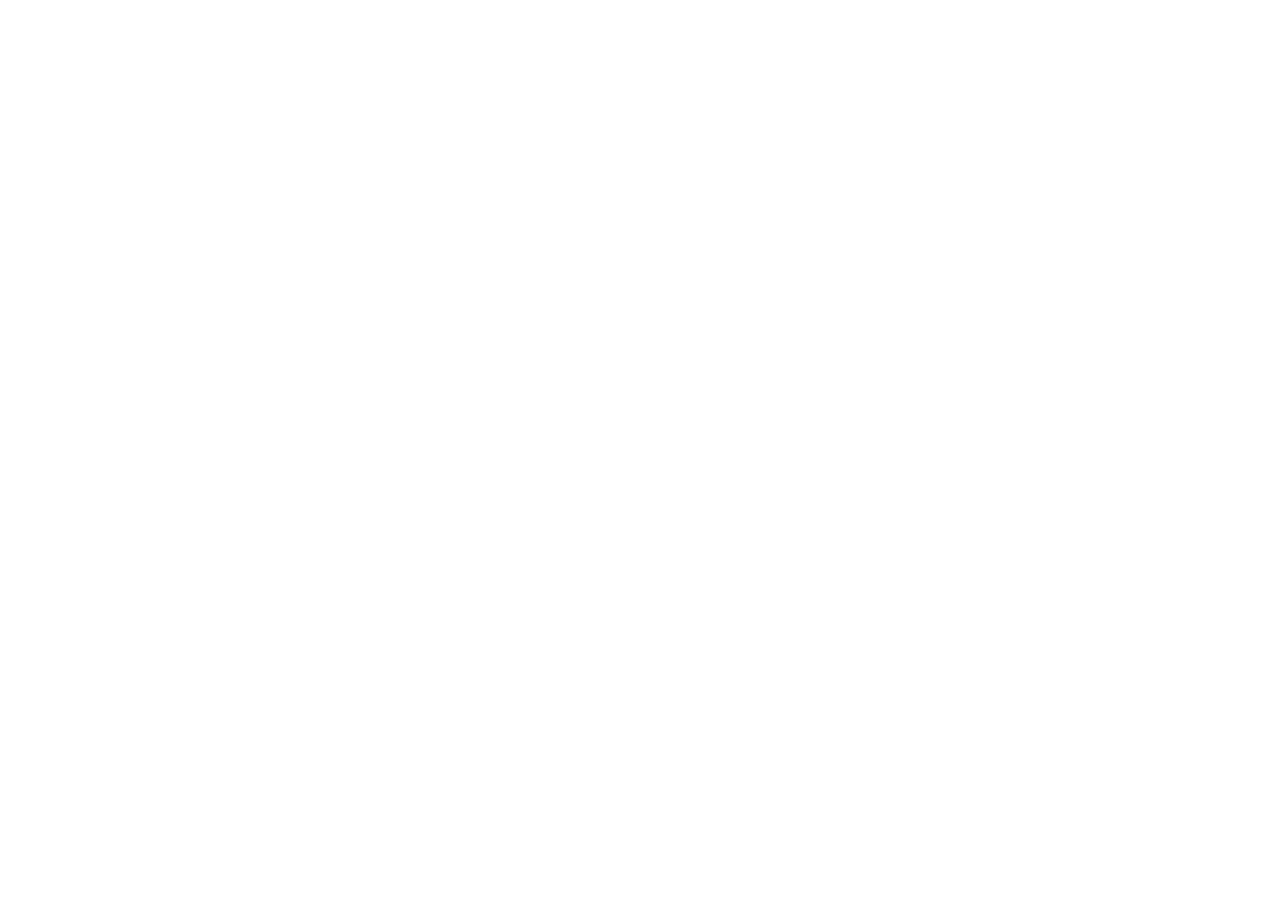
==== commit 71402869: "Update WhatsApp number to +351 925 566 813" ====
--- a/index.html
+++ b/index.html
@@ -105,7 +105,7 @@
       }
     }
     </script>
-    <script type="module" crossorigin src="/assets/index-C0Ty_1Yi.js"></script>
+    <script type="module" crossorigin src="/assets/index-Dj2ze8Hz.js"></script>
     <link rel="stylesheet" crossorigin href="/assets/index-DDp7cm3b.css">
   </head>
 
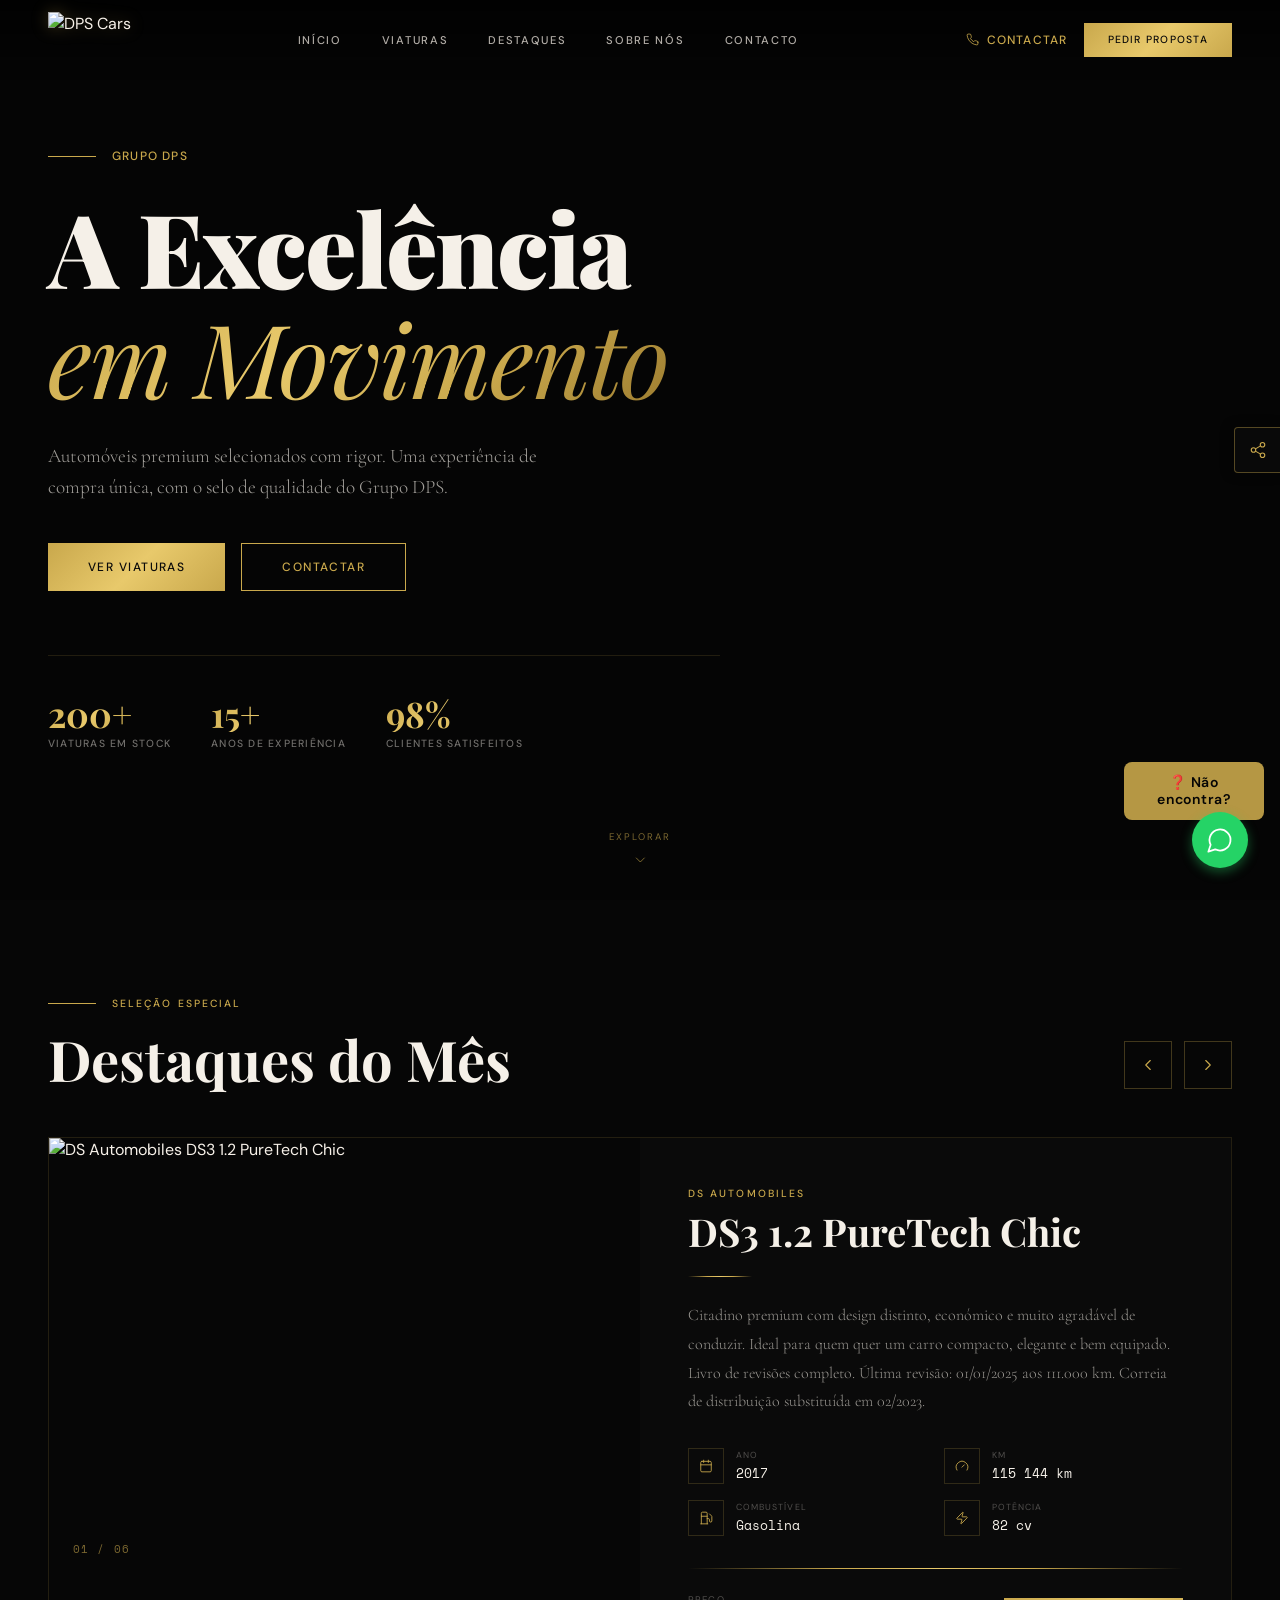
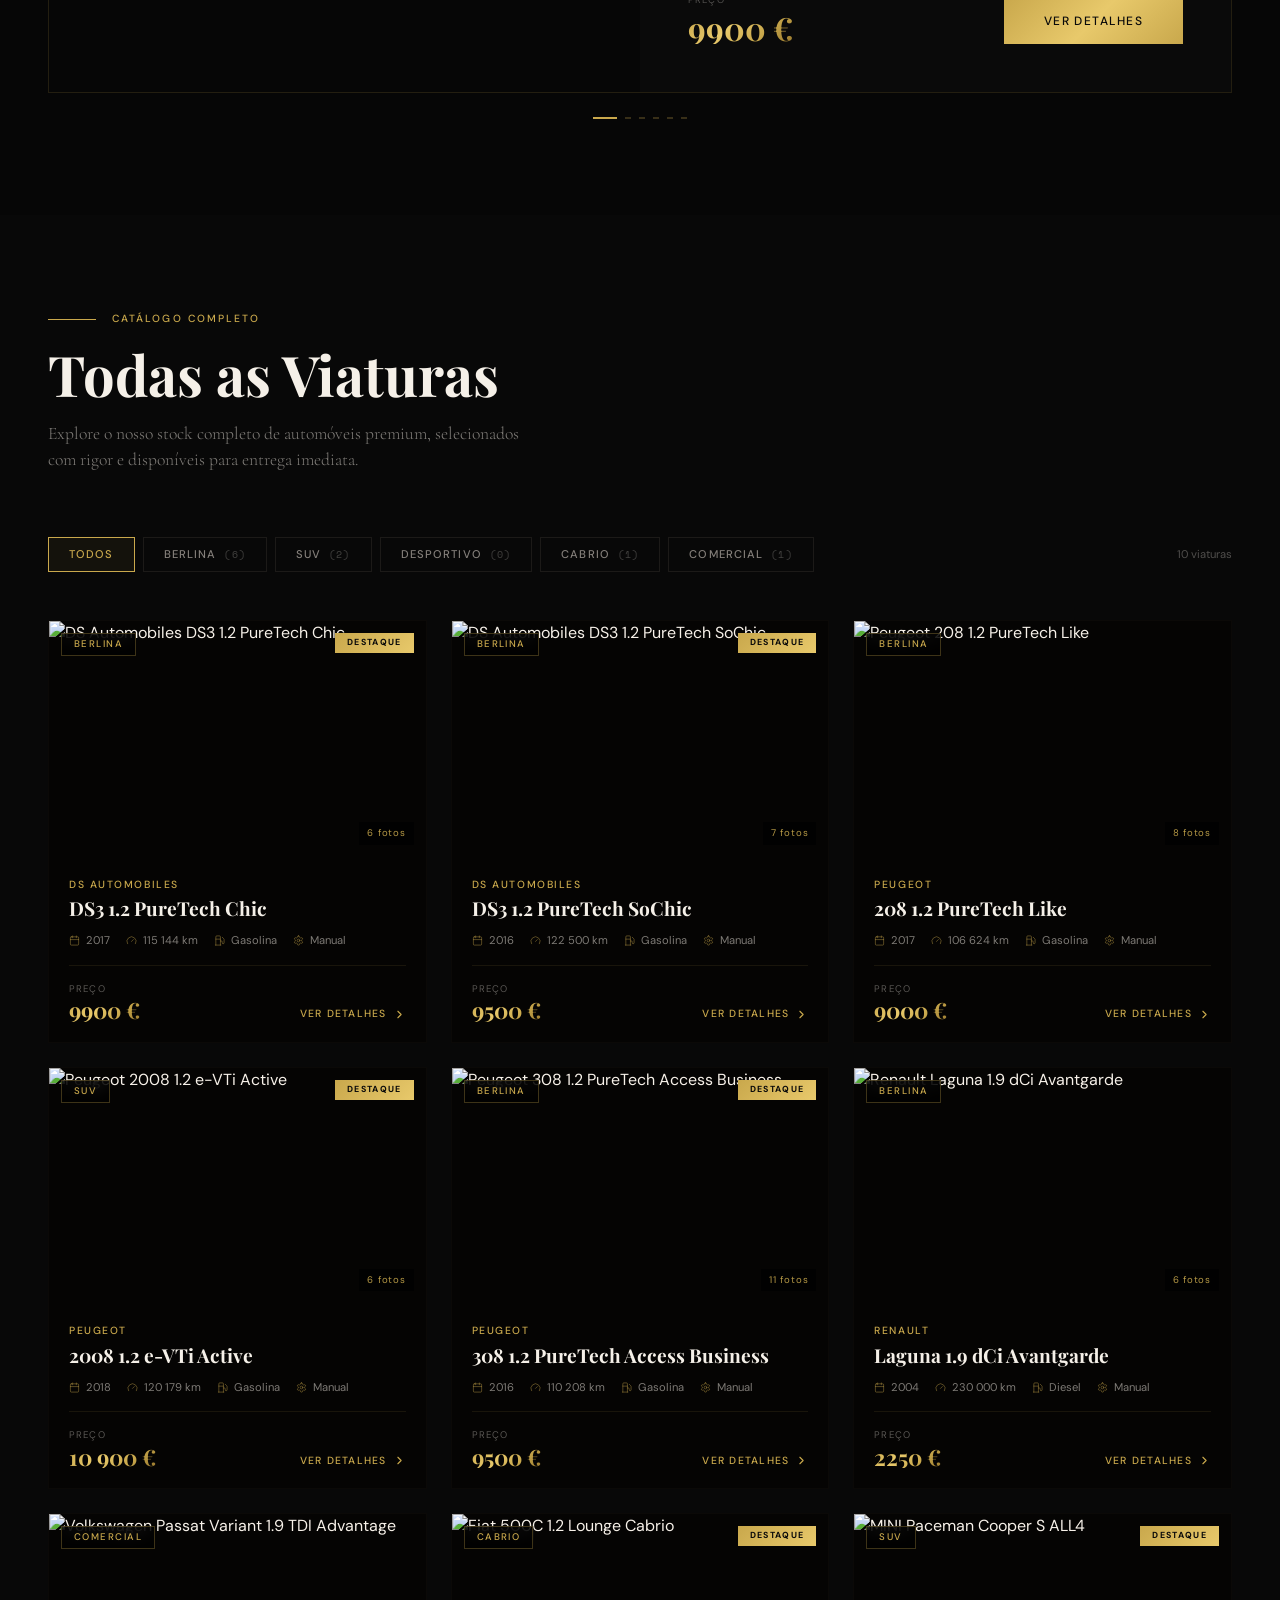
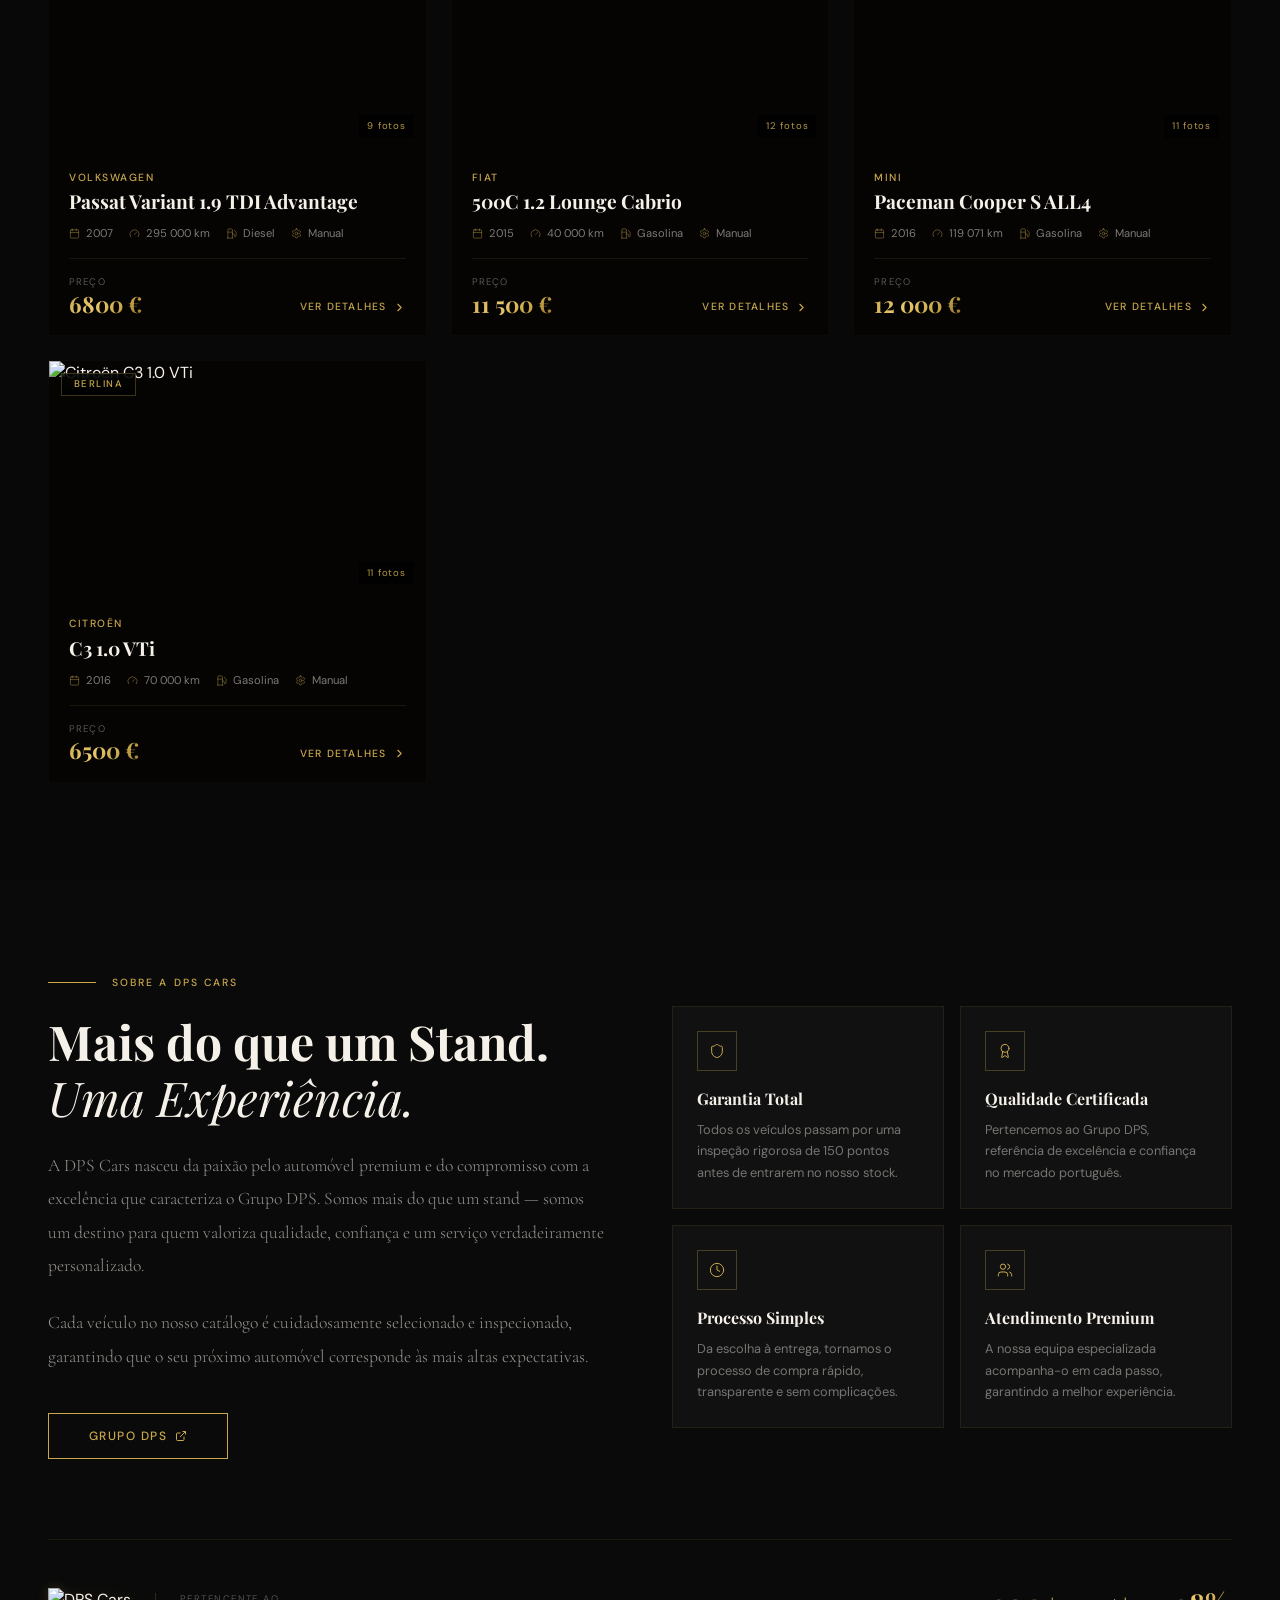
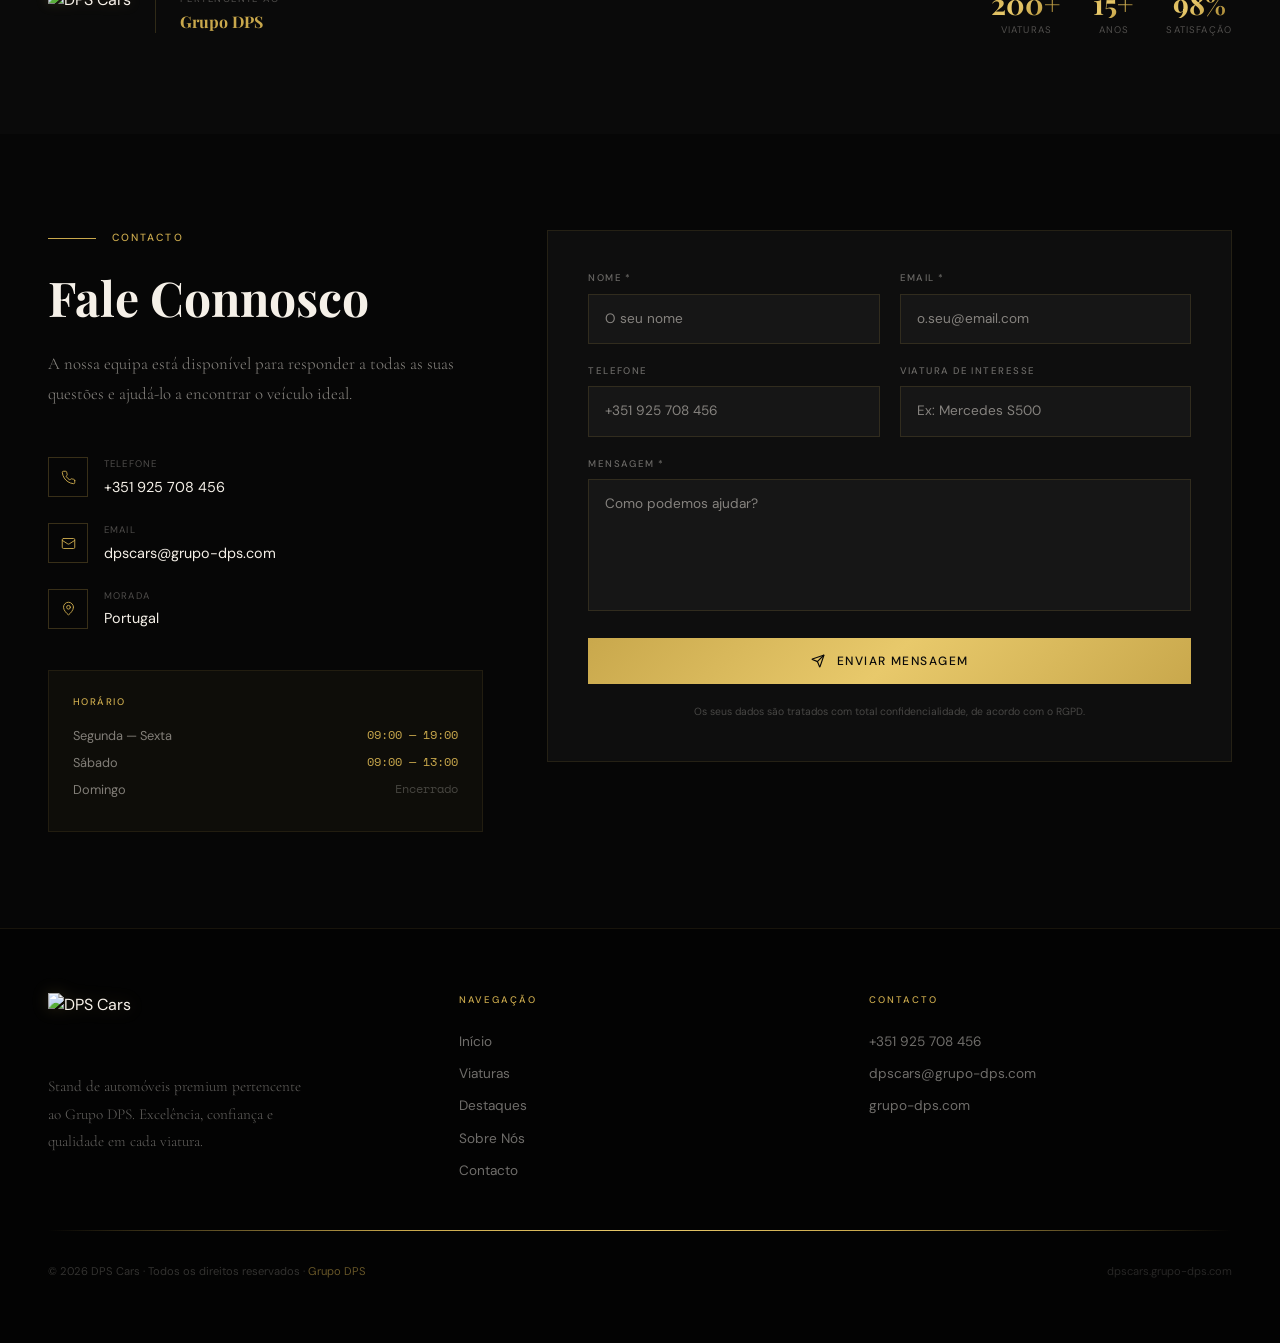
==== commit 2be093d2: "feat: slideshow automático nos destaques (5s, pausa ao hover)" ====
--- a/index.html
+++ b/index.html
@@ -105,8 +105,8 @@
       }
     }
     </script>
-    <script type="module" crossorigin src="/assets/index-Dj2ze8Hz.js"></script>
-    <link rel="stylesheet" crossorigin href="/assets/index-DDp7cm3b.css">
+    <script type="module" crossorigin src="/assets/index-Ct-VuidX.js"></script>
+    <link rel="stylesheet" crossorigin href="/assets/index-B_g558KZ.css">
   </head>
 
   <body>
